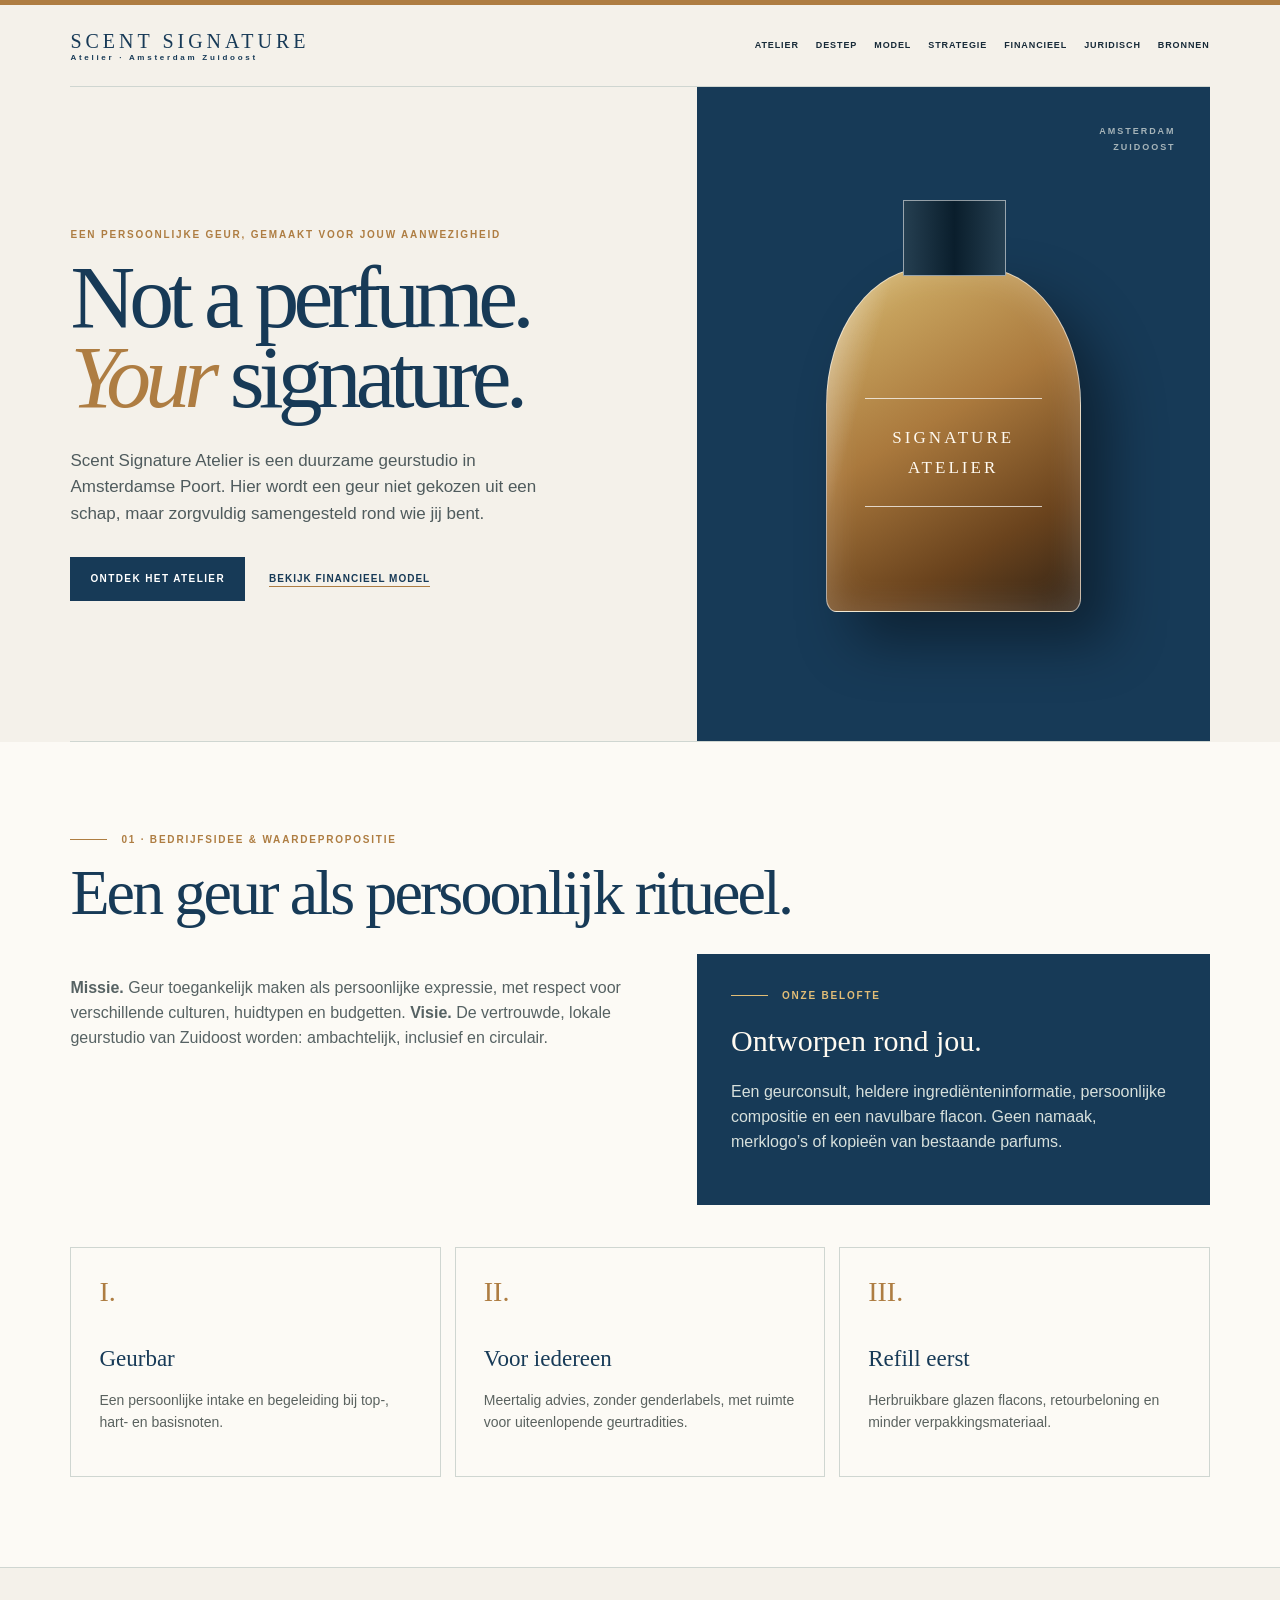
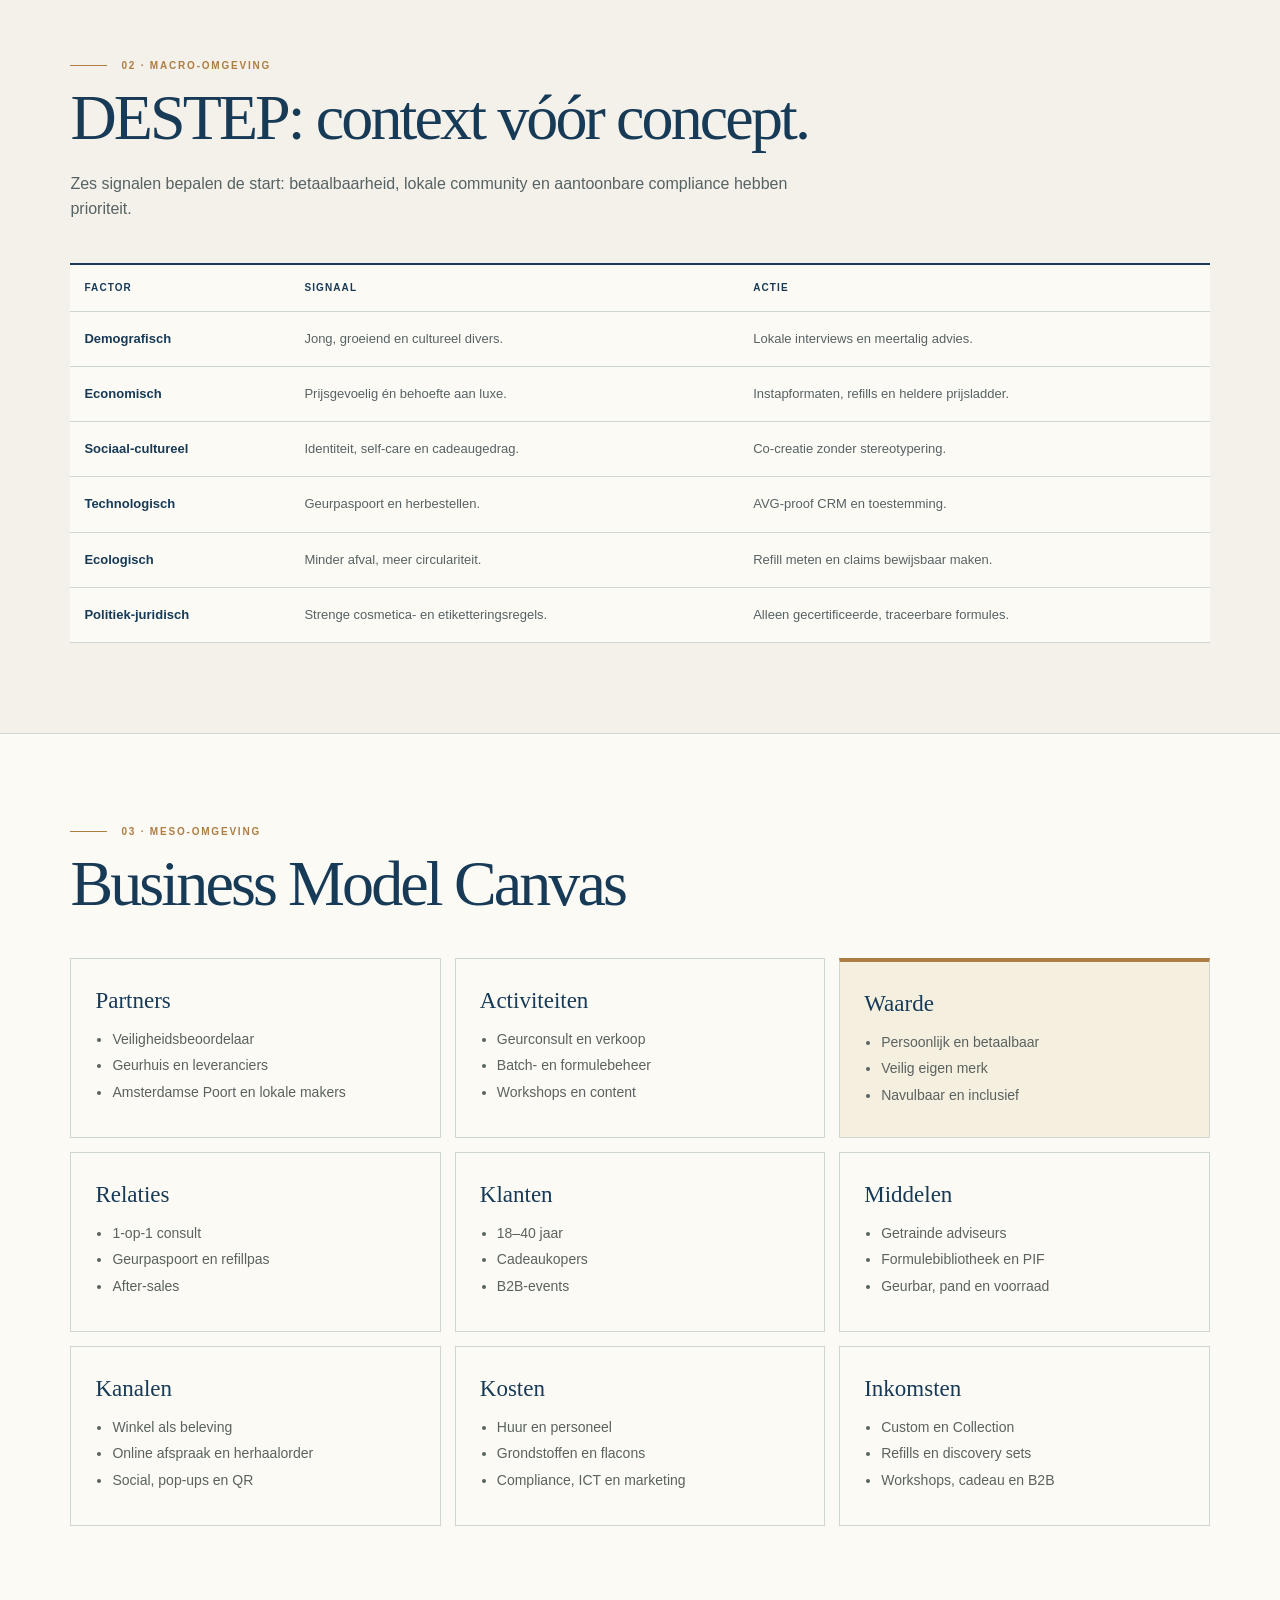
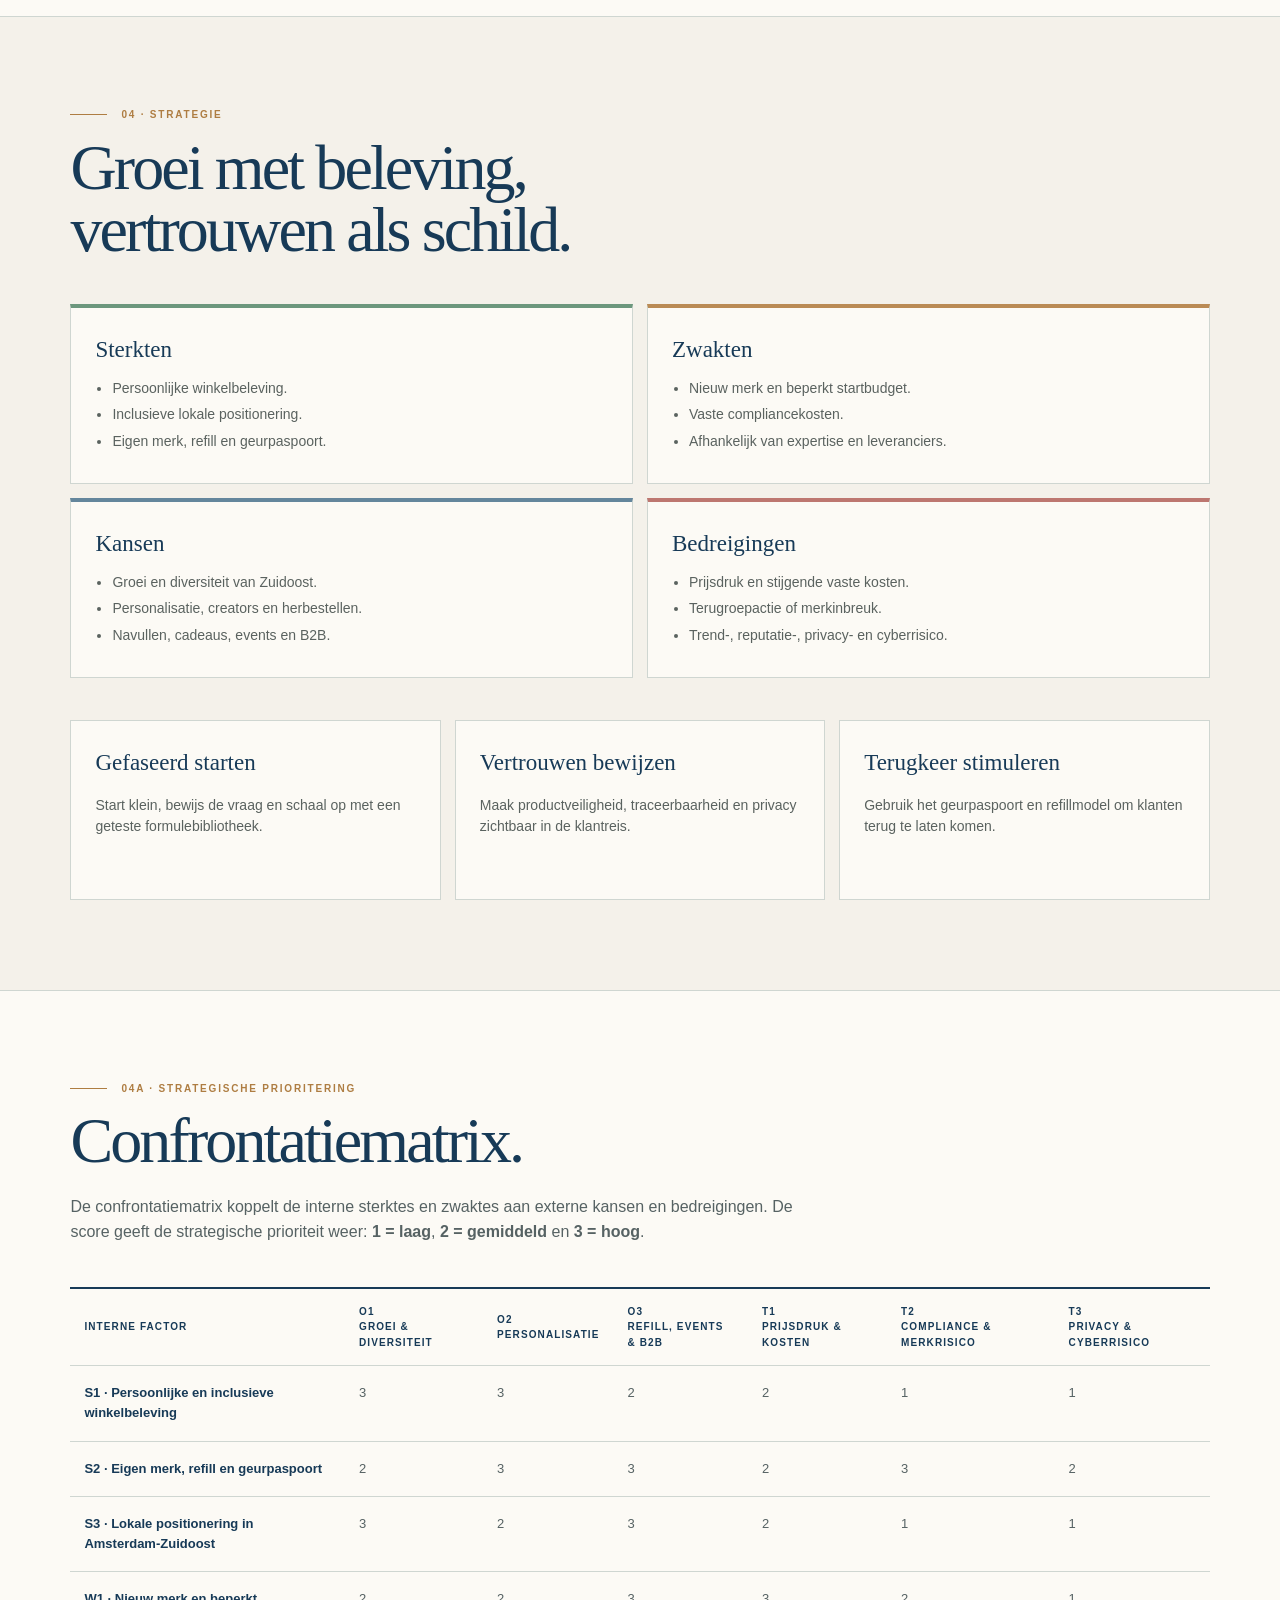
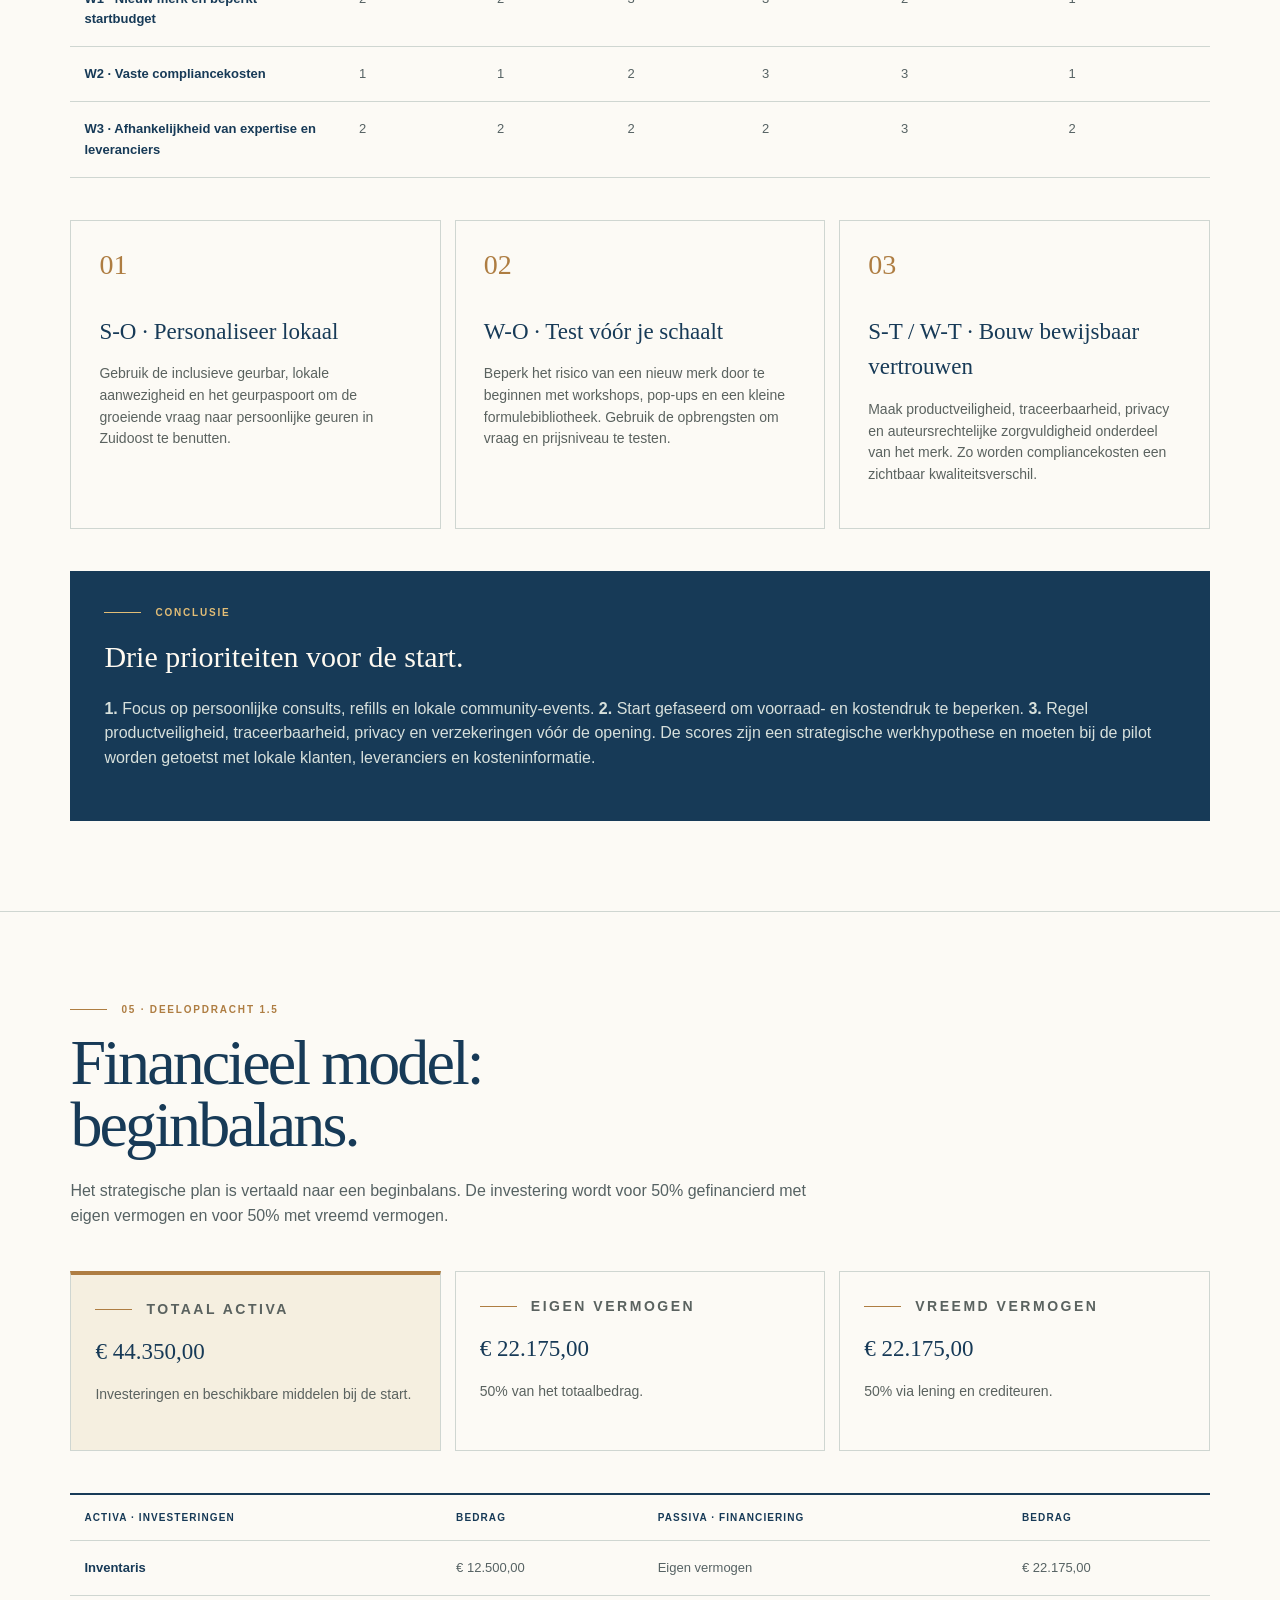
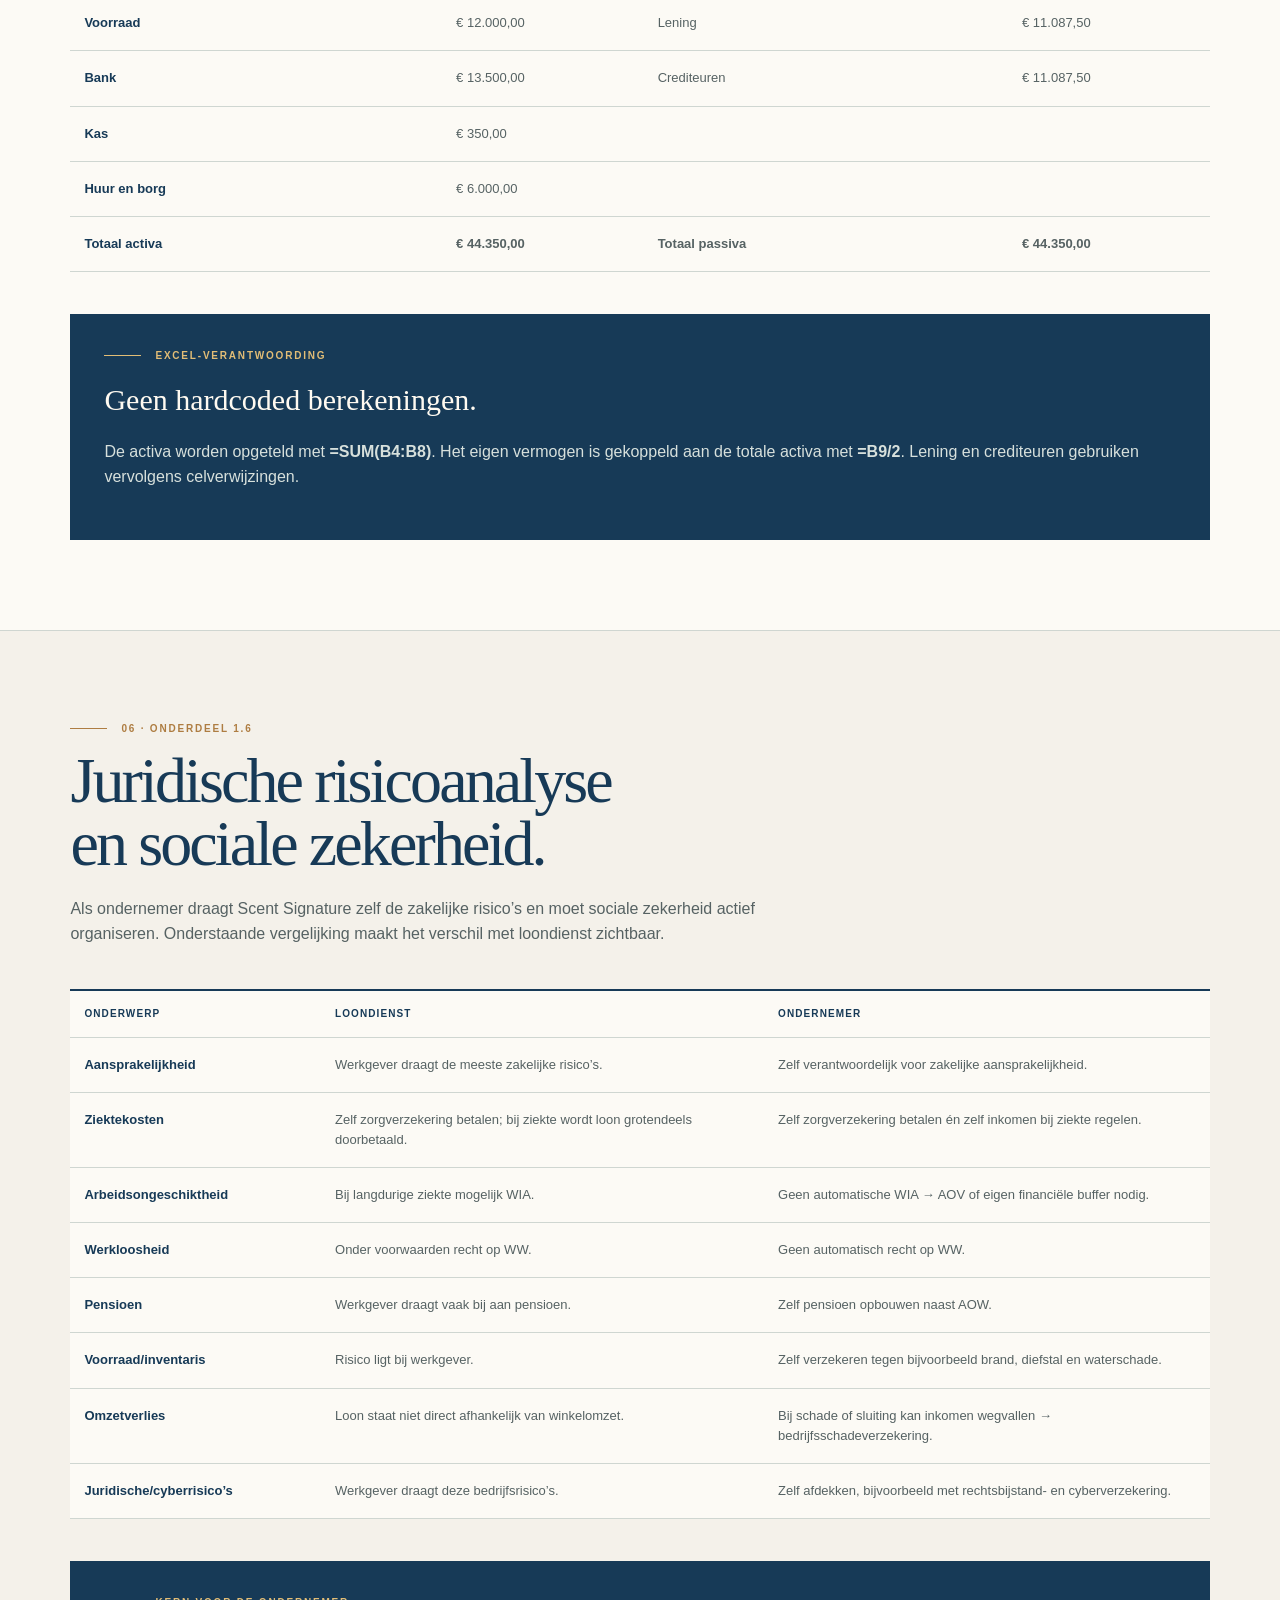
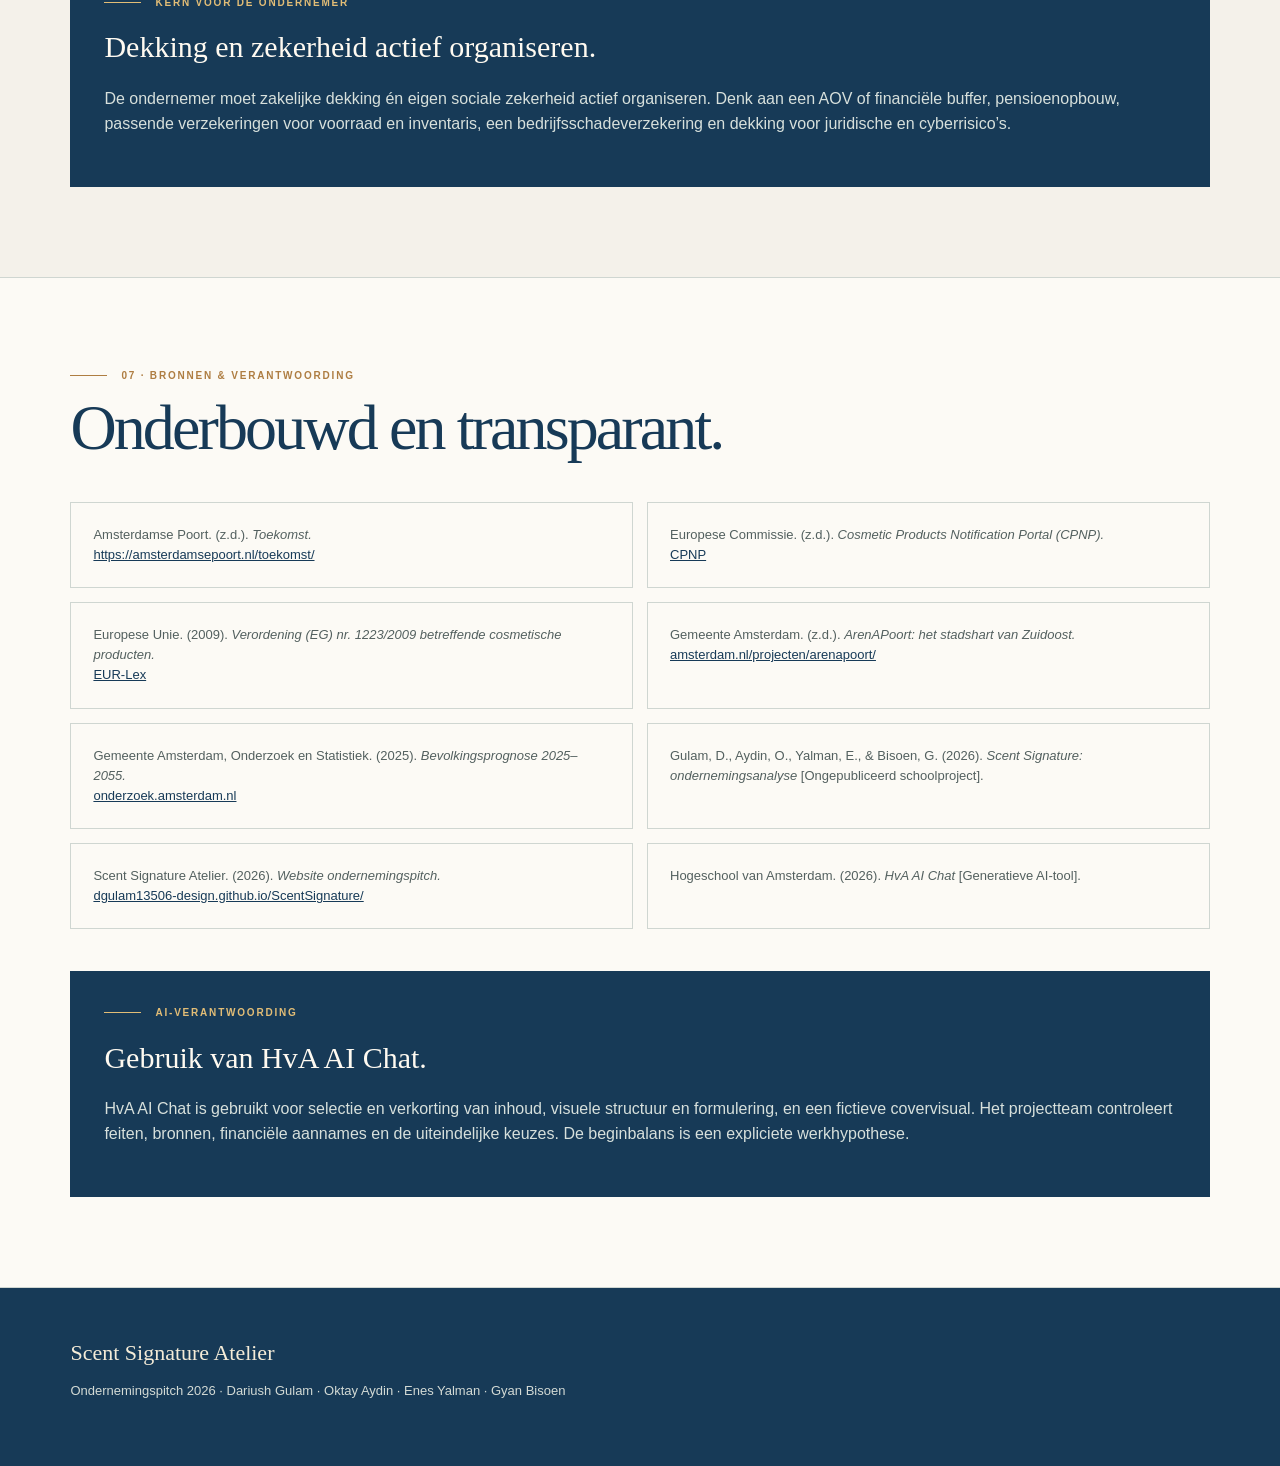
==== index.html @ e68da624 "confri added" ====
<!doctype html>
<html lang="nl"><head><meta charset="UTF-8"><meta name="viewport" content="width=device-width, initial-scale=1.0"><meta name="description" content="Scent Signature Atelier — ondernemingsplan 2026."><title>Scent Signature Atelier</title><style>
:root{--cream:#f4f1ea;--paper:#fcfaf5;--ink:#172a38;--blue:#173a57;--gold:#ae7d42;--line:#cfd6d1}*{box-sizing:border-box}html{scroll-behavior:smooth}body{margin:0;background:var(--cream);color:var(--ink);font-family:Arial,Helvetica,sans-serif;line-height:1.55}.container{width:min(1180px,89vw);margin:auto}.topline{height:5px;background:var(--gold)}.nav{display:flex;align-items:center;min-height:82px;border-bottom:1px solid var(--line)}.wordmark{color:var(--blue);font:20px Georgia,serif;letter-spacing:.2em;text-decoration:none}.wordmark small{display:block;font:700 8px Arial,sans-serif;letter-spacing:.34em}.nav nav{display:flex;gap:17px;margin-left:auto}.nav a:not(.wordmark){color:var(--ink);font-size:9px;font-weight:700;letter-spacing:.1em;text-decoration:none;text-transform:uppercase}.nav a:hover{color:var(--gold)}h1,h2,h3,blockquote{font-family:Georgia,"Times New Roman",serif;font-weight:400}h1{margin:0;color:var(--blue);font-size:clamp(60px,7vw,100px);line-height:.9;letter-spacing:-.065em}h1 em{color:var(--gold)}h2{max-width:760px;margin:0;color:var(--blue);font-size:clamp(42px,5vw,66px);line-height:.98;letter-spacing:-.045em}h3{margin:0 0 10px;color:var(--blue);font-size:23px}.hero{display:grid;grid-template-columns:1.1fr .9fr;min-height:655px;border-bottom:1px solid var(--line)}.hero-copy{display:flex;flex-direction:column;justify-content:center;padding:80px 7vw 80px 0}.kicker,.section-label{display:flex;align-items:center;gap:14px;margin:0 0 14px;color:var(--gold);font-size:10px;font-weight:700;letter-spacing:.18em;text-transform:uppercase}.section-label:before{content:"";width:37px;height:1px;background:var(--gold)}.lead{max-width:505px;margin:30px 0;color:#4f5b5d;font-size:17px}.links{display:flex;gap:24px}.cta{display:inline-block;padding:13px 19px;background:var(--blue);border:1px solid var(--blue);color:white;font-size:10px;font-weight:700;letter-spacing:.14em;text-decoration:none;text-transform:uppercase}.cta:hover{background:var(--gold);border-color:var(--gold)}.plain{align-self:center;color:var(--blue);border-bottom:1px solid var(--gold);font-size:10px;font-weight:700;letter-spacing:.1em;text-decoration:none;text-transform:uppercase}.hero-art{position:relative;display:flex;align-items:center;justify-content:center;overflow:hidden;background:var(--blue)}.hero-art:before{content:"AMSTERDAM\A ZUIDOOST";white-space:pre;position:absolute;right:34px;top:36px;color:#a6b4b9;font-size:9px;font-weight:700;letter-spacing:.22em;line-height:1.8;text-align:right}.flacon{position:relative;width:255px;height:345px;margin-top:50px;border:1px solid #fff9;border-radius:40% 40% 4% 4%;background:linear-gradient(105deg,#fff6,transparent 20%),linear-gradient(150deg,#d7b96f,#aa793d 44%,#6a431d 76%,#302215);box-shadow:28px 30px 55px #0006,inset 0 0 35px #fff3}.flacon:before{content:"";position:absolute;left:30%;top:-68px;width:40%;height:74px;border:1px solid #fff8;background:linear-gradient(90deg,#253f51,#0a1e2c,#253f51)}.flacon:after{content:"SIGNATURE\A ATELIER";white-space:pre;position:absolute;left:15%;right:15%;top:38%;padding:24px 0;border-top:1px solid #fffb;border-bottom:1px solid #fffb;color:#fffaf1;font:17px Georgia,serif;letter-spacing:.18em;line-height:1.75;text-align:center}.section{padding:90px 0;border-bottom:1px solid var(--line)}.alt{background:var(--paper)}.intro{max-width:760px;margin:22px 0;color:#566263}.split{display:grid;grid-template-columns:1.05fr .95fr;gap:60px;align-items:start}.note{padding:34px;background:var(--blue)}.note h3{color:#fffaf1;font-size:30px}.note p,.note li{color:#d7e0dc}.note .section-label{color:#e2bd76}.note .section-label:before{background:#e2bd76}.three,.bmc,.strategy{display:grid;grid-template-columns:repeat(3,1fr);gap:14px;margin-top:42px}.feature{min-height:220px;padding:28px;border:1px solid var(--line);background:var(--paper)}.number{display:block;margin-bottom:33px;color:var(--gold);font:28px Georgia,serif}.feature p,.card p,.card li{color:#5a625f;font-size:14px}.card{min-height:180px;padding:24px;border:1px solid var(--line);background:var(--paper)}.card ul{margin:0;padding-left:17px}.card li{margin:5px 0}.focus{border-top:4px solid var(--gold);background:#f5efe0}.table-wrap{margin-top:42px;overflow-x:auto;border-top:2px solid var(--blue)}table{width:100%;min-width:840px;border-collapse:collapse;background:var(--paper)}th{padding:15px 14px;color:var(--blue);border-bottom:1px solid var(--line);font-size:10px;letter-spacing:.11em;text-align:left;text-transform:uppercase}td{padding:17px 14px;border-bottom:1px solid var(--line);color:#566263;font-size:13px;vertical-align:top}td:first-child{color:var(--blue);font-weight:700}.swot{display:grid;grid-template-columns:1fr 1fr;gap:14px;margin-top:42px}.strength{border-top:4px solid #6c977d}.weakness{border-top:4px solid #ba8b55}.opportunity{border-top:4px solid #64869c}.threat{border-top:4px solid #bd7770}.legal-table td:first-child{width:22%;color:var(--blue);font-weight:700}.sources{display:grid;grid-template-columns:1fr 1fr;gap:14px;margin-top:42px}.source-card{padding:22px;border:1px solid var(--line);background:var(--paper)}.source-card p{margin:0;color:#53605f;font-size:13px;overflow-wrap:anywhere}.source-card a{color:var(--blue)}footer{padding:52px 0;background:var(--blue);color:#d3dad5}footer strong{color:#f5ecd8;font:22px Georgia,serif}footer p{max-width:800px;font-size:13px}@media(max-width:900px){.hero,.split{grid-template-columns:1fr}.hero-copy{padding:75px 0 55px}.hero-art{min-height:420px}.three,.bmc,.strategy{grid-template-columns:1fr 1fr}.nav nav{gap:10px}.nav a:not(.wordmark){font-size:8px}}@media(max-width:560px){.nav nav{display:none}.hero-art{min-height:360px}.flacon{transform:scale(.82)}.section{padding:64px 0}.three,.bmc,.strategy,.swot,.sources{grid-template-columns:1fr}.links{flex-direction:column;align-items:flex-start}}
</style></head><body><div class="topline"></div>
<header class="container nav"><a class="wordmark" href="#home">SCENT SIGNATURE<small>Atelier · Amsterdam Zuidoost</small></a><nav><a href="#concept">Atelier</a><a href="#destep">DESTEP</a><a href="#bmc">Model</a><a href="#swot">Strategie</a><a href="#financieel">Financieel</a><a href="#juridisch">Juridisch</a><a href="#bronnen">Bronnen</a></nav></header>
<main>
<section class="container hero" id="home"><div class="hero-copy"><p class="kicker">Een persoonlijke geur, gemaakt voor jouw aanwezigheid</p><h1>Not a perfume.<br><em>Your</em> signature.</h1><p class="lead">Scent Signature Atelier is een duurzame geurstudio in Amsterdamse Poort. Hier wordt een geur niet gekozen uit een schap, maar zorgvuldig samengesteld rond wie jij bent.</p><div class="links"><a class="cta" href="#concept">Ontdek het atelier</a><a class="plain" href="#financieel">Bekijk financieel model</a></div></div><div class="hero-art"><div class="flacon"></div></div></section>
<section class="section alt" id="concept"><div class="container"><p class="section-label">01 · Bedrijfsidee & waardepropositie</p><h2>Een geur als persoonlijk ritueel.</h2><div class="split" style="margin-top:30px"><p class="intro"><strong>Missie.</strong> Geur toegankelijk maken als persoonlijke expressie, met respect voor verschillende culturen, huidtypen en budgetten. <strong>Visie.</strong> De vertrouwde, lokale geurstudio van Zuidoost worden: ambachtelijk, inclusief en circulair.</p><aside class="note"><p class="section-label">Onze belofte</p><h3>Ontworpen rond jou.</h3><p>Een geurconsult, heldere ingrediënteninformatie, persoonlijke compositie en een navulbare flacon. Geen namaak, merklogo’s of kopieën van bestaande parfums.</p></aside></div><div class="three"><article class="feature"><span class="number">I.</span><h3>Geurbar</h3><p>Een persoonlijke intake en begeleiding bij top-, hart- en basisnoten.</p></article><article class="feature"><span class="number">II.</span><h3>Voor iedereen</h3><p>Meertalig advies, zonder genderlabels, met ruimte voor uiteenlopende geurtradities.</p></article><article class="feature"><span class="number">III.</span><h3>Refill eerst</h3><p>Herbruikbare glazen flacons, retourbeloning en minder verpakkingsmateriaal.</p></article></div></div></section>
<section class="section" id="destep"><div class="container"><p class="section-label">02 · Macro-omgeving</p><h2>DESTEP: context vóór concept.</h2><p class="intro">Zes signalen bepalen de start: betaalbaarheid, lokale community en aantoonbare compliance hebben prioriteit.</p><div class="table-wrap"><table><thead><tr><th>Factor</th><th>Signaal</th><th>Actie</th></tr></thead><tbody><tr><td>Demografisch</td><td>Jong, groeiend en cultureel divers.</td><td>Lokale interviews en meertalig advies.</td></tr><tr><td>Economisch</td><td>Prijsgevoelig én behoefte aan luxe.</td><td>Instapformaten, refills en heldere prijsladder.</td></tr><tr><td>Sociaal-cultureel</td><td>Identiteit, self-care en cadeaugedrag.</td><td>Co-creatie zonder stereotypering.</td></tr><tr><td>Technologisch</td><td>Geurpaspoort en herbestellen.</td><td>AVG-proof CRM en toestemming.</td></tr><tr><td>Ecologisch</td><td>Minder afval, meer circulariteit.</td><td>Refill meten en claims bewijsbaar maken.</td></tr><tr><td>Politiek-juridisch</td><td>Strenge cosmetica- en etiketteringsregels.</td><td>Alleen gecertificeerde, traceerbare formules.</td></tr></tbody></table></div></div></section>
<section class="section alt" id="bmc"><div class="container"><p class="section-label">03 · Meso-omgeving</p><h2>Business Model Canvas</h2><div class="bmc"><article class="card"><h3>Partners</h3><ul><li>Veiligheidsbeoordelaar</li><li>Geurhuis en leveranciers</li><li>Amsterdamse Poort en lokale makers</li></ul></article><article class="card"><h3>Activiteiten</h3><ul><li>Geurconsult en verkoop</li><li>Batch- en formulebeheer</li><li>Workshops en content</li></ul></article><article class="card focus"><h3>Waarde</h3><ul><li>Persoonlijk en betaalbaar</li><li>Veilig eigen merk</li><li>Navulbaar en inclusief</li></ul></article><article class="card"><h3>Relaties</h3><ul><li>1-op-1 consult</li><li>Geurpaspoort en refillpas</li><li>After-sales</li></ul></article><article class="card"><h3>Klanten</h3><ul><li>18–40 jaar</li><li>Cadeaukopers</li><li>B2B-events</li></ul></article><article class="card"><h3>Middelen</h3><ul><li>Getrainde adviseurs</li><li>Formulebibliotheek en PIF</li><li>Geurbar, pand en voorraad</li></ul></article><article class="card"><h3>Kanalen</h3><ul><li>Winkel als beleving</li><li>Online afspraak en herhaalorder</li><li>Social, pop-ups en QR</li></ul></article><article class="card"><h3>Kosten</h3><ul><li>Huur en personeel</li><li>Grondstoffen en flacons</li><li>Compliance, ICT en marketing</li></ul></article><article class="card"><h3>Inkomsten</h3><ul><li>Custom en Collection</li><li>Refills en discovery sets</li><li>Workshops, cadeau en B2B</li></ul></article></div></div></section>
<section class="section" id="swot"><div class="container"><p class="section-label">04 · Strategie</p><h2>Groei met beleving,<br>vertrouwen als schild.</h2><div class="swot"><article class="card strength"><h3>Sterkten</h3><ul><li>Persoonlijke winkelbeleving.</li><li>Inclusieve lokale positionering.</li><li>Eigen merk, refill en geurpaspoort.</li></ul></article><article class="card weakness"><h3>Zwakten</h3><ul><li>Nieuw merk en beperkt startbudget.</li><li>Vaste compliancekosten.</li><li>Afhankelijk van expertise en leveranciers.</li></ul></article><article class="card opportunity"><h3>Kansen</h3><ul><li>Groei en diversiteit van Zuidoost.</li><li>Personalisatie, creators en herbestellen.</li><li>Navullen, cadeaus, events en B2B.</li></ul></article><article class="card threat"><h3>Bedreigingen</h3><ul><li>Prijsdruk en stijgende vaste kosten.</li><li>Terugroepactie of merkinbreuk.</li><li>Trend-, reputatie-, privacy- en cyberrisico.</li></ul></article></div><div class="strategy"><article class="card"><h3>Gefaseerd starten</h3><p>Start klein, bewijs de vraag en schaal op met een geteste formulebibliotheek.</p></article><article class="card"><h3>Vertrouwen bewijzen</h3><p>Maak productveiligheid, traceerbaarheid en privacy zichtbaar in de klantreis.</p></article><article class="card"><h3>Terugkeer stimuleren</h3><p>Gebruik het geurpaspoort en refillmodel om klanten terug te laten komen.</p></article></div></div></section>
<section class="section alt" id="confrontatiematrix">
  <div class="container">
    <p class="section-label">04A · Strategische prioritering</p>
    <h2>Confrontatiematrix.</h2>
    <p class="intro">De confrontatiematrix koppelt de interne sterktes en zwaktes aan externe kansen en bedreigingen. De score geeft de strategische prioriteit weer: <strong>1 = laag</strong>, <strong>2 = gemiddeld</strong> en <strong>3 = hoog</strong>.</p>

    <div class="table-wrap">
      <table>
        <thead>
          <tr>
            <th>Interne factor</th>
            <th>O1<br>Groei & diversiteit</th>
            <th>O2<br>Personalisatie</th>
            <th>O3<br>Refill, events & B2B</th>
            <th>T1<br>Prijsdruk & kosten</th>
            <th>T2<br>Compliance & merkrisico</th>
            <th>T3<br>Privacy & cyberrisico</th>
          </tr>
        </thead>
        <tbody>
          <tr>
            <td>S1 · Persoonlijke en inclusieve winkelbeleving</td>
            <td>3</td><td>3</td><td>2</td><td>2</td><td>1</td><td>1</td>
          </tr>
          <tr>
            <td>S2 · Eigen merk, refill en geurpaspoort</td>
            <td>2</td><td>3</td><td>3</td><td>2</td><td>3</td><td>2</td>
          </tr>
          <tr>
            <td>S3 · Lokale positionering in Amsterdam-Zuidoost</td>
            <td>3</td><td>2</td><td>3</td><td>2</td><td>1</td><td>1</td>
          </tr>
          <tr>
            <td>W1 · Nieuw merk en beperkt startbudget</td>
            <td>2</td><td>2</td><td>3</td><td>3</td><td>2</td><td>1</td>
          </tr>
          <tr>
            <td>W2 · Vaste compliancekosten</td>
            <td>1</td><td>1</td><td>2</td><td>3</td><td>3</td><td>1</td>
          </tr>
          <tr>
            <td>W3 · Afhankelijkheid van expertise en leveranciers</td>
            <td>2</td><td>2</td><td>2</td><td>2</td><td>3</td><td>2</td>
          </tr>
        </tbody>
      </table>
    </div>

    <div class="three" style="margin-top:42px;">
      <article class="feature">
        <span class="number">01</span>
        <h3>S-O · Personaliseer lokaal</h3>
        <p>Gebruik de inclusieve geurbar, lokale aanwezigheid en het geurpaspoort om de groeiende vraag naar persoonlijke geuren in Zuidoost te benutten.</p>
      </article>

      <article class="feature">
        <span class="number">02</span>
        <h3>W-O · Test vóór je schaalt</h3>
        <p>Beperk het risico van een nieuw merk door te beginnen met workshops, pop-ups en een kleine formulebibliotheek. Gebruik de opbrengsten om vraag en prijsniveau te testen.</p>
      </article>

      <article class="feature">
        <span class="number">03</span>
        <h3>S-T / W-T · Bouw bewijsbaar vertrouwen</h3>
        <p>Maak productveiligheid, traceerbaarheid, privacy en auteursrechtelijke zorgvuldigheid onderdeel van het merk. Zo worden compliancekosten een zichtbaar kwaliteitsverschil.</p>
      </article>
    </div>

    <div class="note" style="margin-top:42px;">
      <p class="section-label">Conclusie</p>
      <h3>Drie prioriteiten voor de start.</h3>
      <p><strong>1.</strong> Focus op persoonlijke consults, refills en lokale community-events. <strong>2.</strong> Start gefaseerd om voorraad- en kostendruk te beperken. <strong>3.</strong> Regel productveiligheid, traceerbaarheid, privacy en verzekeringen vóór de opening. De scores zijn een strategische werkhypothese en moeten bij de pilot worden getoetst met lokale klanten, leveranciers en kosteninformatie.</p>
    </div>
  </div>
</section>
<section class="section alt" id="financieel"><div class="container"><p class="section-label">05 · Deelopdracht 1.5</p><h2>Financieel model:<br>beginbalans.</h2><p class="intro">Het strategische plan is vertaald naar een beginbalans. De investering wordt voor 50% gefinancierd met eigen vermogen en voor 50% met vreemd vermogen.</p><div class="bmc"><article class="card focus"><p class="section-label">Totaal activa</p><h3>€ 44.350,00</h3><p>Investeringen en beschikbare middelen bij de start.</p></article><article class="card"><p class="section-label">Eigen vermogen</p><h3>€ 22.175,00</h3><p>50% van het totaalbedrag.</p></article><article class="card"><p class="section-label">Vreemd vermogen</p><h3>€ 22.175,00</h3><p>50% via lening en crediteuren.</p></article></div><div class="table-wrap"><table><thead><tr><th>Activa · investeringen</th><th>Bedrag</th><th>Passiva · financiering</th><th>Bedrag</th></tr></thead><tbody><tr><td>Inventaris</td><td>€ 12.500,00</td><td>Eigen vermogen</td><td>€ 22.175,00</td></tr><tr><td>Voorraad</td><td>€ 12.000,00</td><td>Lening</td><td>€ 11.087,50</td></tr><tr><td>Bank</td><td>€ 13.500,00</td><td>Crediteuren</td><td>€ 11.087,50</td></tr><tr><td>Kas</td><td>€ 350,00</td><td></td><td></td></tr><tr><td>Huur en borg</td><td>€ 6.000,00</td><td></td><td></td></tr><tr><td><strong>Totaal activa</strong></td><td><strong>€ 44.350,00</strong></td><td><strong>Totaal passiva</strong></td><td><strong>€ 44.350,00</strong></td></tr></tbody></table></div><div class="note" style="margin-top:42px"><p class="section-label">Excel-verantwoording</p><h3>Geen hardcoded berekeningen.</h3><p>De activa worden opgeteld met <strong>=SUM(B4:B8)</strong>. Het eigen vermogen is gekoppeld aan de totale activa met <strong>=B9/2</strong>. Lening en crediteuren gebruiken vervolgens celverwijzingen.</p></div></div></section>
<section class="section" id="juridisch"><div class="container"><p class="section-label">06 · Onderdeel 1.6</p><h2>Juridische risicoanalyse<br>en sociale zekerheid.</h2><p class="intro">Als ondernemer draagt Scent Signature zelf de zakelijke risico’s en moet sociale zekerheid actief organiseren. Onderstaande vergelijking maakt het verschil met loondienst zichtbaar.</p><div class="table-wrap"><table class="legal-table"><thead><tr><th>Onderwerp</th><th>Loondienst</th><th>Ondernemer</th></tr></thead><tbody><tr><td>Aansprakelijkheid</td><td>Werkgever draagt de meeste zakelijke risico’s.</td><td>Zelf verantwoordelijk voor zakelijke aansprakelijkheid.</td></tr><tr><td>Ziektekosten</td><td>Zelf zorgverzekering betalen; bij ziekte wordt loon grotendeels doorbetaald.</td><td>Zelf zorgverzekering betalen én zelf inkomen bij ziekte regelen.</td></tr><tr><td>Arbeidsongeschiktheid</td><td>Bij langdurige ziekte mogelijk WIA.</td><td>Geen automatische WIA → AOV of eigen financiële buffer nodig.</td></tr><tr><td>Werkloosheid</td><td>Onder voorwaarden recht op WW.</td><td>Geen automatisch recht op WW.</td></tr><tr><td>Pensioen</td><td>Werkgever draagt vaak bij aan pensioen.</td><td>Zelf pensioen opbouwen naast AOW.</td></tr><tr><td>Voorraad/inventaris</td><td>Risico ligt bij werkgever.</td><td>Zelf verzekeren tegen bijvoorbeeld brand, diefstal en waterschade.</td></tr><tr><td>Omzetverlies</td><td>Loon staat niet direct afhankelijk van winkelomzet.</td><td>Bij schade of sluiting kan inkomen wegvallen → bedrijfsschadeverzekering.</td></tr><tr><td>Juridische/cyberrisico’s</td><td>Werkgever draagt deze bedrijfsrisico’s.</td><td>Zelf afdekken, bijvoorbeeld met rechtsbijstand- en cyberverzekering.</td></tr></tbody></table></div><div class="note" style="margin-top:42px"><p class="section-label">Kern voor de ondernemer</p><h3>Dekking en zekerheid actief organiseren.</h3><p>De ondernemer moet zakelijke dekking én eigen sociale zekerheid actief organiseren. Denk aan een AOV of financiële buffer, pensioenopbouw, passende verzekeringen voor voorraad en inventaris, een bedrijfsschadeverzekering en dekking voor juridische en cyberrisico’s.</p></div></div></section> 
<section class="section alt" id="bronnen">
  <div class="container">
    <p class="section-label">07 · Bronnen & verantwoording</p>
    <h2>Onderbouwd en transparant.</h2>

    <div class="sources">
      <article class="source-card">
        <p>Amsterdamse Poort. (z.d.). <em>Toekomst.</em><br>
          <a href="https://amsterdamsepoort.nl/toekomst/" target="_blank">https://amsterdamsepoort.nl/toekomst/</a>
        </p>
      </article>

      <article class="source-card">
        <p>Europese Commissie. (z.d.). <em>Cosmetic Products Notification Portal (CPNP).</em><br>
          <a href="https://single-market-economy.ec.europa.eu/sectors/cosmetics/cosmetic-product-notification-portal_en" target="_blank">CPNP</a>
        </p>
      </article>

      <article class="source-card">
        <p>Europese Unie. (2009). <em>Verordening (EG) nr. 1223/2009 betreffende cosmetische producten.</em><br>
          <a href="https://eur-lex.europa.eu/legal-content/EN/TXT/?uri=CELEX:02009R1223-20240404" target="_blank">EUR-Lex</a>
        </p>
      </article>

      <article class="source-card">
        <p>Gemeente Amsterdam. (z.d.). <em>ArenAPoort: het stadshart van Zuidoost.</em><br>
          <a href="https://www.amsterdam.nl/projecten/arenapoort/" target="_blank">amsterdam.nl/projecten/arenapoort/</a>
        </p>
      </article>

      <article class="source-card">
        <p>Gemeente Amsterdam, Onderzoek en Statistiek. (2025). <em>Bevolkingsprognose 2025–2055.</em><br>
          <a href="https://onderzoek.amsterdam.nl/artikel/bevolkingsprognose-2025-2055" target="_blank">onderzoek.amsterdam.nl</a>
        </p>
      </article>

      <article class="source-card">
        <p>Gulam, D., Aydin, O., Yalman, E., &amp; Bisoen, G. (2026). <em>Scent Signature: ondernemingsanalyse</em> [Ongepubliceerd schoolproject].</p>
      </article>

      <article class="source-card">
        <p>Scent Signature Atelier. (2026). <em>Website ondernemingspitch.</em><br>
          <a href="https://dgulam13506-design.github.io/ScentSignature/" target="_blank">dgulam13506-design.github.io/ScentSignature/</a>
        </p>
      </article>

      <article class="source-card">
        <p>Hogeschool van Amsterdam. (2026). <em>HvA AI Chat</em> [Generatieve AI-tool].</p>
      </article>
    </div>

    <div class="note" style="margin-top:42px">
      <p class="section-label">AI-verantwoording</p>
      <h3>Gebruik van HvA AI Chat.</h3>
      <p>HvA AI Chat is gebruikt voor selectie en verkorting van inhoud, visuele structuur en formulering, en een fictieve covervisual. Het projectteam controleert feiten, bronnen, financiële aannames en de uiteindelijke keuzes. De beginbalans is een expliciete werkhypothese.</p>
    </div>
  </div>
</section>
</main><footer><div class="container"><strong>Scent Signature Atelier</strong><p>Ondernemingspitch 2026 · Dariush Gulam · Oktay Aydin · Enes Yalman · Gyan Bisoen</p></div></footer></body></html>
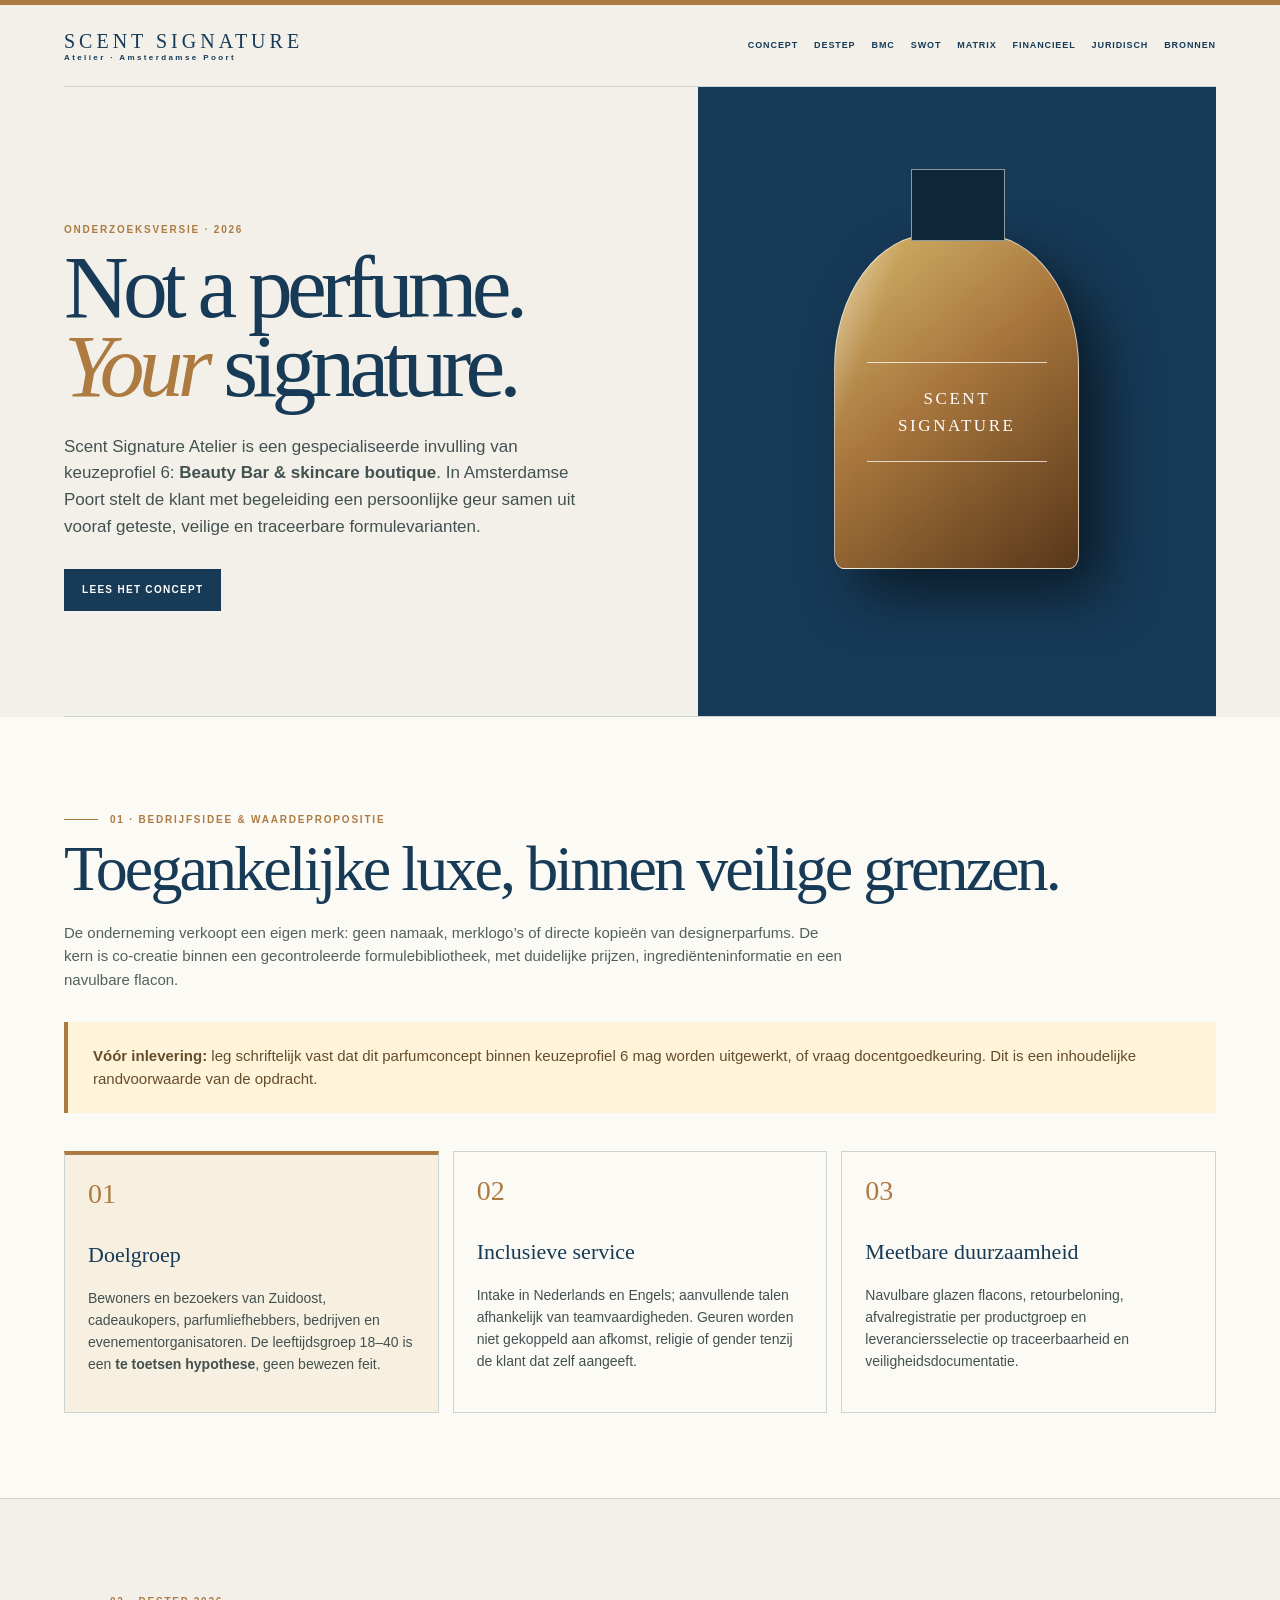
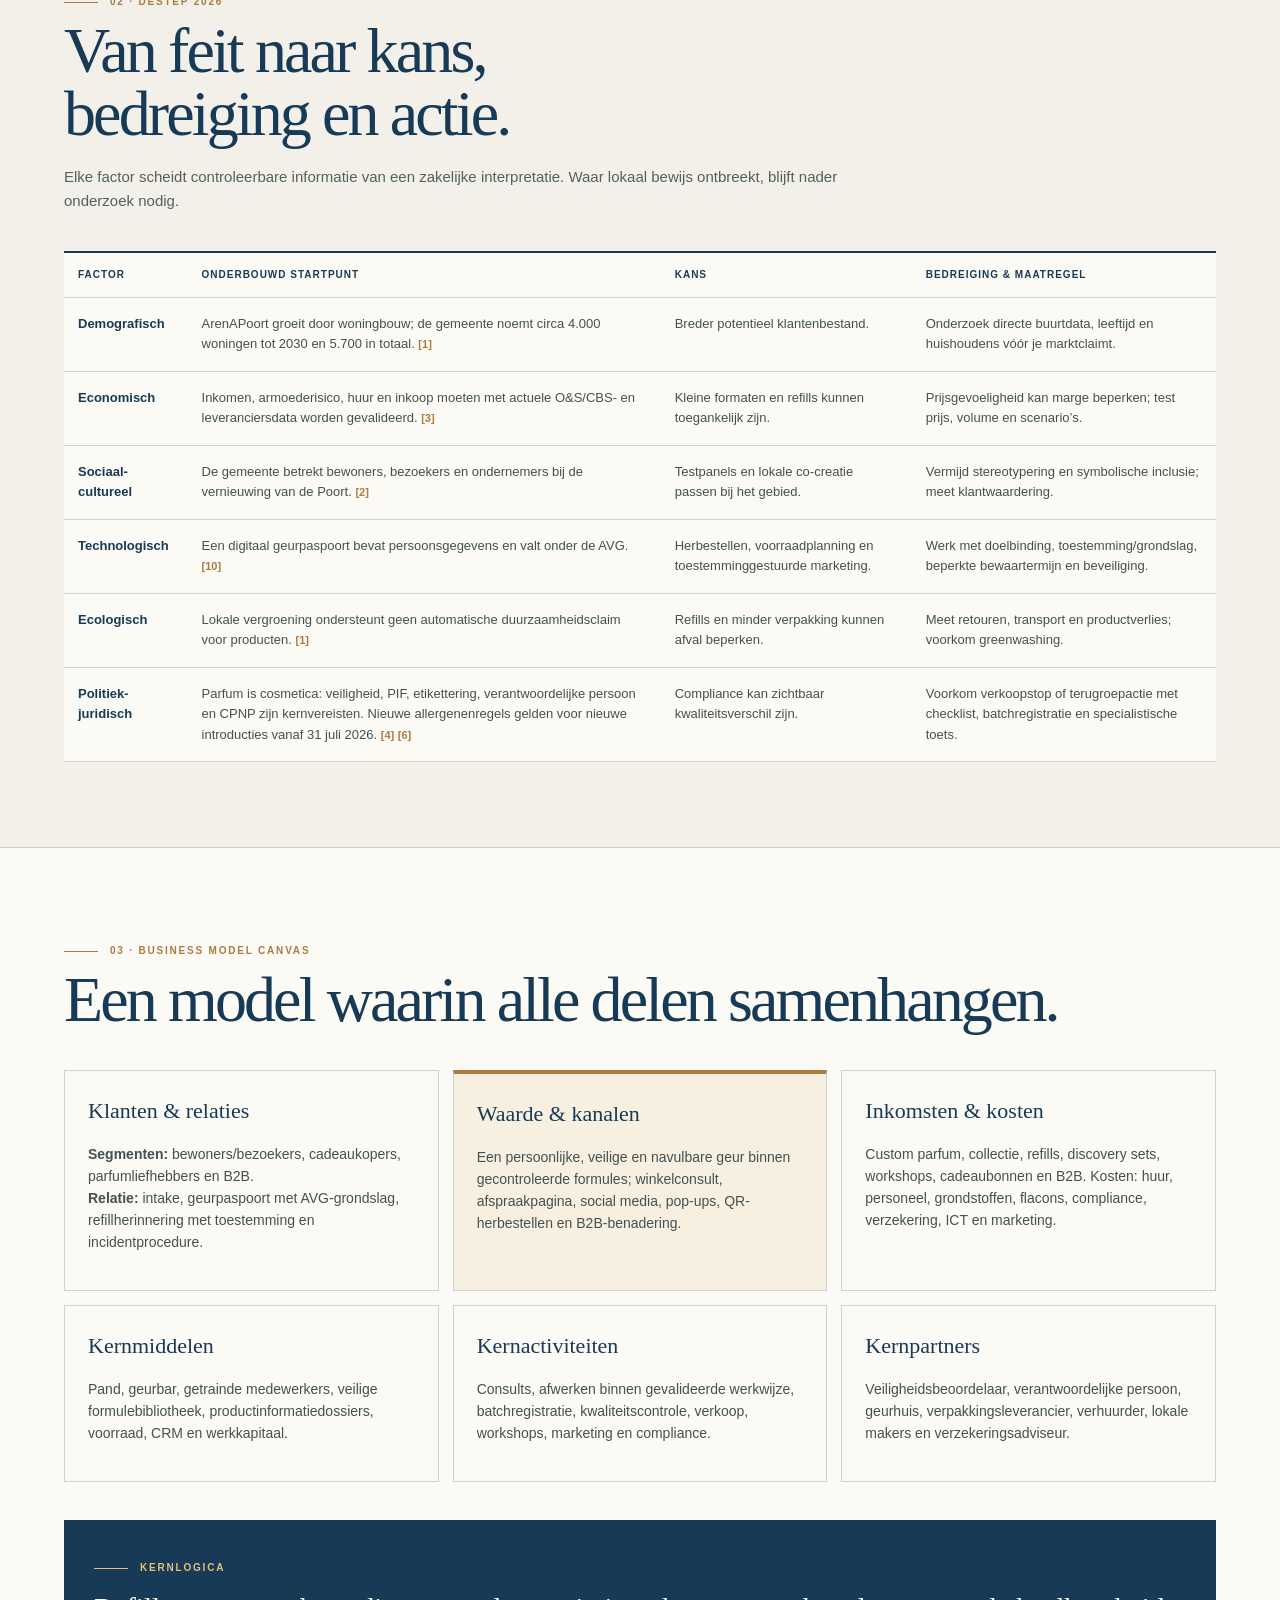
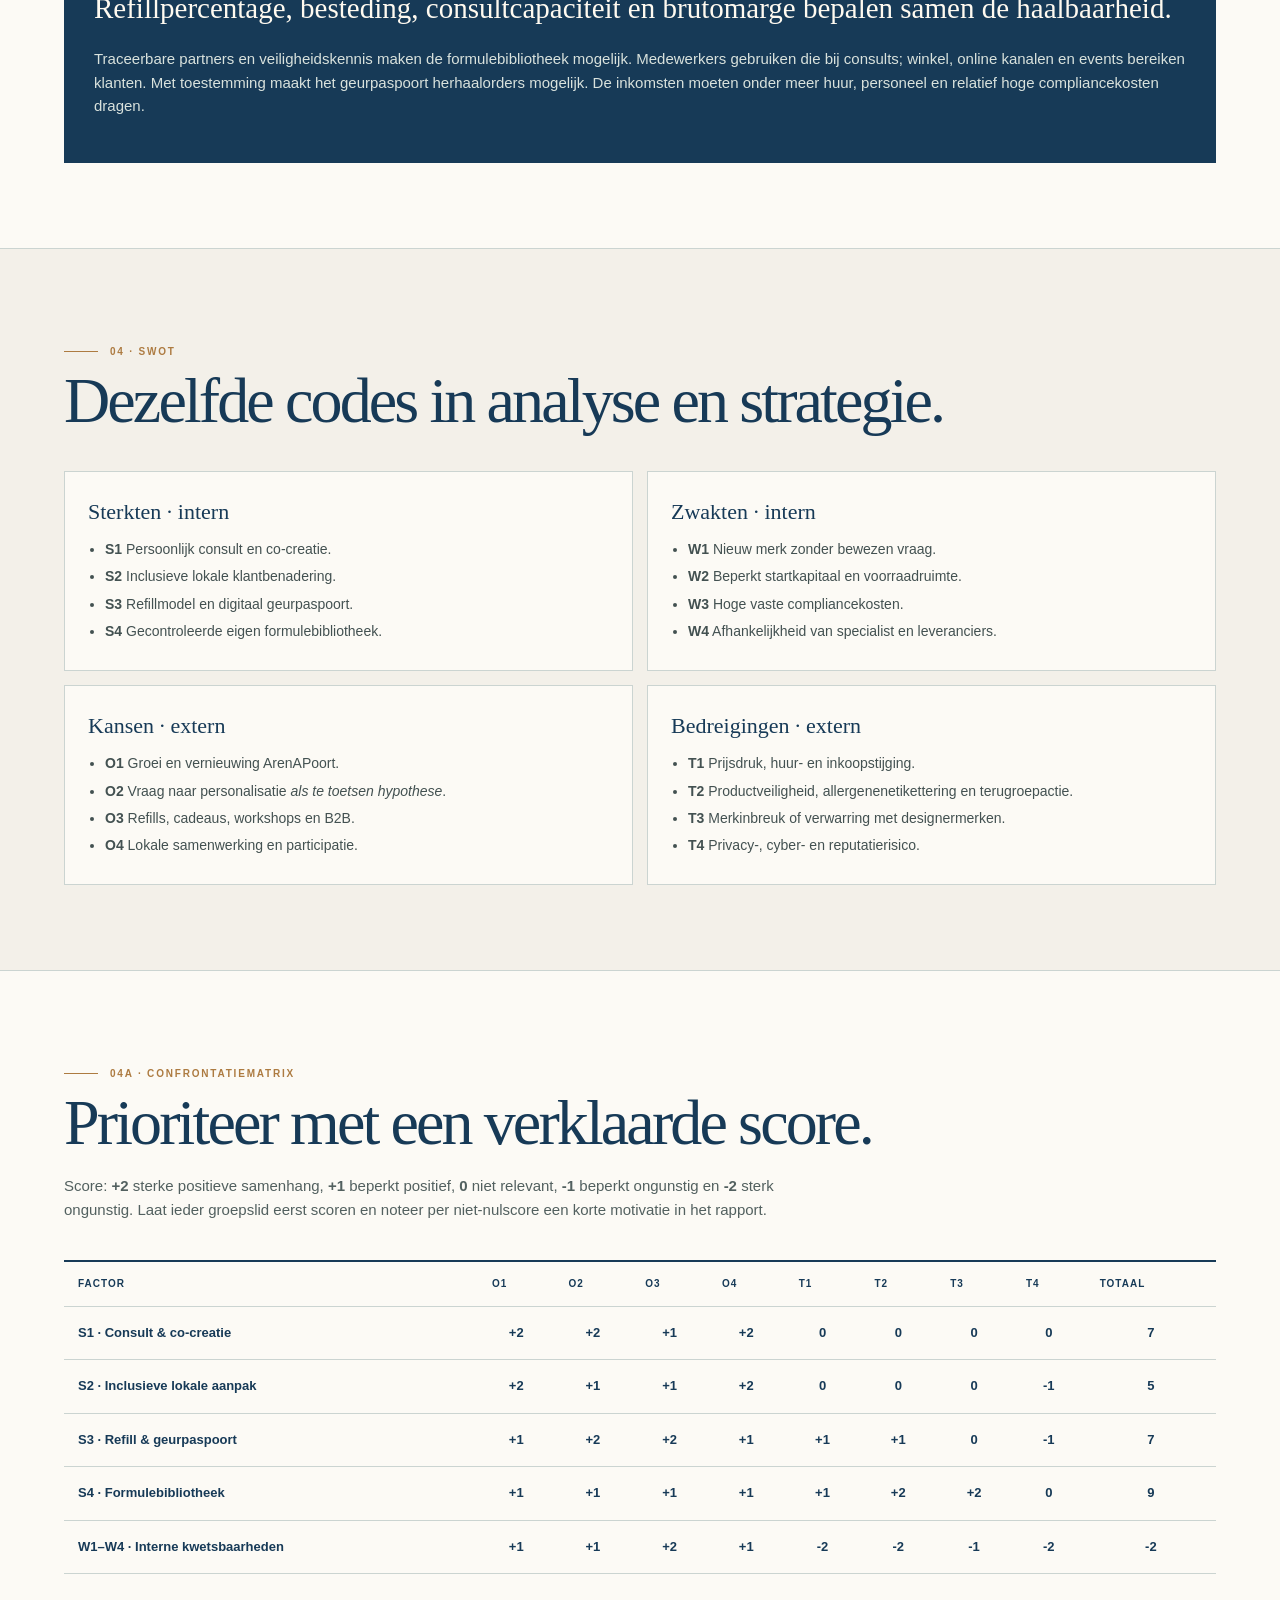
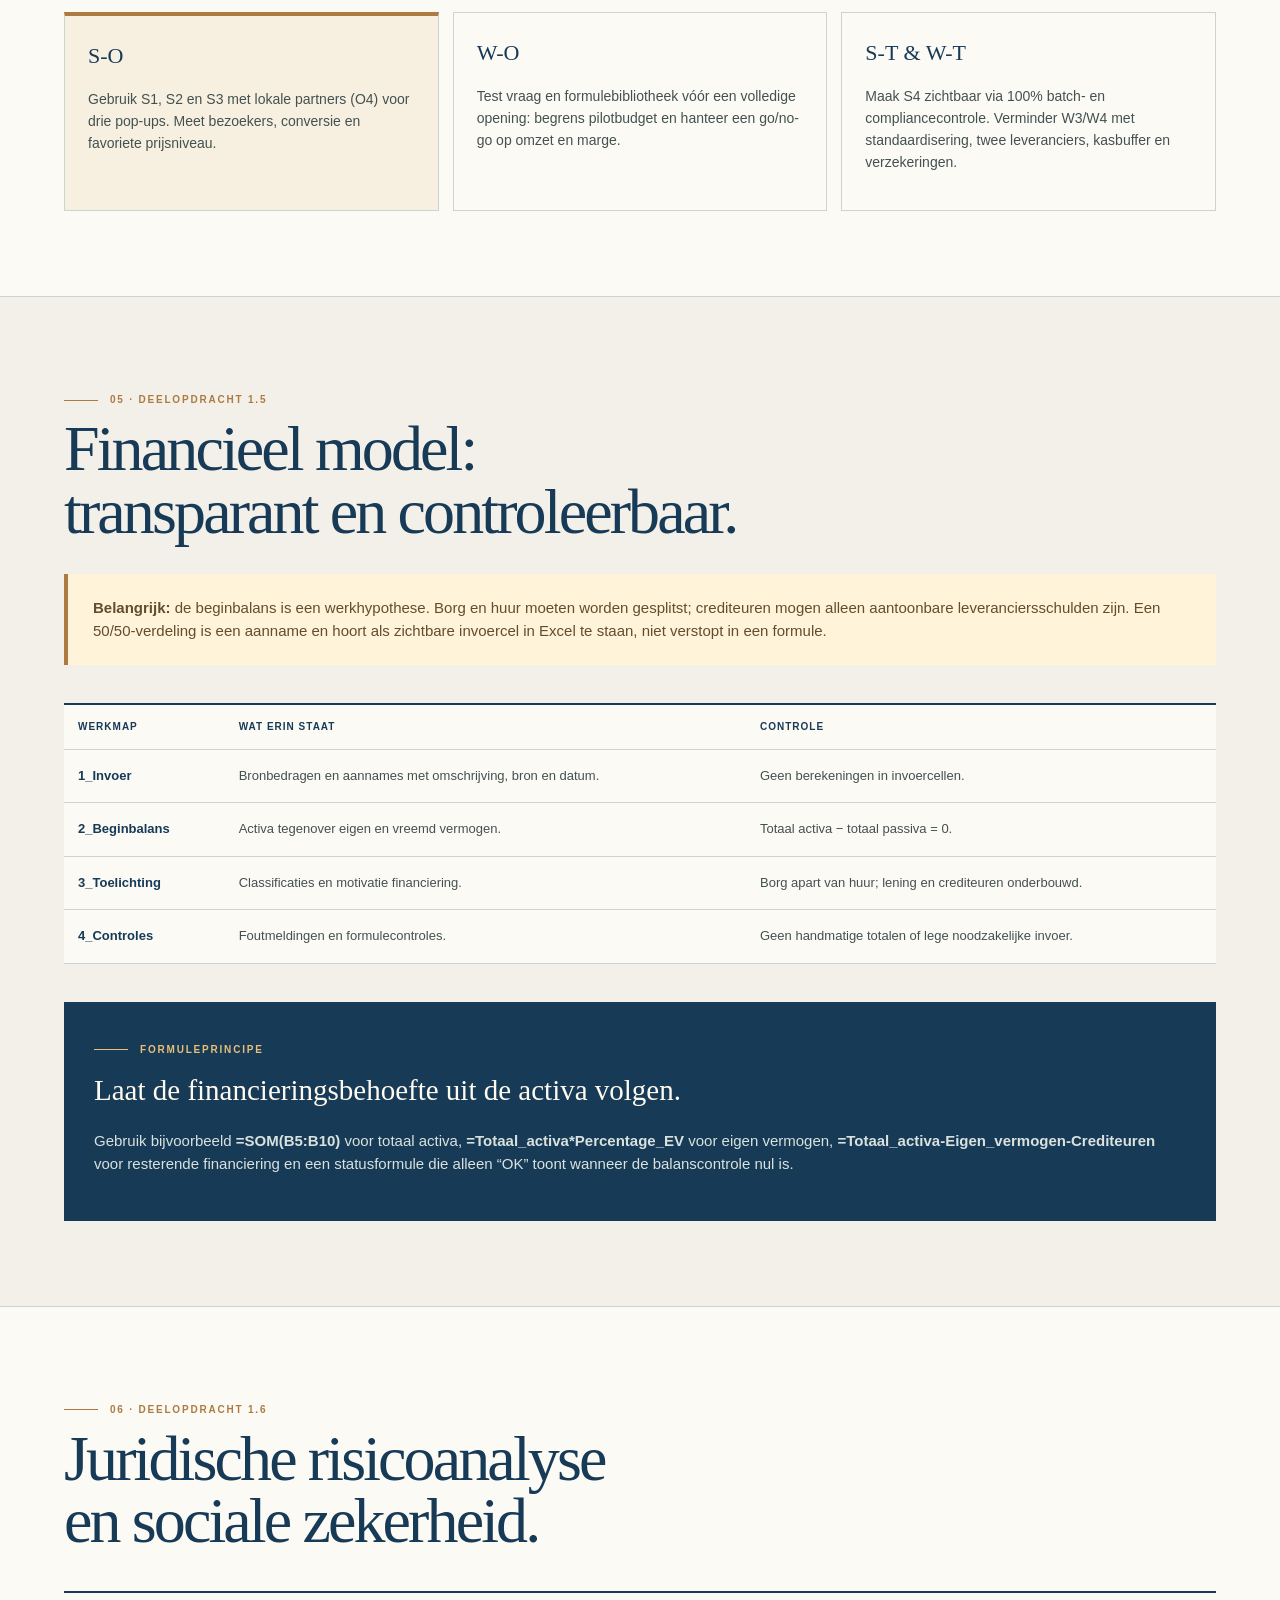
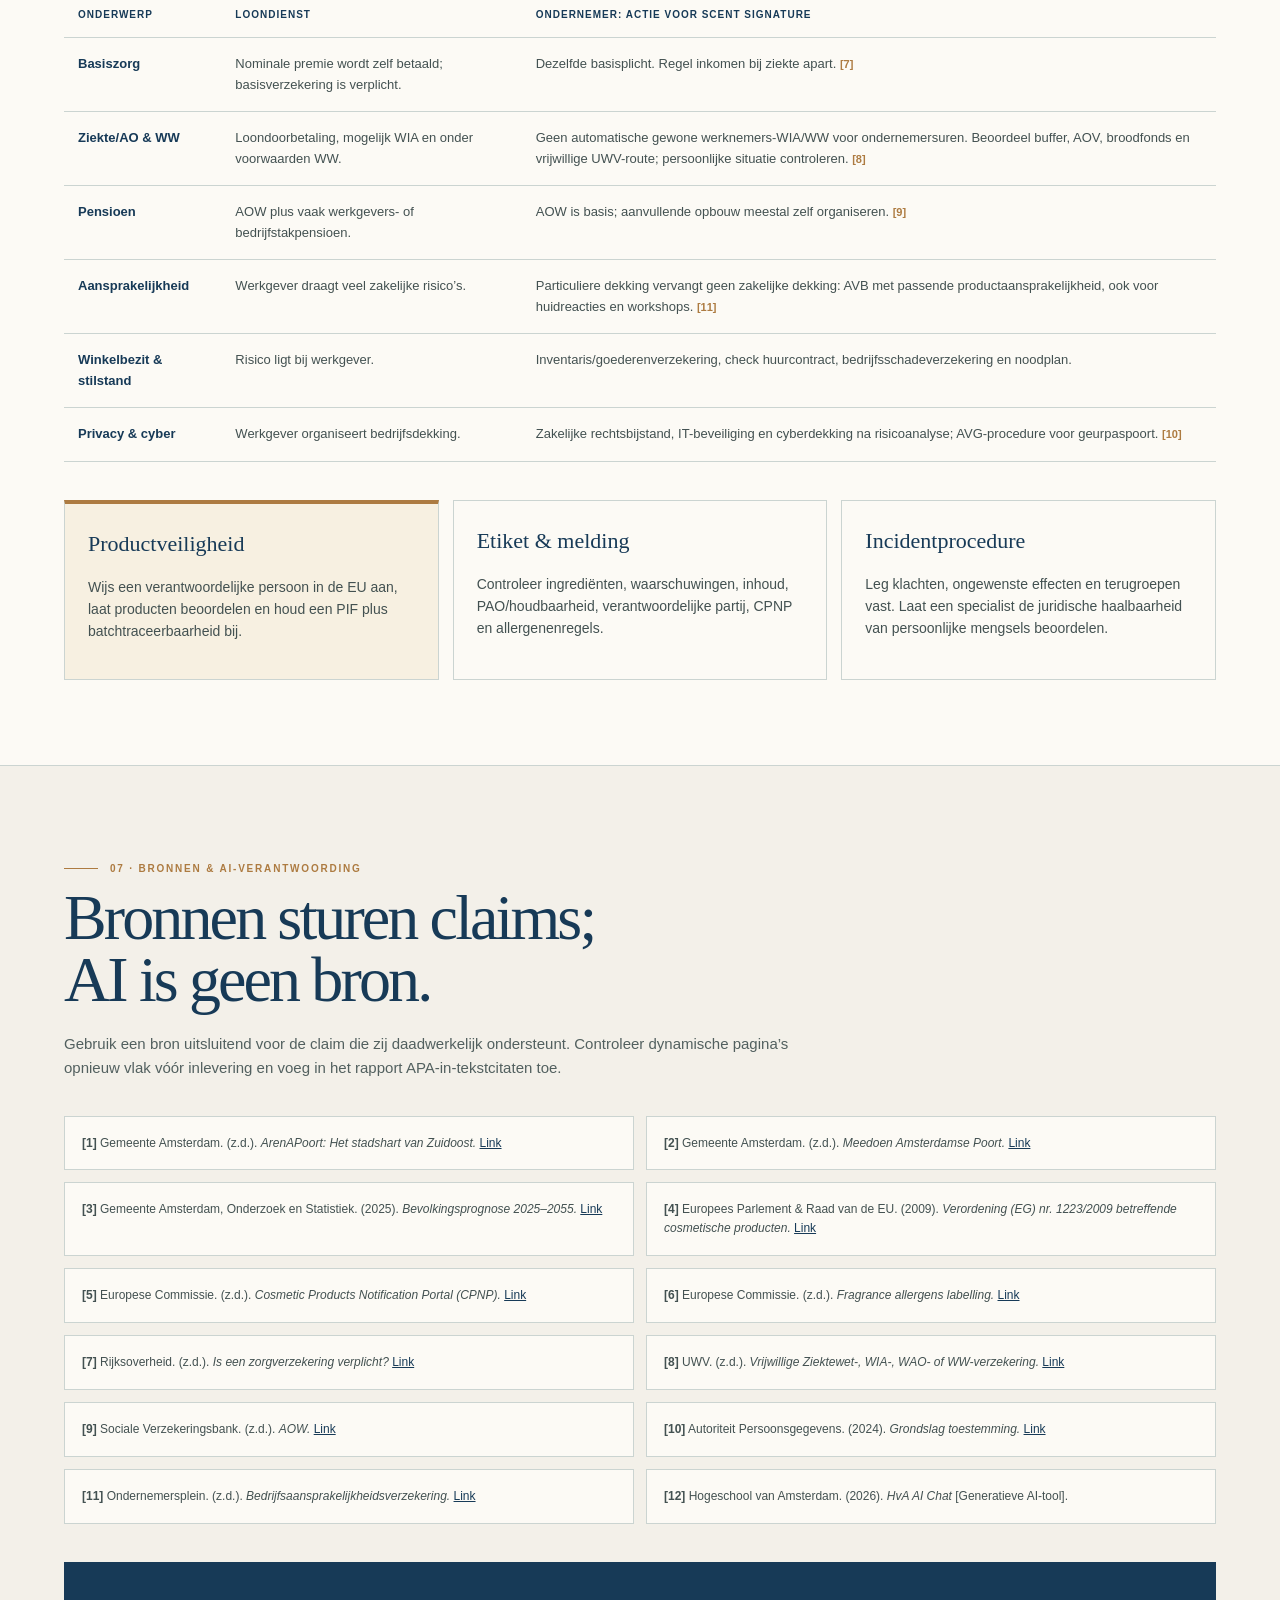
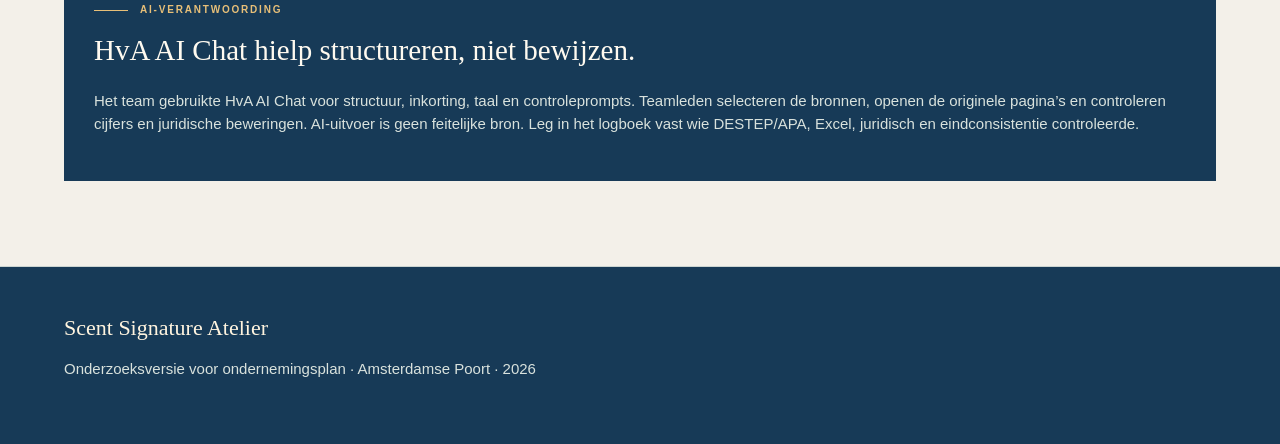
==== commit 213d4998: "verbeterde code" ====
--- a/index.html
+++ b/index.html
@@ -1,147 +1,14 @@
 <!doctype html>
-<html lang="nl"><head><meta charset="UTF-8"><meta name="viewport" content="width=device-width, initial-scale=1.0"><meta name="description" content="Scent Signature Atelier — ondernemingsplan 2026."><title>Scent Signature Atelier</title><style>
-:root{--cream:#f4f1ea;--paper:#fcfaf5;--ink:#172a38;--blue:#173a57;--gold:#ae7d42;--line:#cfd6d1}*{box-sizing:border-box}html{scroll-behavior:smooth}body{margin:0;background:var(--cream);color:var(--ink);font-family:Arial,Helvetica,sans-serif;line-height:1.55}.container{width:min(1180px,89vw);margin:auto}.topline{height:5px;background:var(--gold)}.nav{display:flex;align-items:center;min-height:82px;border-bottom:1px solid var(--line)}.wordmark{color:var(--blue);font:20px Georgia,serif;letter-spacing:.2em;text-decoration:none}.wordmark small{display:block;font:700 8px Arial,sans-serif;letter-spacing:.34em}.nav nav{display:flex;gap:17px;margin-left:auto}.nav a:not(.wordmark){color:var(--ink);font-size:9px;font-weight:700;letter-spacing:.1em;text-decoration:none;text-transform:uppercase}.nav a:hover{color:var(--gold)}h1,h2,h3,blockquote{font-family:Georgia,"Times New Roman",serif;font-weight:400}h1{margin:0;color:var(--blue);font-size:clamp(60px,7vw,100px);line-height:.9;letter-spacing:-.065em}h1 em{color:var(--gold)}h2{max-width:760px;margin:0;color:var(--blue);font-size:clamp(42px,5vw,66px);line-height:.98;letter-spacing:-.045em}h3{margin:0 0 10px;color:var(--blue);font-size:23px}.hero{display:grid;grid-template-columns:1.1fr .9fr;min-height:655px;border-bottom:1px solid var(--line)}.hero-copy{display:flex;flex-direction:column;justify-content:center;padding:80px 7vw 80px 0}.kicker,.section-label{display:flex;align-items:center;gap:14px;margin:0 0 14px;color:var(--gold);font-size:10px;font-weight:700;letter-spacing:.18em;text-transform:uppercase}.section-label:before{content:"";width:37px;height:1px;background:var(--gold)}.lead{max-width:505px;margin:30px 0;color:#4f5b5d;font-size:17px}.links{display:flex;gap:24px}.cta{display:inline-block;padding:13px 19px;background:var(--blue);border:1px solid var(--blue);color:white;font-size:10px;font-weight:700;letter-spacing:.14em;text-decoration:none;text-transform:uppercase}.cta:hover{background:var(--gold);border-color:var(--gold)}.plain{align-self:center;color:var(--blue);border-bottom:1px solid var(--gold);font-size:10px;font-weight:700;letter-spacing:.1em;text-decoration:none;text-transform:uppercase}.hero-art{position:relative;display:flex;align-items:center;justify-content:center;overflow:hidden;background:var(--blue)}.hero-art:before{content:"AMSTERDAM\A ZUIDOOST";white-space:pre;position:absolute;right:34px;top:36px;color:#a6b4b9;font-size:9px;font-weight:700;letter-spacing:.22em;line-height:1.8;text-align:right}.flacon{position:relative;width:255px;height:345px;margin-top:50px;border:1px solid #fff9;border-radius:40% 40% 4% 4%;background:linear-gradient(105deg,#fff6,transparent 20%),linear-gradient(150deg,#d7b96f,#aa793d 44%,#6a431d 76%,#302215);box-shadow:28px 30px 55px #0006,inset 0 0 35px #fff3}.flacon:before{content:"";position:absolute;left:30%;top:-68px;width:40%;height:74px;border:1px solid #fff8;background:linear-gradient(90deg,#253f51,#0a1e2c,#253f51)}.flacon:after{content:"SIGNATURE\A ATELIER";white-space:pre;position:absolute;left:15%;right:15%;top:38%;padding:24px 0;border-top:1px solid #fffb;border-bottom:1px solid #fffb;color:#fffaf1;font:17px Georgia,serif;letter-spacing:.18em;line-height:1.75;text-align:center}.section{padding:90px 0;border-bottom:1px solid var(--line)}.alt{background:var(--paper)}.intro{max-width:760px;margin:22px 0;color:#566263}.split{display:grid;grid-template-columns:1.05fr .95fr;gap:60px;align-items:start}.note{padding:34px;background:var(--blue)}.note h3{color:#fffaf1;font-size:30px}.note p,.note li{color:#d7e0dc}.note .section-label{color:#e2bd76}.note .section-label:before{background:#e2bd76}.three,.bmc,.strategy{display:grid;grid-template-columns:repeat(3,1fr);gap:14px;margin-top:42px}.feature{min-height:220px;padding:28px;border:1px solid var(--line);background:var(--paper)}.number{display:block;margin-bottom:33px;color:var(--gold);font:28px Georgia,serif}.feature p,.card p,.card li{color:#5a625f;font-size:14px}.card{min-height:180px;padding:24px;border:1px solid var(--line);background:var(--paper)}.card ul{margin:0;padding-left:17px}.card li{margin:5px 0}.focus{border-top:4px solid var(--gold);background:#f5efe0}.table-wrap{margin-top:42px;overflow-x:auto;border-top:2px solid var(--blue)}table{width:100%;min-width:840px;border-collapse:collapse;background:var(--paper)}th{padding:15px 14px;color:var(--blue);border-bottom:1px solid var(--line);font-size:10px;letter-spacing:.11em;text-align:left;text-transform:uppercase}td{padding:17px 14px;border-bottom:1px solid var(--line);color:#566263;font-size:13px;vertical-align:top}td:first-child{color:var(--blue);font-weight:700}.swot{display:grid;grid-template-columns:1fr 1fr;gap:14px;margin-top:42px}.strength{border-top:4px solid #6c977d}.weakness{border-top:4px solid #ba8b55}.opportunity{border-top:4px solid #64869c}.threat{border-top:4px solid #bd7770}.legal-table td:first-child{width:22%;color:var(--blue);font-weight:700}.sources{display:grid;grid-template-columns:1fr 1fr;gap:14px;margin-top:42px}.source-card{padding:22px;border:1px solid var(--line);background:var(--paper)}.source-card p{margin:0;color:#53605f;font-size:13px;overflow-wrap:anywhere}.source-card a{color:var(--blue)}footer{padding:52px 0;background:var(--blue);color:#d3dad5}footer strong{color:#f5ecd8;font:22px Georgia,serif}footer p{max-width:800px;font-size:13px}@media(max-width:900px){.hero,.split{grid-template-columns:1fr}.hero-copy{padding:75px 0 55px}.hero-art{min-height:420px}.three,.bmc,.strategy{grid-template-columns:1fr 1fr}.nav nav{gap:10px}.nav a:not(.wordmark){font-size:8px}}@media(max-width:560px){.nav nav{display:none}.hero-art{min-height:360px}.flacon{transform:scale(.82)}.section{padding:64px 0}.three,.bmc,.strategy,.swot,.sources{grid-template-columns:1fr}.links{flex-direction:column;align-items:flex-start}}
-</style></head><body><div class="topline"></div>
-<header class="container nav"><a class="wordmark" href="#home">SCENT SIGNATURE<small>Atelier · Amsterdam Zuidoost</small></a><nav><a href="#concept">Atelier</a><a href="#destep">DESTEP</a><a href="#bmc">Model</a><a href="#swot">Strategie</a><a href="#financieel">Financieel</a><a href="#juridisch">Juridisch</a><a href="#bronnen">Bronnen</a></nav></header>
-<main>
-<section class="container hero" id="home"><div class="hero-copy"><p class="kicker">Een persoonlijke geur, gemaakt voor jouw aanwezigheid</p><h1>Not a perfume.<br><em>Your</em> signature.</h1><p class="lead">Scent Signature Atelier is een duurzame geurstudio in Amsterdamse Poort. Hier wordt een geur niet gekozen uit een schap, maar zorgvuldig samengesteld rond wie jij bent.</p><div class="links"><a class="cta" href="#concept">Ontdek het atelier</a><a class="plain" href="#financieel">Bekijk financieel model</a></div></div><div class="hero-art"><div class="flacon"></div></div></section>
-<section class="section alt" id="concept"><div class="container"><p class="section-label">01 · Bedrijfsidee & waardepropositie</p><h2>Een geur als persoonlijk ritueel.</h2><div class="split" style="margin-top:30px"><p class="intro"><strong>Missie.</strong> Geur toegankelijk maken als persoonlijke expressie, met respect voor verschillende culturen, huidtypen en budgetten. <strong>Visie.</strong> De vertrouwde, lokale geurstudio van Zuidoost worden: ambachtelijk, inclusief en circulair.</p><aside class="note"><p class="section-label">Onze belofte</p><h3>Ontworpen rond jou.</h3><p>Een geurconsult, heldere ingrediënteninformatie, persoonlijke compositie en een navulbare flacon. Geen namaak, merklogo’s of kopieën van bestaande parfums.</p></aside></div><div class="three"><article class="feature"><span class="number">I.</span><h3>Geurbar</h3><p>Een persoonlijke intake en begeleiding bij top-, hart- en basisnoten.</p></article><article class="feature"><span class="number">II.</span><h3>Voor iedereen</h3><p>Meertalig advies, zonder genderlabels, met ruimte voor uiteenlopende geurtradities.</p></article><article class="feature"><span class="number">III.</span><h3>Refill eerst</h3><p>Herbruikbare glazen flacons, retourbeloning en minder verpakkingsmateriaal.</p></article></div></div></section>
-<section class="section" id="destep"><div class="container"><p class="section-label">02 · Macro-omgeving</p><h2>DESTEP: context vóór concept.</h2><p class="intro">Zes signalen bepalen de start: betaalbaarheid, lokale community en aantoonbare compliance hebben prioriteit.</p><div class="table-wrap"><table><thead><tr><th>Factor</th><th>Signaal</th><th>Actie</th></tr></thead><tbody><tr><td>Demografisch</td><td>Jong, groeiend en cultureel divers.</td><td>Lokale interviews en meertalig advies.</td></tr><tr><td>Economisch</td><td>Prijsgevoelig én behoefte aan luxe.</td><td>Instapformaten, refills en heldere prijsladder.</td></tr><tr><td>Sociaal-cultureel</td><td>Identiteit, self-care en cadeaugedrag.</td><td>Co-creatie zonder stereotypering.</td></tr><tr><td>Technologisch</td><td>Geurpaspoort en herbestellen.</td><td>AVG-proof CRM en toestemming.</td></tr><tr><td>Ecologisch</td><td>Minder afval, meer circulariteit.</td><td>Refill meten en claims bewijsbaar maken.</td></tr><tr><td>Politiek-juridisch</td><td>Strenge cosmetica- en etiketteringsregels.</td><td>Alleen gecertificeerde, traceerbare formules.</td></tr></tbody></table></div></div></section>
-<section class="section alt" id="bmc"><div class="container"><p class="section-label">03 · Meso-omgeving</p><h2>Business Model Canvas</h2><div class="bmc"><article class="card"><h3>Partners</h3><ul><li>Veiligheidsbeoordelaar</li><li>Geurhuis en leveranciers</li><li>Amsterdamse Poort en lokale makers</li></ul></article><article class="card"><h3>Activiteiten</h3><ul><li>Geurconsult en verkoop</li><li>Batch- en formulebeheer</li><li>Workshops en content</li></ul></article><article class="card focus"><h3>Waarde</h3><ul><li>Persoonlijk en betaalbaar</li><li>Veilig eigen merk</li><li>Navulbaar en inclusief</li></ul></article><article class="card"><h3>Relaties</h3><ul><li>1-op-1 consult</li><li>Geurpaspoort en refillpas</li><li>After-sales</li></ul></article><article class="card"><h3>Klanten</h3><ul><li>18–40 jaar</li><li>Cadeaukopers</li><li>B2B-events</li></ul></article><article class="card"><h3>Middelen</h3><ul><li>Getrainde adviseurs</li><li>Formulebibliotheek en PIF</li><li>Geurbar, pand en voorraad</li></ul></article><article class="card"><h3>Kanalen</h3><ul><li>Winkel als beleving</li><li>Online afspraak en herhaalorder</li><li>Social, pop-ups en QR</li></ul></article><article class="card"><h3>Kosten</h3><ul><li>Huur en personeel</li><li>Grondstoffen en flacons</li><li>Compliance, ICT en marketing</li></ul></article><article class="card"><h3>Inkomsten</h3><ul><li>Custom en Collection</li><li>Refills en discovery sets</li><li>Workshops, cadeau en B2B</li></ul></article></div></div></section>
-<section class="section" id="swot"><div class="container"><p class="section-label">04 · Strategie</p><h2>Groei met beleving,<br>vertrouwen als schild.</h2><div class="swot"><article class="card strength"><h3>Sterkten</h3><ul><li>Persoonlijke winkelbeleving.</li><li>Inclusieve lokale positionering.</li><li>Eigen merk, refill en geurpaspoort.</li></ul></article><article class="card weakness"><h3>Zwakten</h3><ul><li>Nieuw merk en beperkt startbudget.</li><li>Vaste compliancekosten.</li><li>Afhankelijk van expertise en leveranciers.</li></ul></article><article class="card opportunity"><h3>Kansen</h3><ul><li>Groei en diversiteit van Zuidoost.</li><li>Personalisatie, creators en herbestellen.</li><li>Navullen, cadeaus, events en B2B.</li></ul></article><article class="card threat"><h3>Bedreigingen</h3><ul><li>Prijsdruk en stijgende vaste kosten.</li><li>Terugroepactie of merkinbreuk.</li><li>Trend-, reputatie-, privacy- en cyberrisico.</li></ul></article></div><div class="strategy"><article class="card"><h3>Gefaseerd starten</h3><p>Start klein, bewijs de vraag en schaal op met een geteste formulebibliotheek.</p></article><article class="card"><h3>Vertrouwen bewijzen</h3><p>Maak productveiligheid, traceerbaarheid en privacy zichtbaar in de klantreis.</p></article><article class="card"><h3>Terugkeer stimuleren</h3><p>Gebruik het geurpaspoort en refillmodel om klanten terug te laten komen.</p></article></div></div></section>
-<section class="section alt" id="confrontatiematrix">
-  <div class="container">
-    <p class="section-label">04A · Strategische prioritering</p>
-    <h2>Confrontatiematrix.</h2>
-    <p class="intro">De confrontatiematrix koppelt de interne sterktes en zwaktes aan externe kansen en bedreigingen. De score geeft de strategische prioriteit weer: <strong>1 = laag</strong>, <strong>2 = gemiddeld</strong> en <strong>3 = hoog</strong>.</p>
-
-    <div class="table-wrap">
-      <table>
-        <thead>
-          <tr>
-            <th>Interne factor</th>
-            <th>O1<br>Groei & diversiteit</th>
-            <th>O2<br>Personalisatie</th>
-            <th>O3<br>Refill, events & B2B</th>
-            <th>T1<br>Prijsdruk & kosten</th>
-            <th>T2<br>Compliance & merkrisico</th>
-            <th>T3<br>Privacy & cyberrisico</th>
-          </tr>
-        </thead>
-        <tbody>
-          <tr>
-            <td>S1 · Persoonlijke en inclusieve winkelbeleving</td>
-            <td>3</td><td>3</td><td>2</td><td>2</td><td>1</td><td>1</td>
-          </tr>
-          <tr>
-            <td>S2 · Eigen merk, refill en geurpaspoort</td>
-            <td>2</td><td>3</td><td>3</td><td>2</td><td>3</td><td>2</td>
-          </tr>
-          <tr>
-            <td>S3 · Lokale positionering in Amsterdam-Zuidoost</td>
-            <td>3</td><td>2</td><td>3</td><td>2</td><td>1</td><td>1</td>
-          </tr>
-          <tr>
-            <td>W1 · Nieuw merk en beperkt startbudget</td>
-            <td>2</td><td>2</td><td>3</td><td>3</td><td>2</td><td>1</td>
-          </tr>
-          <tr>
-            <td>W2 · Vaste compliancekosten</td>
-            <td>1</td><td>1</td><td>2</td><td>3</td><td>3</td><td>1</td>
-          </tr>
-          <tr>
-            <td>W3 · Afhankelijkheid van expertise en leveranciers</td>
-            <td>2</td><td>2</td><td>2</td><td>2</td><td>3</td><td>2</td>
-          </tr>
-        </tbody>
-      </table>
-    </div>
-
-    <div class="three" style="margin-top:42px;">
-      <article class="feature">
-        <span class="number">01</span>
-        <h3>S-O · Personaliseer lokaal</h3>
-        <p>Gebruik de inclusieve geurbar, lokale aanwezigheid en het geurpaspoort om de groeiende vraag naar persoonlijke geuren in Zuidoost te benutten.</p>
-      </article>
-
-      <article class="feature">
-        <span class="number">02</span>
-        <h3>W-O · Test vóór je schaalt</h3>
-        <p>Beperk het risico van een nieuw merk door te beginnen met workshops, pop-ups en een kleine formulebibliotheek. Gebruik de opbrengsten om vraag en prijsniveau te testen.</p>
-      </article>
-
-      <article class="feature">
-        <span class="number">03</span>
-        <h3>S-T / W-T · Bouw bewijsbaar vertrouwen</h3>
-        <p>Maak productveiligheid, traceerbaarheid, privacy en auteursrechtelijke zorgvuldigheid onderdeel van het merk. Zo worden compliancekosten een zichtbaar kwaliteitsverschil.</p>
-      </article>
-    </div>
-
-    <div class="note" style="margin-top:42px;">
-      <p class="section-label">Conclusie</p>
-      <h3>Drie prioriteiten voor de start.</h3>
-      <p><strong>1.</strong> Focus op persoonlijke consults, refills en lokale community-events. <strong>2.</strong> Start gefaseerd om voorraad- en kostendruk te beperken. <strong>3.</strong> Regel productveiligheid, traceerbaarheid, privacy en verzekeringen vóór de opening. De scores zijn een strategische werkhypothese en moeten bij de pilot worden getoetst met lokale klanten, leveranciers en kosteninformatie.</p>
-    </div>
-  </div>
-</section>
-<section class="section alt" id="financieel"><div class="container"><p class="section-label">05 · Deelopdracht 1.5</p><h2>Financieel model:<br>beginbalans.</h2><p class="intro">Het strategische plan is vertaald naar een beginbalans. De investering wordt voor 50% gefinancierd met eigen vermogen en voor 50% met vreemd vermogen.</p><div class="bmc"><article class="card focus"><p class="section-label">Totaal activa</p><h3>€ 44.350,00</h3><p>Investeringen en beschikbare middelen bij de start.</p></article><article class="card"><p class="section-label">Eigen vermogen</p><h3>€ 22.175,00</h3><p>50% van het totaalbedrag.</p></article><article class="card"><p class="section-label">Vreemd vermogen</p><h3>€ 22.175,00</h3><p>50% via lening en crediteuren.</p></article></div><div class="table-wrap"><table><thead><tr><th>Activa · investeringen</th><th>Bedrag</th><th>Passiva · financiering</th><th>Bedrag</th></tr></thead><tbody><tr><td>Inventaris</td><td>€ 12.500,00</td><td>Eigen vermogen</td><td>€ 22.175,00</td></tr><tr><td>Voorraad</td><td>€ 12.000,00</td><td>Lening</td><td>€ 11.087,50</td></tr><tr><td>Bank</td><td>€ 13.500,00</td><td>Crediteuren</td><td>€ 11.087,50</td></tr><tr><td>Kas</td><td>€ 350,00</td><td></td><td></td></tr><tr><td>Huur en borg</td><td>€ 6.000,00</td><td></td><td></td></tr><tr><td><strong>Totaal activa</strong></td><td><strong>€ 44.350,00</strong></td><td><strong>Totaal passiva</strong></td><td><strong>€ 44.350,00</strong></td></tr></tbody></table></div><div class="note" style="margin-top:42px"><p class="section-label">Excel-verantwoording</p><h3>Geen hardcoded berekeningen.</h3><p>De activa worden opgeteld met <strong>=SUM(B4:B8)</strong>. Het eigen vermogen is gekoppeld aan de totale activa met <strong>=B9/2</strong>. Lening en crediteuren gebruiken vervolgens celverwijzingen.</p></div></div></section>
-<section class="section" id="juridisch"><div class="container"><p class="section-label">06 · Onderdeel 1.6</p><h2>Juridische risicoanalyse<br>en sociale zekerheid.</h2><p class="intro">Als ondernemer draagt Scent Signature zelf de zakelijke risico’s en moet sociale zekerheid actief organiseren. Onderstaande vergelijking maakt het verschil met loondienst zichtbaar.</p><div class="table-wrap"><table class="legal-table"><thead><tr><th>Onderwerp</th><th>Loondienst</th><th>Ondernemer</th></tr></thead><tbody><tr><td>Aansprakelijkheid</td><td>Werkgever draagt de meeste zakelijke risico’s.</td><td>Zelf verantwoordelijk voor zakelijke aansprakelijkheid.</td></tr><tr><td>Ziektekosten</td><td>Zelf zorgverzekering betalen; bij ziekte wordt loon grotendeels doorbetaald.</td><td>Zelf zorgverzekering betalen én zelf inkomen bij ziekte regelen.</td></tr><tr><td>Arbeidsongeschiktheid</td><td>Bij langdurige ziekte mogelijk WIA.</td><td>Geen automatische WIA → AOV of eigen financiële buffer nodig.</td></tr><tr><td>Werkloosheid</td><td>Onder voorwaarden recht op WW.</td><td>Geen automatisch recht op WW.</td></tr><tr><td>Pensioen</td><td>Werkgever draagt vaak bij aan pensioen.</td><td>Zelf pensioen opbouwen naast AOW.</td></tr><tr><td>Voorraad/inventaris</td><td>Risico ligt bij werkgever.</td><td>Zelf verzekeren tegen bijvoorbeeld brand, diefstal en waterschade.</td></tr><tr><td>Omzetverlies</td><td>Loon staat niet direct afhankelijk van winkelomzet.</td><td>Bij schade of sluiting kan inkomen wegvallen → bedrijfsschadeverzekering.</td></tr><tr><td>Juridische/cyberrisico’s</td><td>Werkgever draagt deze bedrijfsrisico’s.</td><td>Zelf afdekken, bijvoorbeeld met rechtsbijstand- en cyberverzekering.</td></tr></tbody></table></div><div class="note" style="margin-top:42px"><p class="section-label">Kern voor de ondernemer</p><h3>Dekking en zekerheid actief organiseren.</h3><p>De ondernemer moet zakelijke dekking én eigen sociale zekerheid actief organiseren. Denk aan een AOV of financiële buffer, pensioenopbouw, passende verzekeringen voor voorraad en inventaris, een bedrijfsschadeverzekering en dekking voor juridische en cyberrisico’s.</p></div></div></section> 
-<section class="section alt" id="bronnen">
-  <div class="container">
-    <p class="section-label">07 · Bronnen & verantwoording</p>
-    <h2>Onderbouwd en transparant.</h2>
-
-    <div class="sources">
-      <article class="source-card">
-        <p>Amsterdamse Poort. (z.d.). <em>Toekomst.</em><br>
-          <a href="https://amsterdamsepoort.nl/toekomst/" target="_blank">https://amsterdamsepoort.nl/toekomst/</a>
-        </p>
-      </article>
-
-      <article class="source-card">
-        <p>Europese Commissie. (z.d.). <em>Cosmetic Products Notification Portal (CPNP).</em><br>
-          <a href="https://single-market-economy.ec.europa.eu/sectors/cosmetics/cosmetic-product-notification-portal_en" target="_blank">CPNP</a>
-        </p>
-      </article>
-
-      <article class="source-card">
-        <p>Europese Unie. (2009). <em>Verordening (EG) nr. 1223/2009 betreffende cosmetische producten.</em><br>
-          <a href="https://eur-lex.europa.eu/legal-content/EN/TXT/?uri=CELEX:02009R1223-20240404" target="_blank">EUR-Lex</a>
-        </p>
-      </article>
-
-      <article class="source-card">
-        <p>Gemeente Amsterdam. (z.d.). <em>ArenAPoort: het stadshart van Zuidoost.</em><br>
-          <a href="https://www.amsterdam.nl/projecten/arenapoort/" target="_blank">amsterdam.nl/projecten/arenapoort/</a>
-        </p>
-      </article>
-
-      <article class="source-card">
-        <p>Gemeente Amsterdam, Onderzoek en Statistiek. (2025). <em>Bevolkingsprognose 2025–2055.</em><br>
-          <a href="https://onderzoek.amsterdam.nl/artikel/bevolkingsprognose-2025-2055" target="_blank">onderzoek.amsterdam.nl</a>
-        </p>
-      </article>
-
-      <article class="source-card">
-        <p>Gulam, D., Aydin, O., Yalman, E., &amp; Bisoen, G. (2026). <em>Scent Signature: ondernemingsanalyse</em> [Ongepubliceerd schoolproject].</p>
-      </article>
-
-      <article class="source-card">
-        <p>Scent Signature Atelier. (2026). <em>Website ondernemingspitch.</em><br>
-          <a href="https://dgulam13506-design.github.io/ScentSignature/" target="_blank">dgulam13506-design.github.io/ScentSignature/</a>
-        </p>
-      </article>
-
-      <article class="source-card">
-        <p>Hogeschool van Amsterdam. (2026). <em>HvA AI Chat</em> [Generatieve AI-tool].</p>
-      </article>
-    </div>
-
-    <div class="note" style="margin-top:42px">
-      <p class="section-label">AI-verantwoording</p>
-      <h3>Gebruik van HvA AI Chat.</h3>
-      <p>HvA AI Chat is gebruikt voor selectie en verkorting van inhoud, visuele structuur en formulering, en een fictieve covervisual. Het projectteam controleert feiten, bronnen, financiële aannames en de uiteindelijke keuzes. De beginbalans is een expliciete werkhypothese.</p>
-    </div>
-  </div>
-</section>
-</main><footer><div class="container"><strong>Scent Signature Atelier</strong><p>Ondernemingspitch 2026 · Dariush Gulam · Oktay Aydin · Enes Yalman · Gyan Bisoen</p></div></footer></body></html>+<html lang="nl"><head><meta charset="UTF-8"><meta name="viewport" content="width=device-width,initial-scale=1"><title>Scent Signature Atelier | Onderzoeksversie</title><style>
+:root{--ink:#173a57;--gold:#ad7b41;--paper:#fcfaf5;--cream:#f3f0e9;--line:#cbd4d1;--text:#435151;--warn:#fff3d9}*{box-sizing:border-box}html{scroll-behavior:smooth}body{margin:0;background:var(--cream);color:var(--text);font:15px/1.58 Arial,Helvetica,sans-serif}.container{width:min(1180px,90vw);margin:auto}.top{height:5px;background:var(--gold)}header{min-height:82px;display:flex;align-items:center;border-bottom:1px solid var(--line)}.logo{font:20px Georgia,serif;letter-spacing:.2em;color:var(--ink);text-decoration:none}.logo small{display:block;font:700 8px Arial;letter-spacing:.3em}nav{display:flex;gap:16px;margin-left:auto}nav a{color:var(--ink);font-size:9px;font-weight:700;letter-spacing:.1em;text-decoration:none;text-transform:uppercase}nav a:hover{color:var(--gold)}h1,h2,h3{font-family:Georgia,serif;font-weight:400;color:var(--ink)}h1{margin:0;font-size:clamp(58px,7vw,100px);line-height:.88;letter-spacing:-.065em}h1 em{color:var(--gold)}h2{margin:0;font-size:clamp(40px,5vw,64px);line-height:.98;letter-spacing:-.045em}h3{margin:0 0 9px;font-size:22px}.hero{display:grid;grid-template-columns:1.1fr .9fr;min-height:630px;border-bottom:1px solid var(--line)}.hero-copy{padding:100px 7vw 80px 0;display:flex;flex-direction:column;justify-content:center}.eyebrow,.label{display:flex;align-items:center;gap:12px;color:var(--gold);font-size:10px;font-weight:700;letter-spacing:.18em;text-transform:uppercase}.label:before{content:"";width:34px;height:1px;background:var(--gold)}.lead{max-width:570px;margin:28px 0;font-size:17px}.button{display:inline-block;align-self:flex-start;padding:13px 18px;background:var(--ink);color:white;font-size:10px;font-weight:700;letter-spacing:.13em;text-decoration:none;text-transform:uppercase}.art{display:grid;place-items:center;background:var(--ink);overflow:hidden}.bottle{position:relative;width:245px;height:335px;border:1px solid #fff9;border-radius:40% 40% 4% 4%;background:linear-gradient(110deg,#fff7,transparent 20%),linear-gradient(140deg,#d5b76b,#a8763d 45%,#573719);box-shadow:25px 25px 55px #0008}.bottle:before{content:"";position:absolute;left:31%;top:-66px;width:38%;height:70px;background:#0d2739;border:1px solid #fff8}.bottle:after{content:"SCENT\A SIGNATURE";white-space:pre;position:absolute;top:38%;left:13%;right:13%;padding:22px 0;border-block:1px solid #fffb;color:white;font:17px/1.6 Georgia;text-align:center;letter-spacing:.15em}.section{padding:85px 0;border-bottom:1px solid var(--line)}.alt{background:var(--paper)}.intro{max-width:780px;margin:20px 0;color:#52605f}.notice{margin-top:30px;padding:22px 25px;border-left:4px solid var(--gold);background:var(--warn);color:#634d2c}.grid3,.bmc,.strategy{display:grid;grid-template-columns:repeat(3,1fr);gap:14px;margin-top:38px}.grid2{display:grid;grid-template-columns:1fr 1fr;gap:14px;margin-top:38px}.card{padding:23px;border:1px solid var(--line);background:var(--paper);min-height:170px}.card p,.card li{font-size:14px}.card ul{margin:0;padding-left:17px}.card li{margin:5px 0}.focus{border-top:4px solid var(--gold);background:#f7f0e1}.number{display:block;margin-bottom:28px;color:var(--gold);font:28px Georgia}.tablebox{margin-top:38px;overflow-x:auto;border-top:2px solid var(--ink)}table{width:100%;min-width:850px;border-collapse:collapse;background:var(--paper)}th{padding:14px;text-align:left;color:var(--ink);font-size:10px;letter-spacing:.1em;text-transform:uppercase;border-bottom:1px solid var(--line)}td{padding:16px 14px;vertical-align:top;border-bottom:1px solid var(--line);font-size:13px}td:first-child{color:var(--ink);font-weight:700}.score{font-weight:700;color:var(--ink);text-align:center}.callout{margin-top:38px;padding:30px;background:var(--ink);color:#d9e2dd}.callout h3{color:#fffaf0;font-size:29px}.callout .label{color:#e7bf78}.callout .label:before{background:#e7bf78}.cite{color:var(--gold);font-size:11px;font-weight:700;text-decoration:none;white-space:nowrap}.sources{display:grid;grid-template-columns:1fr 1fr;gap:12px;margin-top:36px}.source{padding:17px;border:1px solid var(--line);background:var(--paper);font-size:12px;overflow-wrap:anywhere}.source a{color:var(--ink)}footer{padding:48px 0;background:var(--ink);color:#d9e2dd}footer strong{color:#fff4df;font:22px Georgia}@media(max-width:900px){.hero{grid-template-columns:1fr}.hero-copy{padding:75px 0 55px}.art{min-height:380px}.grid3,.bmc,.strategy{grid-template-columns:1fr 1fr}nav{gap:9px}nav a{font-size:8px}}@media(max-width:560px){nav{display:none}.section{padding:62px 0}.grid3,.bmc,.strategy,.grid2,.sources{grid-template-columns:1fr}}
+</style></head><body><div class="top"></div><header class="container"><a class="logo" href="#home">SCENT SIGNATURE<small>Atelier · Amsterdamse Poort</small></a><nav><a href="#concept">Concept</a><a href="#destep">DESTEP</a><a href="#bmc">BMC</a><a href="#swot">SWOT</a><a href="#matrix">Matrix</a><a href="#financieel">Financieel</a><a href="#juridisch">Juridisch</a><a href="#bronnen">Bronnen</a></nav></header><main>
+<section class="container hero" id="home"><div class="hero-copy"><p class="eyebrow">Onderzoeksversie · 2026</p><h1>Not a perfume.<br><em>Your</em> signature.</h1><p class="lead">Scent Signature Atelier is een gespecialiseerde invulling van keuzeprofiel 6: <strong>Beauty Bar &amp; skincare boutique</strong>. In Amsterdamse Poort stelt de klant met begeleiding een persoonlijke geur samen uit vooraf geteste, veilige en traceerbare formulevarianten.</p><a class="button" href="#concept">Lees het concept</a></div><div class="art"><div class="bottle"></div></div></section>
+<section class="section alt" id="concept"><div class="container"><p class="label">01 · Bedrijfsidee & waardepropositie</p><h2>Toegankelijke luxe, binnen veilige grenzen.</h2><p class="intro">De onderneming verkoopt een eigen merk: geen namaak, merklogo’s of directe kopieën van designerparfums. De kern is co-creatie binnen een gecontroleerde formulebibliotheek, met duidelijke prijzen, ingrediënteninformatie en een navulbare flacon.</p><div class="notice"><strong>Vóór inlevering:</strong> leg schriftelijk vast dat dit parfumconcept binnen keuzeprofiel 6 mag worden uitgewerkt, of vraag docentgoedkeuring. Dit is een inhoudelijke randvoorwaarde van de opdracht.</div><div class="grid3"><article class="card focus"><span class="number">01</span><h3>Doelgroep</h3><p>Bewoners en bezoekers van Zuidoost, cadeaukopers, parfumliefhebbers, bedrijven en evenementorganisatoren. De leeftijdsgroep 18–40 is een <strong>te toetsen hypothese</strong>, geen bewezen feit.</p></article><article class="card"><span class="number">02</span><h3>Inclusieve service</h3><p>Intake in Nederlands en Engels; aanvullende talen afhankelijk van teamvaardigheden. Geuren worden niet gekoppeld aan afkomst, religie of gender tenzij de klant dat zelf aangeeft.</p></article><article class="card"><span class="number">03</span><h3>Meetbare duurzaamheid</h3><p>Navulbare glazen flacons, retourbeloning, afvalregistratie per productgroep en leveranciersselectie op traceerbaarheid en veiligheidsdocumentatie.</p></article></div></div></section>
+<section class="section" id="destep"><div class="container"><p class="label">02 · DESTEP 2026</p><h2>Van feit naar kans,<br>bedreiging en actie.</h2><p class="intro">Elke factor scheidt controleerbare informatie van een zakelijke interpretatie. Waar lokaal bewijs ontbreekt, blijft nader onderzoek nodig.</p><div class="tablebox"><table><thead><tr><th>Factor</th><th>Onderbouwd startpunt</th><th>Kans</th><th>Bedreiging & maatregel</th></tr></thead><tbody><tr><td>Demografisch</td><td>ArenAPoort groeit door woningbouw; de gemeente noemt circa 4.000 woningen tot 2030 en 5.700 in totaal. <a class="cite" href="#s1">[1]</a></td><td>Breder potentieel klantenbestand.</td><td>Onderzoek directe buurtdata, leeftijd en huishoudens vóór je marktclaimt.</td></tr><tr><td>Economisch</td><td>Inkomen, armoederisico, huur en inkoop moeten met actuele O&amp;S/CBS- en leveranciersdata worden gevalideerd. <a class="cite" href="#s3">[3]</a></td><td>Kleine formaten en refills kunnen toegankelijk zijn.</td><td>Prijsgevoeligheid kan marge beperken; test prijs, volume en scenario’s.</td></tr><tr><td>Sociaal-cultureel</td><td>De gemeente betrekt bewoners, bezoekers en ondernemers bij de vernieuwing van de Poort. <a class="cite" href="#s2">[2]</a></td><td>Testpanels en lokale co-creatie passen bij het gebied.</td><td>Vermijd stereotypering en symbolische inclusie; meet klantwaardering.</td></tr><tr><td>Technologisch</td><td>Een digitaal geurpaspoort bevat persoonsgegevens en valt onder de AVG. <a class="cite" href="#s10">[10]</a></td><td>Herbestellen, voorraadplanning en toestemminggestuurde marketing.</td><td>Werk met doelbinding, toestemming/grondslag, beperkte bewaartermijn en beveiliging.</td></tr><tr><td>Ecologisch</td><td>Lokale vergroening ondersteunt geen automatische duurzaamheidsclaim voor producten. <a class="cite" href="#s1">[1]</a></td><td>Refills en minder verpakking kunnen afval beperken.</td><td>Meet retouren, transport en productverlies; voorkom greenwashing.</td></tr><tr><td>Politiek-juridisch</td><td>Parfum is cosmetica: veiligheid, PIF, etikettering, verantwoordelijke persoon en CPNP zijn kernvereisten. Nieuwe allergenenregels gelden voor nieuwe introducties vanaf 31 juli 2026. <a class="cite" href="#s4">[4]</a> <a class="cite" href="#s6">[6]</a></td><td>Compliance kan zichtbaar kwaliteitsverschil zijn.</td><td>Voorkom verkoopstop of terugroepactie met checklist, batchregistratie en specialistische toets.</td></tr></tbody></table></div></div></section>
+<section class="section alt" id="bmc"><div class="container"><p class="label">03 · Business Model Canvas</p><h2>Een model waarin alle delen samenhangen.</h2><div class="bmc"><article class="card"><h3>Klanten & relaties</h3><p><strong>Segmenten:</strong> bewoners/bezoekers, cadeaukopers, parfumliefhebbers en B2B.<br><strong>Relatie:</strong> intake, geurpaspoort met AVG-grondslag, refillherinnering met toestemming en incidentprocedure.</p></article><article class="card focus"><h3>Waarde & kanalen</h3><p>Een persoonlijke, veilige en navulbare geur binnen gecontroleerde formules; winkelconsult, afspraakpagina, social media, pop-ups, QR-herbestellen en B2B-benadering.</p></article><article class="card"><h3>Inkomsten & kosten</h3><p>Custom parfum, collectie, refills, discovery sets, workshops, cadeaubonnen en B2B. Kosten: huur, personeel, grondstoffen, flacons, compliance, verzekering, ICT en marketing.</p></article><article class="card"><h3>Kernmiddelen</h3><p>Pand, geurbar, getrainde medewerkers, veilige formulebibliotheek, productinformatiedossiers, voorraad, CRM en werkkapitaal.</p></article><article class="card"><h3>Kernactiviteiten</h3><p>Consults, afwerken binnen gevalideerde werkwijze, batchregistratie, kwaliteitscontrole, verkoop, workshops, marketing en compliance.</p></article><article class="card"><h3>Kernpartners</h3><p>Veiligheidsbeoordelaar, verantwoordelijke persoon, geurhuis, verpakkingsleverancier, verhuurder, lokale makers en verzekeringsadviseur.</p></article></div><div class="callout"><p class="label">Kernlogica</p><h3>Refillpercentage, besteding, consultcapaciteit en brutomarge bepalen samen de haalbaarheid.</h3><p>Traceerbare partners en veiligheidskennis maken de formulebibliotheek mogelijk. Medewerkers gebruiken die bij consults; winkel, online kanalen en events bereiken klanten. Met toestemming maakt het geurpaspoort herhaalorders mogelijk. De inkomsten moeten onder meer huur, personeel en relatief hoge compliancekosten dragen.</p></div></div></section>
+<section class="section" id="swot"><div class="container"><p class="label">04 · SWOT</p><h2>Dezelfde codes in analyse en strategie.</h2><div class="grid2"><article class="card"><h3>Sterkten · intern</h3><ul><li><strong>S1</strong> Persoonlijk consult en co-creatie.</li><li><strong>S2</strong> Inclusieve lokale klantbenadering.</li><li><strong>S3</strong> Refillmodel en digitaal geurpaspoort.</li><li><strong>S4</strong> Gecontroleerde eigen formulebibliotheek.</li></ul></article><article class="card"><h3>Zwakten · intern</h3><ul><li><strong>W1</strong> Nieuw merk zonder bewezen vraag.</li><li><strong>W2</strong> Beperkt startkapitaal en voorraadruimte.</li><li><strong>W3</strong> Hoge vaste compliancekosten.</li><li><strong>W4</strong> Afhankelijkheid van specialist en leveranciers.</li></ul></article><article class="card"><h3>Kansen · extern</h3><ul><li><strong>O1</strong> Groei en vernieuwing ArenAPoort.</li><li><strong>O2</strong> Vraag naar personalisatie <em>als te toetsen hypothese</em>.</li><li><strong>O3</strong> Refills, cadeaus, workshops en B2B.</li><li><strong>O4</strong> Lokale samenwerking en participatie.</li></ul></article><article class="card"><h3>Bedreigingen · extern</h3><ul><li><strong>T1</strong> Prijsdruk, huur- en inkoopstijging.</li><li><strong>T2</strong> Productveiligheid, allergenenetikettering en terugroepactie.</li><li><strong>T3</strong> Merkinbreuk of verwarring met designermerken.</li><li><strong>T4</strong> Privacy-, cyber- en reputatierisico.</li></ul></article></div></div></section>
+<section class="section alt" id="matrix"><div class="container"><p class="label">04A · Confrontatiematrix</p><h2>Prioriteer met een verklaarde score.</h2><p class="intro">Score: <strong>+2</strong> sterke positieve samenhang, <strong>+1</strong> beperkt positief, <strong>0</strong> niet relevant, <strong>-1</strong> beperkt ongunstig en <strong>-2</strong> sterk ongunstig. Laat ieder groepslid eerst scoren en noteer per niet-nulscore een korte motivatie in het rapport.</p><div class="tablebox"><table><thead><tr><th>Factor</th><th>O1</th><th>O2</th><th>O3</th><th>O4</th><th>T1</th><th>T2</th><th>T3</th><th>T4</th><th>Totaal</th></tr></thead><tbody><tr><td>S1 · Consult & co-creatie</td><td class="score">+2</td><td class="score">+2</td><td class="score">+1</td><td class="score">+2</td><td class="score">0</td><td class="score">0</td><td class="score">0</td><td class="score">0</td><td class="score">7</td></tr><tr><td>S2 · Inclusieve lokale aanpak</td><td class="score">+2</td><td class="score">+1</td><td class="score">+1</td><td class="score">+2</td><td class="score">0</td><td class="score">0</td><td class="score">0</td><td class="score">-1</td><td class="score">5</td></tr><tr><td>S3 · Refill & geurpaspoort</td><td class="score">+1</td><td class="score">+2</td><td class="score">+2</td><td class="score">+1</td><td class="score">+1</td><td class="score">+1</td><td class="score">0</td><td class="score">-1</td><td class="score">7</td></tr><tr><td>S4 · Formulebibliotheek</td><td class="score">+1</td><td class="score">+1</td><td class="score">+1</td><td class="score">+1</td><td class="score">+1</td><td class="score">+2</td><td class="score">+2</td><td class="score">0</td><td class="score">9</td></tr><tr><td>W1–W4 · Interne kwetsbaarheden</td><td class="score">+1</td><td class="score">+1</td><td class="score">+2</td><td class="score">+1</td><td class="score">-2</td><td class="score">-2</td><td class="score">-1</td><td class="score">-2</td><td class="score">-2</td></tr></tbody></table></div><div class="grid3"><article class="card focus"><h3>S-O</h3><p>Gebruik S1, S2 en S3 met lokale partners (O4) voor drie pop-ups. Meet bezoekers, conversie en favoriete prijsniveau.</p></article><article class="card"><h3>W-O</h3><p>Test vraag en formulebibliotheek vóór een volledige opening: begrens pilotbudget en hanteer een go/no-go op omzet en marge.</p></article><article class="card"><h3>S-T & W-T</h3><p>Maak S4 zichtbaar via 100% batch- en compliancecontrole. Verminder W3/W4 met standaardisering, twee leveranciers, kasbuffer en verzekeringen.</p></article></div></div></section>
+<section class="section" id="financieel"><div class="container"><p class="label">05 · Deelopdracht 1.5</p><h2>Financieel model:<br>transparant en controleerbaar.</h2><div class="notice"><strong>Belangrijk:</strong> de beginbalans is een werkhypothese. Borg en huur moeten worden gesplitst; crediteuren mogen alleen aantoonbare leveranciersschulden zijn. Een 50/50-verdeling is een aanname en hoort als zichtbare invoercel in Excel te staan, niet verstopt in een formule.</div><div class="tablebox"><table><thead><tr><th>Werkmap</th><th>Wat erin staat</th><th>Controle</th></tr></thead><tbody><tr><td>1_Invoer</td><td>Bronbedragen en aannames met omschrijving, bron en datum.</td><td>Geen berekeningen in invoercellen.</td></tr><tr><td>2_Beginbalans</td><td>Activa tegenover eigen en vreemd vermogen.</td><td>Totaal activa − totaal passiva = 0.</td></tr><tr><td>3_Toelichting</td><td>Classificaties en motivatie financiering.</td><td>Borg apart van huur; lening en crediteuren onderbouwd.</td></tr><tr><td>4_Controles</td><td>Foutmeldingen en formulecontroles.</td><td>Geen handmatige totalen of lege noodzakelijke invoer.</td></tr></tbody></table></div><div class="callout"><p class="label">Formuleprincipe</p><h3>Laat de financieringsbehoefte uit de activa volgen.</h3><p>Gebruik bijvoorbeeld <strong>=SOM(B5:B10)</strong> voor totaal activa, <strong>=Totaal_activa*Percentage_EV</strong> voor eigen vermogen, <strong>=Totaal_activa-Eigen_vermogen-Crediteuren</strong> voor resterende financiering en een statusformule die alleen “OK” toont wanneer de balanscontrole nul is.</p></div></div></section>
+<section class="section alt" id="juridisch"><div class="container"><p class="label">06 · Deelopdracht 1.6</p><h2>Juridische risicoanalyse<br>en sociale zekerheid.</h2><div class="tablebox"><table><thead><tr><th>Onderwerp</th><th>Loondienst</th><th>Ondernemer: actie voor Scent Signature</th></tr></thead><tbody><tr><td>Basiszorg</td><td>Nominale premie wordt zelf betaald; basisverzekering is verplicht.</td><td>Dezelfde basisplicht. Regel inkomen bij ziekte apart. <a class="cite" href="#s7">[7]</a></td></tr><tr><td>Ziekte/AO & WW</td><td>Loondoorbetaling, mogelijk WIA en onder voorwaarden WW.</td><td>Geen automatische gewone werknemers-WIA/WW voor ondernemersuren. Beoordeel buffer, AOV, broodfonds en vrijwillige UWV-route; persoonlijke situatie controleren. <a class="cite" href="#s8">[8]</a></td></tr><tr><td>Pensioen</td><td>AOW plus vaak werkgevers- of bedrijfstakpensioen.</td><td>AOW is basis; aanvullende opbouw meestal zelf organiseren. <a class="cite" href="#s9">[9]</a></td></tr><tr><td>Aansprakelijkheid</td><td>Werkgever draagt veel zakelijke risico’s.</td><td>Particuliere dekking vervangt geen zakelijke dekking: AVB met passende productaansprakelijkheid, ook voor huidreacties en workshops. <a class="cite" href="#s11">[11]</a></td></tr><tr><td>Winkelbezit & stilstand</td><td>Risico ligt bij werkgever.</td><td>Inventaris/goederenverzekering, check huurcontract, bedrijfsschadeverzekering en noodplan.</td></tr><tr><td>Privacy & cyber</td><td>Werkgever organiseert bedrijfsdekking.</td><td>Zakelijke rechtsbijstand, IT-beveiliging en cyberdekking na risicoanalyse; AVG-procedure voor geurpaspoort. <a class="cite" href="#s10">[10]</a></td></tr></tbody></table></div><div class="grid3"><article class="card focus"><h3>Productveiligheid</h3><p>Wijs een verantwoordelijke persoon in de EU aan, laat producten beoordelen en houd een PIF plus batchtraceerbaarheid bij.</p></article><article class="card"><h3>Etiket & melding</h3><p>Controleer ingrediënten, waarschuwingen, inhoud, PAO/houdbaarheid, verantwoordelijke partij, CPNP en allergenenregels.</p></article><article class="card"><h3>Incidentprocedure</h3><p>Leg klachten, ongewenste effecten en terugroepen vast. Laat een specialist de juridische haalbaarheid van persoonlijke mengsels beoordelen.</p></article></div></div></section>
+<section class="section" id="bronnen"><div class="container"><p class="label">07 · Bronnen & AI-verantwoording</p><h2>Bronnen sturen claims;<br>AI is geen bron.</h2><p class="intro">Gebruik een bron uitsluitend voor de claim die zij daadwerkelijk ondersteunt. Controleer dynamische pagina’s opnieuw vlak vóór inlevering en voeg in het rapport APA-in-tekstcitaten toe.</p><div class="sources"><div class="source" id="s1"><strong>[1]</strong> Gemeente Amsterdam. (z.d.). <em>ArenAPoort: Het stadshart van Zuidoost.</em> <a href="https://www.amsterdam.nl/projecten/arenapoort/" target="_blank">Link</a></div><div class="source" id="s2"><strong>[2]</strong> Gemeente Amsterdam. (z.d.). <em>Meedoen Amsterdamse Poort.</em> <a href="https://www.amsterdam.nl/projecten/arenapoort/meedoen/" target="_blank">Link</a></div><div class="source" id="s3"><strong>[3]</strong> Gemeente Amsterdam, Onderzoek en Statistiek. (2025). <em>Bevolkingsprognose 2025–2055.</em> <a href="https://onderzoek.amsterdam.nl/artikel/bevolkingsprognose-2025-2055" target="_blank">Link</a></div><div class="source" id="s4"><strong>[4]</strong> Europees Parlement & Raad van de EU. (2009). <em>Verordening (EG) nr. 1223/2009 betreffende cosmetische producten.</em> <a href="https://eur-lex.europa.eu/legal-content/NL/TXT/?uri=CELEX:02009R1223-20240404" target="_blank">Link</a></div><div class="source" id="s5"><strong>[5]</strong> Europese Commissie. (z.d.). <em>Cosmetic Products Notification Portal (CPNP).</em> <a href="https://single-market-economy.ec.europa.eu/sectors/cosmetics/cosmetic-product-notification-portal_en" target="_blank">Link</a></div><div class="source" id="s6"><strong>[6]</strong> Europese Commissie. (z.d.). <em>Fragrance allergens labelling.</em> <a href="https://single-market-economy.ec.europa.eu/sectors/cosmetics/cosmetic-products-specific-topics/fragrance-allergens-labelling_en" target="_blank">Link</a></div><div class="source" id="s7"><strong>[7]</strong> Rijksoverheid. (z.d.). <em>Is een zorgverzekering verplicht?</em> <a href="https://www.rijksoverheid.nl/vraag-en-antwoord/zorgverzekering/ben-ik-verplicht-een-zorgverzekering-af-te-sluiten" target="_blank">Link</a></div><div class="source" id="s8"><strong>[8]</strong> UWV. (z.d.). <em>Vrijwillige Ziektewet-, WIA-, WAO- of WW-verzekering.</em> <a href="https://www.uwv.nl/nl/verzekeren/vrijwillige-verzekering/verzekering-zw-wia-wao-ww" target="_blank">Link</a></div><div class="source" id="s9"><strong>[9]</strong> Sociale Verzekeringsbank. (z.d.). <em>AOW.</em> <a href="https://www.svb.nl/nl/aow" target="_blank">Link</a></div><div class="source" id="s10"><strong>[10]</strong> Autoriteit Persoonsgegevens. (2024). <em>Grondslag toestemming.</em> <a href="https://www.autoriteitpersoonsgegevens.nl/themas/basis-avg/avg-algemeen/grondslag-toestemming" target="_blank">Link</a></div><div class="source" id="s11"><strong>[11]</strong> Ondernemersplein. (z.d.). <em>Bedrijfsaansprakelijkheidsverzekering.</em> <a href="https://ondernemersplein.overheid.nl/bedrijfsvoering/verzekeringen/verzekering-bedrijfsaansprakelijkheid/" target="_blank">Link</a></div><div class="source"><strong>[12]</strong> Hogeschool van Amsterdam. (2026). <em>HvA AI Chat</em> [Generatieve AI-tool].</div></div><div class="callout"><p class="label">AI-verantwoording</p><h3>HvA AI Chat hielp structureren, niet bewijzen.</h3><p>Het team gebruikte HvA AI Chat voor structuur, inkorting, taal en controleprompts. Teamleden selecteren de bronnen, openen de originele pagina’s en controleren cijfers en juridische beweringen. AI-uitvoer is geen feitelijke bron. Leg in het logboek vast wie DESTEP/APA, Excel, juridisch en eindconsistentie controleerde.</p></div></div></section>
+</main><footer><div class="container"><strong>Scent Signature Atelier</strong><p>Onderzoeksversie voor ondernemingsplan · Amsterdamse Poort · 2026</p></div></footer></body></html>
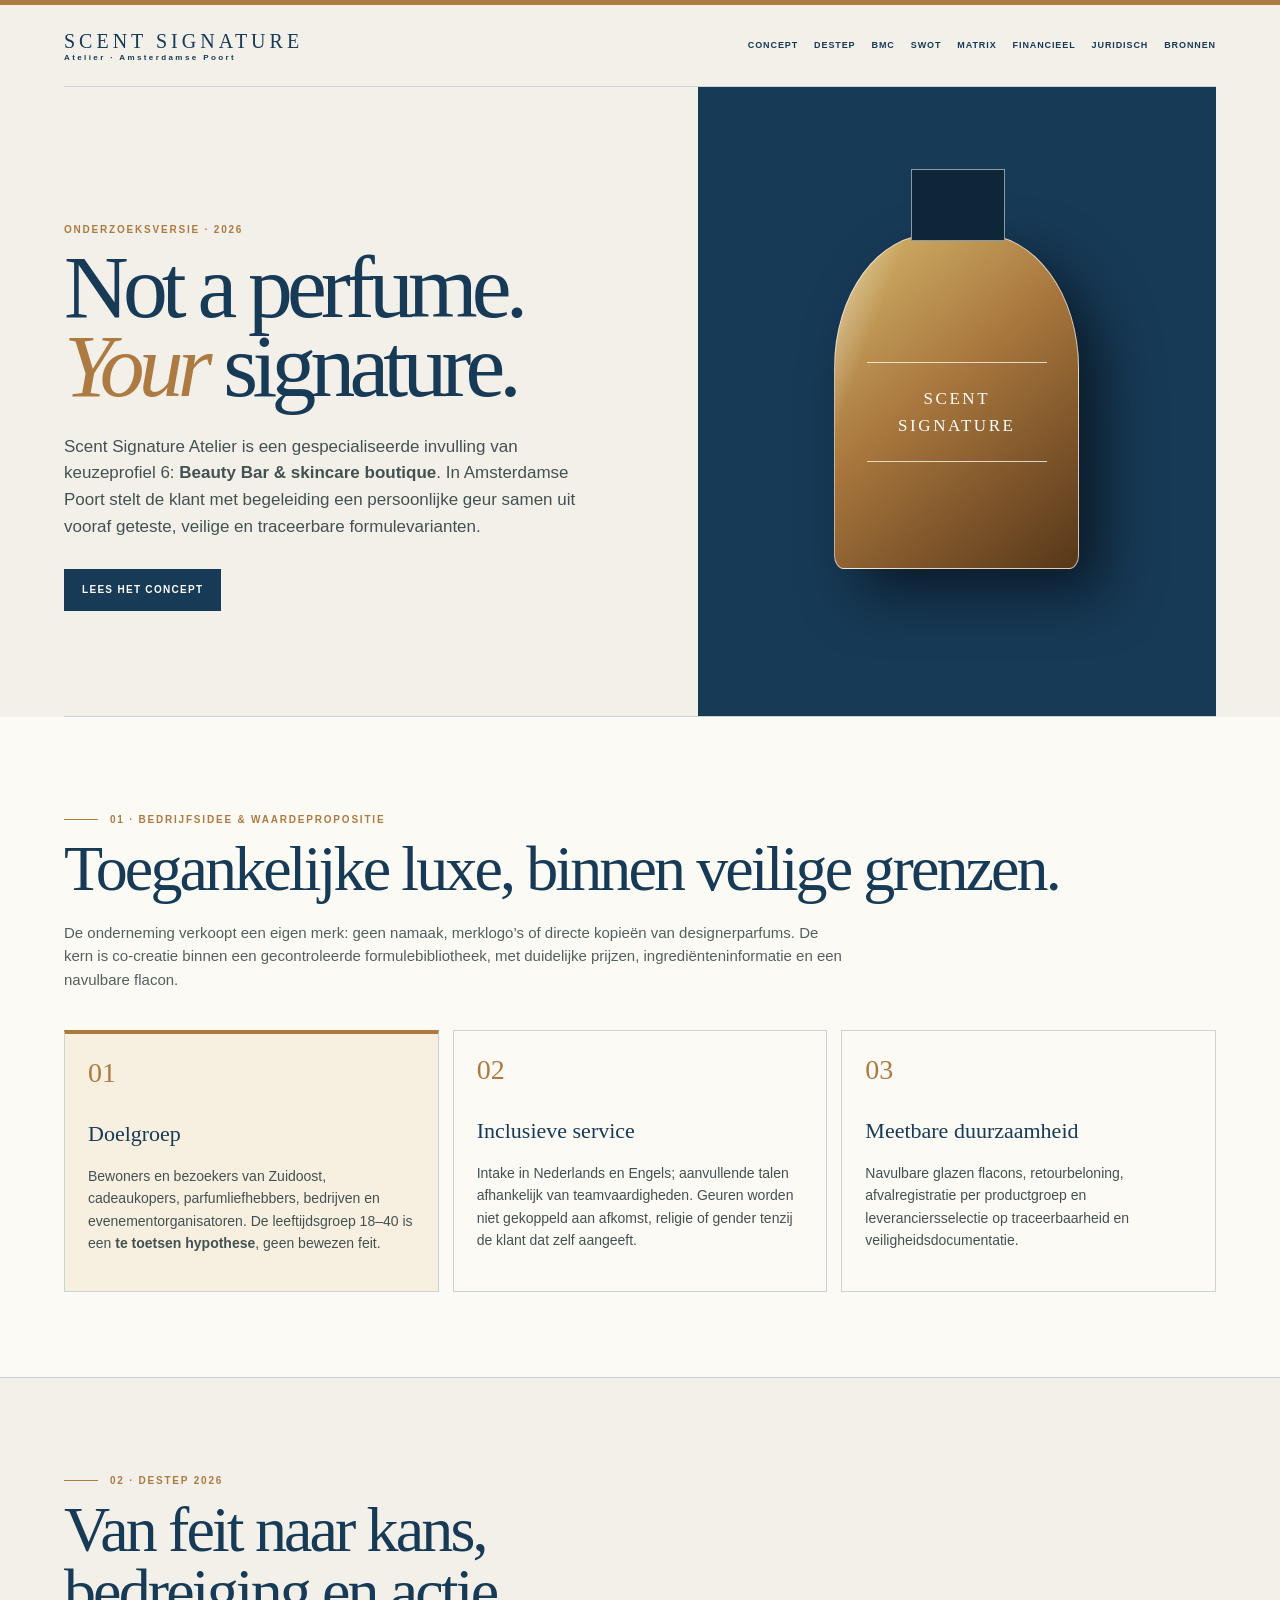
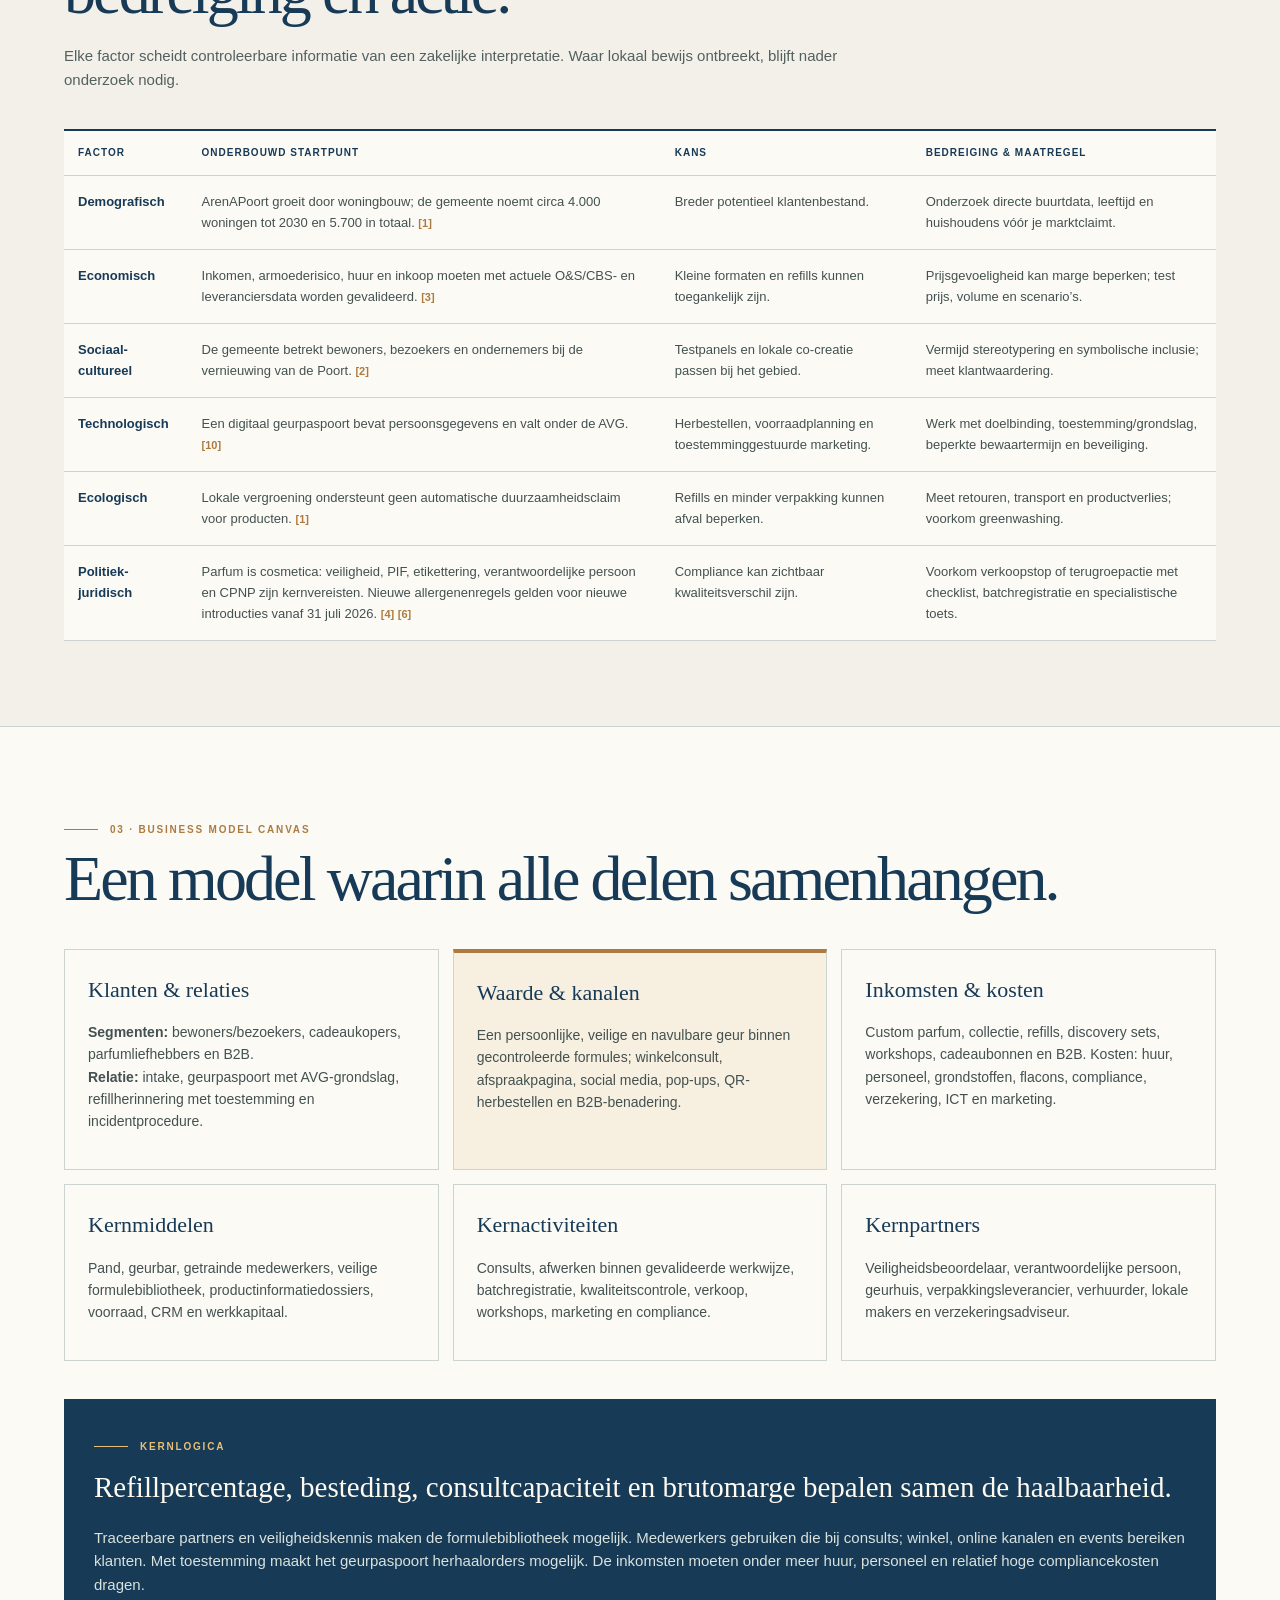
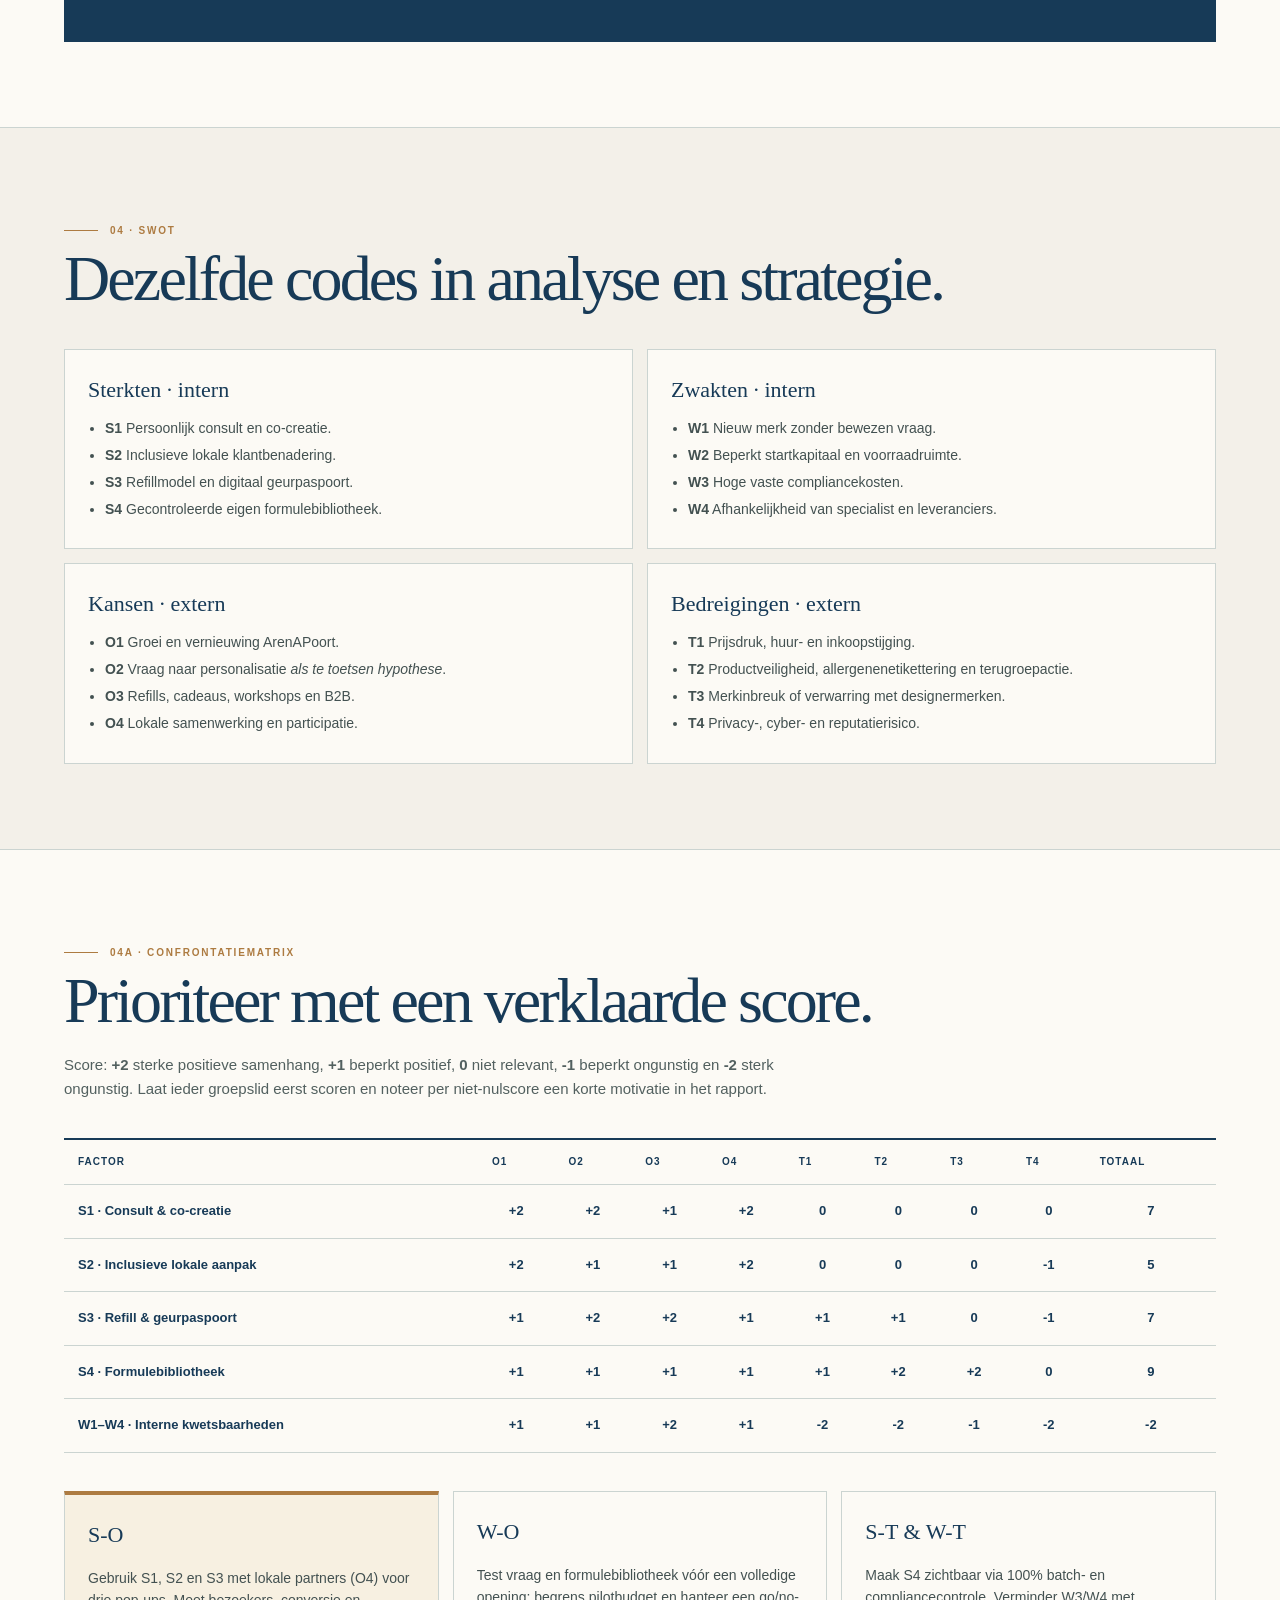
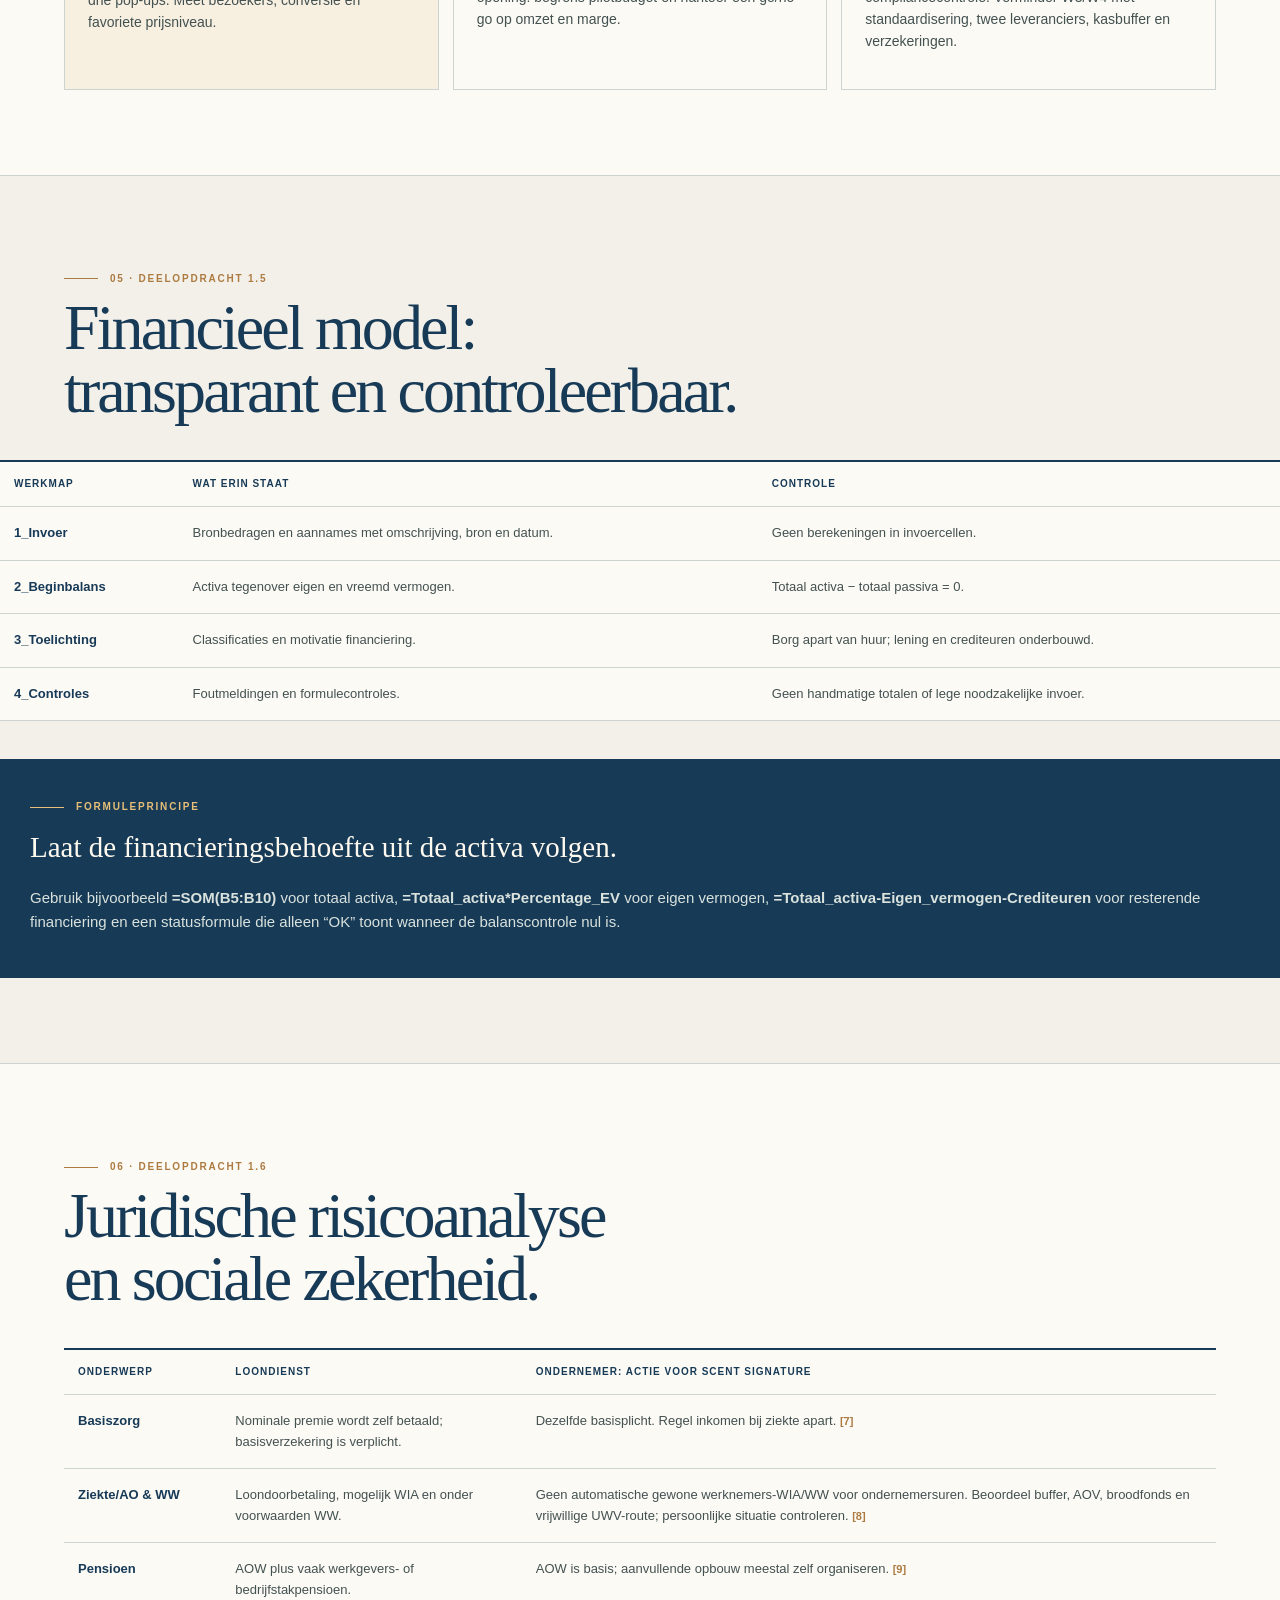
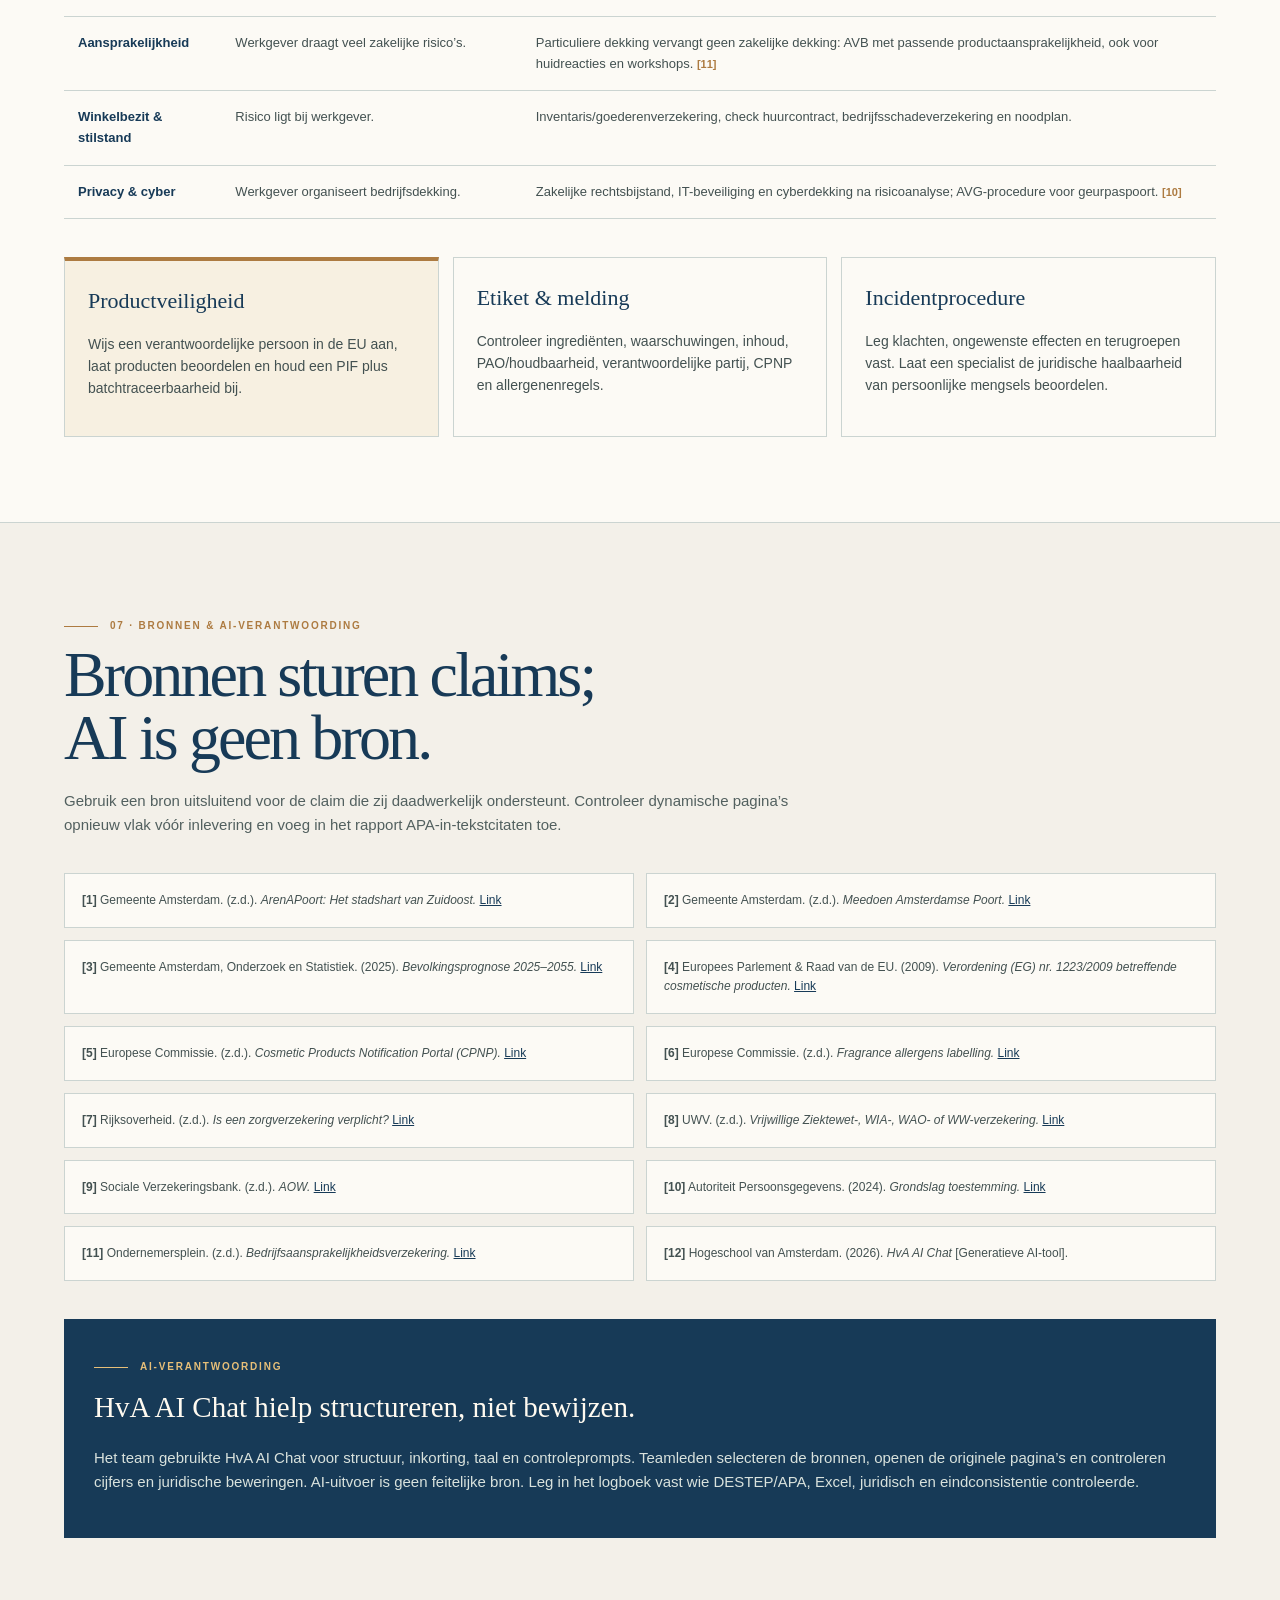
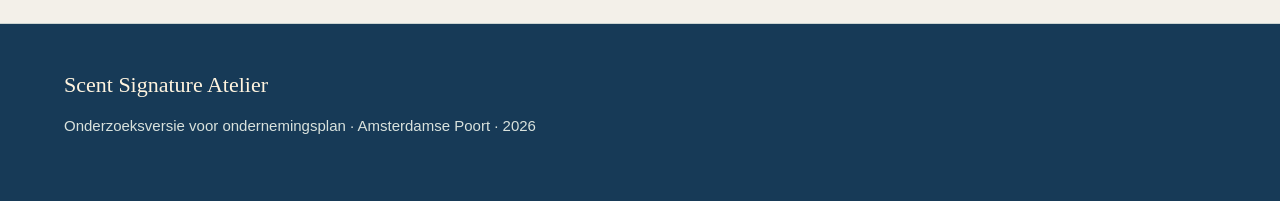
==== commit 45b7b211: "messdages removed" ====
--- a/index.html
+++ b/index.html
@@ -3,12 +3,12 @@
 :root{--ink:#173a57;--gold:#ad7b41;--paper:#fcfaf5;--cream:#f3f0e9;--line:#cbd4d1;--text:#435151;--warn:#fff3d9}*{box-sizing:border-box}html{scroll-behavior:smooth}body{margin:0;background:var(--cream);color:var(--text);font:15px/1.58 Arial,Helvetica,sans-serif}.container{width:min(1180px,90vw);margin:auto}.top{height:5px;background:var(--gold)}header{min-height:82px;display:flex;align-items:center;border-bottom:1px solid var(--line)}.logo{font:20px Georgia,serif;letter-spacing:.2em;color:var(--ink);text-decoration:none}.logo small{display:block;font:700 8px Arial;letter-spacing:.3em}nav{display:flex;gap:16px;margin-left:auto}nav a{color:var(--ink);font-size:9px;font-weight:700;letter-spacing:.1em;text-decoration:none;text-transform:uppercase}nav a:hover{color:var(--gold)}h1,h2,h3{font-family:Georgia,serif;font-weight:400;color:var(--ink)}h1{margin:0;font-size:clamp(58px,7vw,100px);line-height:.88;letter-spacing:-.065em}h1 em{color:var(--gold)}h2{margin:0;font-size:clamp(40px,5vw,64px);line-height:.98;letter-spacing:-.045em}h3{margin:0 0 9px;font-size:22px}.hero{display:grid;grid-template-columns:1.1fr .9fr;min-height:630px;border-bottom:1px solid var(--line)}.hero-copy{padding:100px 7vw 80px 0;display:flex;flex-direction:column;justify-content:center}.eyebrow,.label{display:flex;align-items:center;gap:12px;color:var(--gold);font-size:10px;font-weight:700;letter-spacing:.18em;text-transform:uppercase}.label:before{content:"";width:34px;height:1px;background:var(--gold)}.lead{max-width:570px;margin:28px 0;font-size:17px}.button{display:inline-block;align-self:flex-start;padding:13px 18px;background:var(--ink);color:white;font-size:10px;font-weight:700;letter-spacing:.13em;text-decoration:none;text-transform:uppercase}.art{display:grid;place-items:center;background:var(--ink);overflow:hidden}.bottle{position:relative;width:245px;height:335px;border:1px solid #fff9;border-radius:40% 40% 4% 4%;background:linear-gradient(110deg,#fff7,transparent 20%),linear-gradient(140deg,#d5b76b,#a8763d 45%,#573719);box-shadow:25px 25px 55px #0008}.bottle:before{content:"";position:absolute;left:31%;top:-66px;width:38%;height:70px;background:#0d2739;border:1px solid #fff8}.bottle:after{content:"SCENT\A SIGNATURE";white-space:pre;position:absolute;top:38%;left:13%;right:13%;padding:22px 0;border-block:1px solid #fffb;color:white;font:17px/1.6 Georgia;text-align:center;letter-spacing:.15em}.section{padding:85px 0;border-bottom:1px solid var(--line)}.alt{background:var(--paper)}.intro{max-width:780px;margin:20px 0;color:#52605f}.notice{margin-top:30px;padding:22px 25px;border-left:4px solid var(--gold);background:var(--warn);color:#634d2c}.grid3,.bmc,.strategy{display:grid;grid-template-columns:repeat(3,1fr);gap:14px;margin-top:38px}.grid2{display:grid;grid-template-columns:1fr 1fr;gap:14px;margin-top:38px}.card{padding:23px;border:1px solid var(--line);background:var(--paper);min-height:170px}.card p,.card li{font-size:14px}.card ul{margin:0;padding-left:17px}.card li{margin:5px 0}.focus{border-top:4px solid var(--gold);background:#f7f0e1}.number{display:block;margin-bottom:28px;color:var(--gold);font:28px Georgia}.tablebox{margin-top:38px;overflow-x:auto;border-top:2px solid var(--ink)}table{width:100%;min-width:850px;border-collapse:collapse;background:var(--paper)}th{padding:14px;text-align:left;color:var(--ink);font-size:10px;letter-spacing:.1em;text-transform:uppercase;border-bottom:1px solid var(--line)}td{padding:16px 14px;vertical-align:top;border-bottom:1px solid var(--line);font-size:13px}td:first-child{color:var(--ink);font-weight:700}.score{font-weight:700;color:var(--ink);text-align:center}.callout{margin-top:38px;padding:30px;background:var(--ink);color:#d9e2dd}.callout h3{color:#fffaf0;font-size:29px}.callout .label{color:#e7bf78}.callout .label:before{background:#e7bf78}.cite{color:var(--gold);font-size:11px;font-weight:700;text-decoration:none;white-space:nowrap}.sources{display:grid;grid-template-columns:1fr 1fr;gap:12px;margin-top:36px}.source{padding:17px;border:1px solid var(--line);background:var(--paper);font-size:12px;overflow-wrap:anywhere}.source a{color:var(--ink)}footer{padding:48px 0;background:var(--ink);color:#d9e2dd}footer strong{color:#fff4df;font:22px Georgia}@media(max-width:900px){.hero{grid-template-columns:1fr}.hero-copy{padding:75px 0 55px}.art{min-height:380px}.grid3,.bmc,.strategy{grid-template-columns:1fr 1fr}nav{gap:9px}nav a{font-size:8px}}@media(max-width:560px){nav{display:none}.section{padding:62px 0}.grid3,.bmc,.strategy,.grid2,.sources{grid-template-columns:1fr}}
 </style></head><body><div class="top"></div><header class="container"><a class="logo" href="#home">SCENT SIGNATURE<small>Atelier · Amsterdamse Poort</small></a><nav><a href="#concept">Concept</a><a href="#destep">DESTEP</a><a href="#bmc">BMC</a><a href="#swot">SWOT</a><a href="#matrix">Matrix</a><a href="#financieel">Financieel</a><a href="#juridisch">Juridisch</a><a href="#bronnen">Bronnen</a></nav></header><main>
 <section class="container hero" id="home"><div class="hero-copy"><p class="eyebrow">Onderzoeksversie · 2026</p><h1>Not a perfume.<br><em>Your</em> signature.</h1><p class="lead">Scent Signature Atelier is een gespecialiseerde invulling van keuzeprofiel 6: <strong>Beauty Bar &amp; skincare boutique</strong>. In Amsterdamse Poort stelt de klant met begeleiding een persoonlijke geur samen uit vooraf geteste, veilige en traceerbare formulevarianten.</p><a class="button" href="#concept">Lees het concept</a></div><div class="art"><div class="bottle"></div></div></section>
-<section class="section alt" id="concept"><div class="container"><p class="label">01 · Bedrijfsidee & waardepropositie</p><h2>Toegankelijke luxe, binnen veilige grenzen.</h2><p class="intro">De onderneming verkoopt een eigen merk: geen namaak, merklogo’s of directe kopieën van designerparfums. De kern is co-creatie binnen een gecontroleerde formulebibliotheek, met duidelijke prijzen, ingrediënteninformatie en een navulbare flacon.</p><div class="notice"><strong>Vóór inlevering:</strong> leg schriftelijk vast dat dit parfumconcept binnen keuzeprofiel 6 mag worden uitgewerkt, of vraag docentgoedkeuring. Dit is een inhoudelijke randvoorwaarde van de opdracht.</div><div class="grid3"><article class="card focus"><span class="number">01</span><h3>Doelgroep</h3><p>Bewoners en bezoekers van Zuidoost, cadeaukopers, parfumliefhebbers, bedrijven en evenementorganisatoren. De leeftijdsgroep 18–40 is een <strong>te toetsen hypothese</strong>, geen bewezen feit.</p></article><article class="card"><span class="number">02</span><h3>Inclusieve service</h3><p>Intake in Nederlands en Engels; aanvullende talen afhankelijk van teamvaardigheden. Geuren worden niet gekoppeld aan afkomst, religie of gender tenzij de klant dat zelf aangeeft.</p></article><article class="card"><span class="number">03</span><h3>Meetbare duurzaamheid</h3><p>Navulbare glazen flacons, retourbeloning, afvalregistratie per productgroep en leveranciersselectie op traceerbaarheid en veiligheidsdocumentatie.</p></article></div></div></section>
+<section class="section alt" id="concept"><div class="container"><p class="label">01 · Bedrijfsidee & waardepropositie</p><h2>Toegankelijke luxe, binnen veilige grenzen.</h2><p class="intro">De onderneming verkoopt een eigen merk: geen namaak, merklogo’s of directe kopieën van designerparfums. De kern is co-creatie binnen een gecontroleerde formulebibliotheek, met duidelijke prijzen, ingrediënteninformatie en een navulbare flacon.</p><div class="grid3"><article class="card focus"><span class="number">01</span><h3>Doelgroep</h3><p>Bewoners en bezoekers van Zuidoost, cadeaukopers, parfumliefhebbers, bedrijven en evenementorganisatoren. De leeftijdsgroep 18–40 is een <strong>te toetsen hypothese</strong>, geen bewezen feit.</p></article><article class="card"><span class="number">02</span><h3>Inclusieve service</h3><p>Intake in Nederlands en Engels; aanvullende talen afhankelijk van teamvaardigheden. Geuren worden niet gekoppeld aan afkomst, religie of gender tenzij de klant dat zelf aangeeft.</p></article><article class="card"><span class="number">03</span><h3>Meetbare duurzaamheid</h3><p>Navulbare glazen flacons, retourbeloning, afvalregistratie per productgroep en leveranciersselectie op traceerbaarheid en veiligheidsdocumentatie.</p></article></div></div></section>
 <section class="section" id="destep"><div class="container"><p class="label">02 · DESTEP 2026</p><h2>Van feit naar kans,<br>bedreiging en actie.</h2><p class="intro">Elke factor scheidt controleerbare informatie van een zakelijke interpretatie. Waar lokaal bewijs ontbreekt, blijft nader onderzoek nodig.</p><div class="tablebox"><table><thead><tr><th>Factor</th><th>Onderbouwd startpunt</th><th>Kans</th><th>Bedreiging & maatregel</th></tr></thead><tbody><tr><td>Demografisch</td><td>ArenAPoort groeit door woningbouw; de gemeente noemt circa 4.000 woningen tot 2030 en 5.700 in totaal. <a class="cite" href="#s1">[1]</a></td><td>Breder potentieel klantenbestand.</td><td>Onderzoek directe buurtdata, leeftijd en huishoudens vóór je marktclaimt.</td></tr><tr><td>Economisch</td><td>Inkomen, armoederisico, huur en inkoop moeten met actuele O&amp;S/CBS- en leveranciersdata worden gevalideerd. <a class="cite" href="#s3">[3]</a></td><td>Kleine formaten en refills kunnen toegankelijk zijn.</td><td>Prijsgevoeligheid kan marge beperken; test prijs, volume en scenario’s.</td></tr><tr><td>Sociaal-cultureel</td><td>De gemeente betrekt bewoners, bezoekers en ondernemers bij de vernieuwing van de Poort. <a class="cite" href="#s2">[2]</a></td><td>Testpanels en lokale co-creatie passen bij het gebied.</td><td>Vermijd stereotypering en symbolische inclusie; meet klantwaardering.</td></tr><tr><td>Technologisch</td><td>Een digitaal geurpaspoort bevat persoonsgegevens en valt onder de AVG. <a class="cite" href="#s10">[10]</a></td><td>Herbestellen, voorraadplanning en toestemminggestuurde marketing.</td><td>Werk met doelbinding, toestemming/grondslag, beperkte bewaartermijn en beveiliging.</td></tr><tr><td>Ecologisch</td><td>Lokale vergroening ondersteunt geen automatische duurzaamheidsclaim voor producten. <a class="cite" href="#s1">[1]</a></td><td>Refills en minder verpakking kunnen afval beperken.</td><td>Meet retouren, transport en productverlies; voorkom greenwashing.</td></tr><tr><td>Politiek-juridisch</td><td>Parfum is cosmetica: veiligheid, PIF, etikettering, verantwoordelijke persoon en CPNP zijn kernvereisten. Nieuwe allergenenregels gelden voor nieuwe introducties vanaf 31 juli 2026. <a class="cite" href="#s4">[4]</a> <a class="cite" href="#s6">[6]</a></td><td>Compliance kan zichtbaar kwaliteitsverschil zijn.</td><td>Voorkom verkoopstop of terugroepactie met checklist, batchregistratie en specialistische toets.</td></tr></tbody></table></div></div></section>
 <section class="section alt" id="bmc"><div class="container"><p class="label">03 · Business Model Canvas</p><h2>Een model waarin alle delen samenhangen.</h2><div class="bmc"><article class="card"><h3>Klanten & relaties</h3><p><strong>Segmenten:</strong> bewoners/bezoekers, cadeaukopers, parfumliefhebbers en B2B.<br><strong>Relatie:</strong> intake, geurpaspoort met AVG-grondslag, refillherinnering met toestemming en incidentprocedure.</p></article><article class="card focus"><h3>Waarde & kanalen</h3><p>Een persoonlijke, veilige en navulbare geur binnen gecontroleerde formules; winkelconsult, afspraakpagina, social media, pop-ups, QR-herbestellen en B2B-benadering.</p></article><article class="card"><h3>Inkomsten & kosten</h3><p>Custom parfum, collectie, refills, discovery sets, workshops, cadeaubonnen en B2B. Kosten: huur, personeel, grondstoffen, flacons, compliance, verzekering, ICT en marketing.</p></article><article class="card"><h3>Kernmiddelen</h3><p>Pand, geurbar, getrainde medewerkers, veilige formulebibliotheek, productinformatiedossiers, voorraad, CRM en werkkapitaal.</p></article><article class="card"><h3>Kernactiviteiten</h3><p>Consults, afwerken binnen gevalideerde werkwijze, batchregistratie, kwaliteitscontrole, verkoop, workshops, marketing en compliance.</p></article><article class="card"><h3>Kernpartners</h3><p>Veiligheidsbeoordelaar, verantwoordelijke persoon, geurhuis, verpakkingsleverancier, verhuurder, lokale makers en verzekeringsadviseur.</p></article></div><div class="callout"><p class="label">Kernlogica</p><h3>Refillpercentage, besteding, consultcapaciteit en brutomarge bepalen samen de haalbaarheid.</h3><p>Traceerbare partners en veiligheidskennis maken de formulebibliotheek mogelijk. Medewerkers gebruiken die bij consults; winkel, online kanalen en events bereiken klanten. Met toestemming maakt het geurpaspoort herhaalorders mogelijk. De inkomsten moeten onder meer huur, personeel en relatief hoge compliancekosten dragen.</p></div></div></section>
 <section class="section" id="swot"><div class="container"><p class="label">04 · SWOT</p><h2>Dezelfde codes in analyse en strategie.</h2><div class="grid2"><article class="card"><h3>Sterkten · intern</h3><ul><li><strong>S1</strong> Persoonlijk consult en co-creatie.</li><li><strong>S2</strong> Inclusieve lokale klantbenadering.</li><li><strong>S3</strong> Refillmodel en digitaal geurpaspoort.</li><li><strong>S4</strong> Gecontroleerde eigen formulebibliotheek.</li></ul></article><article class="card"><h3>Zwakten · intern</h3><ul><li><strong>W1</strong> Nieuw merk zonder bewezen vraag.</li><li><strong>W2</strong> Beperkt startkapitaal en voorraadruimte.</li><li><strong>W3</strong> Hoge vaste compliancekosten.</li><li><strong>W4</strong> Afhankelijkheid van specialist en leveranciers.</li></ul></article><article class="card"><h3>Kansen · extern</h3><ul><li><strong>O1</strong> Groei en vernieuwing ArenAPoort.</li><li><strong>O2</strong> Vraag naar personalisatie <em>als te toetsen hypothese</em>.</li><li><strong>O3</strong> Refills, cadeaus, workshops en B2B.</li><li><strong>O4</strong> Lokale samenwerking en participatie.</li></ul></article><article class="card"><h3>Bedreigingen · extern</h3><ul><li><strong>T1</strong> Prijsdruk, huur- en inkoopstijging.</li><li><strong>T2</strong> Productveiligheid, allergenenetikettering en terugroepactie.</li><li><strong>T3</strong> Merkinbreuk of verwarring met designermerken.</li><li><strong>T4</strong> Privacy-, cyber- en reputatierisico.</li></ul></article></div></div></section>
 <section class="section alt" id="matrix"><div class="container"><p class="label">04A · Confrontatiematrix</p><h2>Prioriteer met een verklaarde score.</h2><p class="intro">Score: <strong>+2</strong> sterke positieve samenhang, <strong>+1</strong> beperkt positief, <strong>0</strong> niet relevant, <strong>-1</strong> beperkt ongunstig en <strong>-2</strong> sterk ongunstig. Laat ieder groepslid eerst scoren en noteer per niet-nulscore een korte motivatie in het rapport.</p><div class="tablebox"><table><thead><tr><th>Factor</th><th>O1</th><th>O2</th><th>O3</th><th>O4</th><th>T1</th><th>T2</th><th>T3</th><th>T4</th><th>Totaal</th></tr></thead><tbody><tr><td>S1 · Consult & co-creatie</td><td class="score">+2</td><td class="score">+2</td><td class="score">+1</td><td class="score">+2</td><td class="score">0</td><td class="score">0</td><td class="score">0</td><td class="score">0</td><td class="score">7</td></tr><tr><td>S2 · Inclusieve lokale aanpak</td><td class="score">+2</td><td class="score">+1</td><td class="score">+1</td><td class="score">+2</td><td class="score">0</td><td class="score">0</td><td class="score">0</td><td class="score">-1</td><td class="score">5</td></tr><tr><td>S3 · Refill & geurpaspoort</td><td class="score">+1</td><td class="score">+2</td><td class="score">+2</td><td class="score">+1</td><td class="score">+1</td><td class="score">+1</td><td class="score">0</td><td class="score">-1</td><td class="score">7</td></tr><tr><td>S4 · Formulebibliotheek</td><td class="score">+1</td><td class="score">+1</td><td class="score">+1</td><td class="score">+1</td><td class="score">+1</td><td class="score">+2</td><td class="score">+2</td><td class="score">0</td><td class="score">9</td></tr><tr><td>W1–W4 · Interne kwetsbaarheden</td><td class="score">+1</td><td class="score">+1</td><td class="score">+2</td><td class="score">+1</td><td class="score">-2</td><td class="score">-2</td><td class="score">-1</td><td class="score">-2</td><td class="score">-2</td></tr></tbody></table></div><div class="grid3"><article class="card focus"><h3>S-O</h3><p>Gebruik S1, S2 en S3 met lokale partners (O4) voor drie pop-ups. Meet bezoekers, conversie en favoriete prijsniveau.</p></article><article class="card"><h3>W-O</h3><p>Test vraag en formulebibliotheek vóór een volledige opening: begrens pilotbudget en hanteer een go/no-go op omzet en marge.</p></article><article class="card"><h3>S-T & W-T</h3><p>Maak S4 zichtbaar via 100% batch- en compliancecontrole. Verminder W3/W4 met standaardisering, twee leveranciers, kasbuffer en verzekeringen.</p></article></div></div></section>
-<section class="section" id="financieel"><div class="container"><p class="label">05 · Deelopdracht 1.5</p><h2>Financieel model:<br>transparant en controleerbaar.</h2><div class="notice"><strong>Belangrijk:</strong> de beginbalans is een werkhypothese. Borg en huur moeten worden gesplitst; crediteuren mogen alleen aantoonbare leveranciersschulden zijn. Een 50/50-verdeling is een aanname en hoort als zichtbare invoercel in Excel te staan, niet verstopt in een formule.</div><div class="tablebox"><table><thead><tr><th>Werkmap</th><th>Wat erin staat</th><th>Controle</th></tr></thead><tbody><tr><td>1_Invoer</td><td>Bronbedragen en aannames met omschrijving, bron en datum.</td><td>Geen berekeningen in invoercellen.</td></tr><tr><td>2_Beginbalans</td><td>Activa tegenover eigen en vreemd vermogen.</td><td>Totaal activa − totaal passiva = 0.</td></tr><tr><td>3_Toelichting</td><td>Classificaties en motivatie financiering.</td><td>Borg apart van huur; lening en crediteuren onderbouwd.</td></tr><tr><td>4_Controles</td><td>Foutmeldingen en formulecontroles.</td><td>Geen handmatige totalen of lege noodzakelijke invoer.</td></tr></tbody></table></div><div class="callout"><p class="label">Formuleprincipe</p><h3>Laat de financieringsbehoefte uit de activa volgen.</h3><p>Gebruik bijvoorbeeld <strong>=SOM(B5:B10)</strong> voor totaal activa, <strong>=Totaal_activa*Percentage_EV</strong> voor eigen vermogen, <strong>=Totaal_activa-Eigen_vermogen-Crediteuren</strong> voor resterende financiering en een statusformule die alleen “OK” toont wanneer de balanscontrole nul is.</p></div></div></section>
+<section class="section" id="financieel"><div class="container"><p class="label">05 · Deelopdracht 1.5</p><h2>Financieel model:<br>transparant en controleerbaar.</h2></div><div class="tablebox"><table><thead><tr><th>Werkmap</th><th>Wat erin staat</th><th>Controle</th></tr></thead><tbody><tr><td>1_Invoer</td><td>Bronbedragen en aannames met omschrijving, bron en datum.</td><td>Geen berekeningen in invoercellen.</td></tr><tr><td>2_Beginbalans</td><td>Activa tegenover eigen en vreemd vermogen.</td><td>Totaal activa − totaal passiva = 0.</td></tr><tr><td>3_Toelichting</td><td>Classificaties en motivatie financiering.</td><td>Borg apart van huur; lening en crediteuren onderbouwd.</td></tr><tr><td>4_Controles</td><td>Foutmeldingen en formulecontroles.</td><td>Geen handmatige totalen of lege noodzakelijke invoer.</td></tr></tbody></table></div><div class="callout"><p class="label">Formuleprincipe</p><h3>Laat de financieringsbehoefte uit de activa volgen.</h3><p>Gebruik bijvoorbeeld <strong>=SOM(B5:B10)</strong> voor totaal activa, <strong>=Totaal_activa*Percentage_EV</strong> voor eigen vermogen, <strong>=Totaal_activa-Eigen_vermogen-Crediteuren</strong> voor resterende financiering en een statusformule die alleen “OK” toont wanneer de balanscontrole nul is.</p></div></div></section>
 <section class="section alt" id="juridisch"><div class="container"><p class="label">06 · Deelopdracht 1.6</p><h2>Juridische risicoanalyse<br>en sociale zekerheid.</h2><div class="tablebox"><table><thead><tr><th>Onderwerp</th><th>Loondienst</th><th>Ondernemer: actie voor Scent Signature</th></tr></thead><tbody><tr><td>Basiszorg</td><td>Nominale premie wordt zelf betaald; basisverzekering is verplicht.</td><td>Dezelfde basisplicht. Regel inkomen bij ziekte apart. <a class="cite" href="#s7">[7]</a></td></tr><tr><td>Ziekte/AO & WW</td><td>Loondoorbetaling, mogelijk WIA en onder voorwaarden WW.</td><td>Geen automatische gewone werknemers-WIA/WW voor ondernemersuren. Beoordeel buffer, AOV, broodfonds en vrijwillige UWV-route; persoonlijke situatie controleren. <a class="cite" href="#s8">[8]</a></td></tr><tr><td>Pensioen</td><td>AOW plus vaak werkgevers- of bedrijfstakpensioen.</td><td>AOW is basis; aanvullende opbouw meestal zelf organiseren. <a class="cite" href="#s9">[9]</a></td></tr><tr><td>Aansprakelijkheid</td><td>Werkgever draagt veel zakelijke risico’s.</td><td>Particuliere dekking vervangt geen zakelijke dekking: AVB met passende productaansprakelijkheid, ook voor huidreacties en workshops. <a class="cite" href="#s11">[11]</a></td></tr><tr><td>Winkelbezit & stilstand</td><td>Risico ligt bij werkgever.</td><td>Inventaris/goederenverzekering, check huurcontract, bedrijfsschadeverzekering en noodplan.</td></tr><tr><td>Privacy & cyber</td><td>Werkgever organiseert bedrijfsdekking.</td><td>Zakelijke rechtsbijstand, IT-beveiliging en cyberdekking na risicoanalyse; AVG-procedure voor geurpaspoort. <a class="cite" href="#s10">[10]</a></td></tr></tbody></table></div><div class="grid3"><article class="card focus"><h3>Productveiligheid</h3><p>Wijs een verantwoordelijke persoon in de EU aan, laat producten beoordelen en houd een PIF plus batchtraceerbaarheid bij.</p></article><article class="card"><h3>Etiket & melding</h3><p>Controleer ingrediënten, waarschuwingen, inhoud, PAO/houdbaarheid, verantwoordelijke partij, CPNP en allergenenregels.</p></article><article class="card"><h3>Incidentprocedure</h3><p>Leg klachten, ongewenste effecten en terugroepen vast. Laat een specialist de juridische haalbaarheid van persoonlijke mengsels beoordelen.</p></article></div></div></section>
 <section class="section" id="bronnen"><div class="container"><p class="label">07 · Bronnen & AI-verantwoording</p><h2>Bronnen sturen claims;<br>AI is geen bron.</h2><p class="intro">Gebruik een bron uitsluitend voor de claim die zij daadwerkelijk ondersteunt. Controleer dynamische pagina’s opnieuw vlak vóór inlevering en voeg in het rapport APA-in-tekstcitaten toe.</p><div class="sources"><div class="source" id="s1"><strong>[1]</strong> Gemeente Amsterdam. (z.d.). <em>ArenAPoort: Het stadshart van Zuidoost.</em> <a href="https://www.amsterdam.nl/projecten/arenapoort/" target="_blank">Link</a></div><div class="source" id="s2"><strong>[2]</strong> Gemeente Amsterdam. (z.d.). <em>Meedoen Amsterdamse Poort.</em> <a href="https://www.amsterdam.nl/projecten/arenapoort/meedoen/" target="_blank">Link</a></div><div class="source" id="s3"><strong>[3]</strong> Gemeente Amsterdam, Onderzoek en Statistiek. (2025). <em>Bevolkingsprognose 2025–2055.</em> <a href="https://onderzoek.amsterdam.nl/artikel/bevolkingsprognose-2025-2055" target="_blank">Link</a></div><div class="source" id="s4"><strong>[4]</strong> Europees Parlement & Raad van de EU. (2009). <em>Verordening (EG) nr. 1223/2009 betreffende cosmetische producten.</em> <a href="https://eur-lex.europa.eu/legal-content/NL/TXT/?uri=CELEX:02009R1223-20240404" target="_blank">Link</a></div><div class="source" id="s5"><strong>[5]</strong> Europese Commissie. (z.d.). <em>Cosmetic Products Notification Portal (CPNP).</em> <a href="https://single-market-economy.ec.europa.eu/sectors/cosmetics/cosmetic-product-notification-portal_en" target="_blank">Link</a></div><div class="source" id="s6"><strong>[6]</strong> Europese Commissie. (z.d.). <em>Fragrance allergens labelling.</em> <a href="https://single-market-economy.ec.europa.eu/sectors/cosmetics/cosmetic-products-specific-topics/fragrance-allergens-labelling_en" target="_blank">Link</a></div><div class="source" id="s7"><strong>[7]</strong> Rijksoverheid. (z.d.). <em>Is een zorgverzekering verplicht?</em> <a href="https://www.rijksoverheid.nl/vraag-en-antwoord/zorgverzekering/ben-ik-verplicht-een-zorgverzekering-af-te-sluiten" target="_blank">Link</a></div><div class="source" id="s8"><strong>[8]</strong> UWV. (z.d.). <em>Vrijwillige Ziektewet-, WIA-, WAO- of WW-verzekering.</em> <a href="https://www.uwv.nl/nl/verzekeren/vrijwillige-verzekering/verzekering-zw-wia-wao-ww" target="_blank">Link</a></div><div class="source" id="s9"><strong>[9]</strong> Sociale Verzekeringsbank. (z.d.). <em>AOW.</em> <a href="https://www.svb.nl/nl/aow" target="_blank">Link</a></div><div class="source" id="s10"><strong>[10]</strong> Autoriteit Persoonsgegevens. (2024). <em>Grondslag toestemming.</em> <a href="https://www.autoriteitpersoonsgegevens.nl/themas/basis-avg/avg-algemeen/grondslag-toestemming" target="_blank">Link</a></div><div class="source" id="s11"><strong>[11]</strong> Ondernemersplein. (z.d.). <em>Bedrijfsaansprakelijkheidsverzekering.</em> <a href="https://ondernemersplein.overheid.nl/bedrijfsvoering/verzekeringen/verzekering-bedrijfsaansprakelijkheid/" target="_blank">Link</a></div><div class="source"><strong>[12]</strong> Hogeschool van Amsterdam. (2026). <em>HvA AI Chat</em> [Generatieve AI-tool].</div></div><div class="callout"><p class="label">AI-verantwoording</p><h3>HvA AI Chat hielp structureren, niet bewijzen.</h3><p>Het team gebruikte HvA AI Chat voor structuur, inkorting, taal en controleprompts. Teamleden selecteren de bronnen, openen de originele pagina’s en controleren cijfers en juridische beweringen. AI-uitvoer is geen feitelijke bron. Leg in het logboek vast wie DESTEP/APA, Excel, juridisch en eindconsistentie controleerde.</p></div></div></section>
 </main><footer><div class="container"><strong>Scent Signature Atelier</strong><p>Onderzoeksversie voor ondernemingsplan · Amsterdamse Poort · 2026</p></div></footer></body></html>
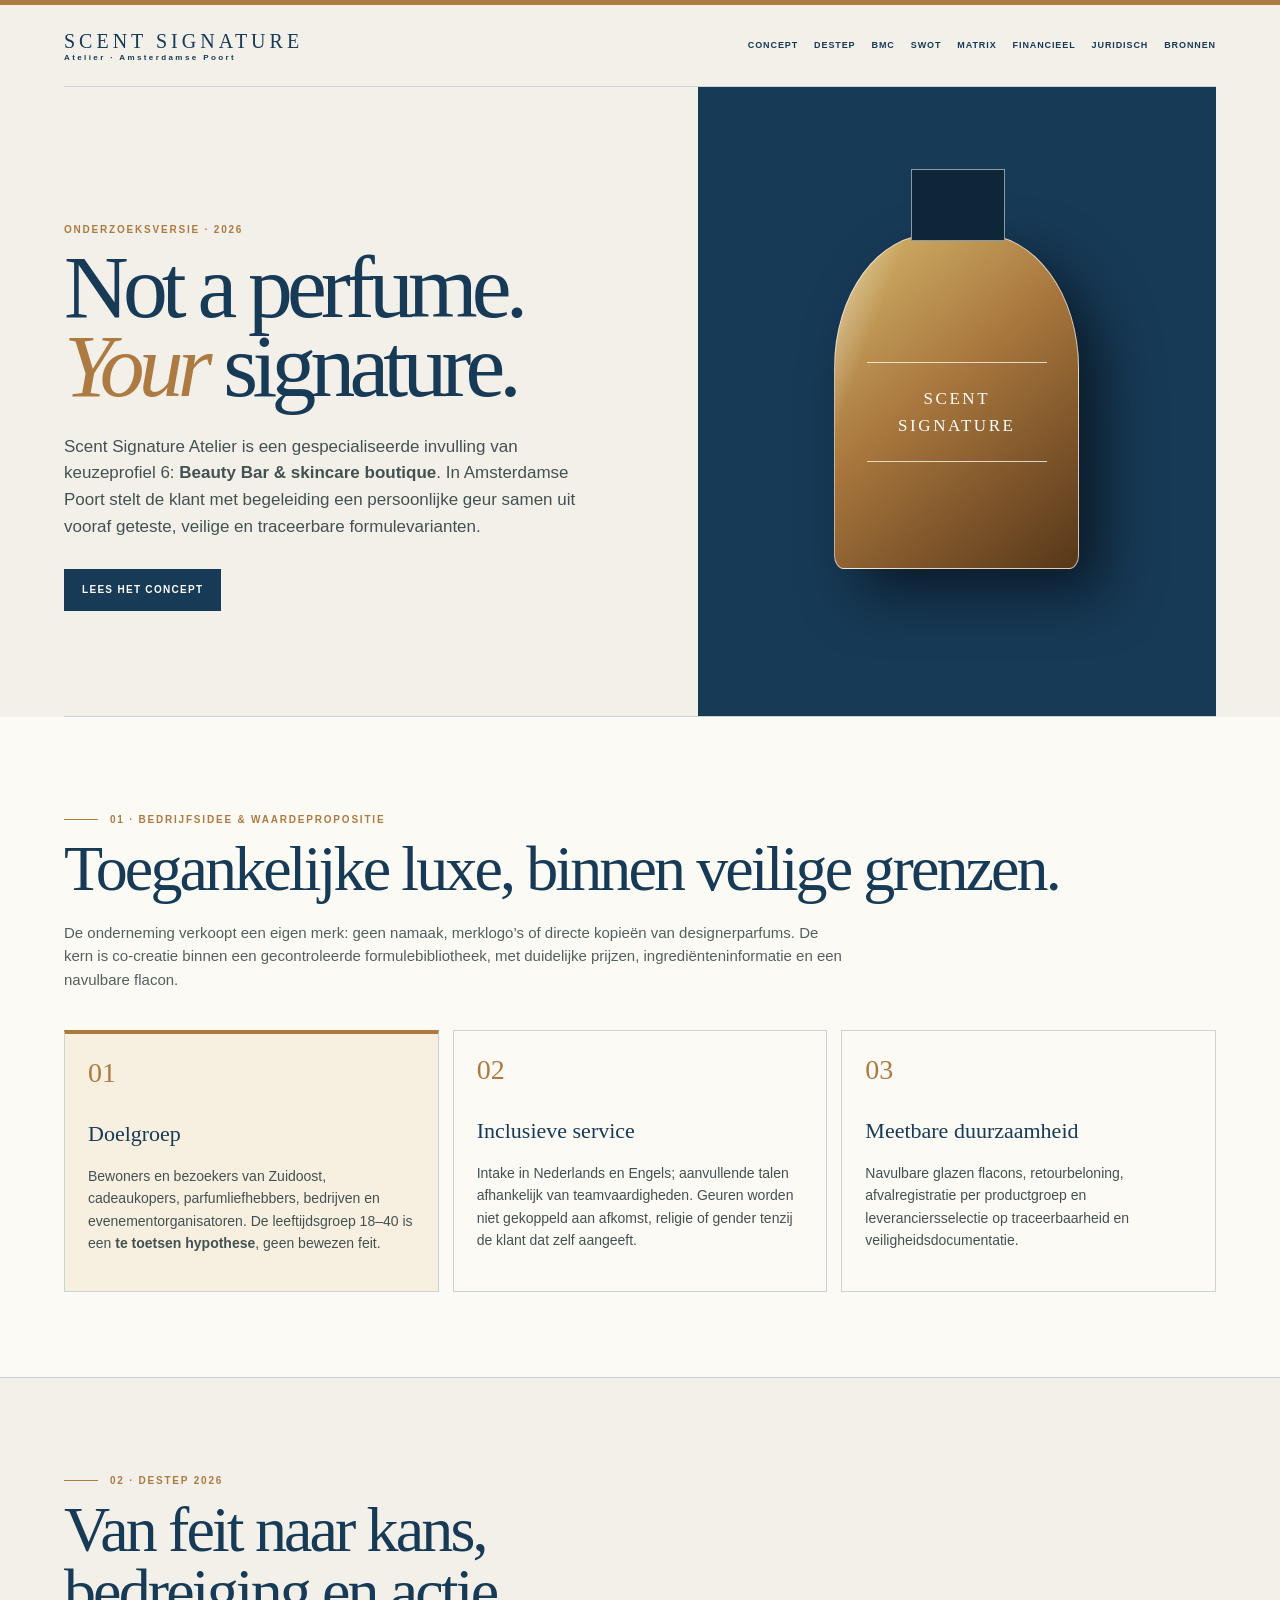
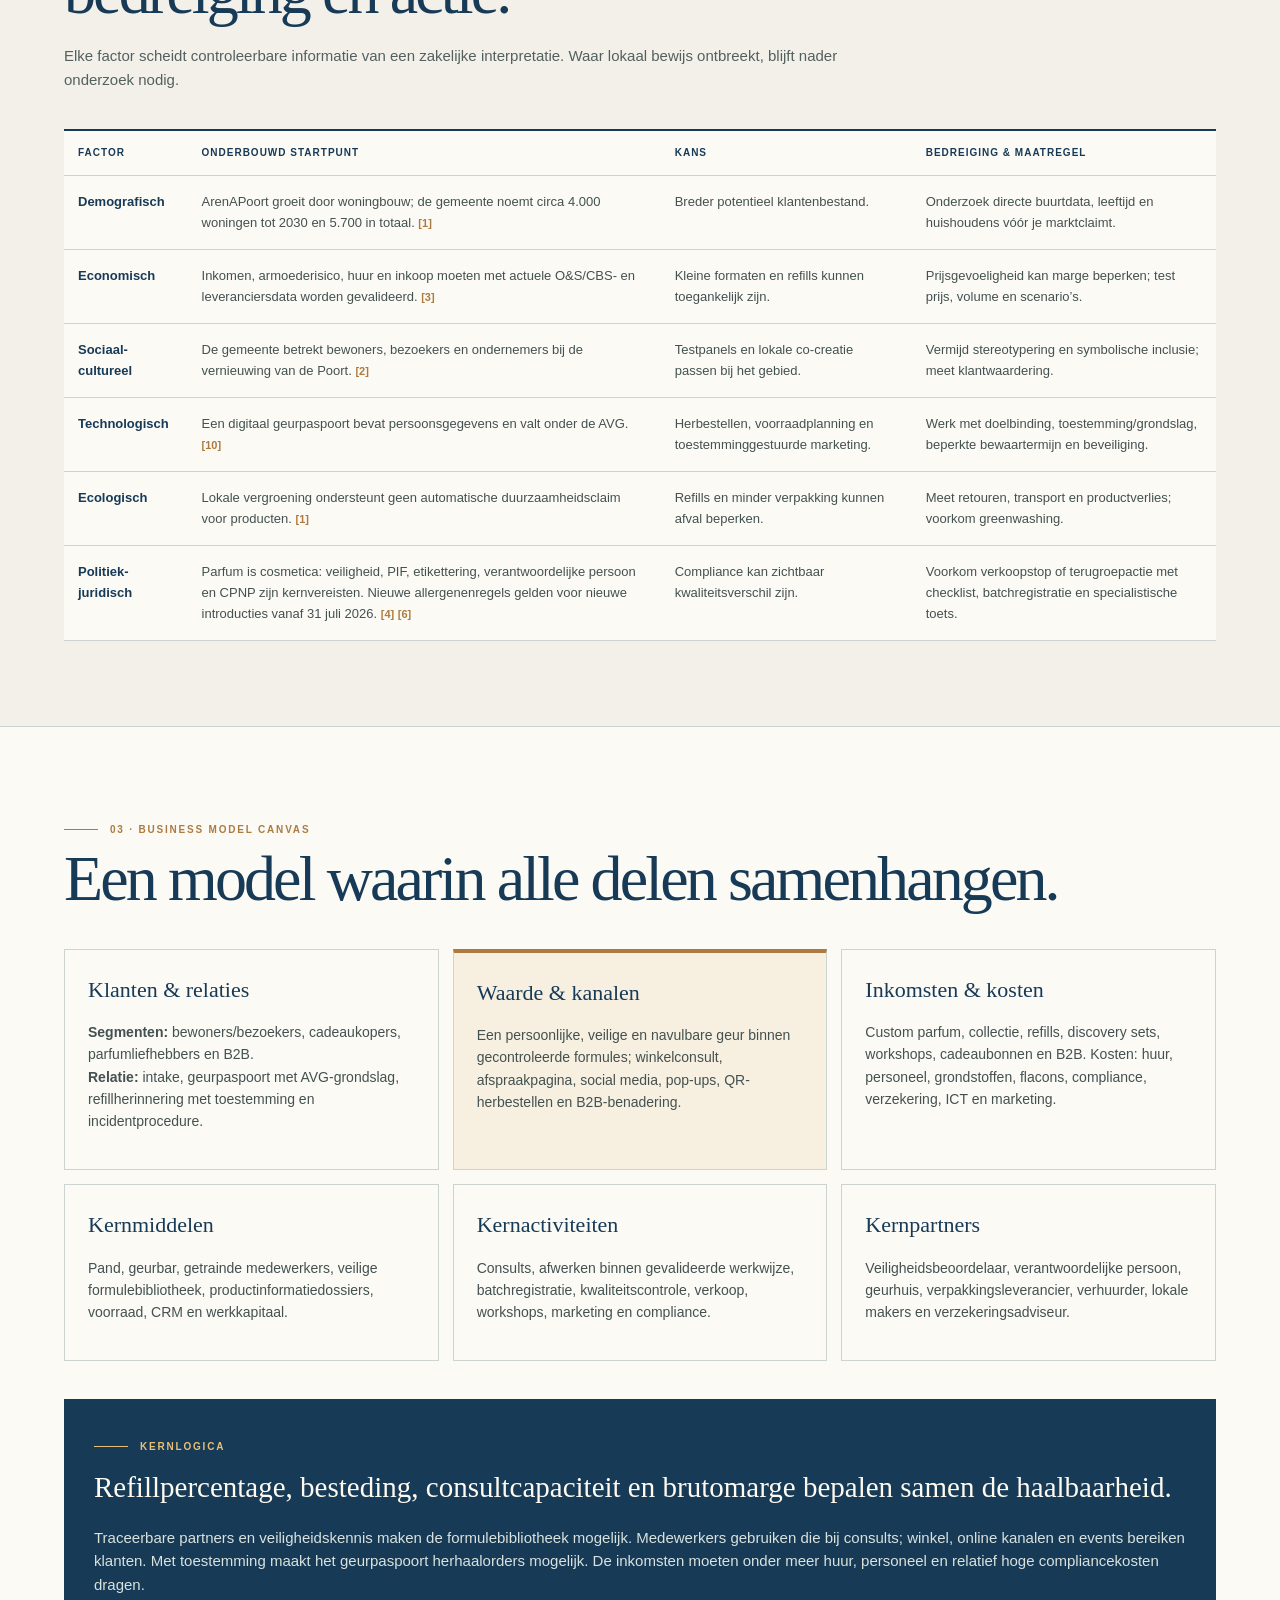
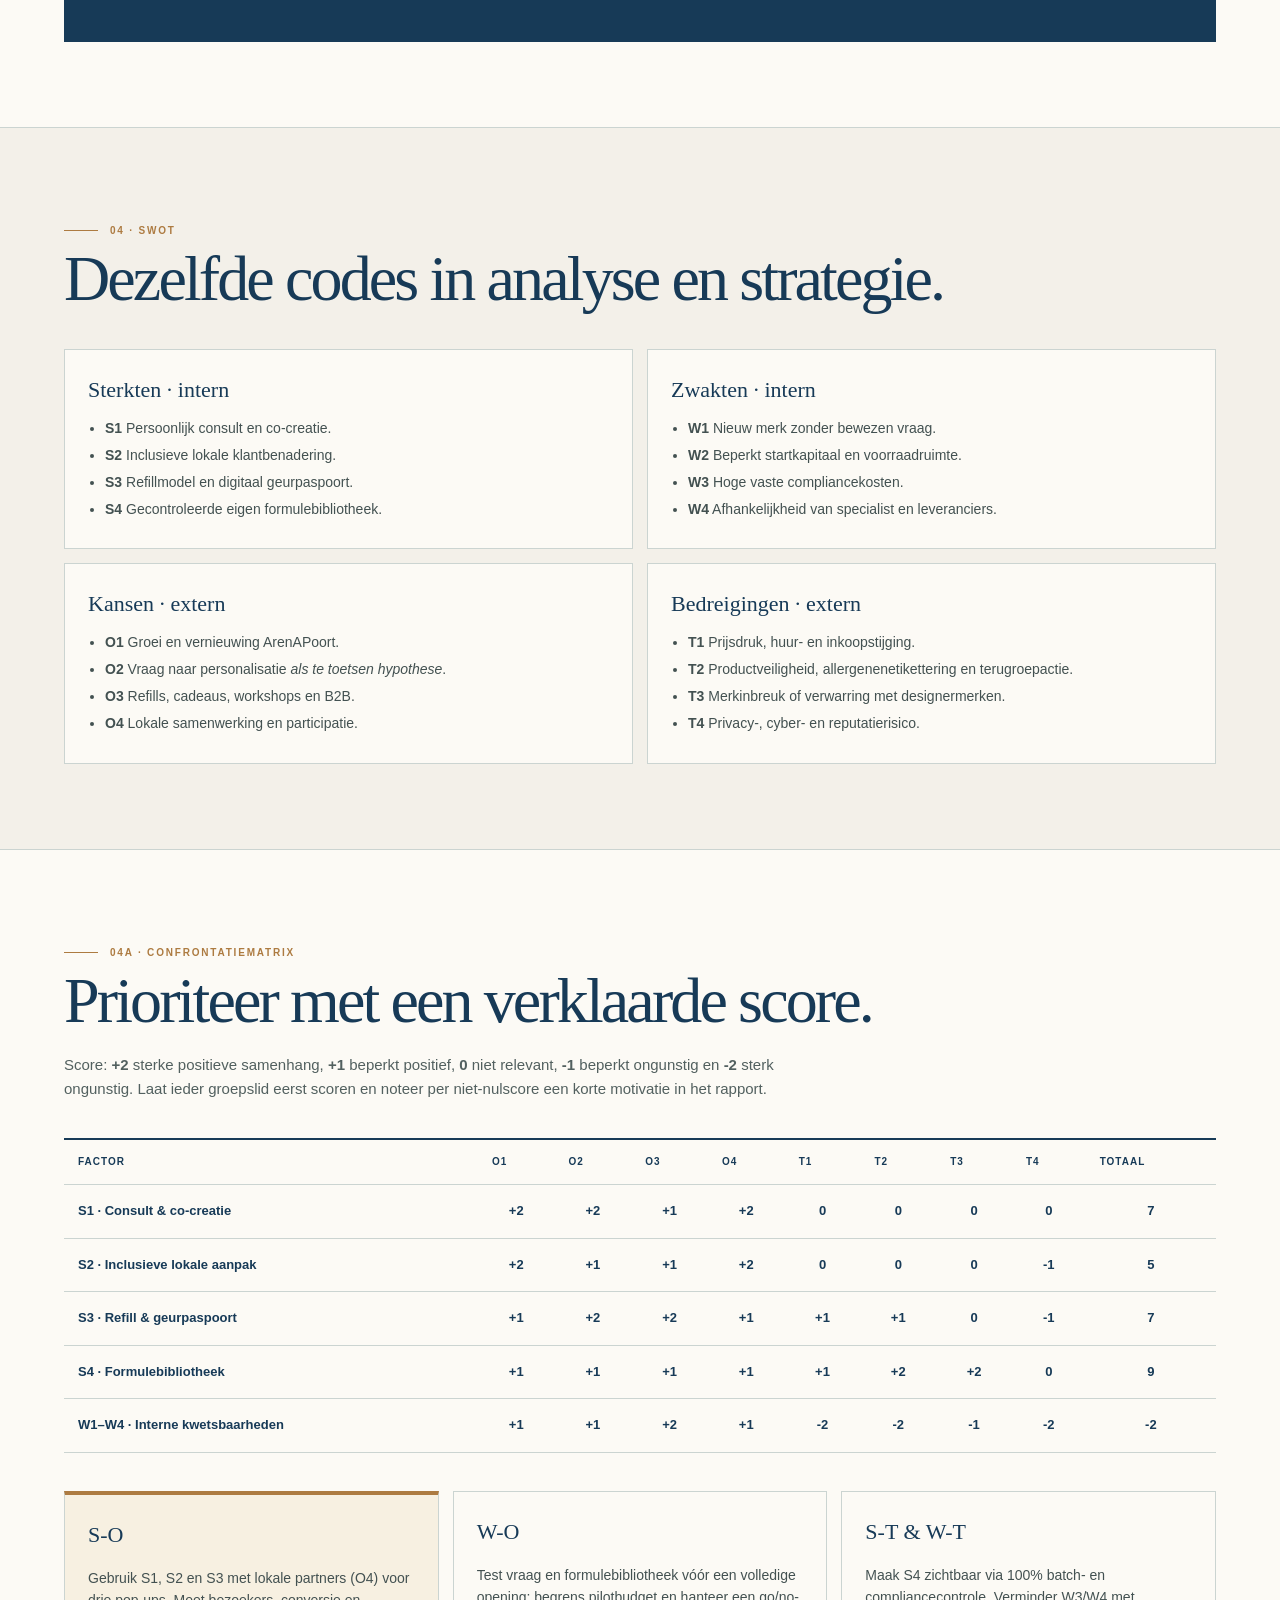
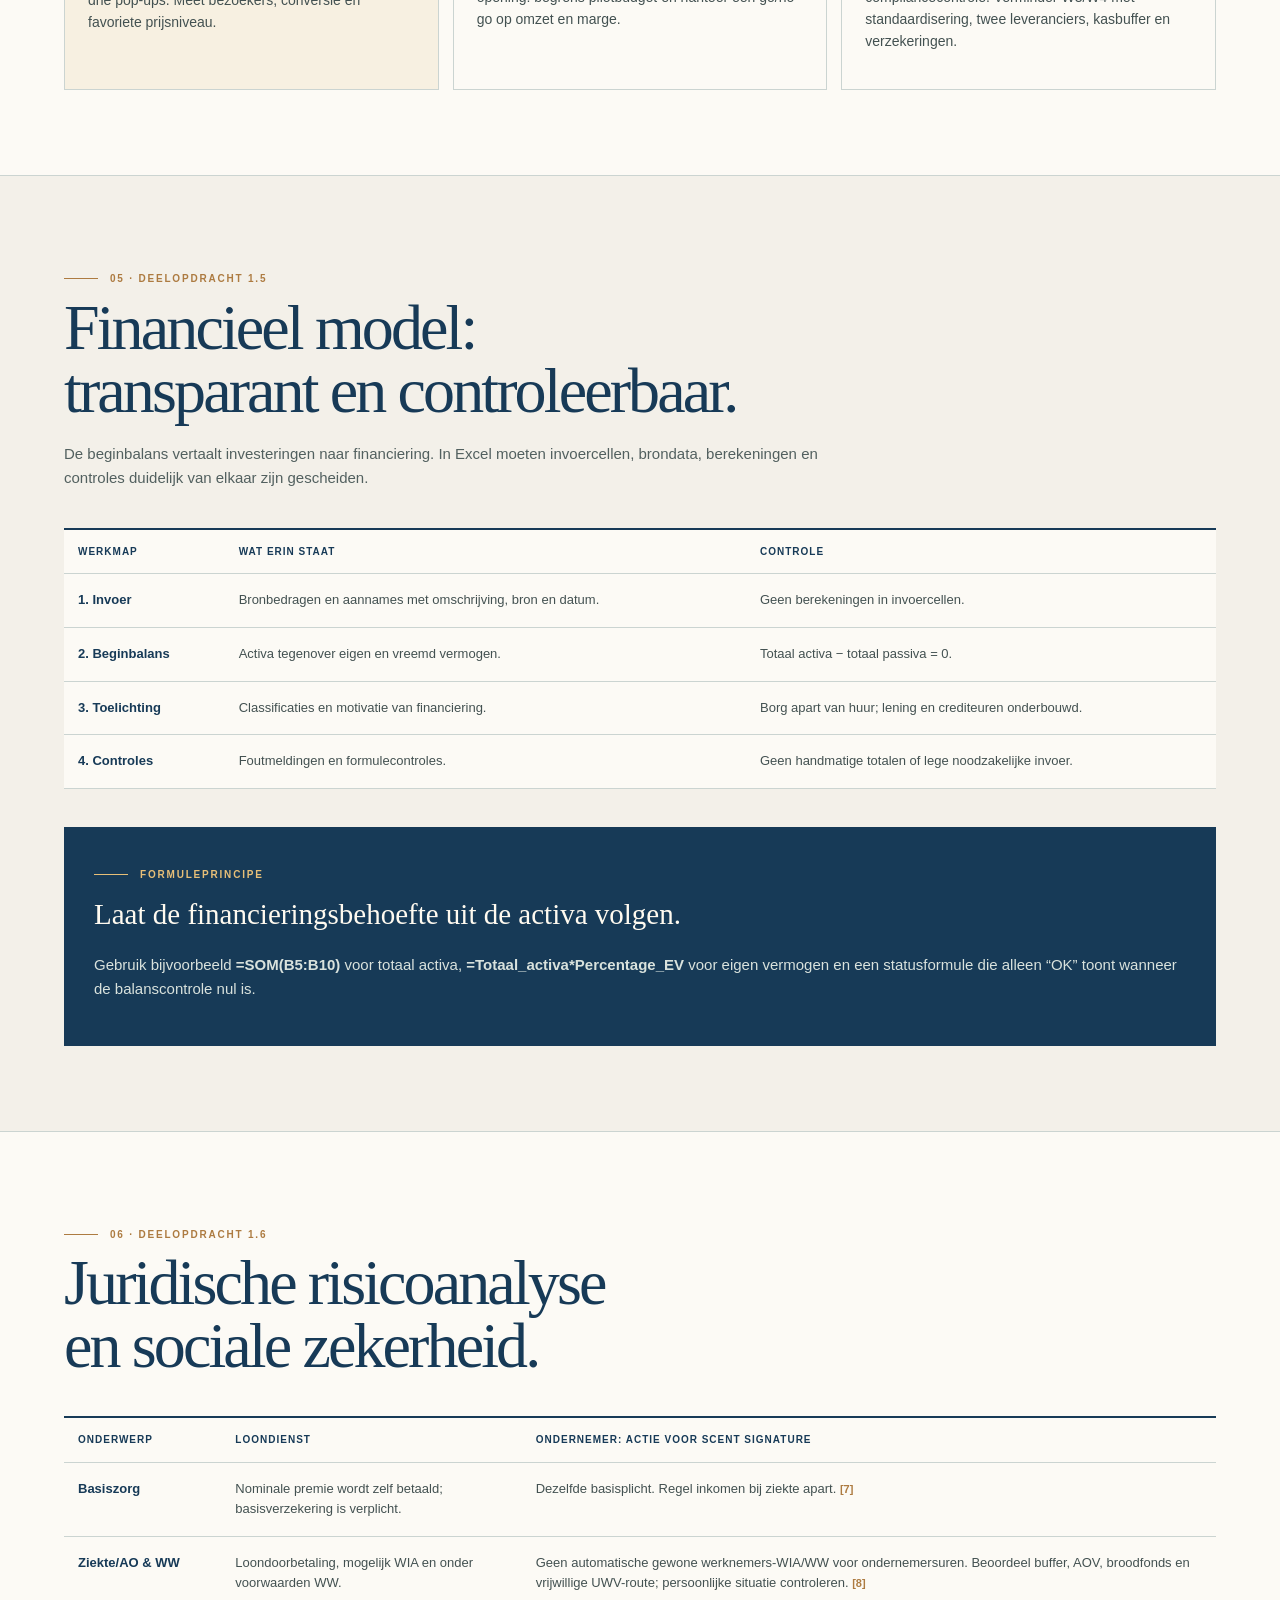
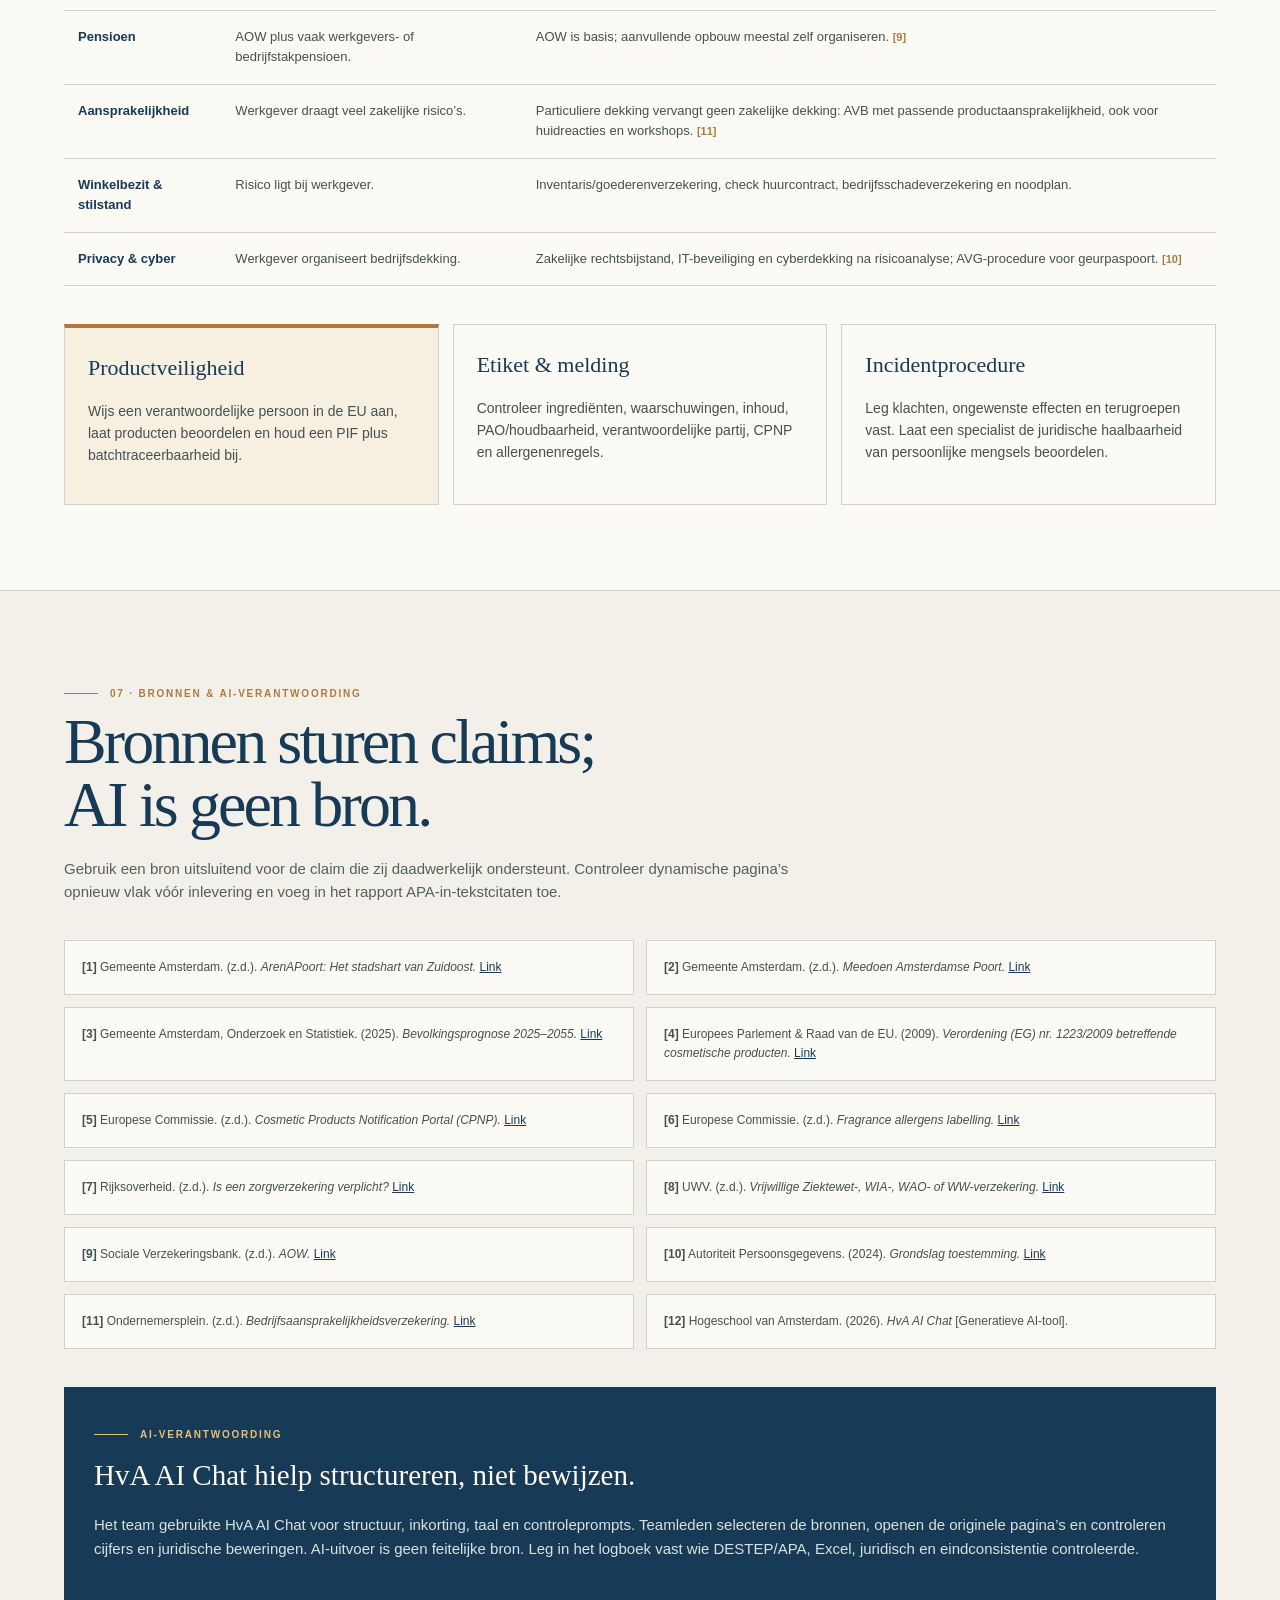
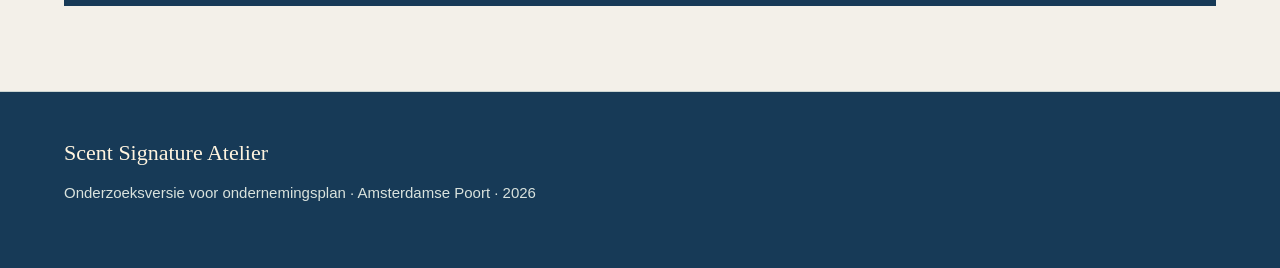
==== commit 8b62a78b: "financial model verbeterrd mogelijk" ====
--- a/index.html
+++ b/index.html
@@ -8,7 +8,53 @@
 <section class="section alt" id="bmc"><div class="container"><p class="label">03 · Business Model Canvas</p><h2>Een model waarin alle delen samenhangen.</h2><div class="bmc"><article class="card"><h3>Klanten & relaties</h3><p><strong>Segmenten:</strong> bewoners/bezoekers, cadeaukopers, parfumliefhebbers en B2B.<br><strong>Relatie:</strong> intake, geurpaspoort met AVG-grondslag, refillherinnering met toestemming en incidentprocedure.</p></article><article class="card focus"><h3>Waarde & kanalen</h3><p>Een persoonlijke, veilige en navulbare geur binnen gecontroleerde formules; winkelconsult, afspraakpagina, social media, pop-ups, QR-herbestellen en B2B-benadering.</p></article><article class="card"><h3>Inkomsten & kosten</h3><p>Custom parfum, collectie, refills, discovery sets, workshops, cadeaubonnen en B2B. Kosten: huur, personeel, grondstoffen, flacons, compliance, verzekering, ICT en marketing.</p></article><article class="card"><h3>Kernmiddelen</h3><p>Pand, geurbar, getrainde medewerkers, veilige formulebibliotheek, productinformatiedossiers, voorraad, CRM en werkkapitaal.</p></article><article class="card"><h3>Kernactiviteiten</h3><p>Consults, afwerken binnen gevalideerde werkwijze, batchregistratie, kwaliteitscontrole, verkoop, workshops, marketing en compliance.</p></article><article class="card"><h3>Kernpartners</h3><p>Veiligheidsbeoordelaar, verantwoordelijke persoon, geurhuis, verpakkingsleverancier, verhuurder, lokale makers en verzekeringsadviseur.</p></article></div><div class="callout"><p class="label">Kernlogica</p><h3>Refillpercentage, besteding, consultcapaciteit en brutomarge bepalen samen de haalbaarheid.</h3><p>Traceerbare partners en veiligheidskennis maken de formulebibliotheek mogelijk. Medewerkers gebruiken die bij consults; winkel, online kanalen en events bereiken klanten. Met toestemming maakt het geurpaspoort herhaalorders mogelijk. De inkomsten moeten onder meer huur, personeel en relatief hoge compliancekosten dragen.</p></div></div></section>
 <section class="section" id="swot"><div class="container"><p class="label">04 · SWOT</p><h2>Dezelfde codes in analyse en strategie.</h2><div class="grid2"><article class="card"><h3>Sterkten · intern</h3><ul><li><strong>S1</strong> Persoonlijk consult en co-creatie.</li><li><strong>S2</strong> Inclusieve lokale klantbenadering.</li><li><strong>S3</strong> Refillmodel en digitaal geurpaspoort.</li><li><strong>S4</strong> Gecontroleerde eigen formulebibliotheek.</li></ul></article><article class="card"><h3>Zwakten · intern</h3><ul><li><strong>W1</strong> Nieuw merk zonder bewezen vraag.</li><li><strong>W2</strong> Beperkt startkapitaal en voorraadruimte.</li><li><strong>W3</strong> Hoge vaste compliancekosten.</li><li><strong>W4</strong> Afhankelijkheid van specialist en leveranciers.</li></ul></article><article class="card"><h3>Kansen · extern</h3><ul><li><strong>O1</strong> Groei en vernieuwing ArenAPoort.</li><li><strong>O2</strong> Vraag naar personalisatie <em>als te toetsen hypothese</em>.</li><li><strong>O3</strong> Refills, cadeaus, workshops en B2B.</li><li><strong>O4</strong> Lokale samenwerking en participatie.</li></ul></article><article class="card"><h3>Bedreigingen · extern</h3><ul><li><strong>T1</strong> Prijsdruk, huur- en inkoopstijging.</li><li><strong>T2</strong> Productveiligheid, allergenenetikettering en terugroepactie.</li><li><strong>T3</strong> Merkinbreuk of verwarring met designermerken.</li><li><strong>T4</strong> Privacy-, cyber- en reputatierisico.</li></ul></article></div></div></section>
 <section class="section alt" id="matrix"><div class="container"><p class="label">04A · Confrontatiematrix</p><h2>Prioriteer met een verklaarde score.</h2><p class="intro">Score: <strong>+2</strong> sterke positieve samenhang, <strong>+1</strong> beperkt positief, <strong>0</strong> niet relevant, <strong>-1</strong> beperkt ongunstig en <strong>-2</strong> sterk ongunstig. Laat ieder groepslid eerst scoren en noteer per niet-nulscore een korte motivatie in het rapport.</p><div class="tablebox"><table><thead><tr><th>Factor</th><th>O1</th><th>O2</th><th>O3</th><th>O4</th><th>T1</th><th>T2</th><th>T3</th><th>T4</th><th>Totaal</th></tr></thead><tbody><tr><td>S1 · Consult & co-creatie</td><td class="score">+2</td><td class="score">+2</td><td class="score">+1</td><td class="score">+2</td><td class="score">0</td><td class="score">0</td><td class="score">0</td><td class="score">0</td><td class="score">7</td></tr><tr><td>S2 · Inclusieve lokale aanpak</td><td class="score">+2</td><td class="score">+1</td><td class="score">+1</td><td class="score">+2</td><td class="score">0</td><td class="score">0</td><td class="score">0</td><td class="score">-1</td><td class="score">5</td></tr><tr><td>S3 · Refill & geurpaspoort</td><td class="score">+1</td><td class="score">+2</td><td class="score">+2</td><td class="score">+1</td><td class="score">+1</td><td class="score">+1</td><td class="score">0</td><td class="score">-1</td><td class="score">7</td></tr><tr><td>S4 · Formulebibliotheek</td><td class="score">+1</td><td class="score">+1</td><td class="score">+1</td><td class="score">+1</td><td class="score">+1</td><td class="score">+2</td><td class="score">+2</td><td class="score">0</td><td class="score">9</td></tr><tr><td>W1–W4 · Interne kwetsbaarheden</td><td class="score">+1</td><td class="score">+1</td><td class="score">+2</td><td class="score">+1</td><td class="score">-2</td><td class="score">-2</td><td class="score">-1</td><td class="score">-2</td><td class="score">-2</td></tr></tbody></table></div><div class="grid3"><article class="card focus"><h3>S-O</h3><p>Gebruik S1, S2 en S3 met lokale partners (O4) voor drie pop-ups. Meet bezoekers, conversie en favoriete prijsniveau.</p></article><article class="card"><h3>W-O</h3><p>Test vraag en formulebibliotheek vóór een volledige opening: begrens pilotbudget en hanteer een go/no-go op omzet en marge.</p></article><article class="card"><h3>S-T & W-T</h3><p>Maak S4 zichtbaar via 100% batch- en compliancecontrole. Verminder W3/W4 met standaardisering, twee leveranciers, kasbuffer en verzekeringen.</p></article></div></div></section>
-<section class="section" id="financieel"><div class="container"><p class="label">05 · Deelopdracht 1.5</p><h2>Financieel model:<br>transparant en controleerbaar.</h2></div><div class="tablebox"><table><thead><tr><th>Werkmap</th><th>Wat erin staat</th><th>Controle</th></tr></thead><tbody><tr><td>1_Invoer</td><td>Bronbedragen en aannames met omschrijving, bron en datum.</td><td>Geen berekeningen in invoercellen.</td></tr><tr><td>2_Beginbalans</td><td>Activa tegenover eigen en vreemd vermogen.</td><td>Totaal activa − totaal passiva = 0.</td></tr><tr><td>3_Toelichting</td><td>Classificaties en motivatie financiering.</td><td>Borg apart van huur; lening en crediteuren onderbouwd.</td></tr><tr><td>4_Controles</td><td>Foutmeldingen en formulecontroles.</td><td>Geen handmatige totalen of lege noodzakelijke invoer.</td></tr></tbody></table></div><div class="callout"><p class="label">Formuleprincipe</p><h3>Laat de financieringsbehoefte uit de activa volgen.</h3><p>Gebruik bijvoorbeeld <strong>=SOM(B5:B10)</strong> voor totaal activa, <strong>=Totaal_activa*Percentage_EV</strong> voor eigen vermogen, <strong>=Totaal_activa-Eigen_vermogen-Crediteuren</strong> voor resterende financiering en een statusformule die alleen “OK” toont wanneer de balanscontrole nul is.</p></div></div></section>
+<section class="section" id="financieel">
+  <div class="container">
+    <p class="label no-line">05 · Deelopdracht 1.5</p>
+    <h2>Financieel model:<br>transparant en controleerbaar.</h2>
+    <p class="intro">De beginbalans vertaalt investeringen naar financiering. In Excel moeten invoercellen, brondata, berekeningen en controles duidelijk van elkaar zijn gescheiden.</p>
+
+    <div class="tablebox">
+      <table>
+        <thead>
+          <tr>
+            <th>Werkmap</th>
+            <th>Wat erin staat</th>
+            <th>Controle</th>
+          </tr>
+        </thead>
+        <tbody>
+          <tr>
+            <td>1. Invoer</td>
+            <td>Bronbedragen en aannames met omschrijving, bron en datum.</td>
+            <td>Geen berekeningen in invoercellen.</td>
+          </tr>
+          <tr>
+            <td>2. Beginbalans</td>
+            <td>Activa tegenover eigen en vreemd vermogen.</td>
+            <td>Totaal activa − totaal passiva = 0.</td>
+          </tr>
+          <tr>
+            <td>3. Toelichting</td>
+            <td>Classificaties en motivatie van financiering.</td>
+            <td>Borg apart van huur; lening en crediteuren onderbouwd.</td>
+          </tr>
+          <tr>
+            <td>4. Controles</td>
+            <td>Foutmeldingen en formulecontroles.</td>
+            <td>Geen handmatige totalen of lege noodzakelijke invoer.</td>
+          </tr>
+        </tbody>
+      </table>
+    </div>
+
+    <div class="callout">
+      <p class="label">Formuleprincipe</p>
+      <h3>Laat de financieringsbehoefte uit de activa volgen.</h3>
+      <p>Gebruik bijvoorbeeld <strong>=SOM(B5:B10)</strong> voor totaal activa, <strong>=Totaal_activa*Percentage_EV</strong> voor eigen vermogen en een statusformule die alleen “OK” toont wanneer de balanscontrole nul is.</p>
+    </div>
+  </div>
+</section>
 <section class="section alt" id="juridisch"><div class="container"><p class="label">06 · Deelopdracht 1.6</p><h2>Juridische risicoanalyse<br>en sociale zekerheid.</h2><div class="tablebox"><table><thead><tr><th>Onderwerp</th><th>Loondienst</th><th>Ondernemer: actie voor Scent Signature</th></tr></thead><tbody><tr><td>Basiszorg</td><td>Nominale premie wordt zelf betaald; basisverzekering is verplicht.</td><td>Dezelfde basisplicht. Regel inkomen bij ziekte apart. <a class="cite" href="#s7">[7]</a></td></tr><tr><td>Ziekte/AO & WW</td><td>Loondoorbetaling, mogelijk WIA en onder voorwaarden WW.</td><td>Geen automatische gewone werknemers-WIA/WW voor ondernemersuren. Beoordeel buffer, AOV, broodfonds en vrijwillige UWV-route; persoonlijke situatie controleren. <a class="cite" href="#s8">[8]</a></td></tr><tr><td>Pensioen</td><td>AOW plus vaak werkgevers- of bedrijfstakpensioen.</td><td>AOW is basis; aanvullende opbouw meestal zelf organiseren. <a class="cite" href="#s9">[9]</a></td></tr><tr><td>Aansprakelijkheid</td><td>Werkgever draagt veel zakelijke risico’s.</td><td>Particuliere dekking vervangt geen zakelijke dekking: AVB met passende productaansprakelijkheid, ook voor huidreacties en workshops. <a class="cite" href="#s11">[11]</a></td></tr><tr><td>Winkelbezit & stilstand</td><td>Risico ligt bij werkgever.</td><td>Inventaris/goederenverzekering, check huurcontract, bedrijfsschadeverzekering en noodplan.</td></tr><tr><td>Privacy & cyber</td><td>Werkgever organiseert bedrijfsdekking.</td><td>Zakelijke rechtsbijstand, IT-beveiliging en cyberdekking na risicoanalyse; AVG-procedure voor geurpaspoort. <a class="cite" href="#s10">[10]</a></td></tr></tbody></table></div><div class="grid3"><article class="card focus"><h3>Productveiligheid</h3><p>Wijs een verantwoordelijke persoon in de EU aan, laat producten beoordelen en houd een PIF plus batchtraceerbaarheid bij.</p></article><article class="card"><h3>Etiket & melding</h3><p>Controleer ingrediënten, waarschuwingen, inhoud, PAO/houdbaarheid, verantwoordelijke partij, CPNP en allergenenregels.</p></article><article class="card"><h3>Incidentprocedure</h3><p>Leg klachten, ongewenste effecten en terugroepen vast. Laat een specialist de juridische haalbaarheid van persoonlijke mengsels beoordelen.</p></article></div></div></section>
 <section class="section" id="bronnen"><div class="container"><p class="label">07 · Bronnen & AI-verantwoording</p><h2>Bronnen sturen claims;<br>AI is geen bron.</h2><p class="intro">Gebruik een bron uitsluitend voor de claim die zij daadwerkelijk ondersteunt. Controleer dynamische pagina’s opnieuw vlak vóór inlevering en voeg in het rapport APA-in-tekstcitaten toe.</p><div class="sources"><div class="source" id="s1"><strong>[1]</strong> Gemeente Amsterdam. (z.d.). <em>ArenAPoort: Het stadshart van Zuidoost.</em> <a href="https://www.amsterdam.nl/projecten/arenapoort/" target="_blank">Link</a></div><div class="source" id="s2"><strong>[2]</strong> Gemeente Amsterdam. (z.d.). <em>Meedoen Amsterdamse Poort.</em> <a href="https://www.amsterdam.nl/projecten/arenapoort/meedoen/" target="_blank">Link</a></div><div class="source" id="s3"><strong>[3]</strong> Gemeente Amsterdam, Onderzoek en Statistiek. (2025). <em>Bevolkingsprognose 2025–2055.</em> <a href="https://onderzoek.amsterdam.nl/artikel/bevolkingsprognose-2025-2055" target="_blank">Link</a></div><div class="source" id="s4"><strong>[4]</strong> Europees Parlement & Raad van de EU. (2009). <em>Verordening (EG) nr. 1223/2009 betreffende cosmetische producten.</em> <a href="https://eur-lex.europa.eu/legal-content/NL/TXT/?uri=CELEX:02009R1223-20240404" target="_blank">Link</a></div><div class="source" id="s5"><strong>[5]</strong> Europese Commissie. (z.d.). <em>Cosmetic Products Notification Portal (CPNP).</em> <a href="https://single-market-economy.ec.europa.eu/sectors/cosmetics/cosmetic-product-notification-portal_en" target="_blank">Link</a></div><div class="source" id="s6"><strong>[6]</strong> Europese Commissie. (z.d.). <em>Fragrance allergens labelling.</em> <a href="https://single-market-economy.ec.europa.eu/sectors/cosmetics/cosmetic-products-specific-topics/fragrance-allergens-labelling_en" target="_blank">Link</a></div><div class="source" id="s7"><strong>[7]</strong> Rijksoverheid. (z.d.). <em>Is een zorgverzekering verplicht?</em> <a href="https://www.rijksoverheid.nl/vraag-en-antwoord/zorgverzekering/ben-ik-verplicht-een-zorgverzekering-af-te-sluiten" target="_blank">Link</a></div><div class="source" id="s8"><strong>[8]</strong> UWV. (z.d.). <em>Vrijwillige Ziektewet-, WIA-, WAO- of WW-verzekering.</em> <a href="https://www.uwv.nl/nl/verzekeren/vrijwillige-verzekering/verzekering-zw-wia-wao-ww" target="_blank">Link</a></div><div class="source" id="s9"><strong>[9]</strong> Sociale Verzekeringsbank. (z.d.). <em>AOW.</em> <a href="https://www.svb.nl/nl/aow" target="_blank">Link</a></div><div class="source" id="s10"><strong>[10]</strong> Autoriteit Persoonsgegevens. (2024). <em>Grondslag toestemming.</em> <a href="https://www.autoriteitpersoonsgegevens.nl/themas/basis-avg/avg-algemeen/grondslag-toestemming" target="_blank">Link</a></div><div class="source" id="s11"><strong>[11]</strong> Ondernemersplein. (z.d.). <em>Bedrijfsaansprakelijkheidsverzekering.</em> <a href="https://ondernemersplein.overheid.nl/bedrijfsvoering/verzekeringen/verzekering-bedrijfsaansprakelijkheid/" target="_blank">Link</a></div><div class="source"><strong>[12]</strong> Hogeschool van Amsterdam. (2026). <em>HvA AI Chat</em> [Generatieve AI-tool].</div></div><div class="callout"><p class="label">AI-verantwoording</p><h3>HvA AI Chat hielp structureren, niet bewijzen.</h3><p>Het team gebruikte HvA AI Chat voor structuur, inkorting, taal en controleprompts. Teamleden selecteren de bronnen, openen de originele pagina’s en controleren cijfers en juridische beweringen. AI-uitvoer is geen feitelijke bron. Leg in het logboek vast wie DESTEP/APA, Excel, juridisch en eindconsistentie controleerde.</p></div></div></section>
 </main><footer><div class="container"><strong>Scent Signature Atelier</strong><p>Onderzoeksversie voor ondernemingsplan · Amsterdamse Poort · 2026</p></div></footer></body></html>
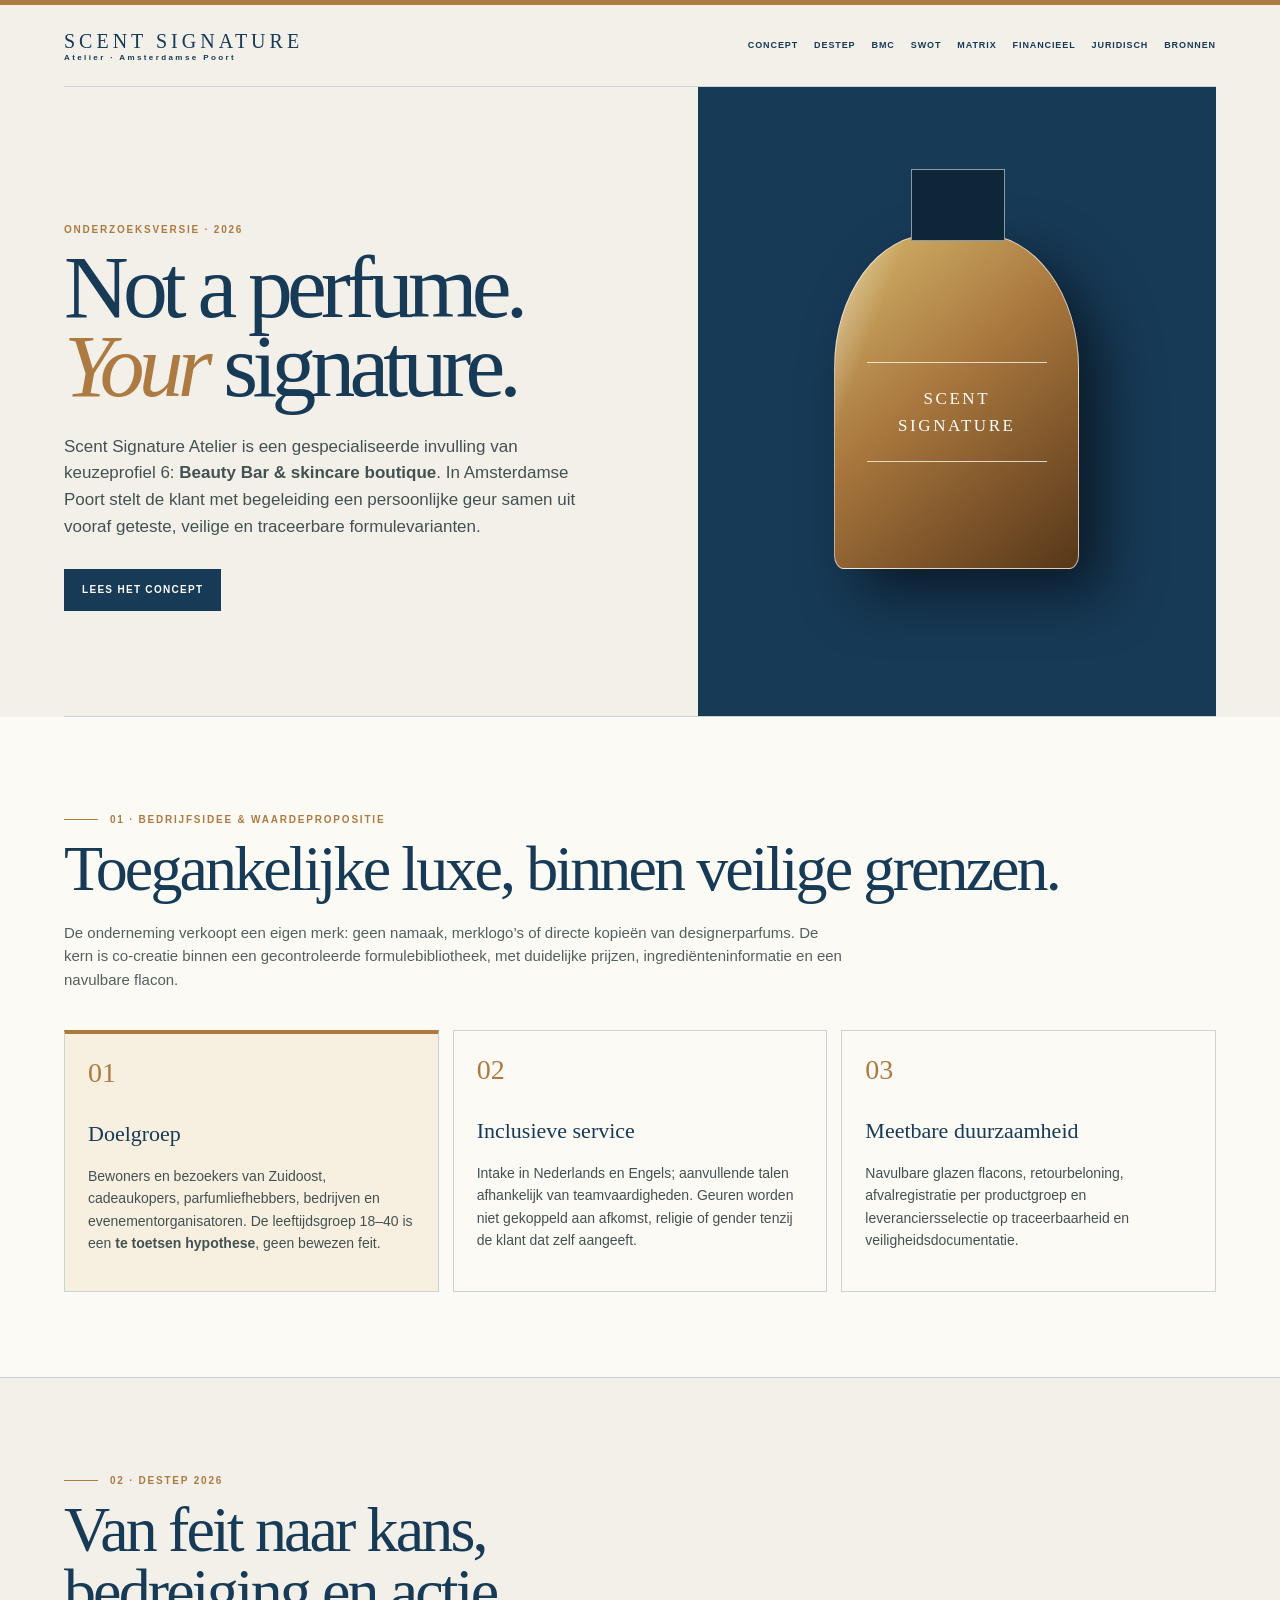
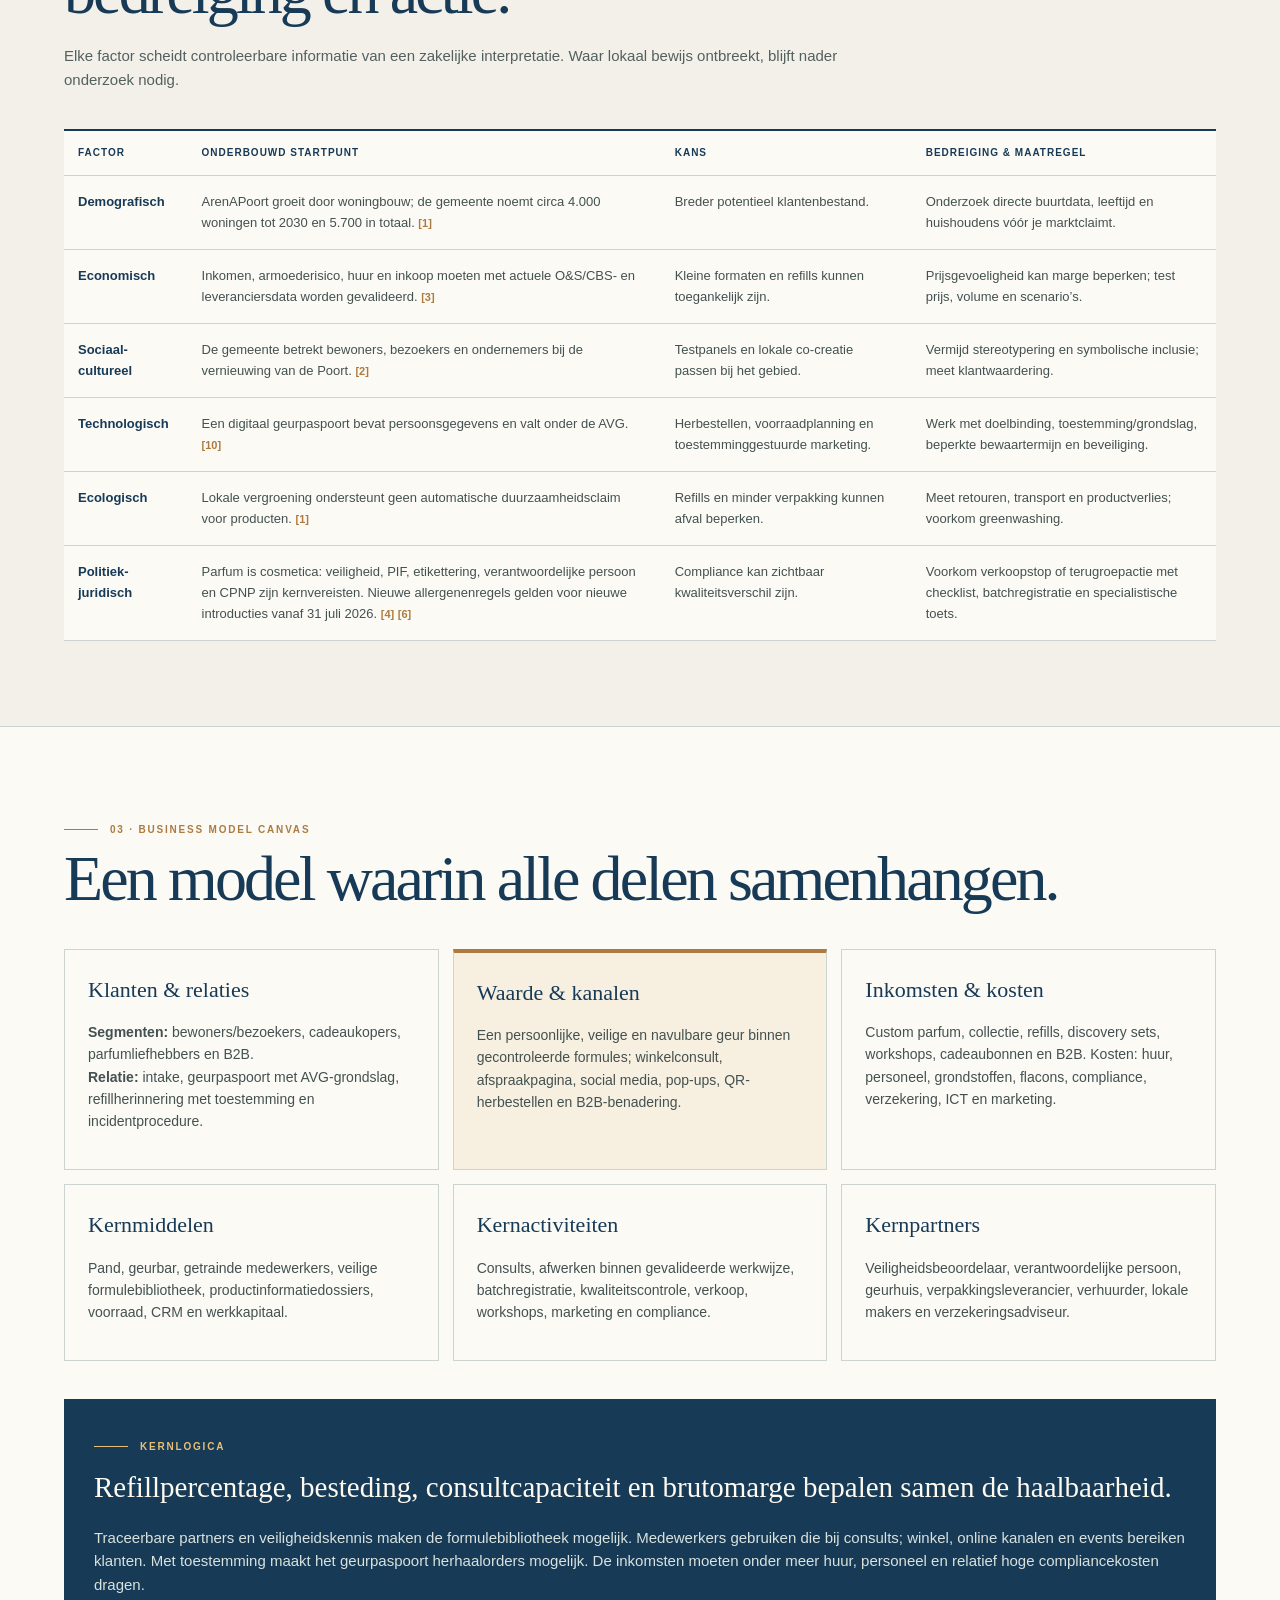
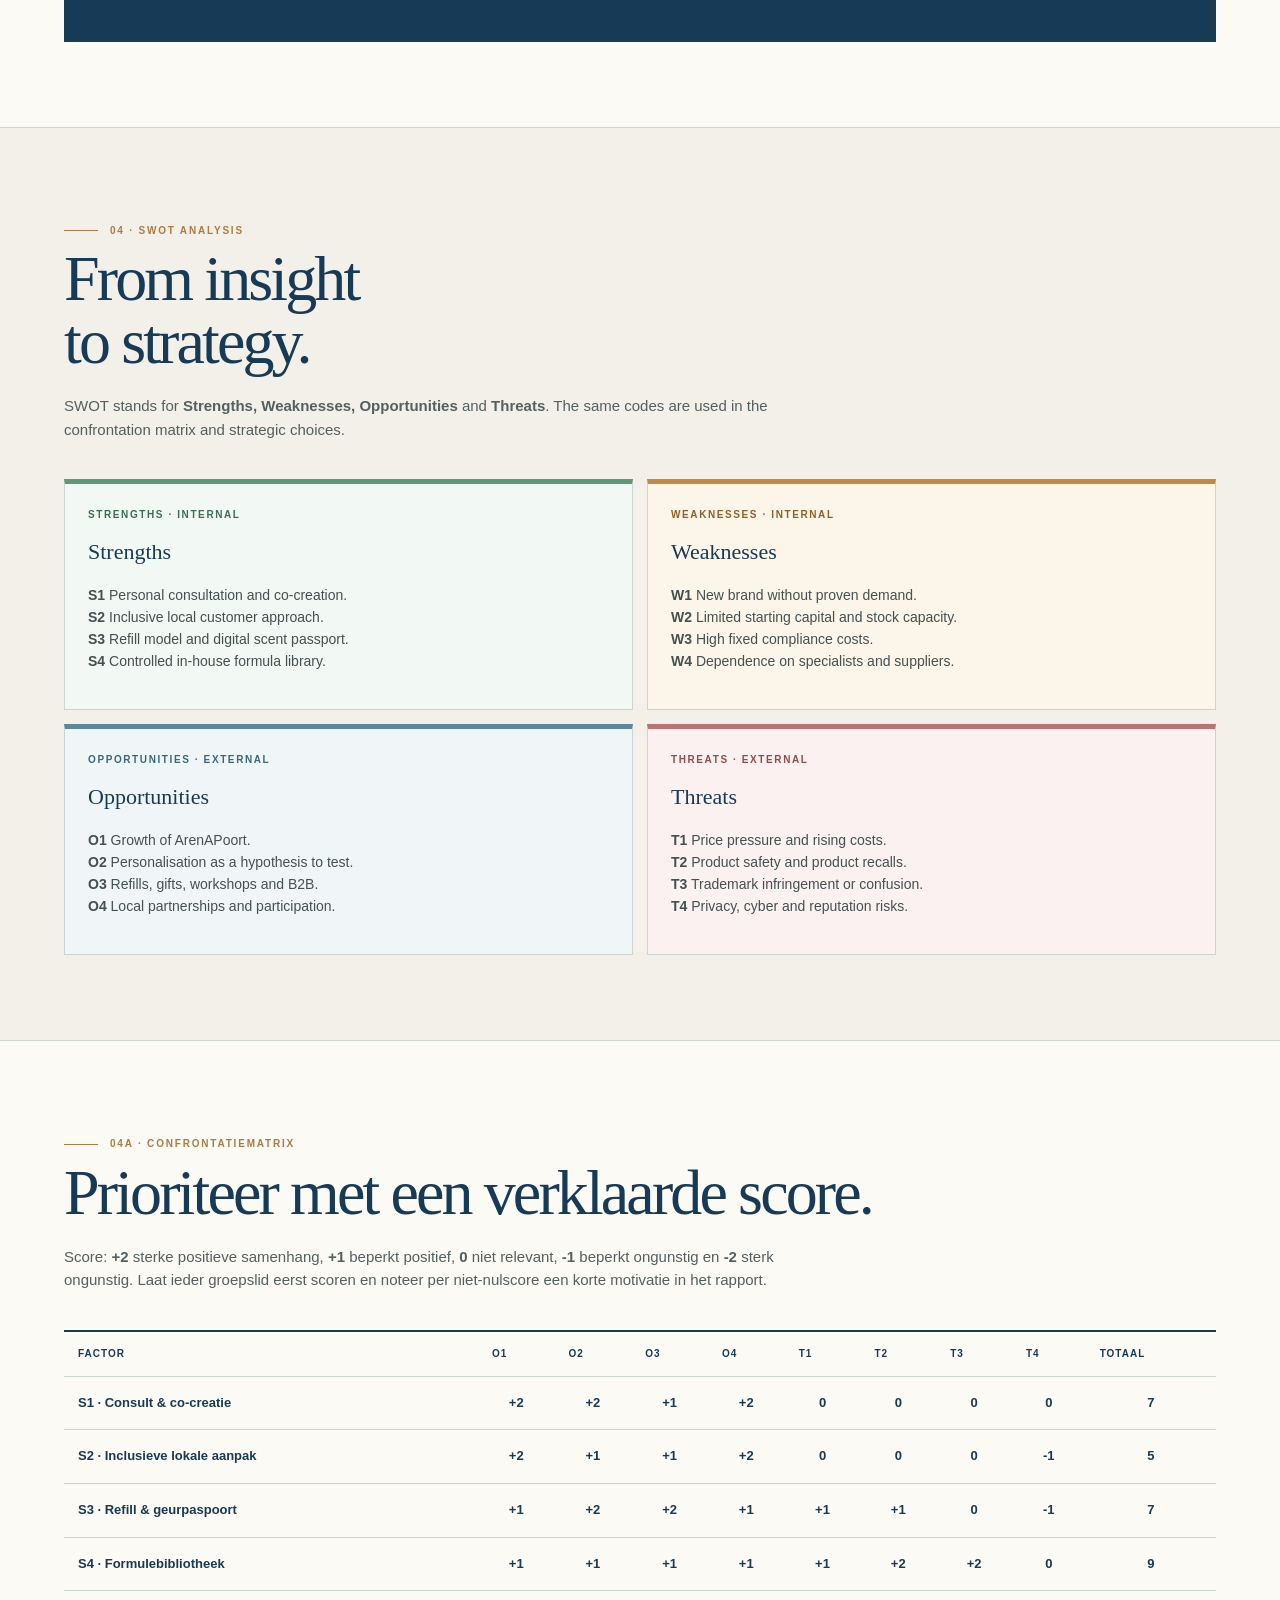
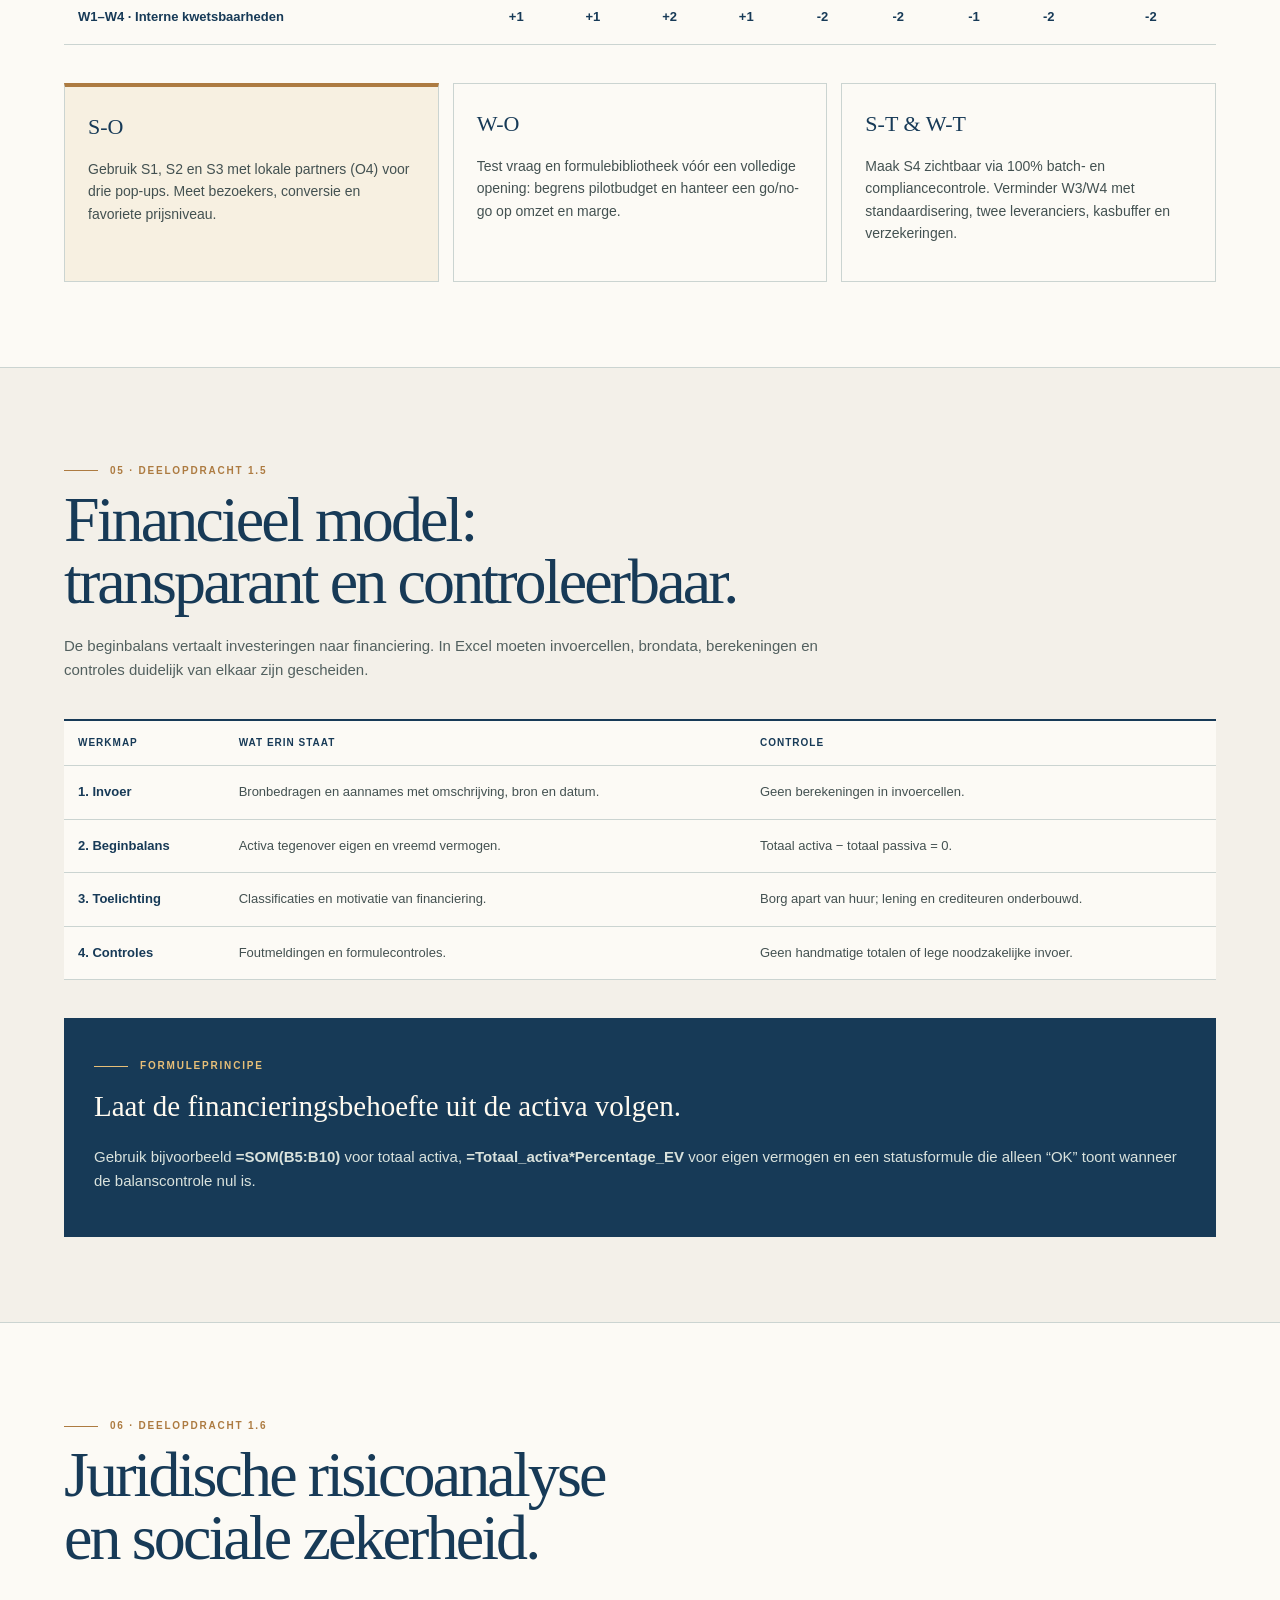
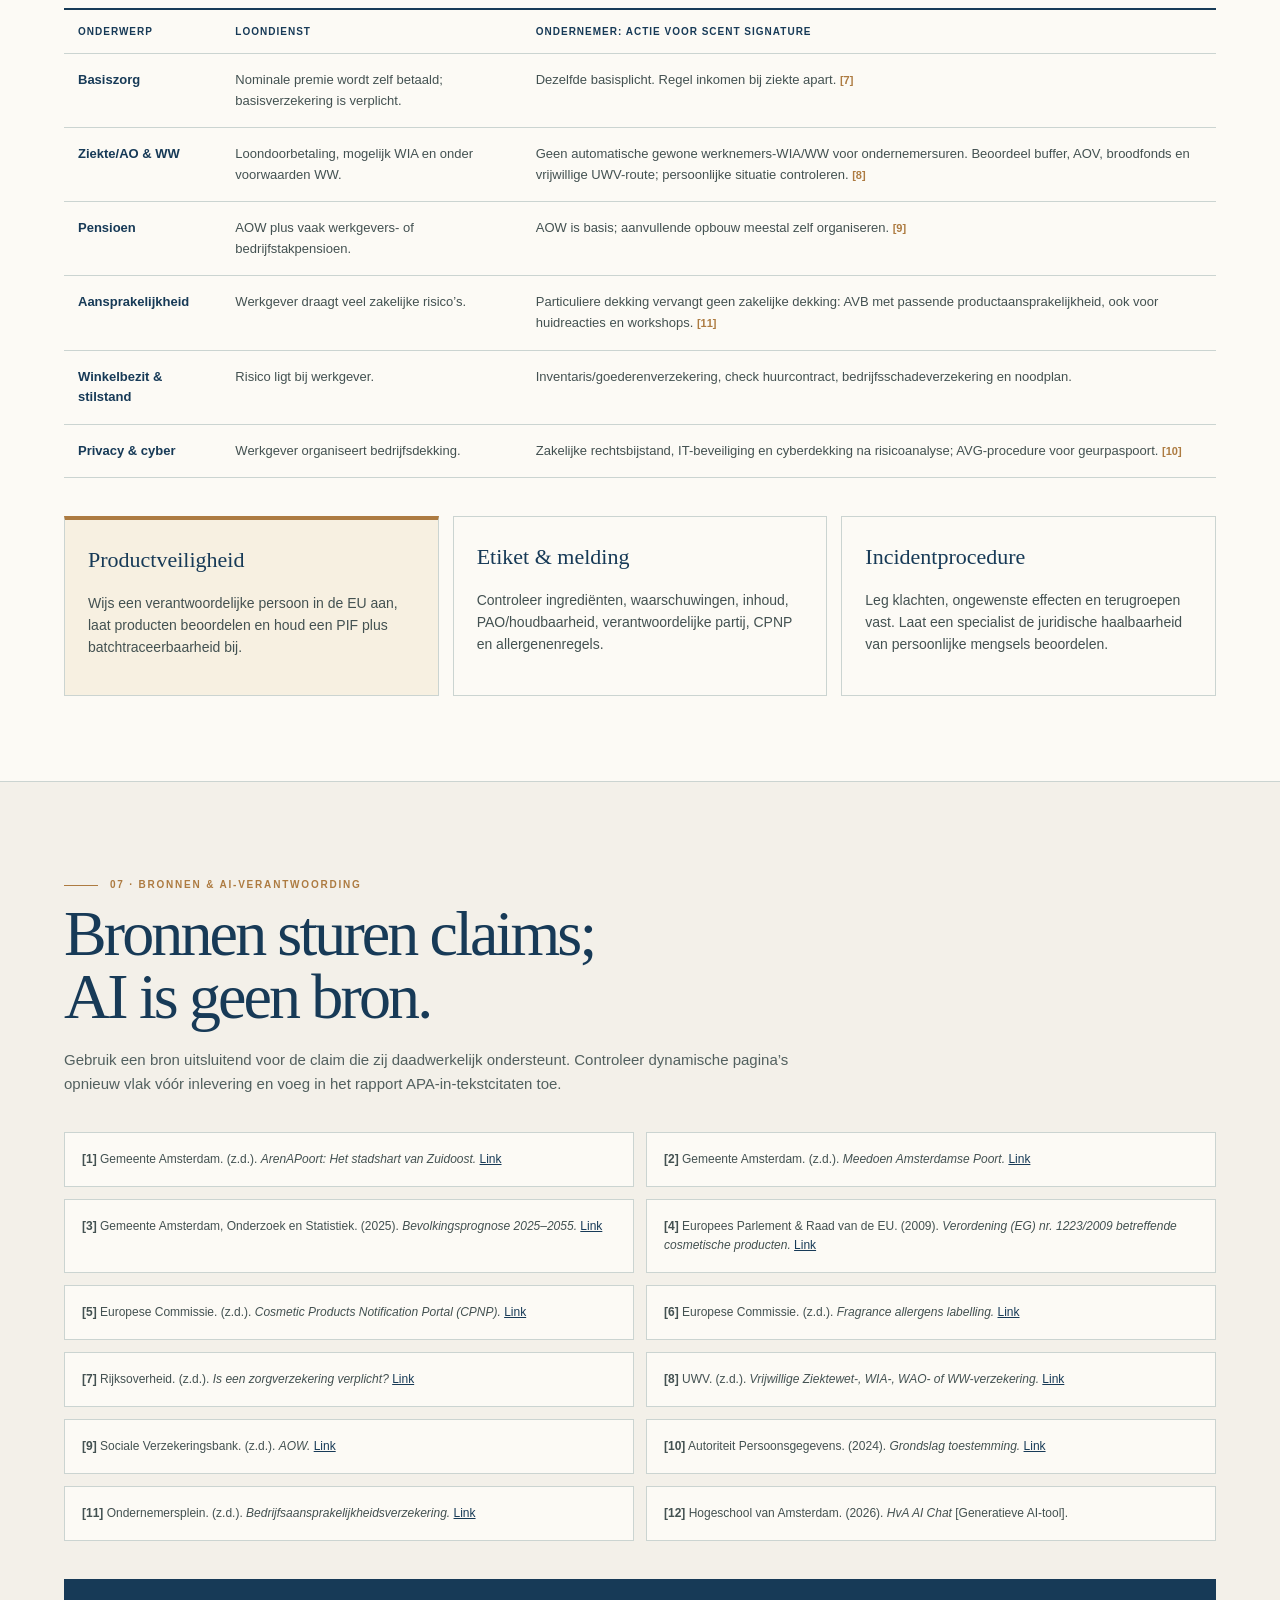
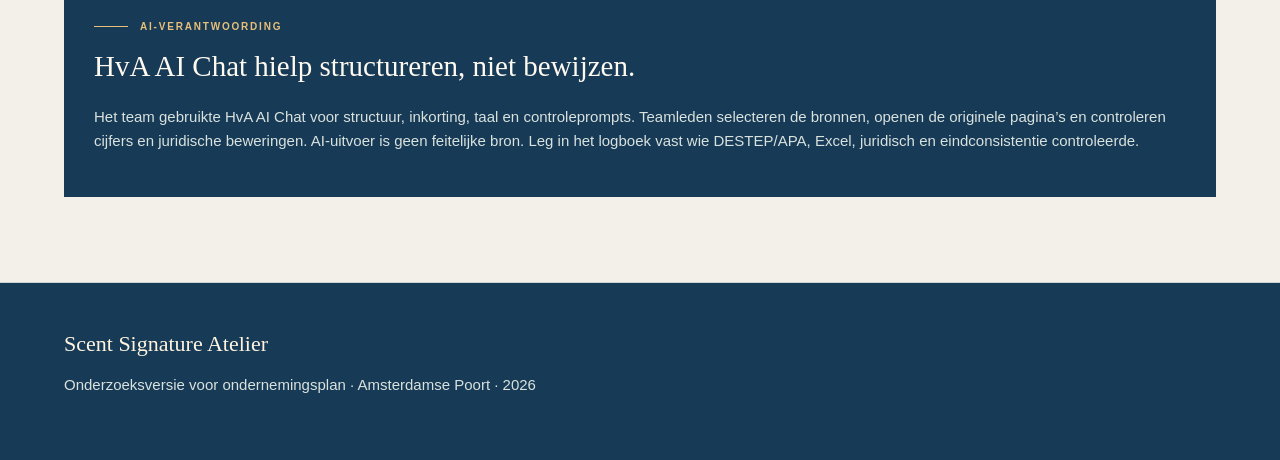
==== commit 4258c4c6: "new swot analysis" ====
--- a/index.html
+++ b/index.html
@@ -6,7 +6,51 @@
 <section class="section alt" id="concept"><div class="container"><p class="label">01 · Bedrijfsidee & waardepropositie</p><h2>Toegankelijke luxe, binnen veilige grenzen.</h2><p class="intro">De onderneming verkoopt een eigen merk: geen namaak, merklogo’s of directe kopieën van designerparfums. De kern is co-creatie binnen een gecontroleerde formulebibliotheek, met duidelijke prijzen, ingrediënteninformatie en een navulbare flacon.</p><div class="grid3"><article class="card focus"><span class="number">01</span><h3>Doelgroep</h3><p>Bewoners en bezoekers van Zuidoost, cadeaukopers, parfumliefhebbers, bedrijven en evenementorganisatoren. De leeftijdsgroep 18–40 is een <strong>te toetsen hypothese</strong>, geen bewezen feit.</p></article><article class="card"><span class="number">02</span><h3>Inclusieve service</h3><p>Intake in Nederlands en Engels; aanvullende talen afhankelijk van teamvaardigheden. Geuren worden niet gekoppeld aan afkomst, religie of gender tenzij de klant dat zelf aangeeft.</p></article><article class="card"><span class="number">03</span><h3>Meetbare duurzaamheid</h3><p>Navulbare glazen flacons, retourbeloning, afvalregistratie per productgroep en leveranciersselectie op traceerbaarheid en veiligheidsdocumentatie.</p></article></div></div></section>
 <section class="section" id="destep"><div class="container"><p class="label">02 · DESTEP 2026</p><h2>Van feit naar kans,<br>bedreiging en actie.</h2><p class="intro">Elke factor scheidt controleerbare informatie van een zakelijke interpretatie. Waar lokaal bewijs ontbreekt, blijft nader onderzoek nodig.</p><div class="tablebox"><table><thead><tr><th>Factor</th><th>Onderbouwd startpunt</th><th>Kans</th><th>Bedreiging & maatregel</th></tr></thead><tbody><tr><td>Demografisch</td><td>ArenAPoort groeit door woningbouw; de gemeente noemt circa 4.000 woningen tot 2030 en 5.700 in totaal. <a class="cite" href="#s1">[1]</a></td><td>Breder potentieel klantenbestand.</td><td>Onderzoek directe buurtdata, leeftijd en huishoudens vóór je marktclaimt.</td></tr><tr><td>Economisch</td><td>Inkomen, armoederisico, huur en inkoop moeten met actuele O&amp;S/CBS- en leveranciersdata worden gevalideerd. <a class="cite" href="#s3">[3]</a></td><td>Kleine formaten en refills kunnen toegankelijk zijn.</td><td>Prijsgevoeligheid kan marge beperken; test prijs, volume en scenario’s.</td></tr><tr><td>Sociaal-cultureel</td><td>De gemeente betrekt bewoners, bezoekers en ondernemers bij de vernieuwing van de Poort. <a class="cite" href="#s2">[2]</a></td><td>Testpanels en lokale co-creatie passen bij het gebied.</td><td>Vermijd stereotypering en symbolische inclusie; meet klantwaardering.</td></tr><tr><td>Technologisch</td><td>Een digitaal geurpaspoort bevat persoonsgegevens en valt onder de AVG. <a class="cite" href="#s10">[10]</a></td><td>Herbestellen, voorraadplanning en toestemminggestuurde marketing.</td><td>Werk met doelbinding, toestemming/grondslag, beperkte bewaartermijn en beveiliging.</td></tr><tr><td>Ecologisch</td><td>Lokale vergroening ondersteunt geen automatische duurzaamheidsclaim voor producten. <a class="cite" href="#s1">[1]</a></td><td>Refills en minder verpakking kunnen afval beperken.</td><td>Meet retouren, transport en productverlies; voorkom greenwashing.</td></tr><tr><td>Politiek-juridisch</td><td>Parfum is cosmetica: veiligheid, PIF, etikettering, verantwoordelijke persoon en CPNP zijn kernvereisten. Nieuwe allergenenregels gelden voor nieuwe introducties vanaf 31 juli 2026. <a class="cite" href="#s4">[4]</a> <a class="cite" href="#s6">[6]</a></td><td>Compliance kan zichtbaar kwaliteitsverschil zijn.</td><td>Voorkom verkoopstop of terugroepactie met checklist, batchregistratie en specialistische toets.</td></tr></tbody></table></div></div></section>
 <section class="section alt" id="bmc"><div class="container"><p class="label">03 · Business Model Canvas</p><h2>Een model waarin alle delen samenhangen.</h2><div class="bmc"><article class="card"><h3>Klanten & relaties</h3><p><strong>Segmenten:</strong> bewoners/bezoekers, cadeaukopers, parfumliefhebbers en B2B.<br><strong>Relatie:</strong> intake, geurpaspoort met AVG-grondslag, refillherinnering met toestemming en incidentprocedure.</p></article><article class="card focus"><h3>Waarde & kanalen</h3><p>Een persoonlijke, veilige en navulbare geur binnen gecontroleerde formules; winkelconsult, afspraakpagina, social media, pop-ups, QR-herbestellen en B2B-benadering.</p></article><article class="card"><h3>Inkomsten & kosten</h3><p>Custom parfum, collectie, refills, discovery sets, workshops, cadeaubonnen en B2B. Kosten: huur, personeel, grondstoffen, flacons, compliance, verzekering, ICT en marketing.</p></article><article class="card"><h3>Kernmiddelen</h3><p>Pand, geurbar, getrainde medewerkers, veilige formulebibliotheek, productinformatiedossiers, voorraad, CRM en werkkapitaal.</p></article><article class="card"><h3>Kernactiviteiten</h3><p>Consults, afwerken binnen gevalideerde werkwijze, batchregistratie, kwaliteitscontrole, verkoop, workshops, marketing en compliance.</p></article><article class="card"><h3>Kernpartners</h3><p>Veiligheidsbeoordelaar, verantwoordelijke persoon, geurhuis, verpakkingsleverancier, verhuurder, lokale makers en verzekeringsadviseur.</p></article></div><div class="callout"><p class="label">Kernlogica</p><h3>Refillpercentage, besteding, consultcapaciteit en brutomarge bepalen samen de haalbaarheid.</h3><p>Traceerbare partners en veiligheidskennis maken de formulebibliotheek mogelijk. Medewerkers gebruiken die bij consults; winkel, online kanalen en events bereiken klanten. Met toestemming maakt het geurpaspoort herhaalorders mogelijk. De inkomsten moeten onder meer huur, personeel en relatief hoge compliancekosten dragen.</p></div></div></section>
-<section class="section" id="swot"><div class="container"><p class="label">04 · SWOT</p><h2>Dezelfde codes in analyse en strategie.</h2><div class="grid2"><article class="card"><h3>Sterkten · intern</h3><ul><li><strong>S1</strong> Persoonlijk consult en co-creatie.</li><li><strong>S2</strong> Inclusieve lokale klantbenadering.</li><li><strong>S3</strong> Refillmodel en digitaal geurpaspoort.</li><li><strong>S4</strong> Gecontroleerde eigen formulebibliotheek.</li></ul></article><article class="card"><h3>Zwakten · intern</h3><ul><li><strong>W1</strong> Nieuw merk zonder bewezen vraag.</li><li><strong>W2</strong> Beperkt startkapitaal en voorraadruimte.</li><li><strong>W3</strong> Hoge vaste compliancekosten.</li><li><strong>W4</strong> Afhankelijkheid van specialist en leveranciers.</li></ul></article><article class="card"><h3>Kansen · extern</h3><ul><li><strong>O1</strong> Groei en vernieuwing ArenAPoort.</li><li><strong>O2</strong> Vraag naar personalisatie <em>als te toetsen hypothese</em>.</li><li><strong>O3</strong> Refills, cadeaus, workshops en B2B.</li><li><strong>O4</strong> Lokale samenwerking en participatie.</li></ul></article><article class="card"><h3>Bedreigingen · extern</h3><ul><li><strong>T1</strong> Prijsdruk, huur- en inkoopstijging.</li><li><strong>T2</strong> Productveiligheid, allergenenetikettering en terugroepactie.</li><li><strong>T3</strong> Merkinbreuk of verwarring met designermerken.</li><li><strong>T4</strong> Privacy-, cyber- en reputatierisico.</li></ul></article></div></div></section>
+<section class="section" id="swot">
+  <div class="container">
+    <p class="label">04 · SWOT analysis</p>
+    <h2>From insight<br>to strategy.</h2>
+    <p class="intro">SWOT stands for <strong>Strengths, Weaknesses, Opportunities</strong> and <strong>Threats</strong>. The same codes are used in the confrontation matrix and strategic choices.</p>
+
+    <div class="grid2">
+      <article class="card" style="border-top:5px solid #5f9975; background:#f2f8f3;">
+        <p style="margin:0 0 12px; color:#39704d; font-size:10px; font-weight:700; letter-spacing:.16em; text-transform:uppercase;">Strengths · Internal</p>
+        <h3>Strengths</h3>
+        <p><strong>S1</strong> Personal consultation and co-creation.<br>
+          <strong>S2</strong> Inclusive local customer approach.<br>
+          <strong>S3</strong> Refill model and digital scent passport.<br>
+          <strong>S4</strong> Controlled in-house formula library.</p>
+      </article>
+
+      <article class="card" style="border-top:5px solid #c18a45; background:#fcf5ea;">
+        <p style="margin:0 0 12px; color:#8e6027; font-size:10px; font-weight:700; letter-spacing:.16em; text-transform:uppercase;">Weaknesses · Internal</p>
+        <h3>Weaknesses</h3>
+        <p><strong>W1</strong> New brand without proven demand.<br>
+          <strong>W2</strong> Limited starting capital and stock capacity.<br>
+          <strong>W3</strong> High fixed compliance costs.<br>
+          <strong>W4</strong> Dependence on specialists and suppliers.</p>
+      </article>
+
+      <article class="card" style="border-top:5px solid #5d879d; background:#f0f6f8;">
+        <p style="margin:0 0 12px; color:#38677f; font-size:10px; font-weight:700; letter-spacing:.16em; text-transform:uppercase;">Opportunities · External</p>
+        <h3>Opportunities</h3>
+        <p><strong>O1</strong> Growth of ArenAPoort.<br>
+          <strong>O2</strong> Personalisation as a hypothesis to test.<br>
+          <strong>O3</strong> Refills, gifts, workshops and B2B.<br>
+          <strong>O4</strong> Local partnerships and participation.</p>
+      </article>
+
+      <article class="card" style="border-top:5px solid #bd7170; background:#fbf1f0;">
+        <p style="margin:0 0 12px; color:#944a49; font-size:10px; font-weight:700; letter-spacing:.16em; text-transform:uppercase;">Threats · External</p>
+        <h3>Threats</h3>
+        <p><strong>T1</strong> Price pressure and rising costs.<br>
+          <strong>T2</strong> Product safety and product recalls.<br>
+          <strong>T3</strong> Trademark infringement or confusion.<br>
+          <strong>T4</strong> Privacy, cyber and reputation risks.</p>
+      </article>
+    </div>
+  </div>
+</section>
 <section class="section alt" id="matrix"><div class="container"><p class="label">04A · Confrontatiematrix</p><h2>Prioriteer met een verklaarde score.</h2><p class="intro">Score: <strong>+2</strong> sterke positieve samenhang, <strong>+1</strong> beperkt positief, <strong>0</strong> niet relevant, <strong>-1</strong> beperkt ongunstig en <strong>-2</strong> sterk ongunstig. Laat ieder groepslid eerst scoren en noteer per niet-nulscore een korte motivatie in het rapport.</p><div class="tablebox"><table><thead><tr><th>Factor</th><th>O1</th><th>O2</th><th>O3</th><th>O4</th><th>T1</th><th>T2</th><th>T3</th><th>T4</th><th>Totaal</th></tr></thead><tbody><tr><td>S1 · Consult & co-creatie</td><td class="score">+2</td><td class="score">+2</td><td class="score">+1</td><td class="score">+2</td><td class="score">0</td><td class="score">0</td><td class="score">0</td><td class="score">0</td><td class="score">7</td></tr><tr><td>S2 · Inclusieve lokale aanpak</td><td class="score">+2</td><td class="score">+1</td><td class="score">+1</td><td class="score">+2</td><td class="score">0</td><td class="score">0</td><td class="score">0</td><td class="score">-1</td><td class="score">5</td></tr><tr><td>S3 · Refill & geurpaspoort</td><td class="score">+1</td><td class="score">+2</td><td class="score">+2</td><td class="score">+1</td><td class="score">+1</td><td class="score">+1</td><td class="score">0</td><td class="score">-1</td><td class="score">7</td></tr><tr><td>S4 · Formulebibliotheek</td><td class="score">+1</td><td class="score">+1</td><td class="score">+1</td><td class="score">+1</td><td class="score">+1</td><td class="score">+2</td><td class="score">+2</td><td class="score">0</td><td class="score">9</td></tr><tr><td>W1–W4 · Interne kwetsbaarheden</td><td class="score">+1</td><td class="score">+1</td><td class="score">+2</td><td class="score">+1</td><td class="score">-2</td><td class="score">-2</td><td class="score">-1</td><td class="score">-2</td><td class="score">-2</td></tr></tbody></table></div><div class="grid3"><article class="card focus"><h3>S-O</h3><p>Gebruik S1, S2 en S3 met lokale partners (O4) voor drie pop-ups. Meet bezoekers, conversie en favoriete prijsniveau.</p></article><article class="card"><h3>W-O</h3><p>Test vraag en formulebibliotheek vóór een volledige opening: begrens pilotbudget en hanteer een go/no-go op omzet en marge.</p></article><article class="card"><h3>S-T & W-T</h3><p>Maak S4 zichtbaar via 100% batch- en compliancecontrole. Verminder W3/W4 met standaardisering, twee leveranciers, kasbuffer en verzekeringen.</p></article></div></div></section>
 <section class="section" id="financieel">
   <div class="container">
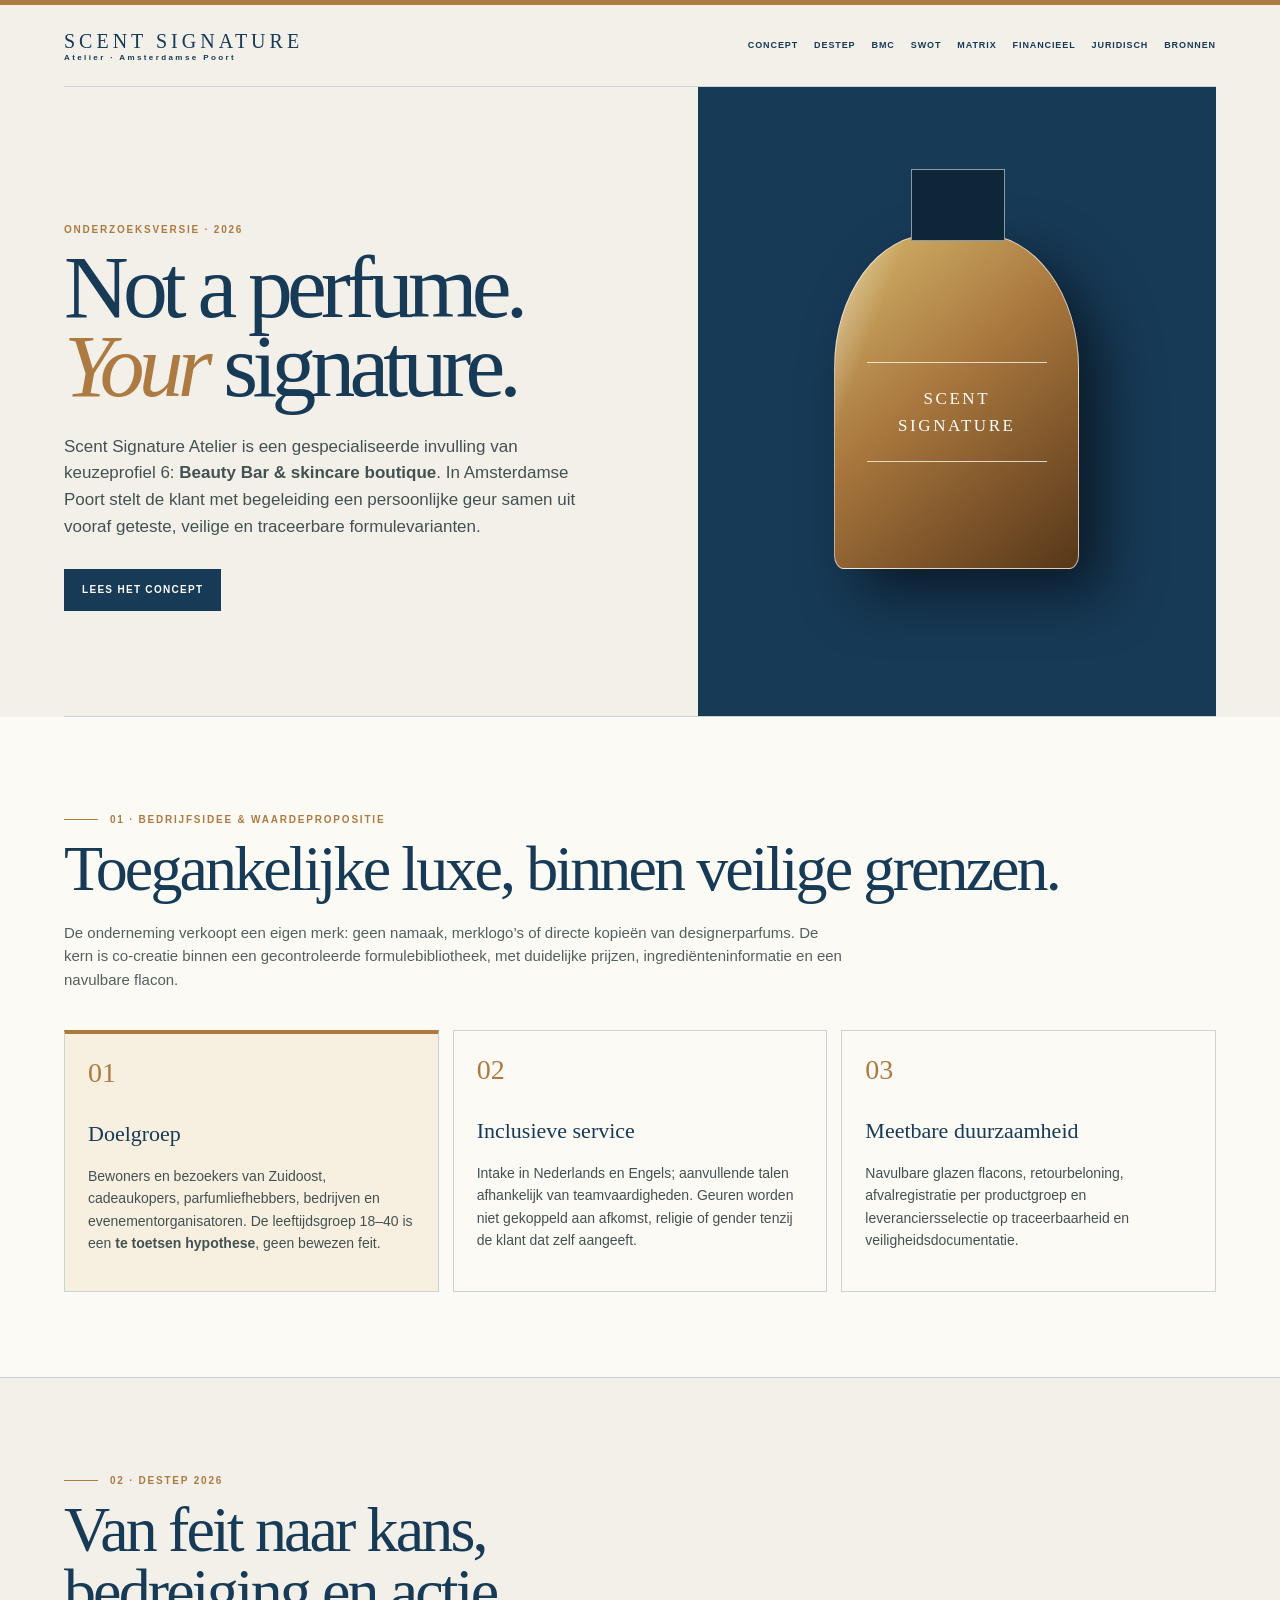
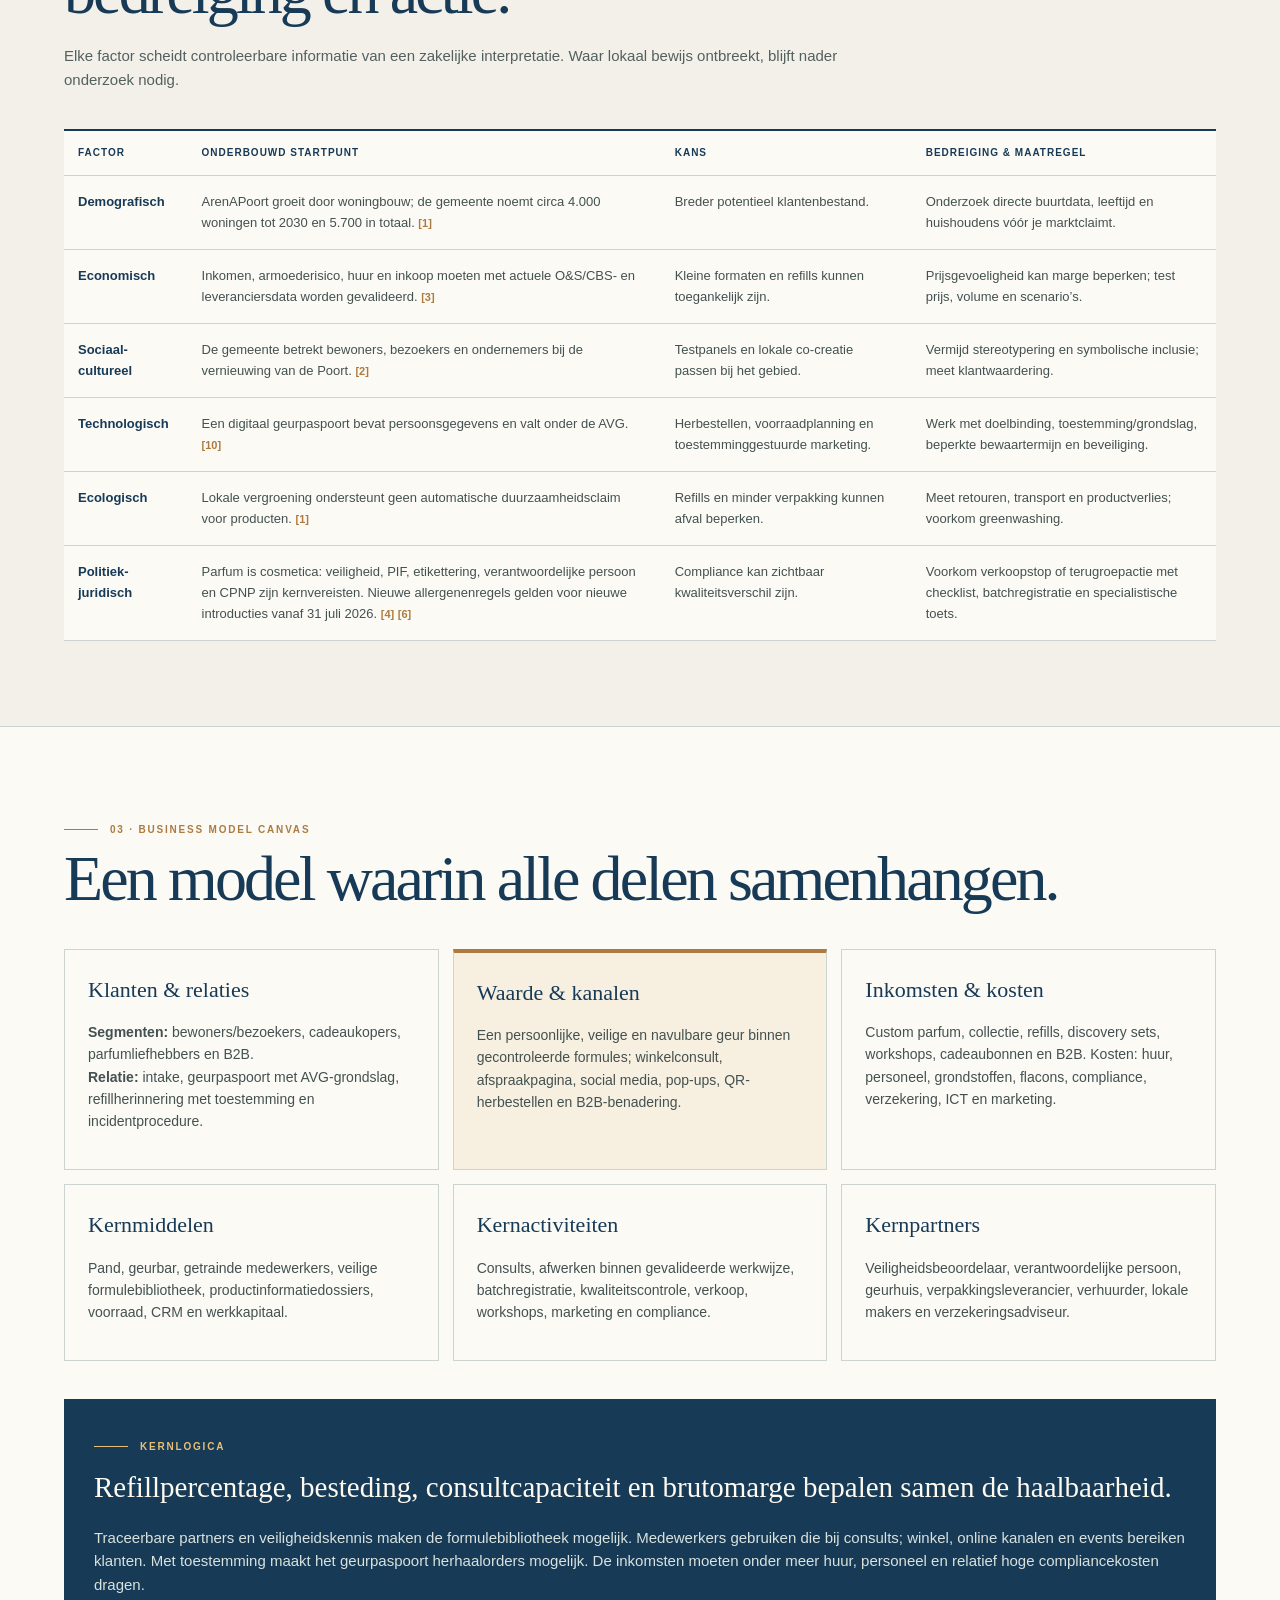
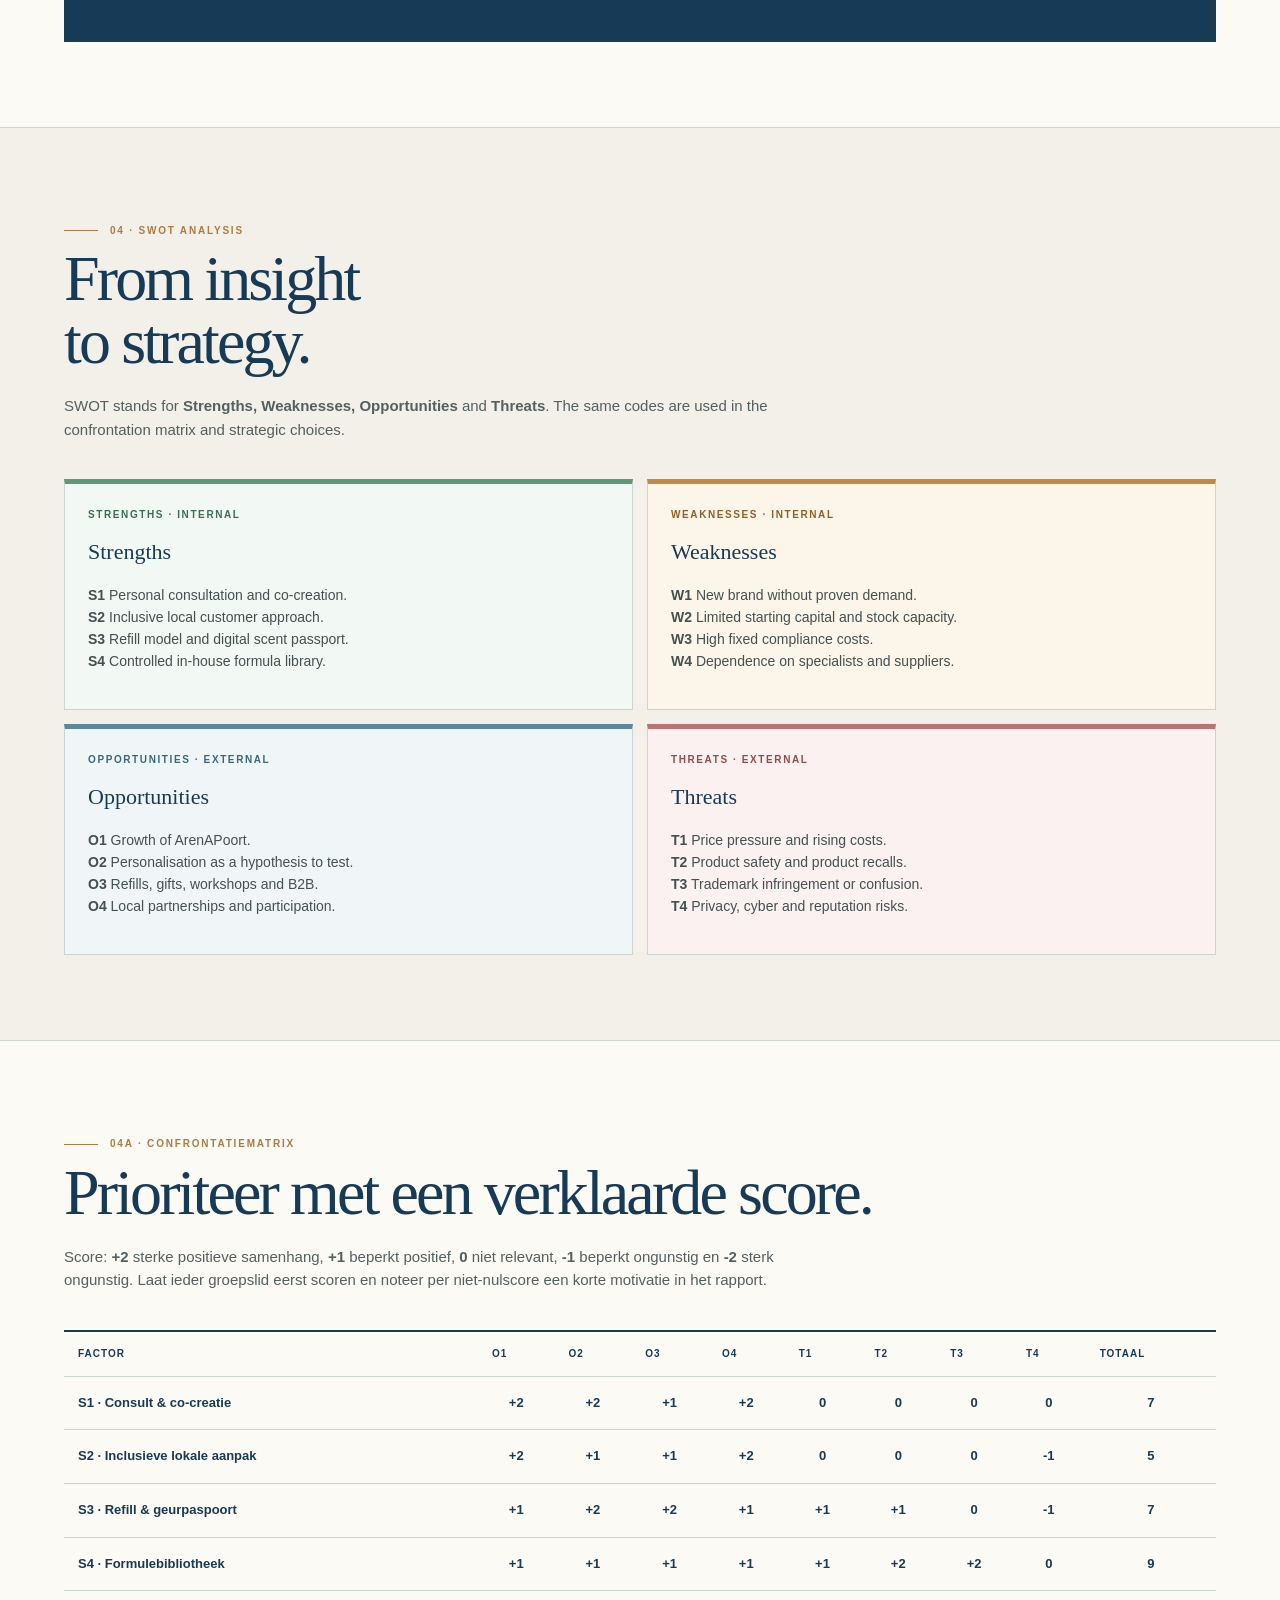
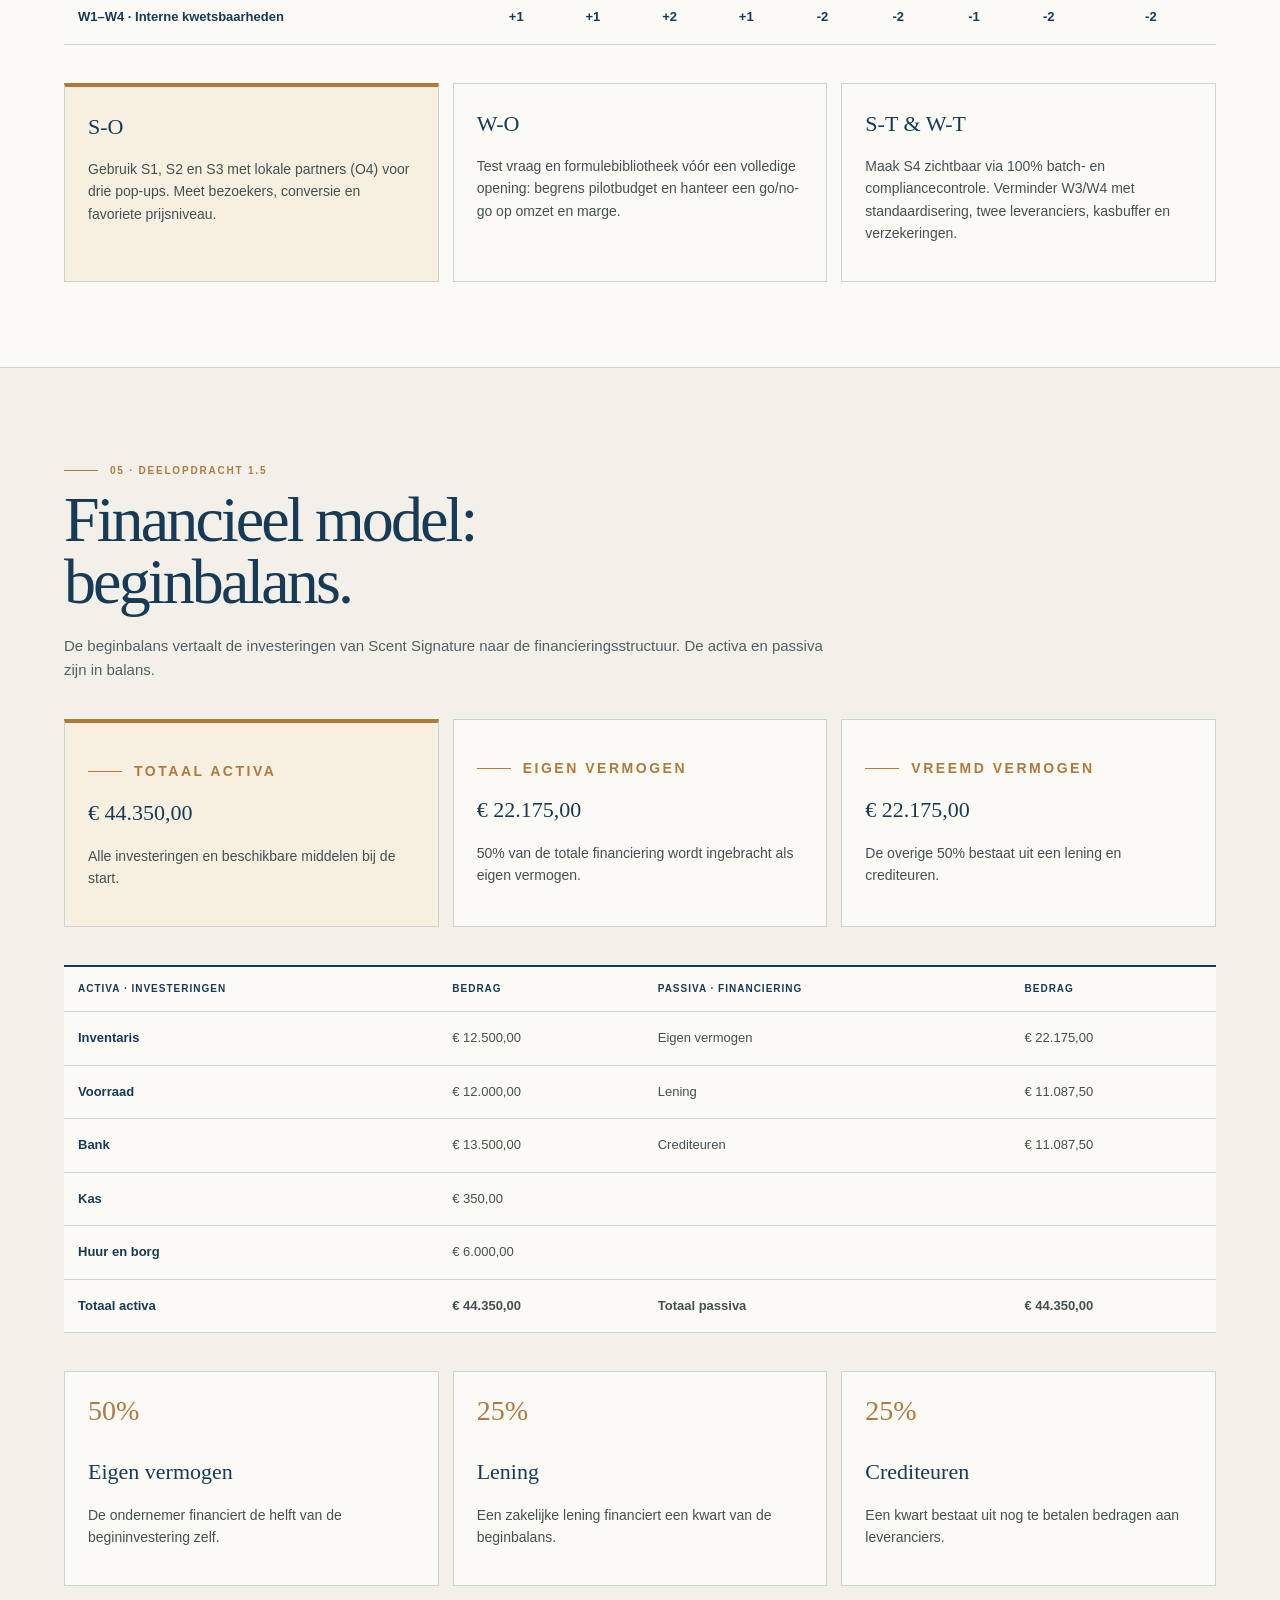
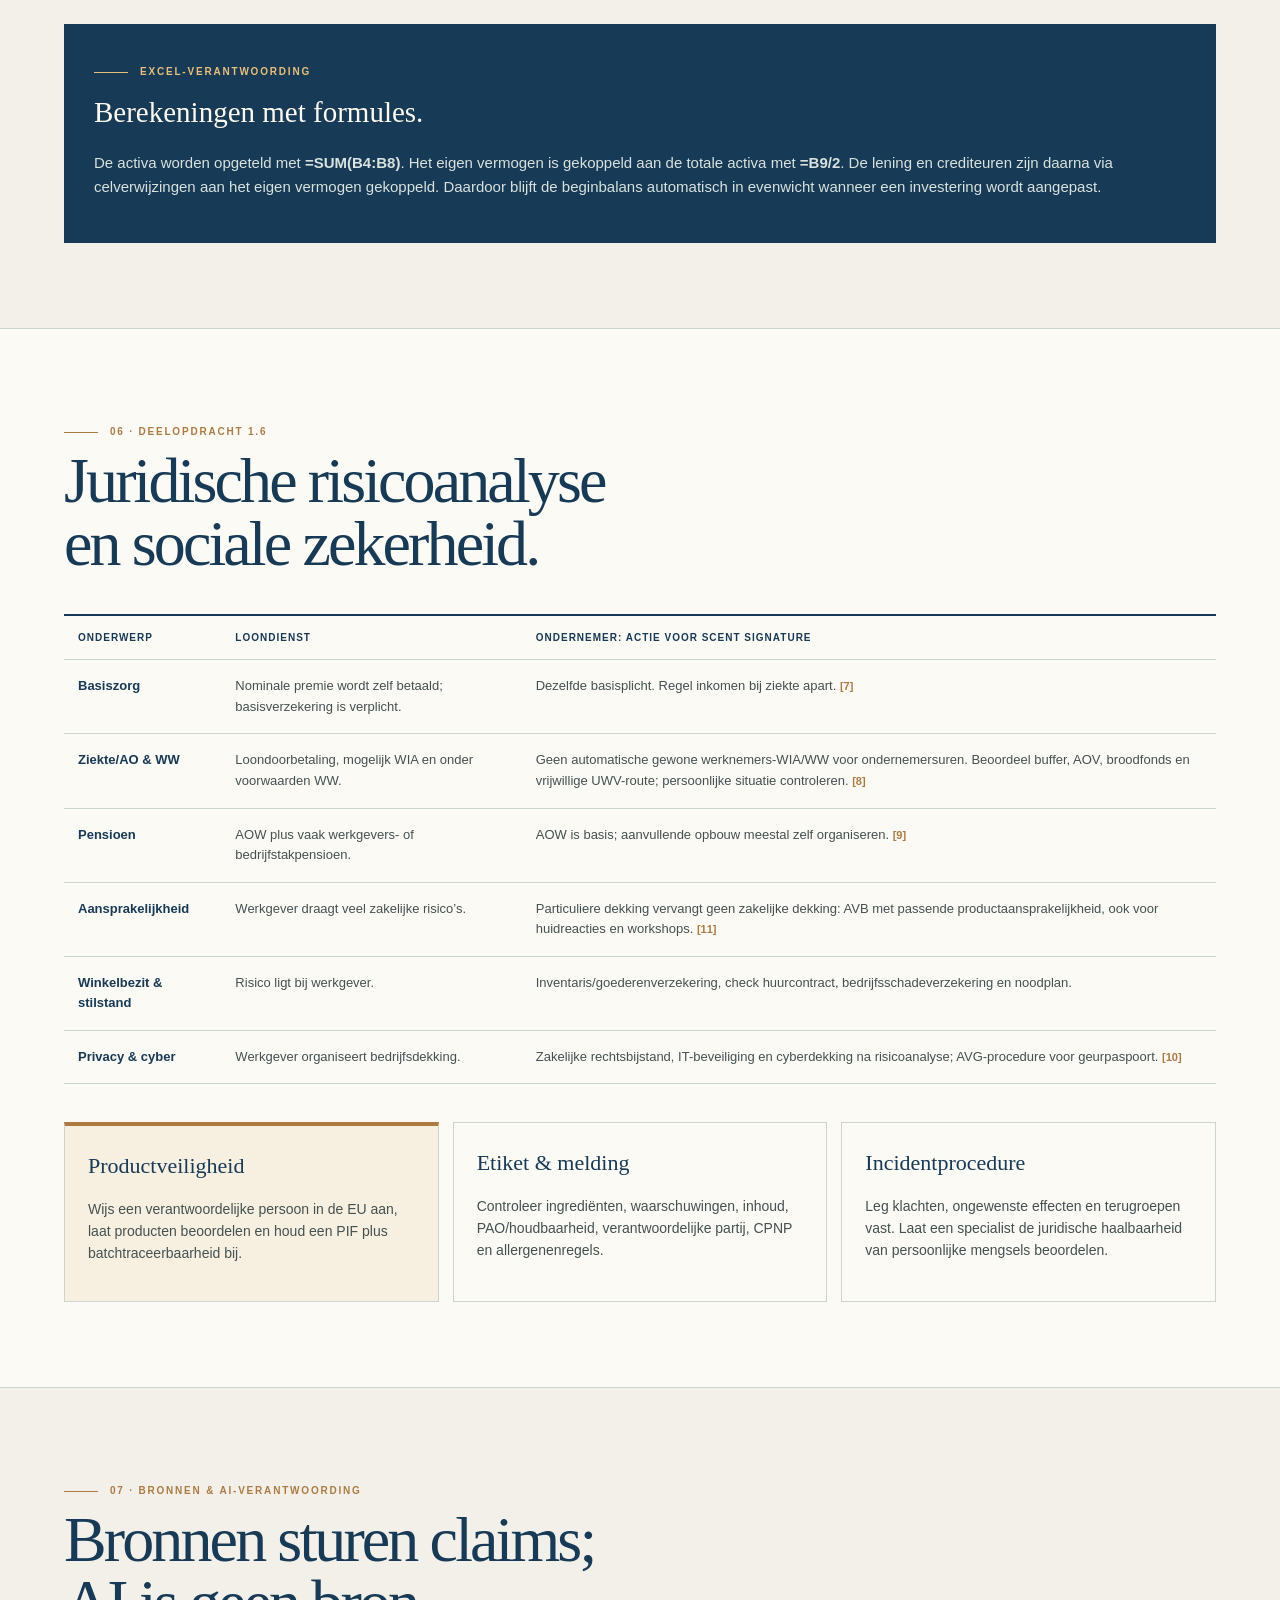
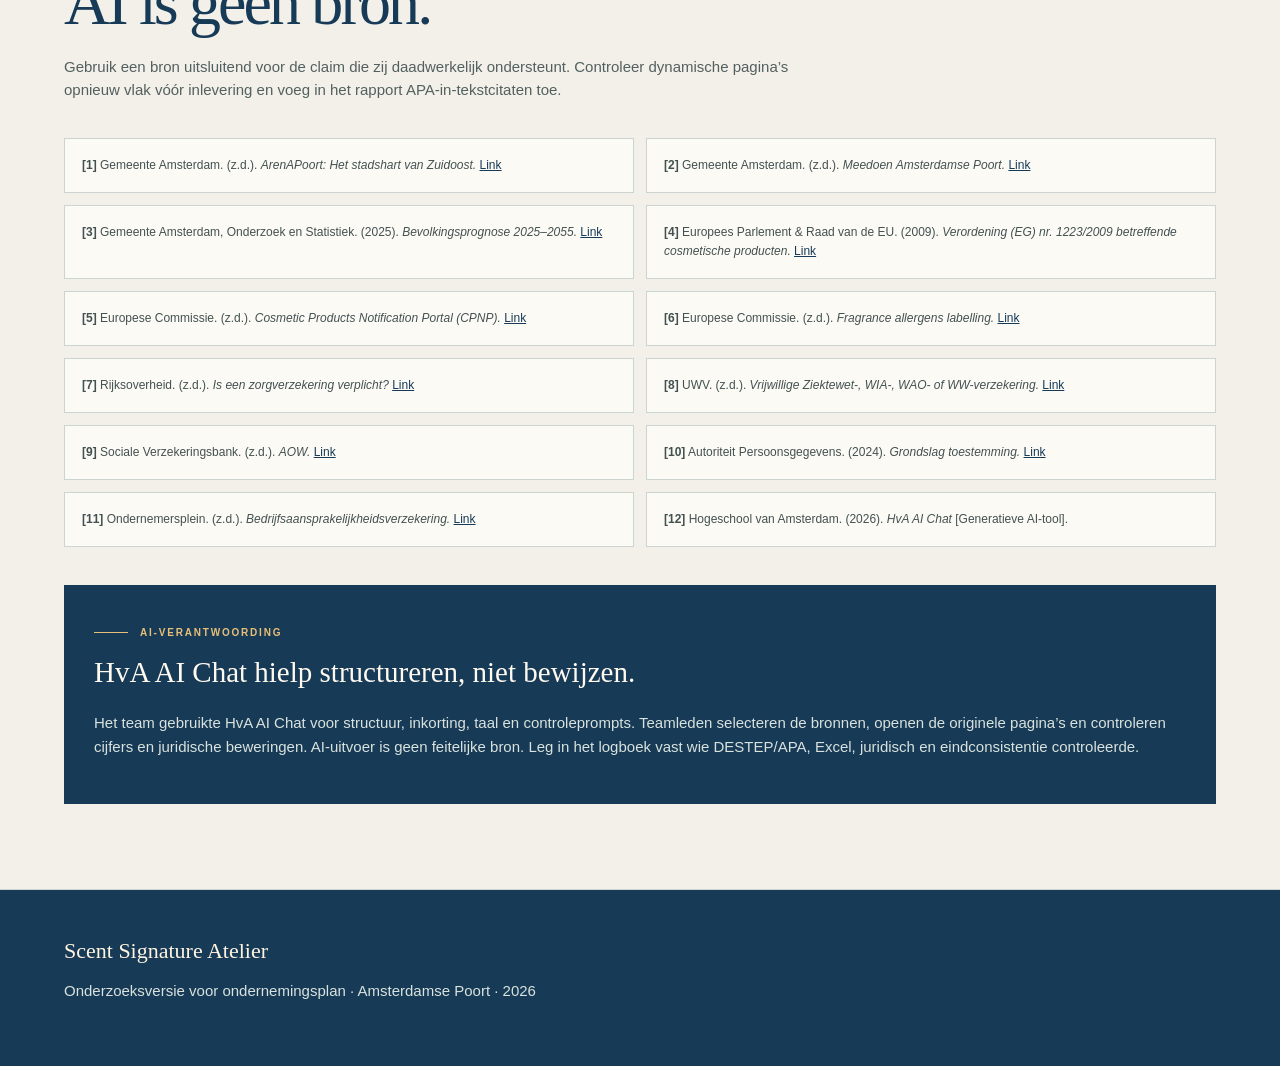
==== commit 9fa8e838: "balans toegevoegd" ====
--- a/index.html
+++ b/index.html
@@ -55,47 +55,100 @@
 <section class="section" id="financieel">
   <div class="container">
     <p class="label no-line">05 · Deelopdracht 1.5</p>
-    <h2>Financieel model:<br>transparant en controleerbaar.</h2>
-    <p class="intro">De beginbalans vertaalt investeringen naar financiering. In Excel moeten invoercellen, brondata, berekeningen en controles duidelijk van elkaar zijn gescheiden.</p>
+    <h2>Financieel model:<br>beginbalans.</h2>
+    <p class="intro">De beginbalans vertaalt de investeringen van Scent Signature naar de financieringsstructuur. De activa en passiva zijn in balans.</p>
+
+    <div class="grid3">
+      <article class="card focus">
+        <p class="label no-line">Totaal activa</p>
+        <h3>€ 44.350,00</h3>
+        <p>Alle investeringen en beschikbare middelen bij de start.</p>
+      </article>
+      <article class="card">
+        <p class="label no-line">Eigen vermogen</p>
+        <h3>€ 22.175,00</h3>
+        <p>50% van de totale financiering wordt ingebracht als eigen vermogen.</p>
+      </article>
+      <article class="card">
+        <p class="label no-line">Vreemd vermogen</p>
+        <h3>€ 22.175,00</h3>
+        <p>De overige 50% bestaat uit een lening en crediteuren.</p>
+      </article>
+    </div>
 
     <div class="tablebox">
       <table>
         <thead>
           <tr>
-            <th>Werkmap</th>
-            <th>Wat erin staat</th>
-            <th>Controle</th>
+            <th>Activa · investeringen</th>
+            <th>Bedrag</th>
+            <th>Passiva · financiering</th>
+            <th>Bedrag</th>
           </tr>
         </thead>
         <tbody>
           <tr>
-            <td>1. Invoer</td>
-            <td>Bronbedragen en aannames met omschrijving, bron en datum.</td>
-            <td>Geen berekeningen in invoercellen.</td>
+            <td>Inventaris</td>
+            <td>€ 12.500,00</td>
+            <td>Eigen vermogen</td>
+            <td>€ 22.175,00</td>
           </tr>
           <tr>
-            <td>2. Beginbalans</td>
-            <td>Activa tegenover eigen en vreemd vermogen.</td>
-            <td>Totaal activa − totaal passiva = 0.</td>
+            <td>Voorraad</td>
+            <td>€ 12.000,00</td>
+            <td>Lening</td>
+            <td>€ 11.087,50</td>
           </tr>
           <tr>
-            <td>3. Toelichting</td>
-            <td>Classificaties en motivatie van financiering.</td>
-            <td>Borg apart van huur; lening en crediteuren onderbouwd.</td>
+            <td>Bank</td>
+            <td>€ 13.500,00</td>
+            <td>Crediteuren</td>
+            <td>€ 11.087,50</td>
           </tr>
           <tr>
-            <td>4. Controles</td>
-            <td>Foutmeldingen en formulecontroles.</td>
-            <td>Geen handmatige totalen of lege noodzakelijke invoer.</td>
+            <td>Kas</td>
+            <td>€ 350,00</td>
+            <td></td>
+            <td></td>
+          </tr>
+          <tr>
+            <td>Huur en borg</td>
+            <td>€ 6.000,00</td>
+            <td></td>
+            <td></td>
+          </tr>
+          <tr>
+            <td><strong>Totaal activa</strong></td>
+            <td><strong>€ 44.350,00</strong></td>
+            <td><strong>Totaal passiva</strong></td>
+            <td><strong>€ 44.350,00</strong></td>
           </tr>
         </tbody>
       </table>
     </div>
 
+    <div class="grid3">
+      <article class="card">
+        <span class="number">50%</span>
+        <h3>Eigen vermogen</h3>
+        <p>De ondernemer financiert de helft van de begininvestering zelf.</p>
+      </article>
+      <article class="card">
+        <span class="number">25%</span>
+        <h3>Lening</h3>
+        <p>Een zakelijke lening financiert een kwart van de beginbalans.</p>
+      </article>
+      <article class="card">
+        <span class="number">25%</span>
+        <h3>Crediteuren</h3>
+        <p>Een kwart bestaat uit nog te betalen bedragen aan leveranciers.</p>
+      </article>
+    </div>
+
     <div class="callout">
-      <p class="label">Formuleprincipe</p>
-      <h3>Laat de financieringsbehoefte uit de activa volgen.</h3>
-      <p>Gebruik bijvoorbeeld <strong>=SOM(B5:B10)</strong> voor totaal activa, <strong>=Totaal_activa*Percentage_EV</strong> voor eigen vermogen en een statusformule die alleen “OK” toont wanneer de balanscontrole nul is.</p>
+      <p class="label">Excel-verantwoording</p>
+      <h3>Berekeningen met formules.</h3>
+      <p>De activa worden opgeteld met <strong>=SUM(B4:B8)</strong>. Het eigen vermogen is gekoppeld aan de totale activa met <strong>=B9/2</strong>. De lening en crediteuren zijn daarna via celverwijzingen aan het eigen vermogen gekoppeld. Daardoor blijft de beginbalans automatisch in evenwicht wanneer een investering wordt aangepast.</p>
     </div>
   </div>
 </section>
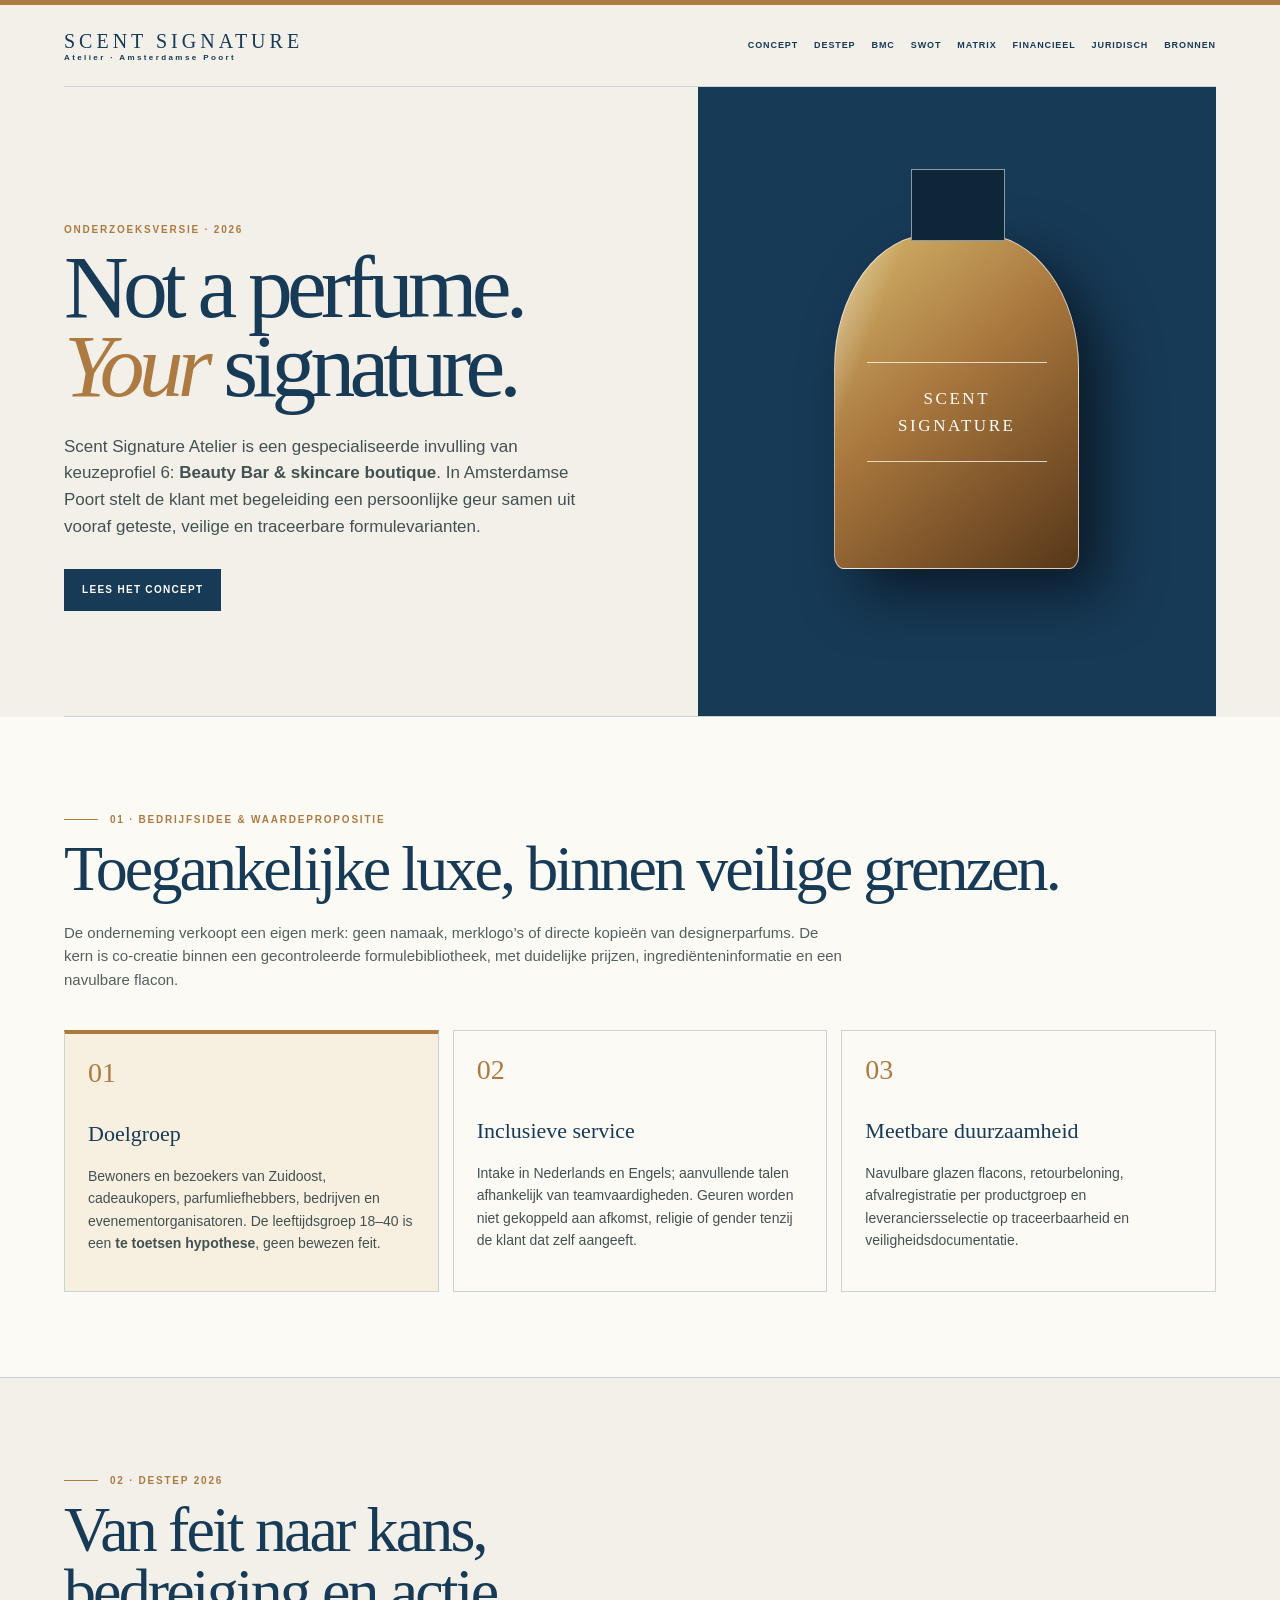
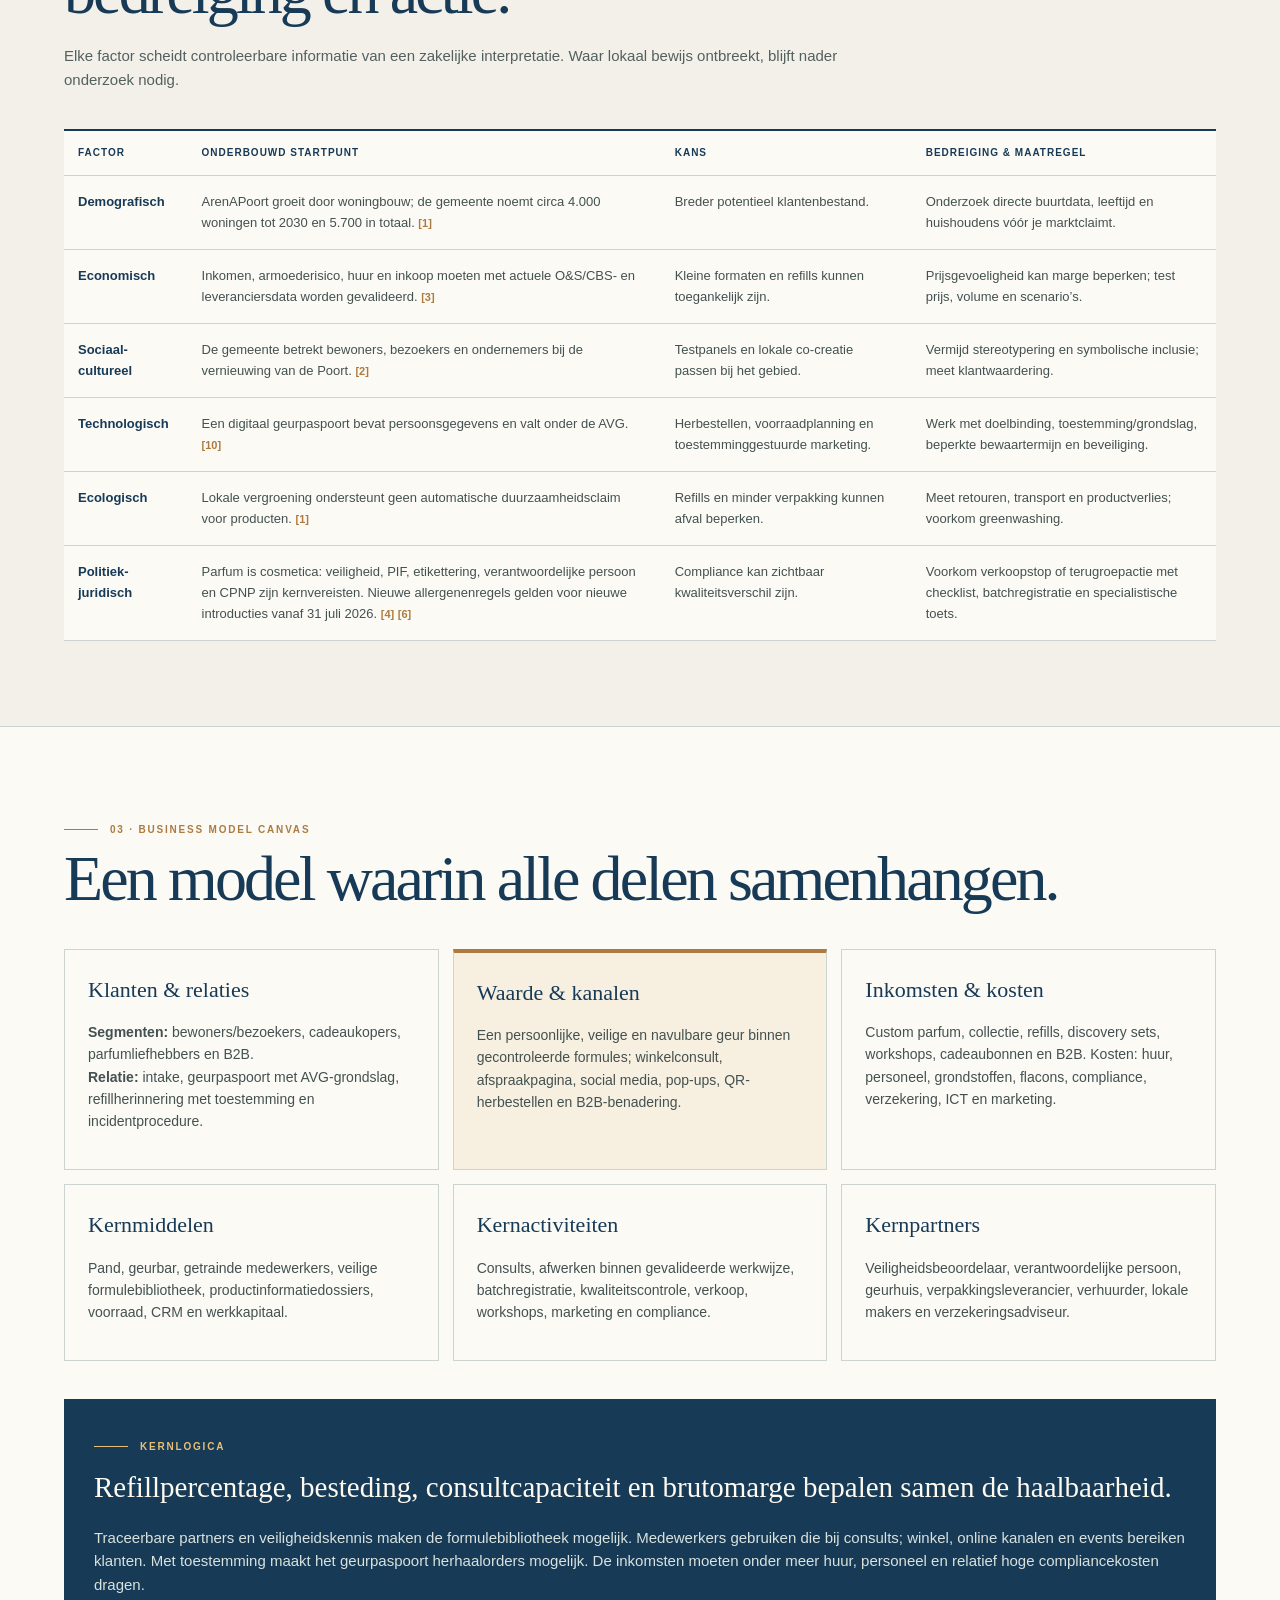
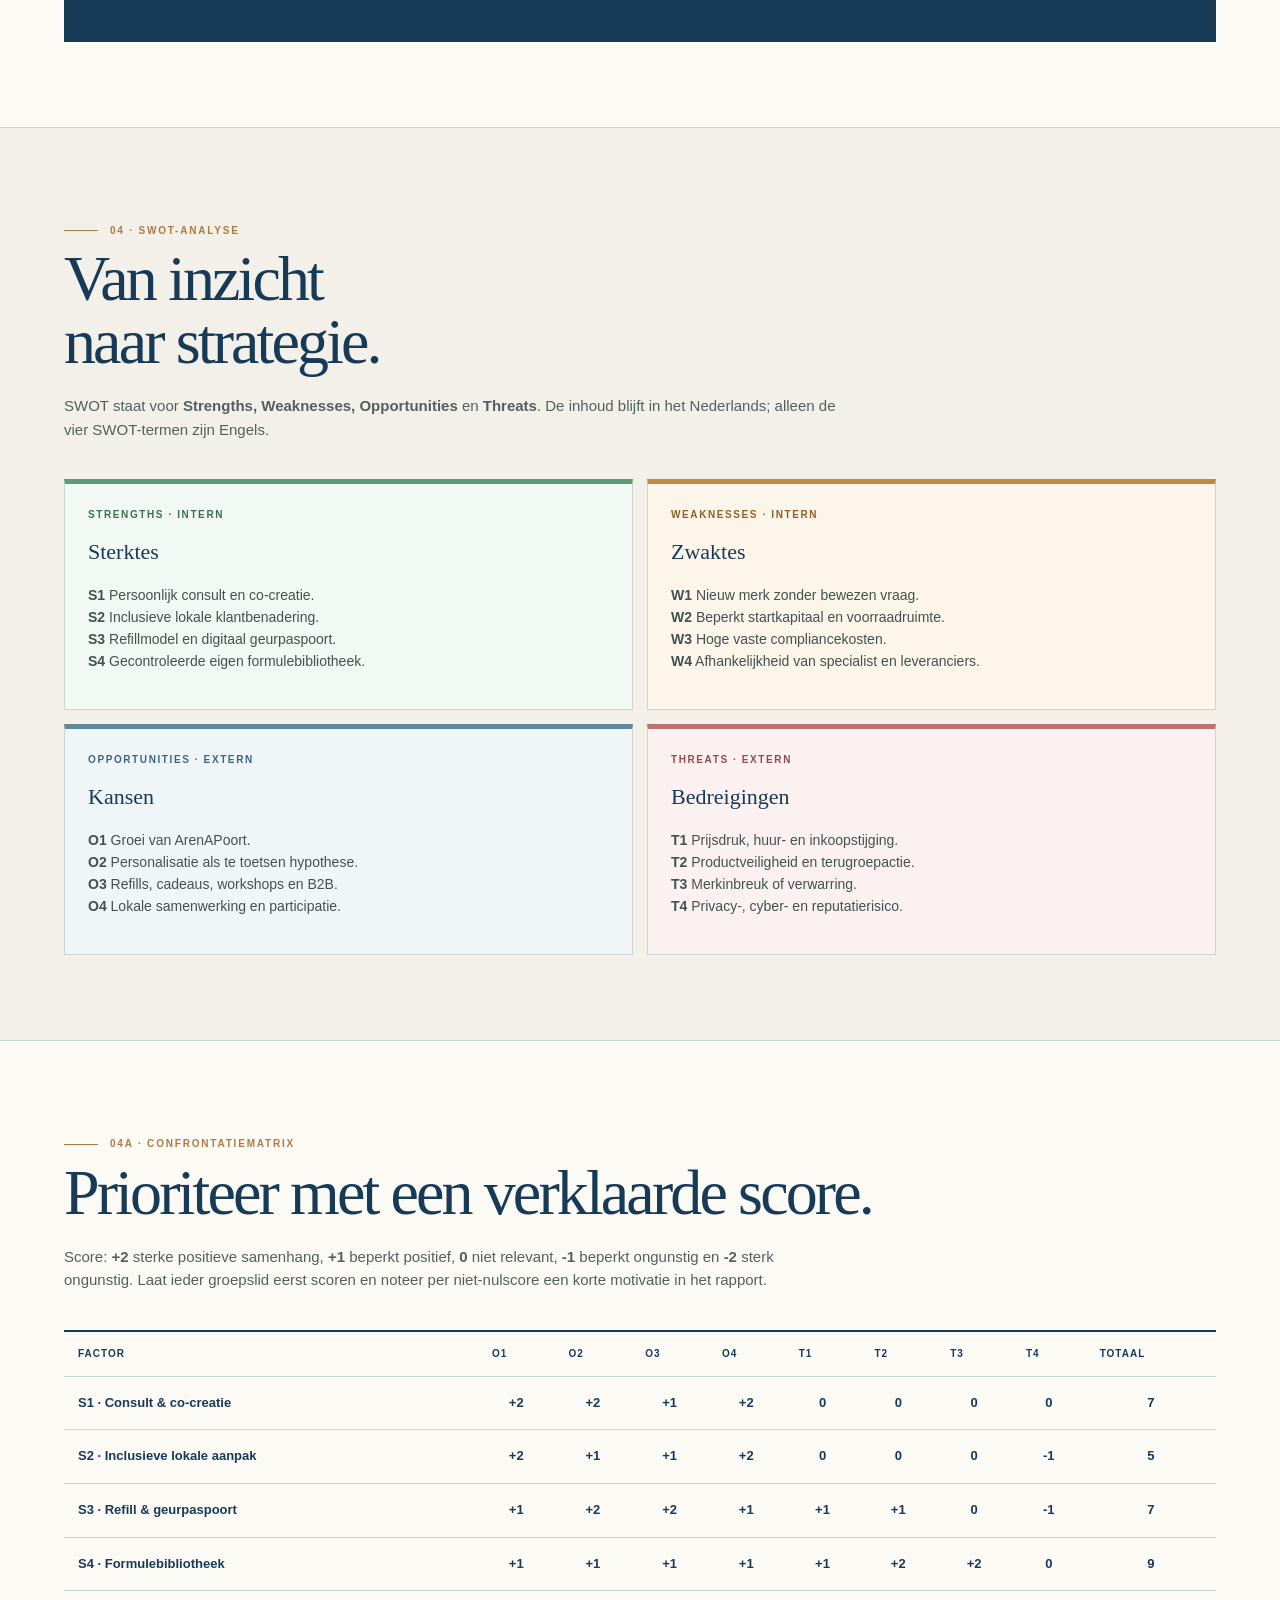
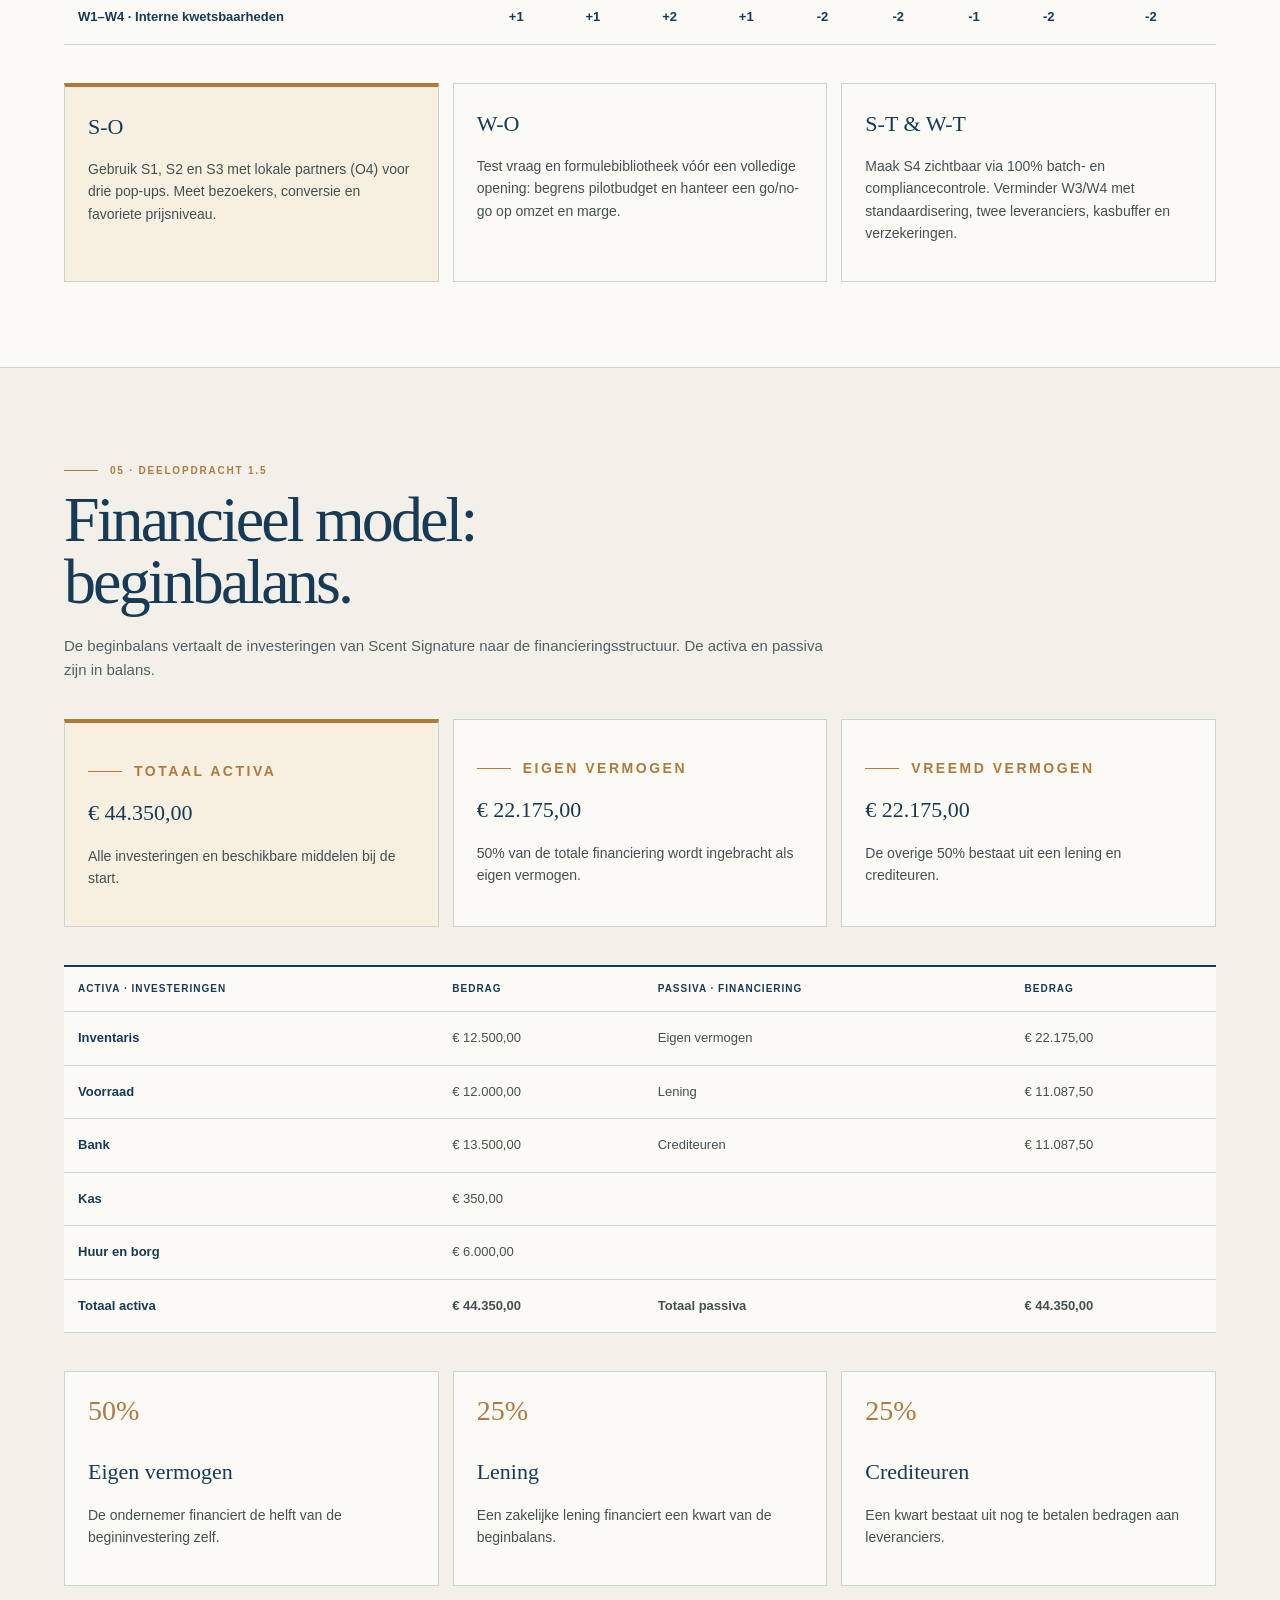
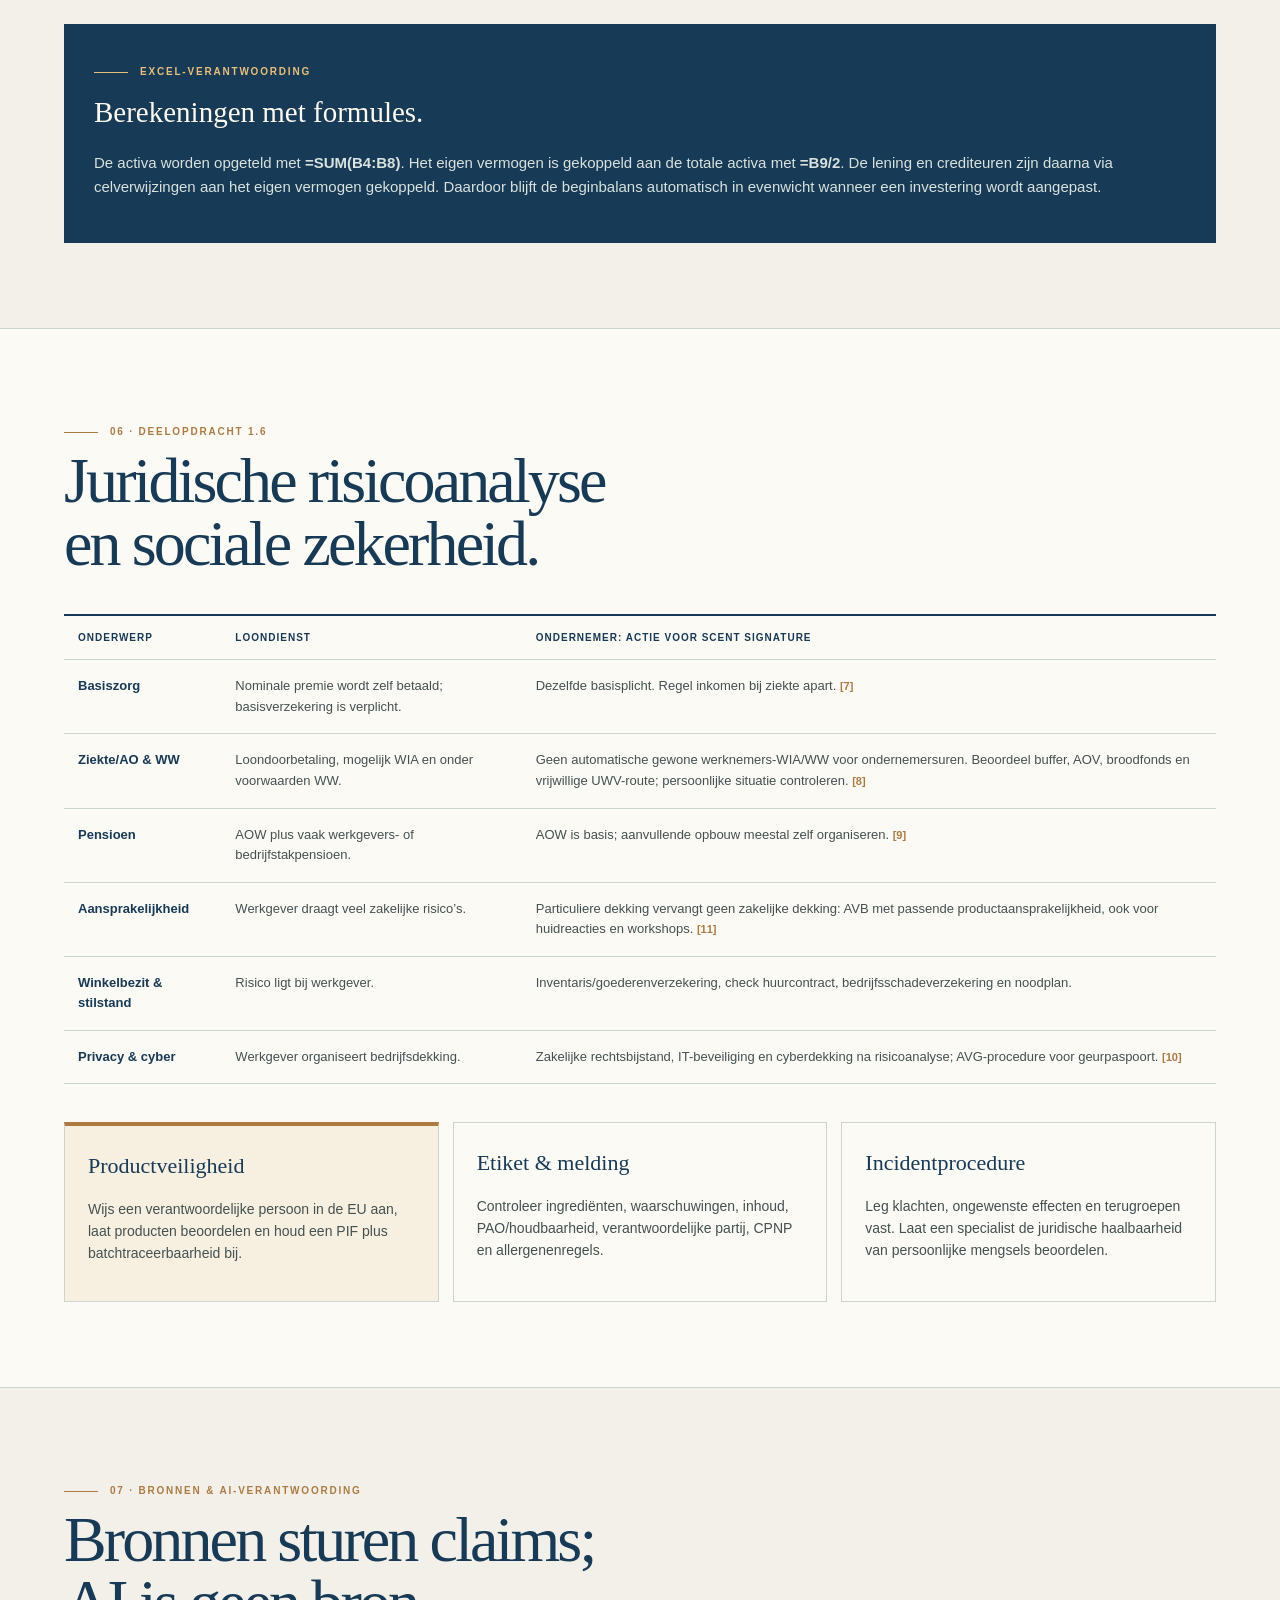
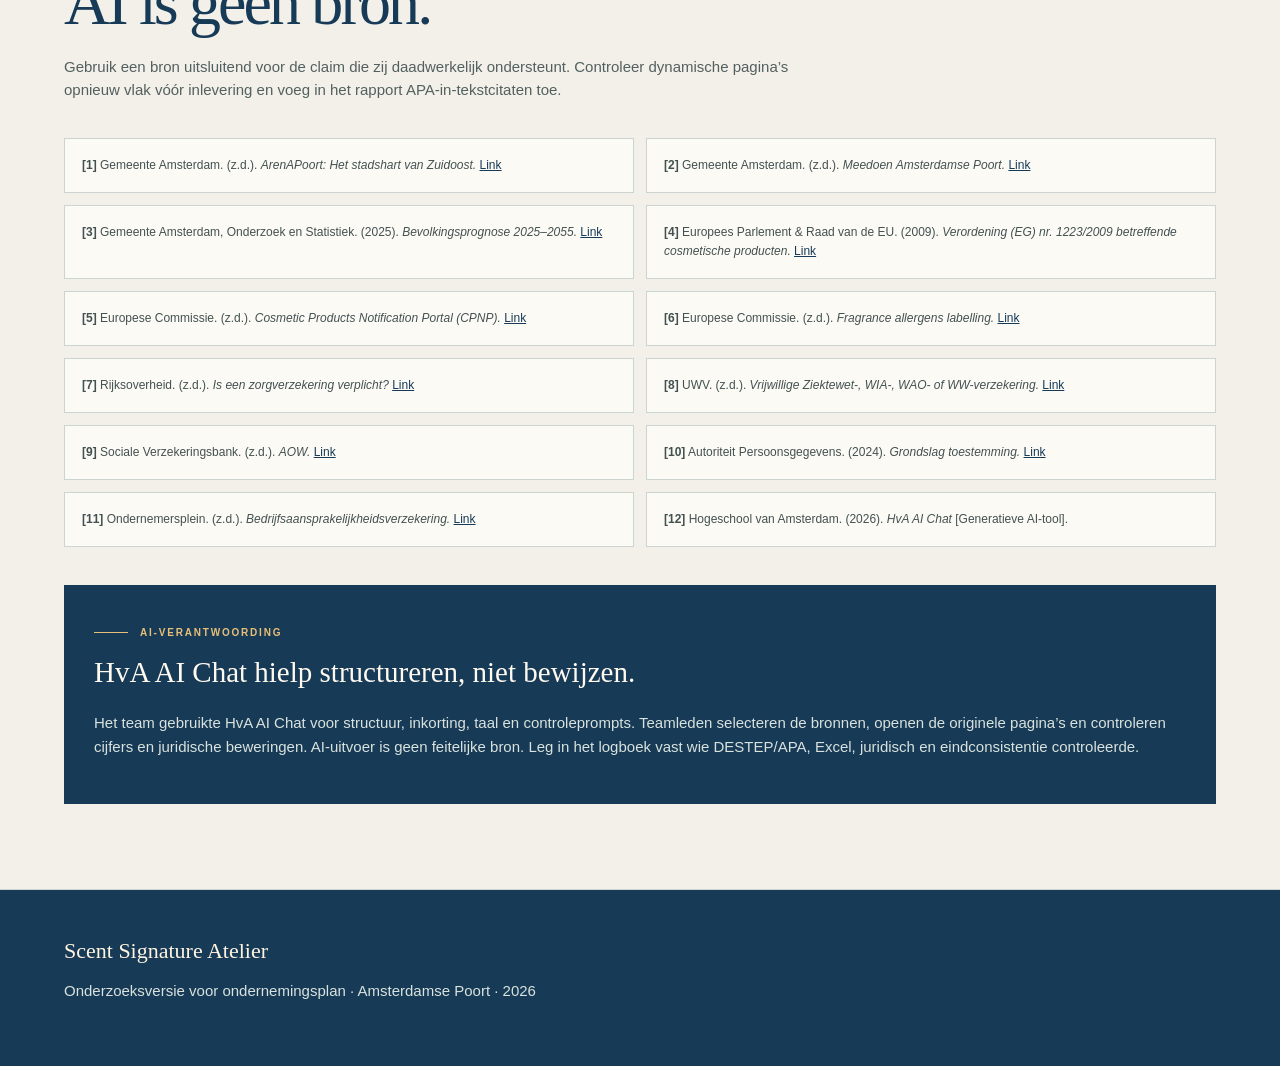
==== commit c94e93b4: "new swot" ====
--- a/index.html
+++ b/index.html
@@ -8,45 +8,45 @@
 <section class="section alt" id="bmc"><div class="container"><p class="label">03 · Business Model Canvas</p><h2>Een model waarin alle delen samenhangen.</h2><div class="bmc"><article class="card"><h3>Klanten & relaties</h3><p><strong>Segmenten:</strong> bewoners/bezoekers, cadeaukopers, parfumliefhebbers en B2B.<br><strong>Relatie:</strong> intake, geurpaspoort met AVG-grondslag, refillherinnering met toestemming en incidentprocedure.</p></article><article class="card focus"><h3>Waarde & kanalen</h3><p>Een persoonlijke, veilige en navulbare geur binnen gecontroleerde formules; winkelconsult, afspraakpagina, social media, pop-ups, QR-herbestellen en B2B-benadering.</p></article><article class="card"><h3>Inkomsten & kosten</h3><p>Custom parfum, collectie, refills, discovery sets, workshops, cadeaubonnen en B2B. Kosten: huur, personeel, grondstoffen, flacons, compliance, verzekering, ICT en marketing.</p></article><article class="card"><h3>Kernmiddelen</h3><p>Pand, geurbar, getrainde medewerkers, veilige formulebibliotheek, productinformatiedossiers, voorraad, CRM en werkkapitaal.</p></article><article class="card"><h3>Kernactiviteiten</h3><p>Consults, afwerken binnen gevalideerde werkwijze, batchregistratie, kwaliteitscontrole, verkoop, workshops, marketing en compliance.</p></article><article class="card"><h3>Kernpartners</h3><p>Veiligheidsbeoordelaar, verantwoordelijke persoon, geurhuis, verpakkingsleverancier, verhuurder, lokale makers en verzekeringsadviseur.</p></article></div><div class="callout"><p class="label">Kernlogica</p><h3>Refillpercentage, besteding, consultcapaciteit en brutomarge bepalen samen de haalbaarheid.</h3><p>Traceerbare partners en veiligheidskennis maken de formulebibliotheek mogelijk. Medewerkers gebruiken die bij consults; winkel, online kanalen en events bereiken klanten. Met toestemming maakt het geurpaspoort herhaalorders mogelijk. De inkomsten moeten onder meer huur, personeel en relatief hoge compliancekosten dragen.</p></div></div></section>
 <section class="section" id="swot">
   <div class="container">
-    <p class="label">04 · SWOT analysis</p>
-    <h2>From insight<br>to strategy.</h2>
-    <p class="intro">SWOT stands for <strong>Strengths, Weaknesses, Opportunities</strong> and <strong>Threats</strong>. The same codes are used in the confrontation matrix and strategic choices.</p>
+    <p class="label">04 · SWOT-analyse</p>
+    <h2>Van inzicht<br>naar strategie.</h2>
+    <p class="intro">SWOT staat voor <strong>Strengths, Weaknesses, Opportunities</strong> en <strong>Threats</strong>. De inhoud blijft in het Nederlands; alleen de vier SWOT-termen zijn Engels.</p>
 
     <div class="grid2">
       <article class="card" style="border-top:5px solid #5f9975; background:#f2f8f3;">
-        <p style="margin:0 0 12px; color:#39704d; font-size:10px; font-weight:700; letter-spacing:.16em; text-transform:uppercase;">Strengths · Internal</p>
-        <h3>Strengths</h3>
-        <p><strong>S1</strong> Personal consultation and co-creation.<br>
-          <strong>S2</strong> Inclusive local customer approach.<br>
-          <strong>S3</strong> Refill model and digital scent passport.<br>
-          <strong>S4</strong> Controlled in-house formula library.</p>
+        <p style="margin:0 0 12px; color:#39704d; font-size:10px; font-weight:700; letter-spacing:.16em; text-transform:uppercase;">Strengths · Intern</p>
+        <h3>Sterktes</h3>
+        <p><strong>S1</strong> Persoonlijk consult en co-creatie.<br>
+          <strong>S2</strong> Inclusieve lokale klantbenadering.<br>
+          <strong>S3</strong> Refillmodel en digitaal geurpaspoort.<br>
+          <strong>S4</strong> Gecontroleerde eigen formulebibliotheek.</p>
       </article>
 
       <article class="card" style="border-top:5px solid #c18a45; background:#fcf5ea;">
-        <p style="margin:0 0 12px; color:#8e6027; font-size:10px; font-weight:700; letter-spacing:.16em; text-transform:uppercase;">Weaknesses · Internal</p>
-        <h3>Weaknesses</h3>
-        <p><strong>W1</strong> New brand without proven demand.<br>
-          <strong>W2</strong> Limited starting capital and stock capacity.<br>
-          <strong>W3</strong> High fixed compliance costs.<br>
-          <strong>W4</strong> Dependence on specialists and suppliers.</p>
+        <p style="margin:0 0 12px; color:#8e6027; font-size:10px; font-weight:700; letter-spacing:.16em; text-transform:uppercase;">Weaknesses · Intern</p>
+        <h3>Zwaktes</h3>
+        <p><strong>W1</strong> Nieuw merk zonder bewezen vraag.<br>
+          <strong>W2</strong> Beperkt startkapitaal en voorraadruimte.<br>
+          <strong>W3</strong> Hoge vaste compliancekosten.<br>
+          <strong>W4</strong> Afhankelijkheid van specialist en leveranciers.</p>
       </article>
 
       <article class="card" style="border-top:5px solid #5d879d; background:#f0f6f8;">
-        <p style="margin:0 0 12px; color:#38677f; font-size:10px; font-weight:700; letter-spacing:.16em; text-transform:uppercase;">Opportunities · External</p>
-        <h3>Opportunities</h3>
-        <p><strong>O1</strong> Growth of ArenAPoort.<br>
-          <strong>O2</strong> Personalisation as a hypothesis to test.<br>
-          <strong>O3</strong> Refills, gifts, workshops and B2B.<br>
-          <strong>O4</strong> Local partnerships and participation.</p>
+        <p style="margin:0 0 12px; color:#38677f; font-size:10px; font-weight:700; letter-spacing:.16em; text-transform:uppercase;">Opportunities · Extern</p>
+        <h3>Kansen</h3>
+        <p><strong>O1</strong> Groei van ArenAPoort.<br>
+          <strong>O2</strong> Personalisatie als te toetsen hypothese.<br>
+          <strong>O3</strong> Refills, cadeaus, workshops en B2B.<br>
+          <strong>O4</strong> Lokale samenwerking en participatie.</p>
       </article>
 
       <article class="card" style="border-top:5px solid #bd7170; background:#fbf1f0;">
-        <p style="margin:0 0 12px; color:#944a49; font-size:10px; font-weight:700; letter-spacing:.16em; text-transform:uppercase;">Threats · External</p>
-        <h3>Threats</h3>
-        <p><strong>T1</strong> Price pressure and rising costs.<br>
-          <strong>T2</strong> Product safety and product recalls.<br>
-          <strong>T3</strong> Trademark infringement or confusion.<br>
-          <strong>T4</strong> Privacy, cyber and reputation risks.</p>
+        <p style="margin:0 0 12px; color:#944a49; font-size:10px; font-weight:700; letter-spacing:.16em; text-transform:uppercase;">Threats · Extern</p>
+        <h3>Bedreigingen</h3>
+        <p><strong>T1</strong> Prijsdruk, huur- en inkoopstijging.<br>
+          <strong>T2</strong> Productveiligheid en terugroepactie.<br>
+          <strong>T3</strong> Merkinbreuk of verwarring.<br>
+          <strong>T4</strong> Privacy-, cyber- en reputatierisico.</p>
       </article>
     </div>
   </div>
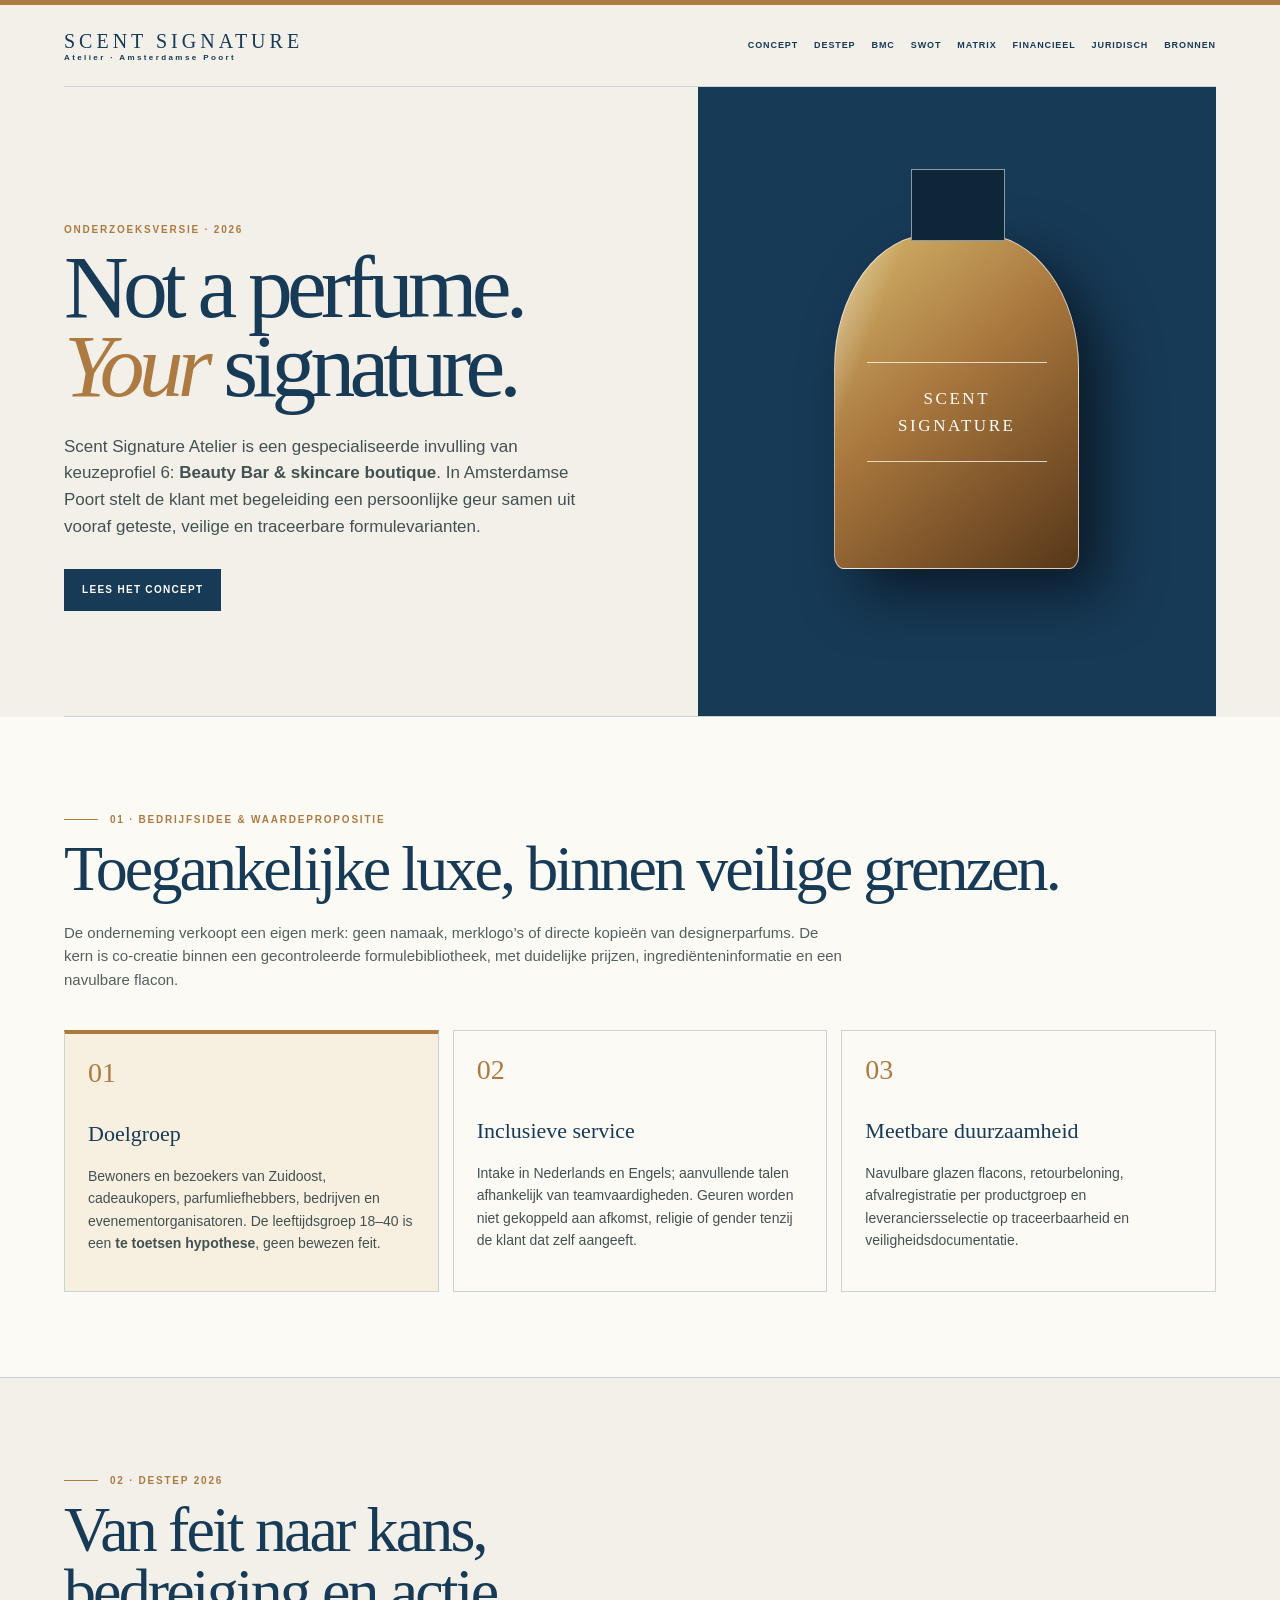
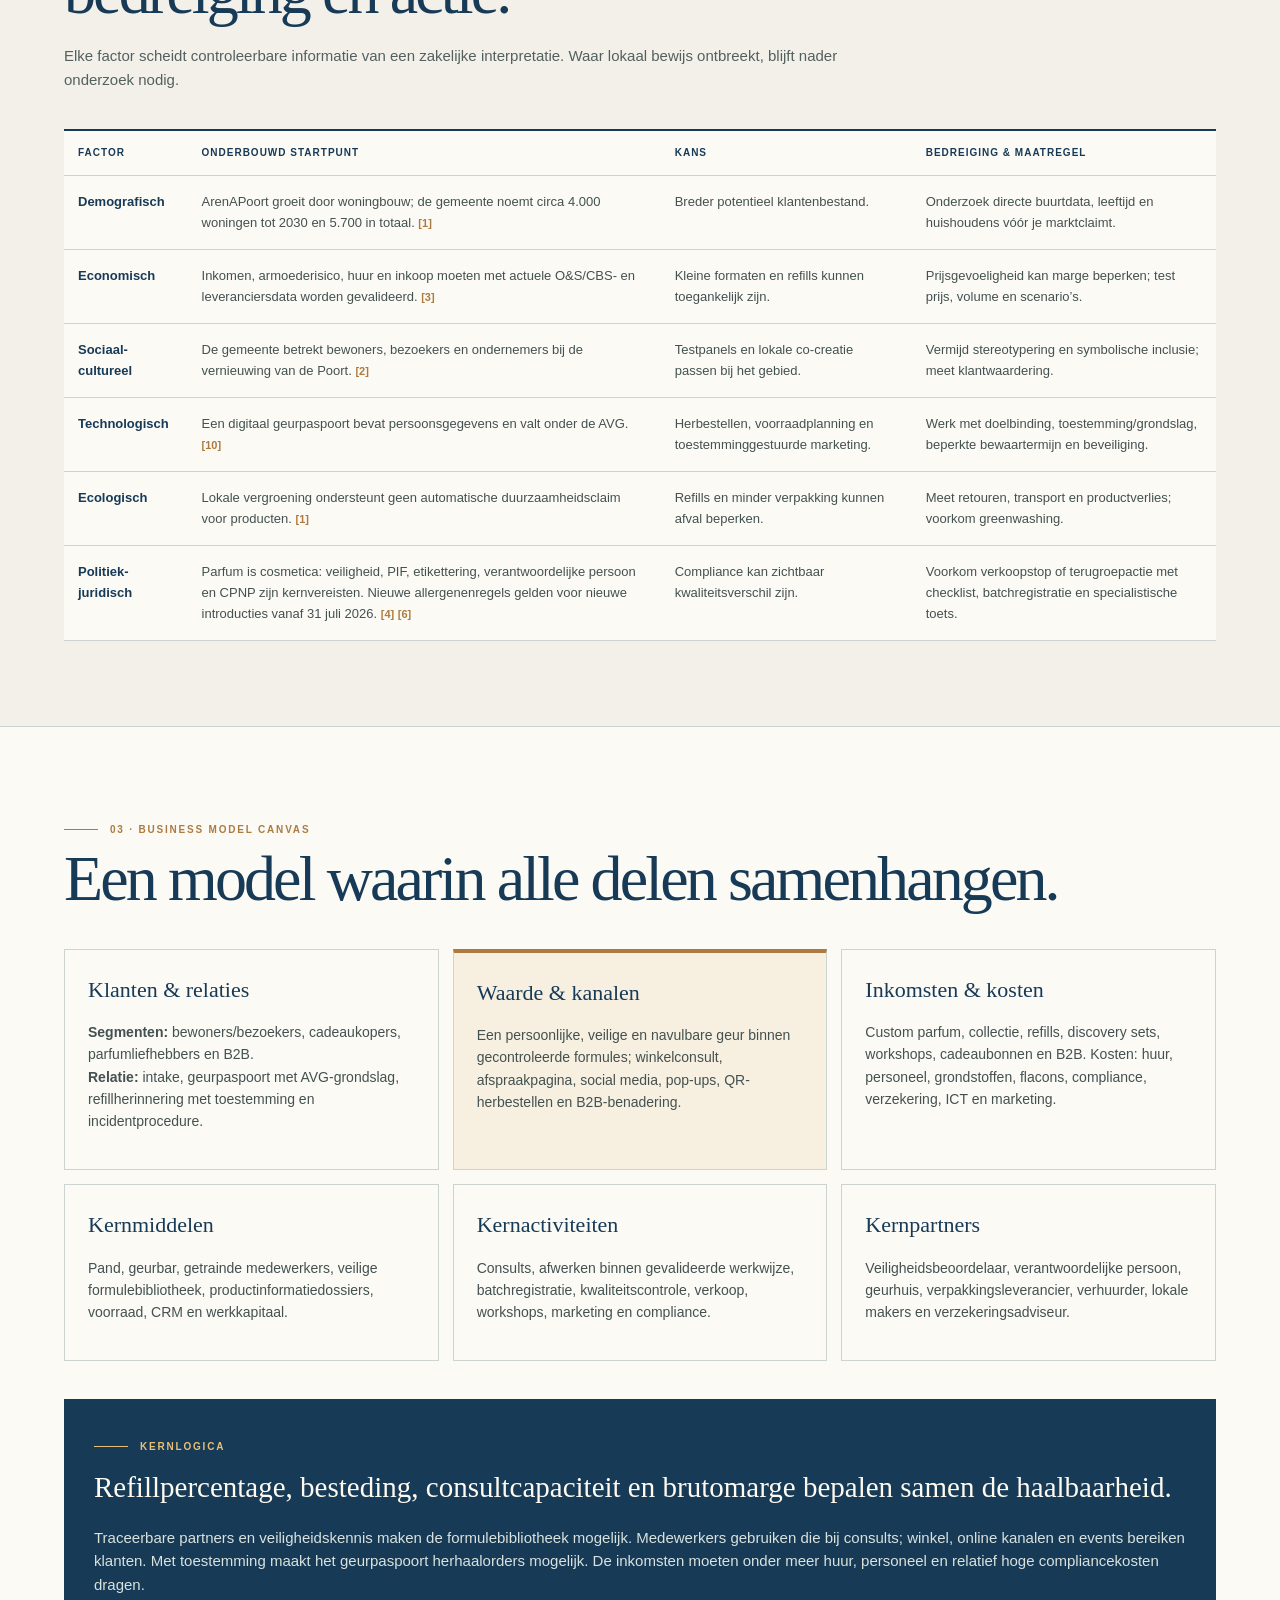
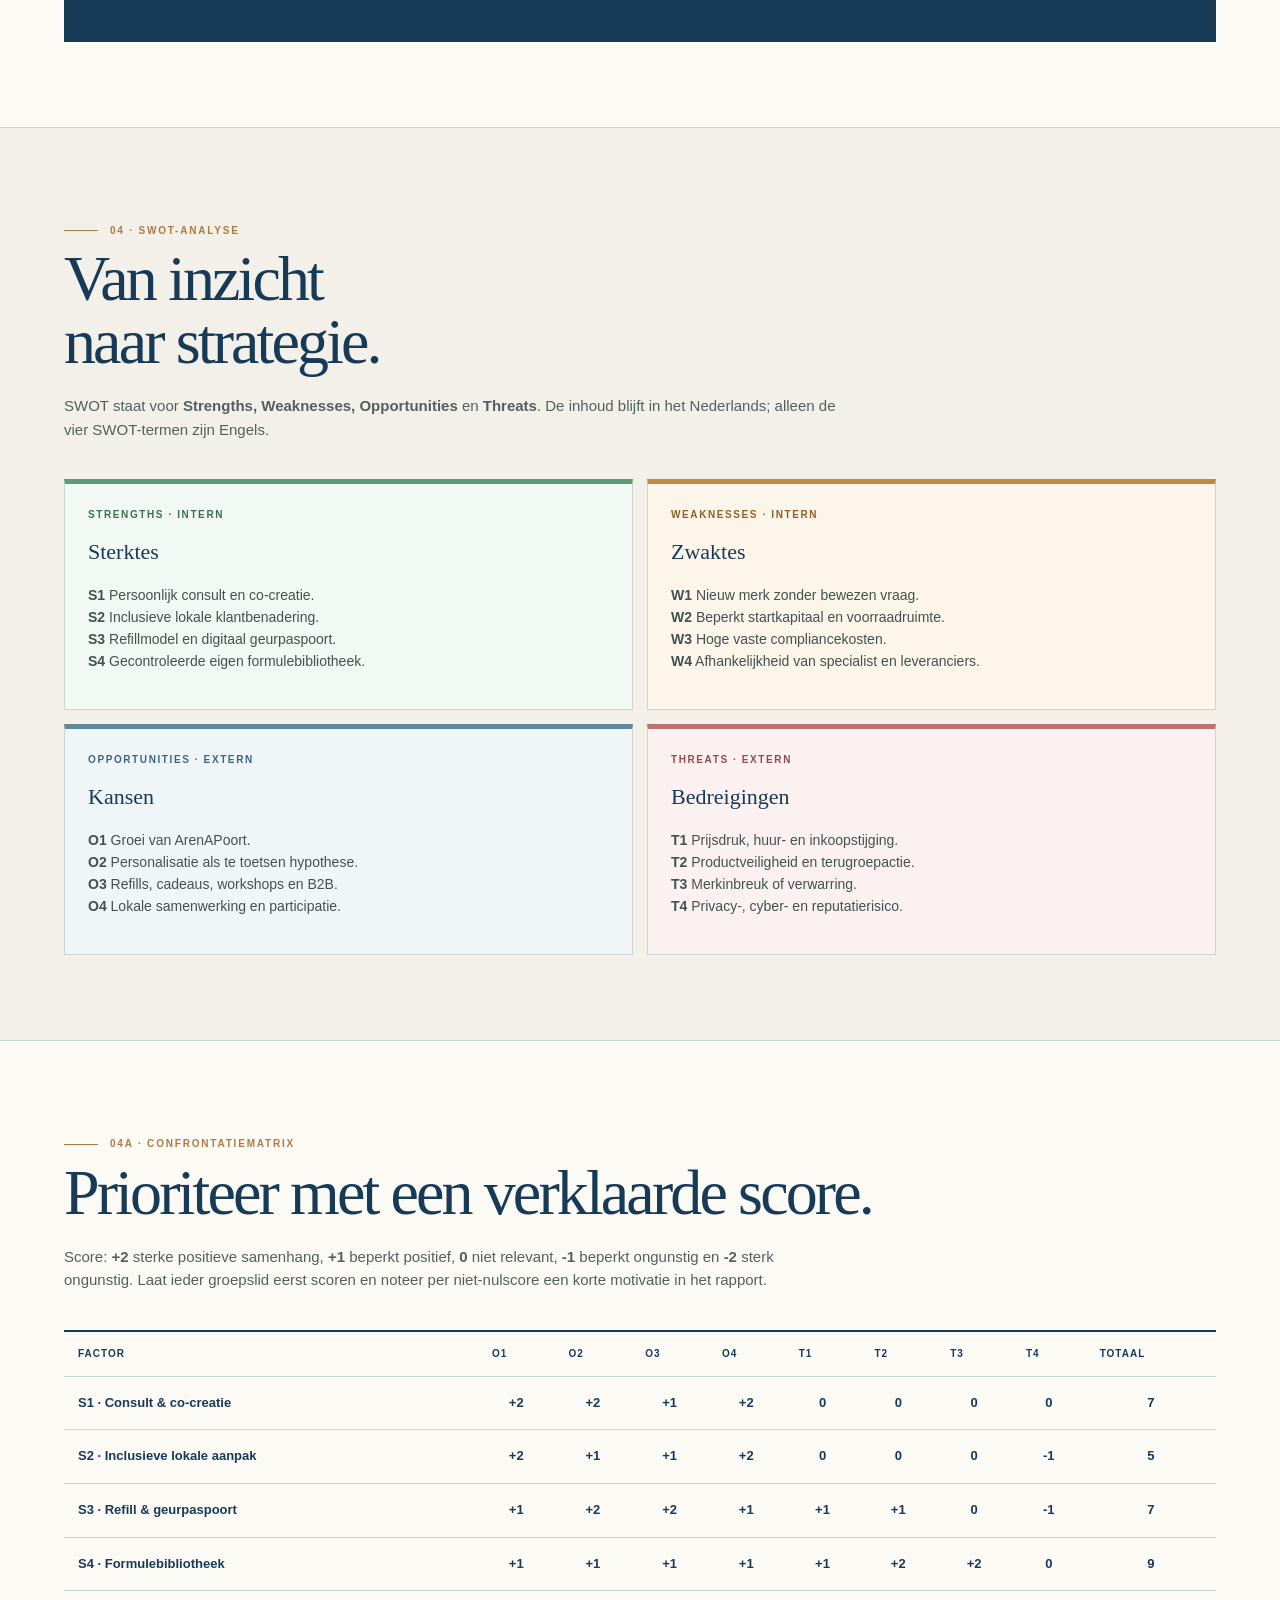
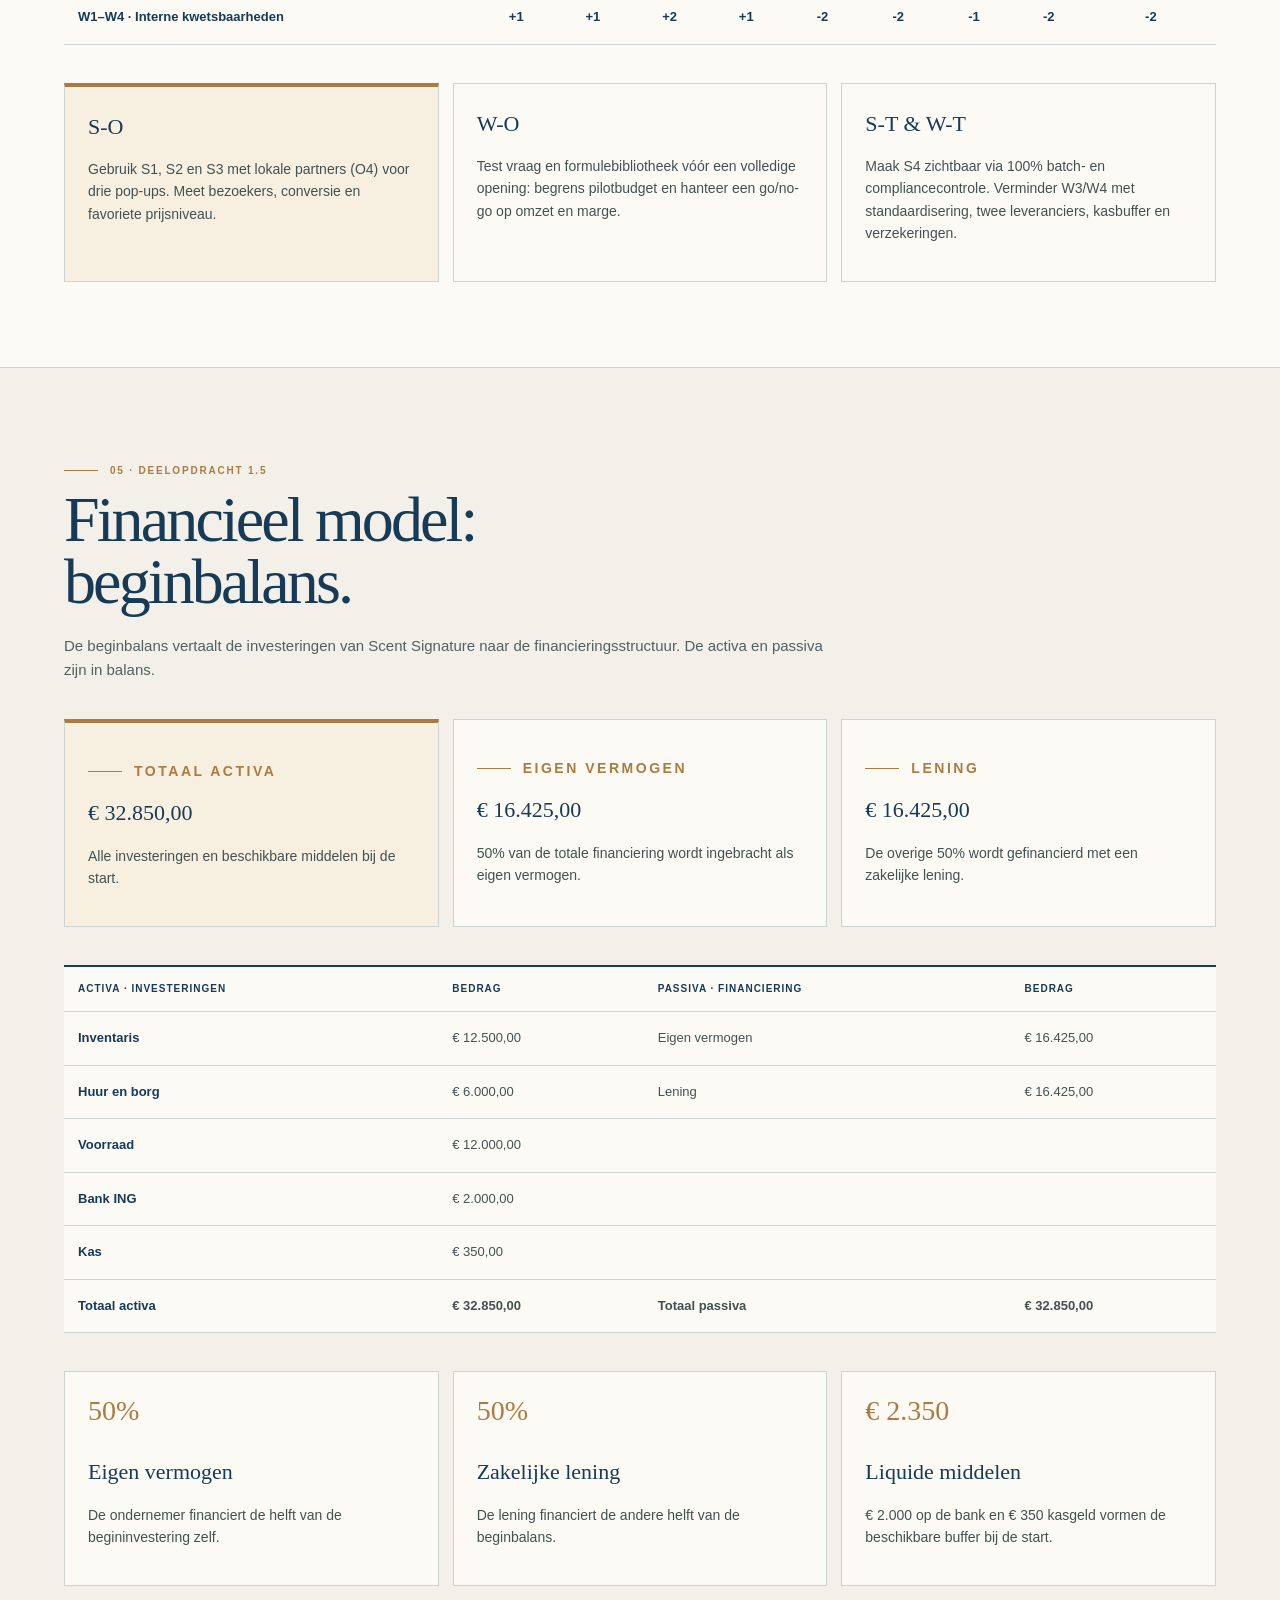
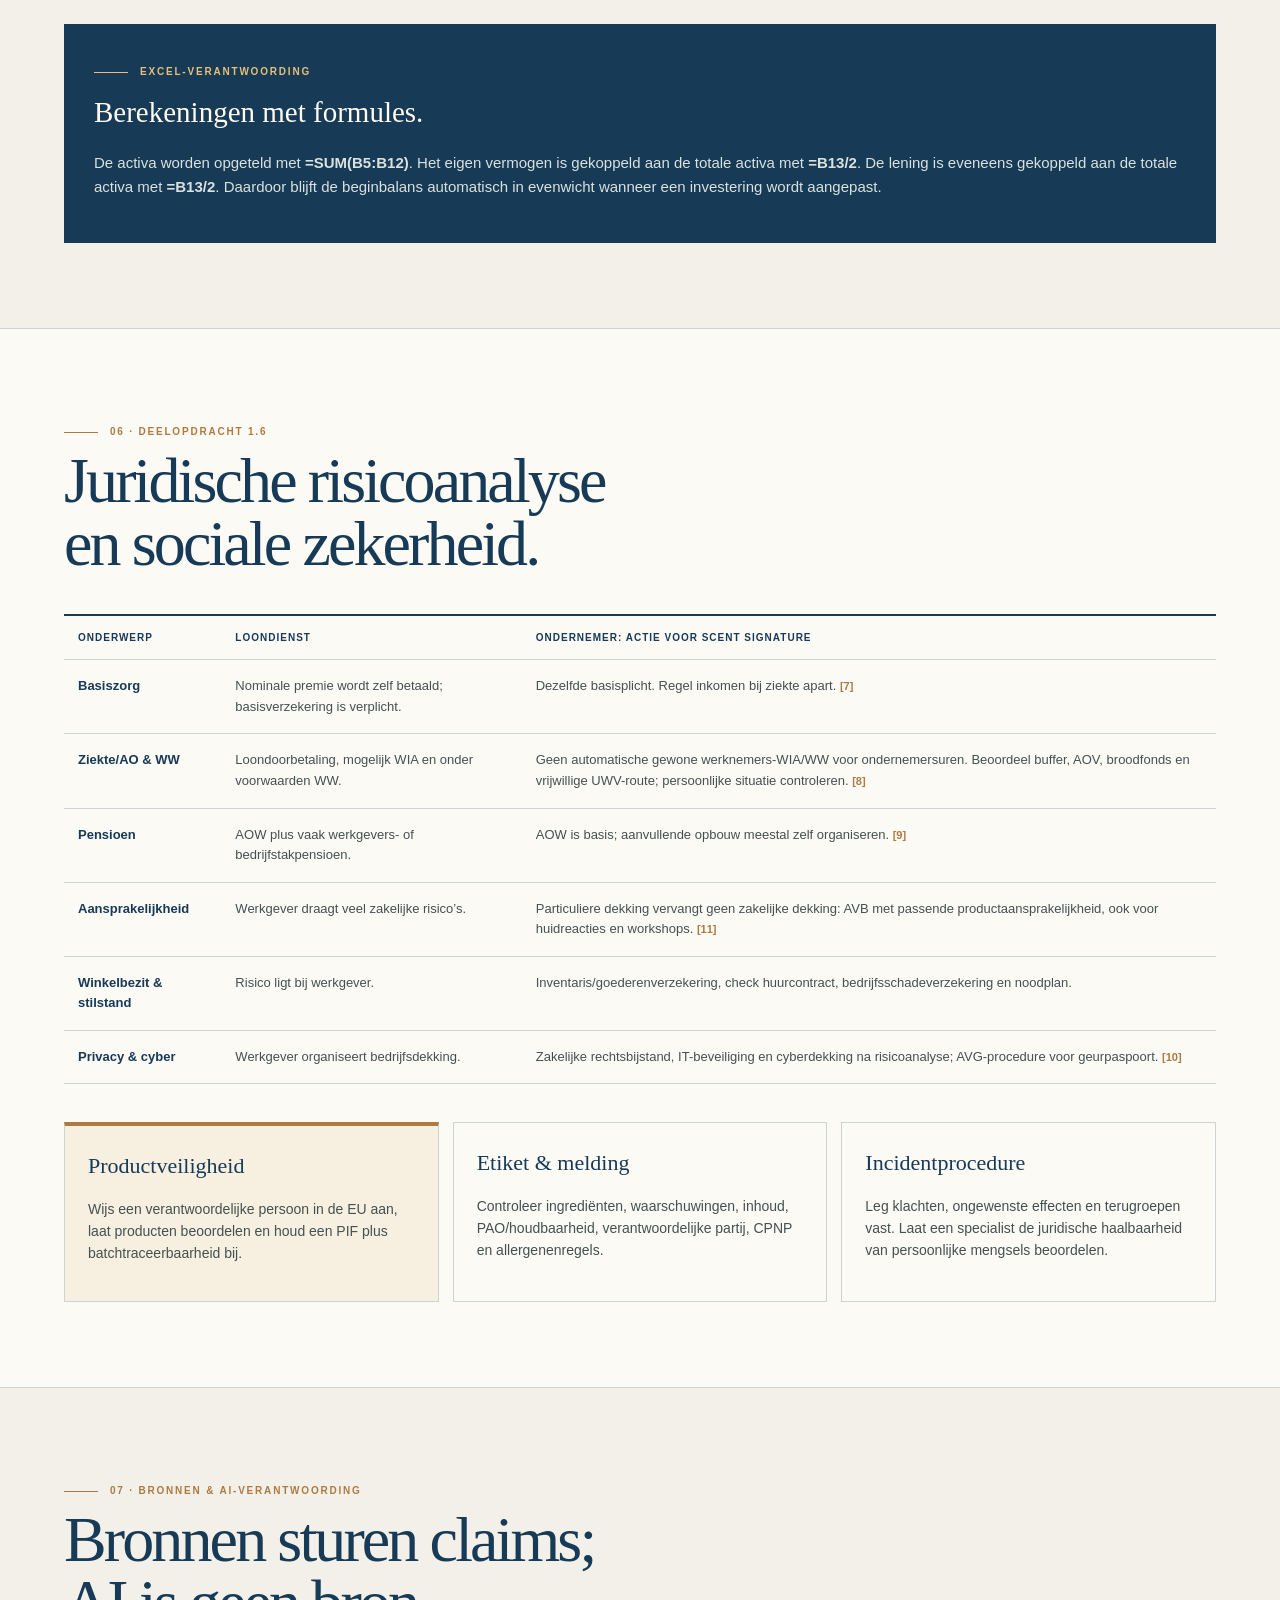
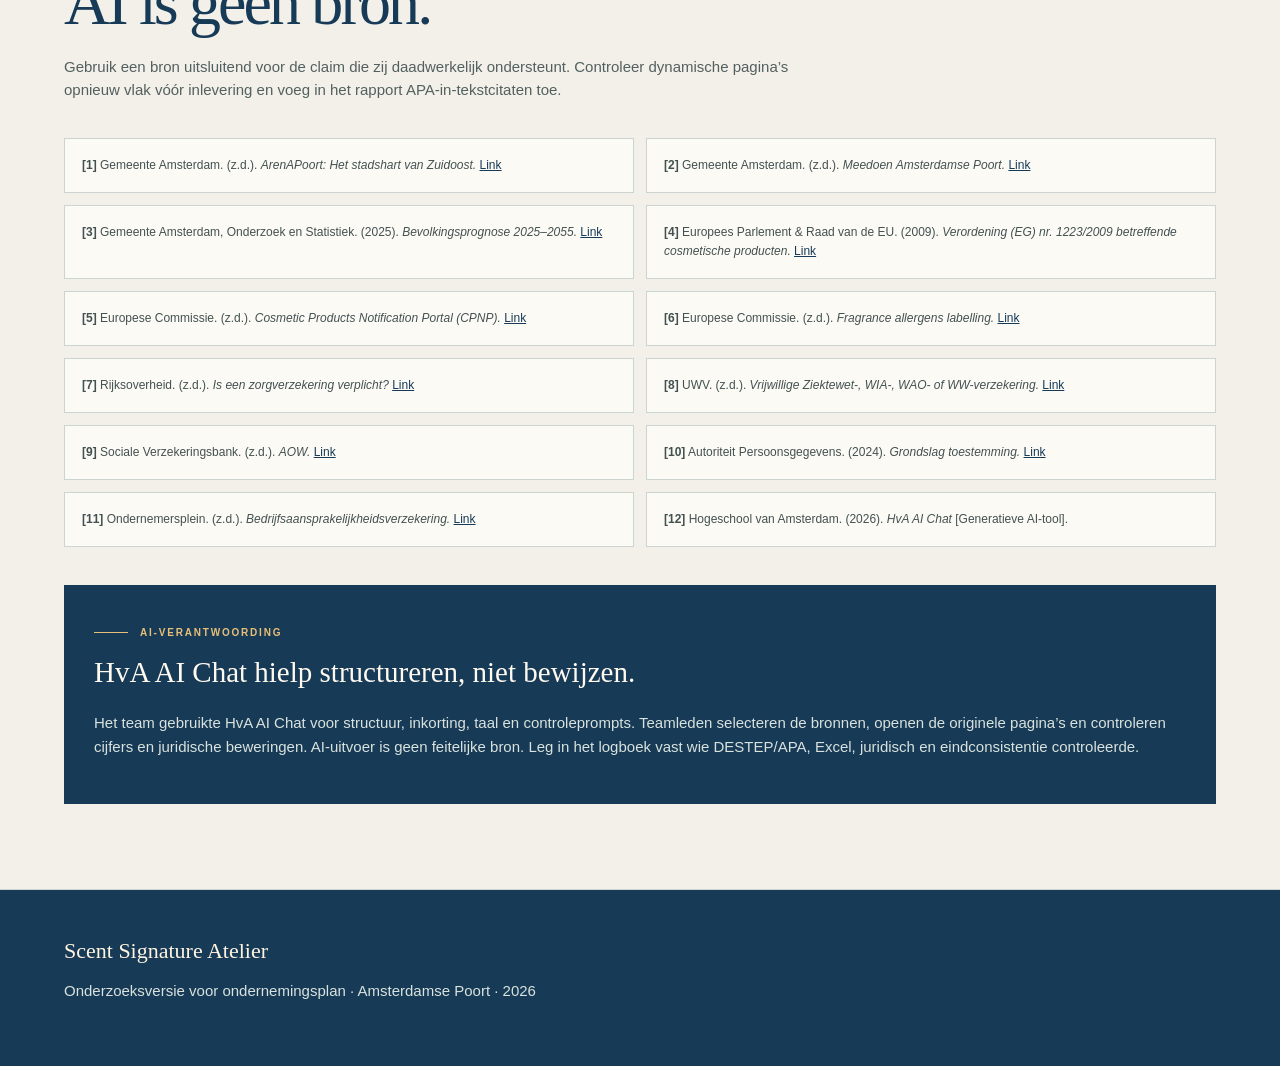
==== commit 97093828: "nieuw financieel model" ====
--- a/index.html
+++ b/index.html
@@ -61,18 +61,18 @@
     <div class="grid3">
       <article class="card focus">
         <p class="label no-line">Totaal activa</p>
-        <h3>€ 44.350,00</h3>
+        <h3>€ 32.850,00</h3>
         <p>Alle investeringen en beschikbare middelen bij de start.</p>
       </article>
       <article class="card">
         <p class="label no-line">Eigen vermogen</p>
-        <h3>€ 22.175,00</h3>
+        <h3>€ 16.425,00</h3>
         <p>50% van de totale financiering wordt ingebracht als eigen vermogen.</p>
       </article>
       <article class="card">
-        <p class="label no-line">Vreemd vermogen</p>
-        <h3>€ 22.175,00</h3>
-        <p>De overige 50% bestaat uit een lening en crediteuren.</p>
+        <p class="label no-line">Lening</p>
+        <h3>€ 16.425,00</h3>
+        <p>De overige 50% wordt gefinancierd met een zakelijke lening.</p>
       </article>
     </div>
 
@@ -91,19 +91,25 @@
             <td>Inventaris</td>
             <td>€ 12.500,00</td>
             <td>Eigen vermogen</td>
-            <td>€ 22.175,00</td>
+            <td>€ 16.425,00</td>
+          </tr>
+          <tr>
+            <td>Huur en borg</td>
+            <td>€ 6.000,00</td>
+            <td>Lening</td>
+            <td>€ 16.425,00</td>
           </tr>
           <tr>
             <td>Voorraad</td>
             <td>€ 12.000,00</td>
-            <td>Lening</td>
-            <td>€ 11.087,50</td>
+            <td></td>
+            <td></td>
           </tr>
           <tr>
-            <td>Bank</td>
-            <td>€ 13.500,00</td>
-            <td>Crediteuren</td>
-            <td>€ 11.087,50</td>
+            <td>Bank ING</td>
+            <td>€ 2.000,00</td>
+            <td></td>
+            <td></td>
           </tr>
           <tr>
             <td>Kas</td>
@@ -112,16 +118,10 @@
             <td></td>
           </tr>
           <tr>
-            <td>Huur en borg</td>
-            <td>€ 6.000,00</td>
-            <td></td>
-            <td></td>
-          </tr>
-          <tr>
             <td><strong>Totaal activa</strong></td>
-            <td><strong>€ 44.350,00</strong></td>
+            <td><strong>€ 32.850,00</strong></td>
             <td><strong>Totaal passiva</strong></td>
-            <td><strong>€ 44.350,00</strong></td>
+            <td><strong>€ 32.850,00</strong></td>
           </tr>
         </tbody>
       </table>
@@ -134,21 +134,21 @@
         <p>De ondernemer financiert de helft van de begininvestering zelf.</p>
       </article>
       <article class="card">
-        <span class="number">25%</span>
-        <h3>Lening</h3>
-        <p>Een zakelijke lening financiert een kwart van de beginbalans.</p>
+        <span class="number">50%</span>
+        <h3>Zakelijke lening</h3>
+        <p>De lening financiert de andere helft van de beginbalans.</p>
       </article>
       <article class="card">
-        <span class="number">25%</span>
-        <h3>Crediteuren</h3>
-        <p>Een kwart bestaat uit nog te betalen bedragen aan leveranciers.</p>
+        <span class="number">€ 2.350</span>
+        <h3>Liquide middelen</h3>
+        <p>€ 2.000 op de bank en € 350 kasgeld vormen de beschikbare buffer bij de start.</p>
       </article>
     </div>
 
     <div class="callout">
       <p class="label">Excel-verantwoording</p>
       <h3>Berekeningen met formules.</h3>
-      <p>De activa worden opgeteld met <strong>=SUM(B4:B8)</strong>. Het eigen vermogen is gekoppeld aan de totale activa met <strong>=B9/2</strong>. De lening en crediteuren zijn daarna via celverwijzingen aan het eigen vermogen gekoppeld. Daardoor blijft de beginbalans automatisch in evenwicht wanneer een investering wordt aangepast.</p>
+      <p>De activa worden opgeteld met <strong>=SUM(B5:B12)</strong>. Het eigen vermogen is gekoppeld aan de totale activa met <strong>=B13/2</strong>. De lening is eveneens gekoppeld aan de totale activa met <strong>=B13/2</strong>. Daardoor blijft de beginbalans automatisch in evenwicht wanneer een investering wordt aangepast.</p>
     </div>
   </div>
 </section>
